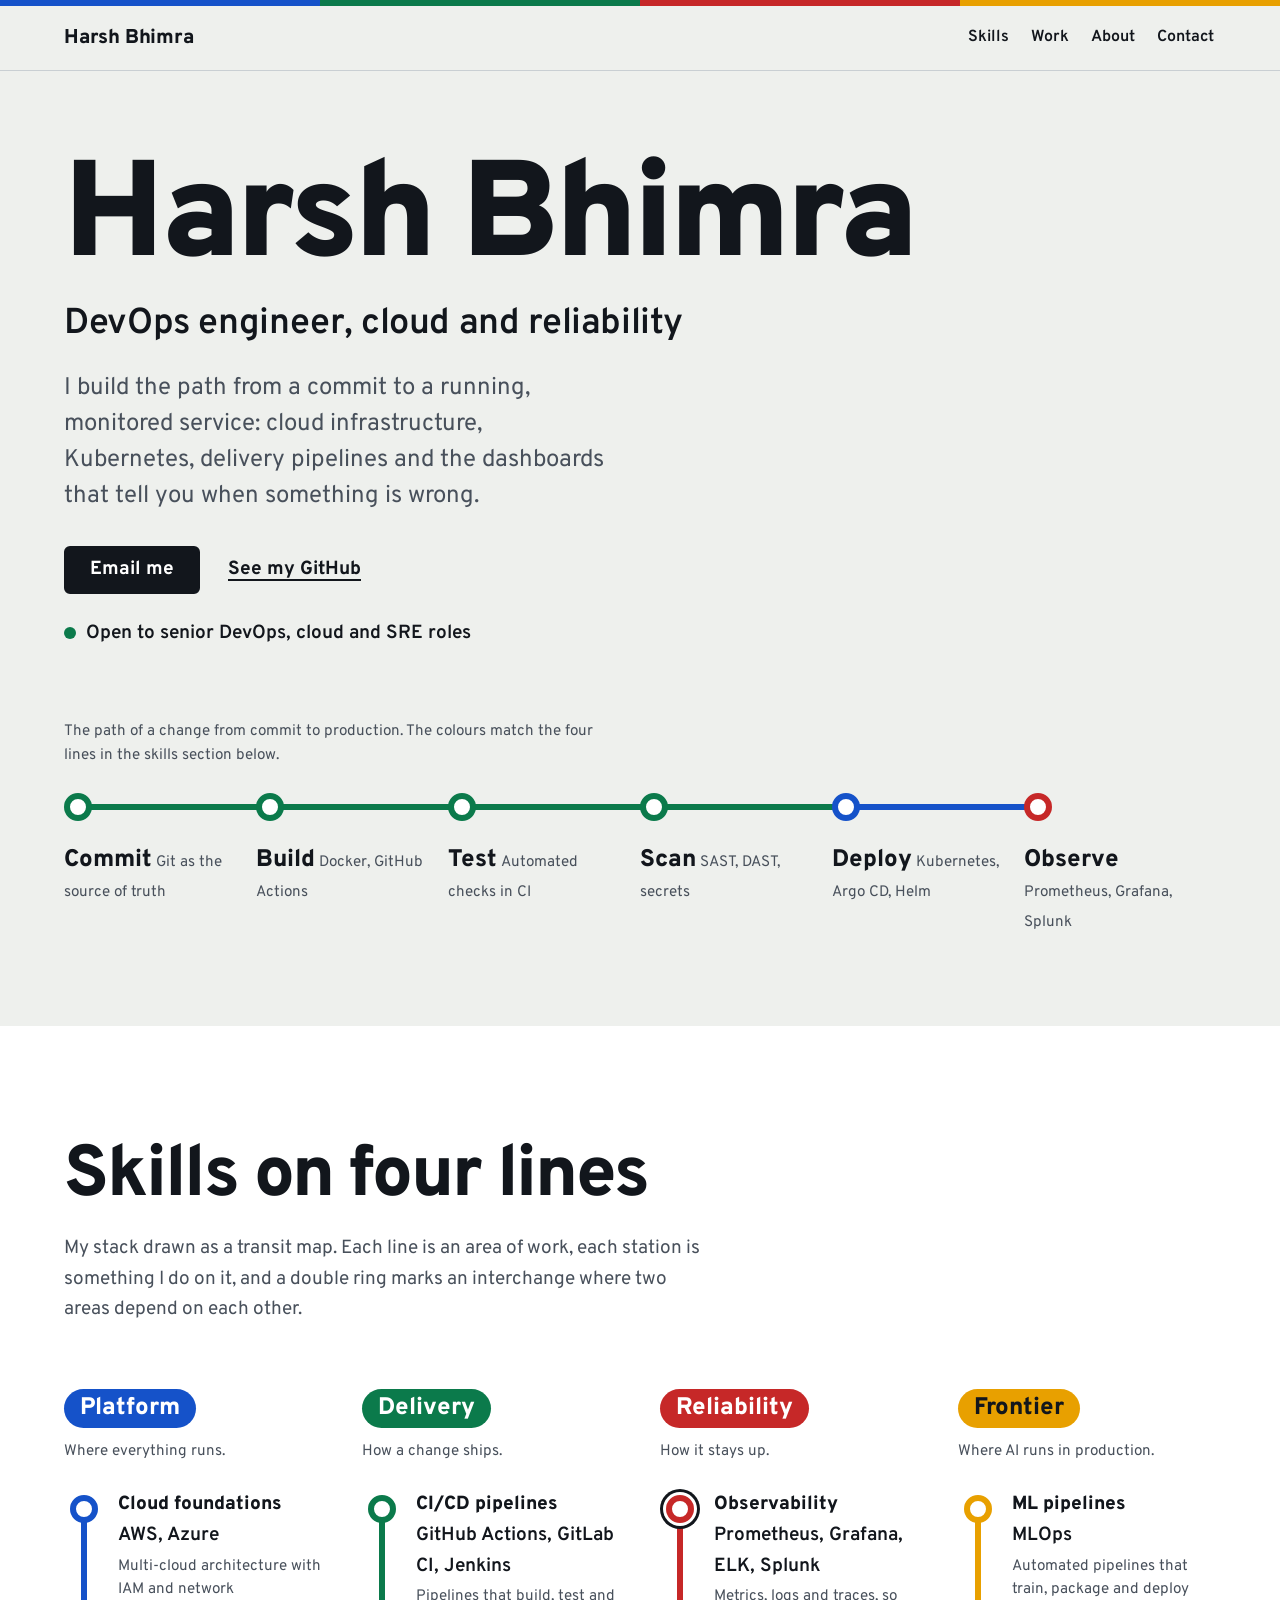
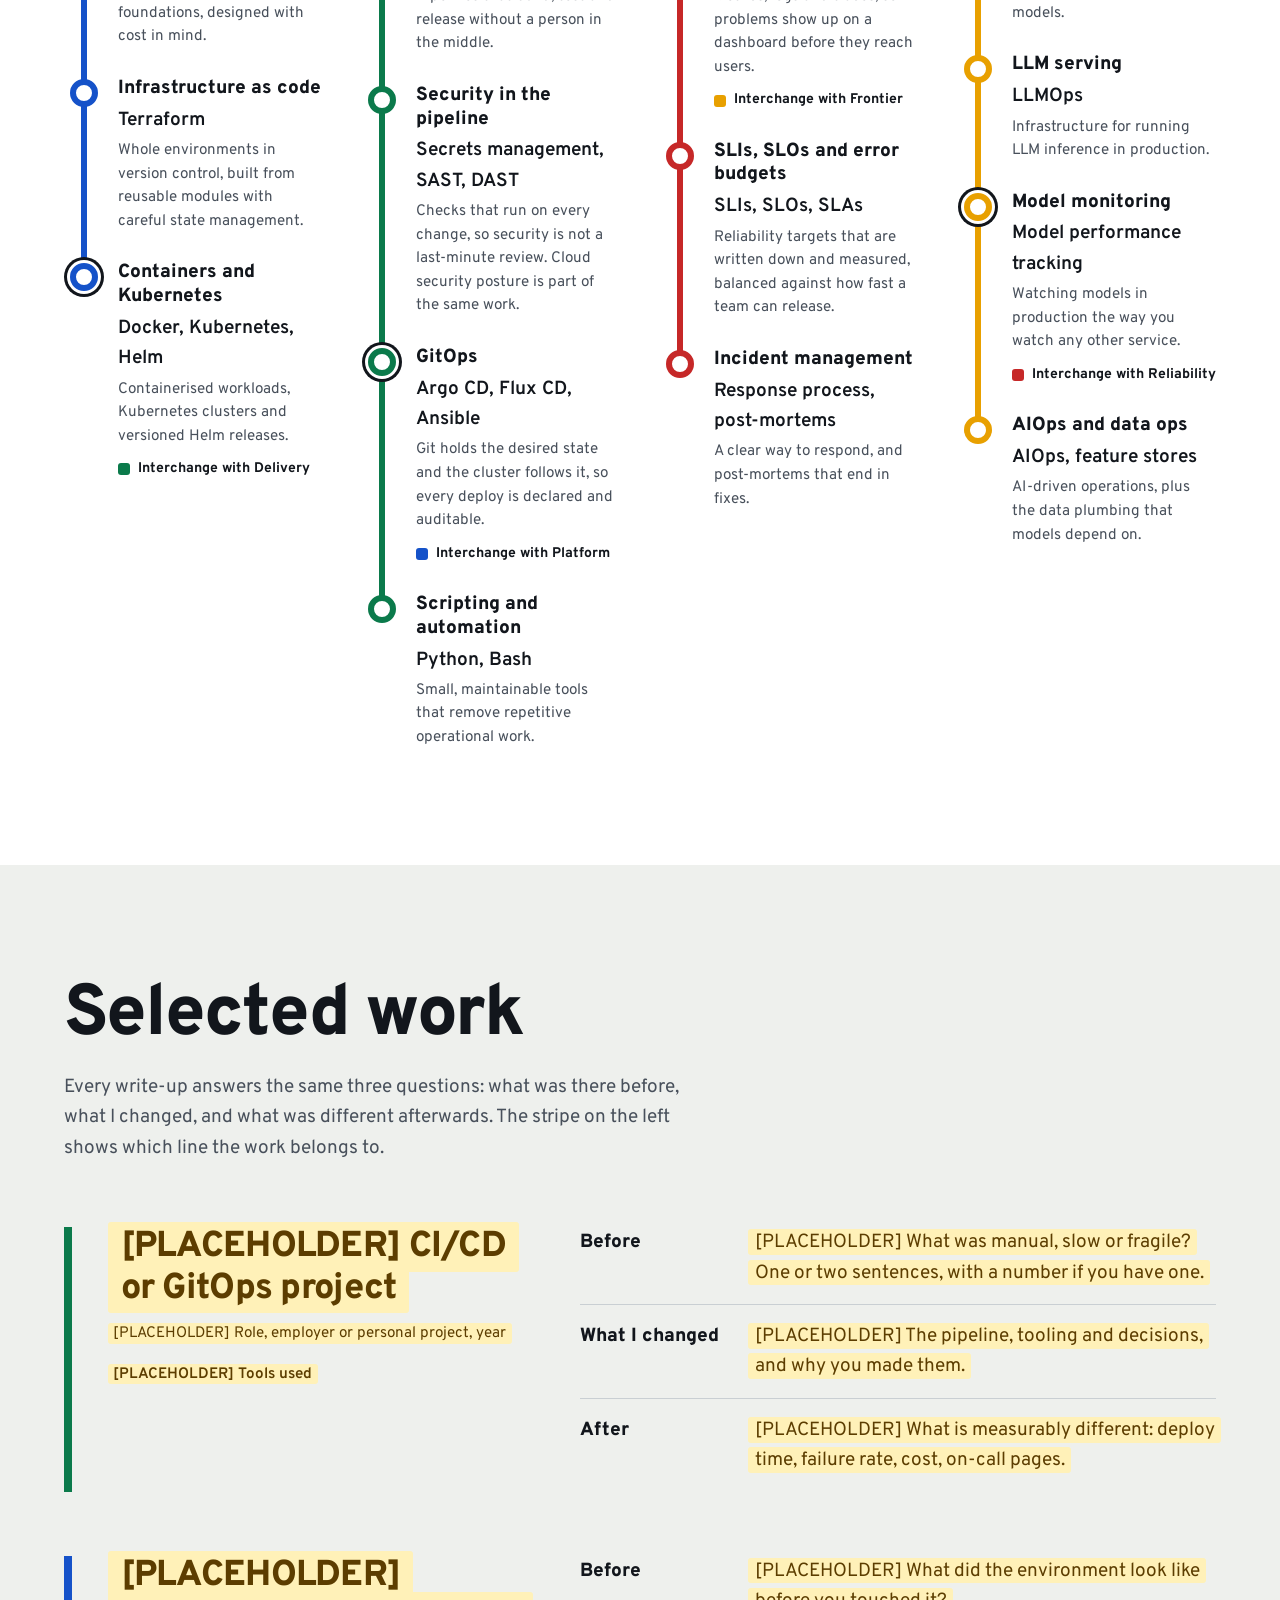
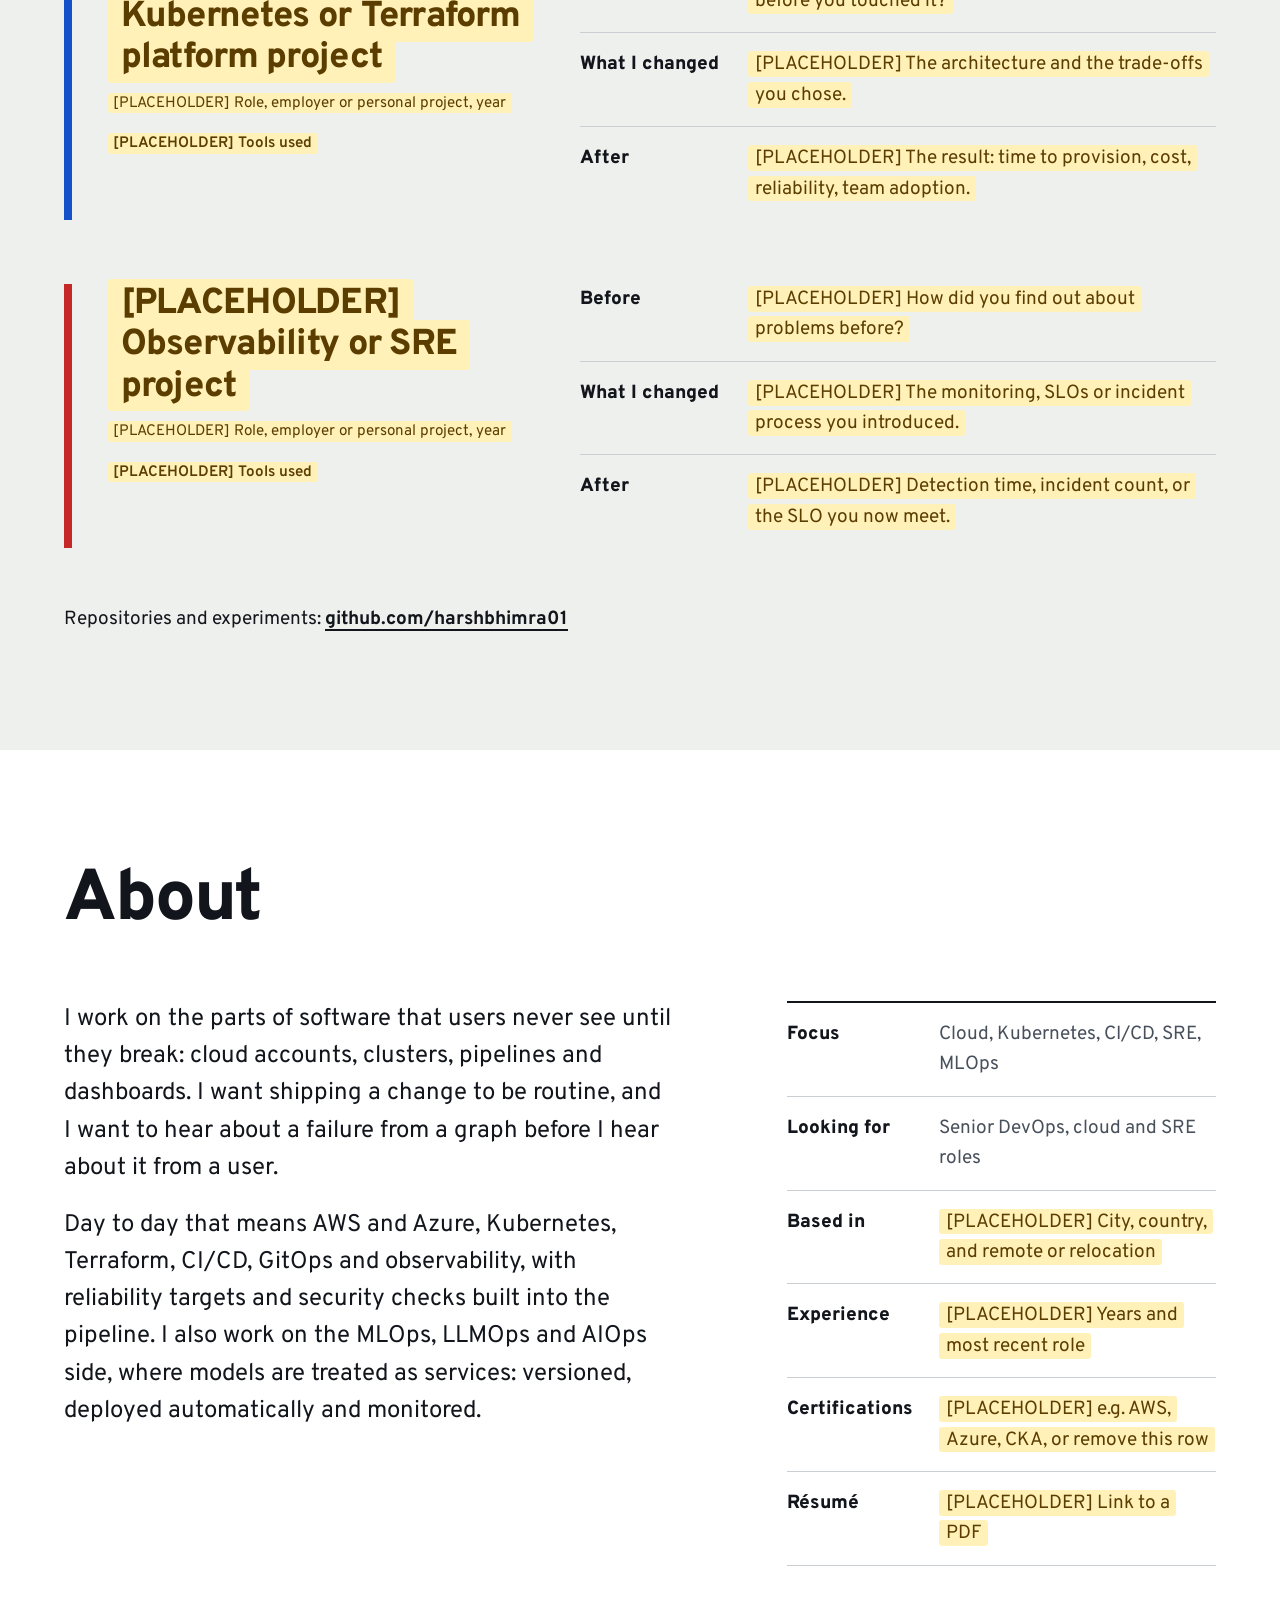
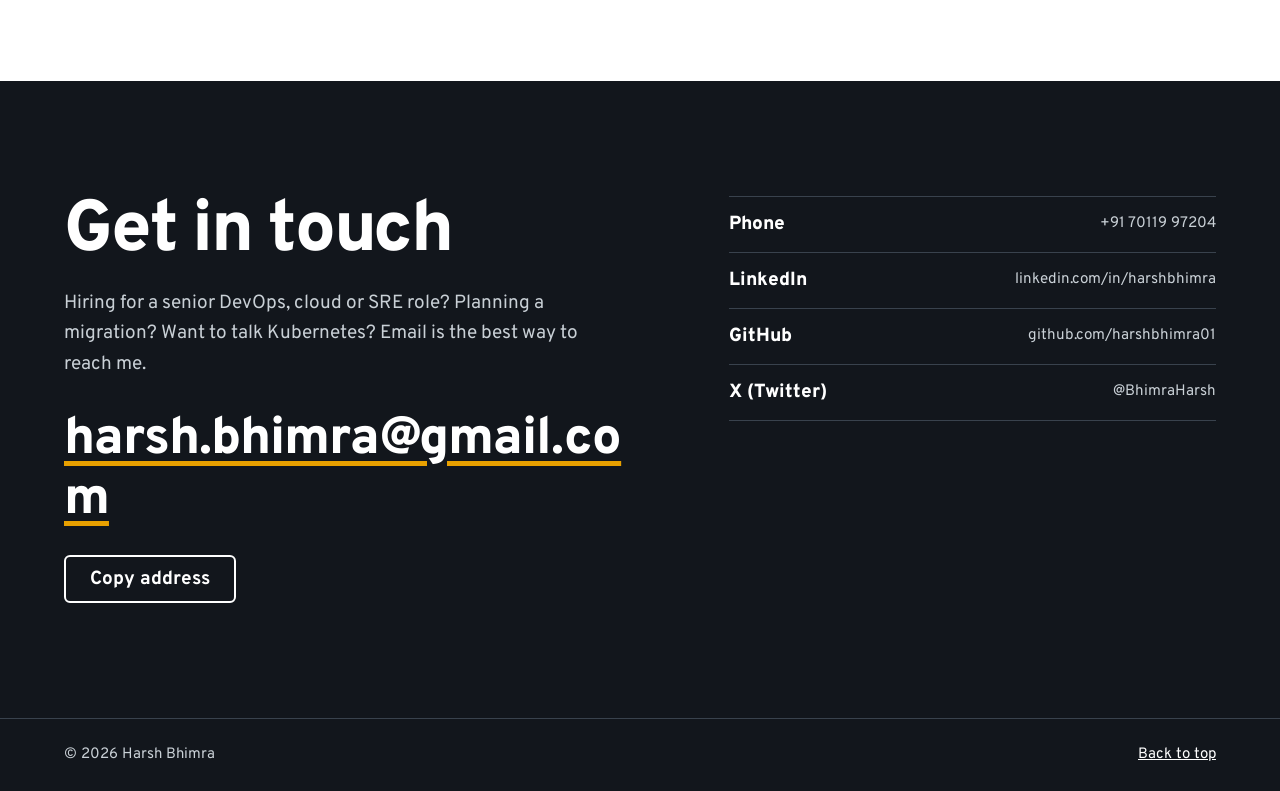
==== index.html @ c3c2c1df "Update index.html" ====
<!DOCTYPE html>
<!--
  Harsh Bhimra — portfolio (single file, no build step, no framework)

  BEFORE YOU LAUNCH
  1. Search this file for "[PLACEHOLDER]" and "YOUR-DOMAIN.com" and replace every one.
  2. Placeholders show in yellow while <html data-draft> is present. Delete that
     attribute once everything is filled in.
  3. Host this file as index.html. Add robots.txt and sitemap.xml next to it,
     plus og.png (1200x630) for link previews. Snippets are in the reply.

  SECTIONS
  hero  -> #top       skills -> #skills     work -> #work
  about -> #about     contact -> #contact
-->
<html lang="en" data-draft>
<head>
<meta charset="utf-8">
<meta name="viewport" content="width=device-width, initial-scale=1">

<title>Harsh Bhimra | DevOps engineer</title>
<meta name="description" content="Harsh Bhimra, DevOps engineer. Cloud infrastructure, Kubernetes, CI/CD, GitOps, observability and SRE, with MLOps and LLMOps on top. Open to senior roles.">
<meta name="author" content="Harsh Bhimra">
<meta name="theme-color" content="#EEF0ED">
<link rel="canonical" href="https://YOUR-DOMAIN.com/"><!-- [PLACEHOLDER] final URL -->

<meta property="og:type" content="website">
<meta property="og:site_name" content="Harsh Bhimra">
<meta property="og:title" content="Harsh Bhimra | DevOps engineer">
<meta property="og:description" content="Cloud infrastructure, Kubernetes, CI/CD, GitOps, observability and SRE. Open to senior DevOps, cloud and SRE roles.">
<meta property="og:url" content="https://YOUR-DOMAIN.com/"><!-- [PLACEHOLDER] -->
<meta property="og:image" content="https://YOUR-DOMAIN.com/og.png"><!-- [PLACEHOLDER] 1200x630 image -->
<meta property="og:image:alt" content="Harsh Bhimra, DevOps engineer">
<meta name="twitter:card" content="summary_large_image">
<meta name="twitter:creator" content="@BhimraHarsh">
<meta name="twitter:title" content="Harsh Bhimra | DevOps engineer">
<meta name="twitter:description" content="Cloud infrastructure, Kubernetes, CI/CD, GitOps, observability and SRE.">
<meta name="twitter:image" content="https://YOUR-DOMAIN.com/og.png"><!-- [PLACEHOLDER] -->

<link rel="icon" href="data:image/svg+xml,%3Csvg xmlns='http://www.w3.org/2000/svg' viewBox='0 0 32 32'%3E%3Crect width='32' height='32' rx='7' fill='%2312161C'/%3E%3Cpath d='M4 16h24' stroke='%231552C9' stroke-width='5' stroke-linecap='round'/%3E%3Ccircle cx='16' cy='16' r='6' fill='%23fff'/%3E%3C/svg%3E">

<link rel="preconnect" href="https://fonts.googleapis.com">
<link rel="preconnect" href="https://fonts.gstatic.com" crossorigin>
<link rel="stylesheet" href="https://fonts.googleapis.com/css2?family=Overpass:wght@400;600;700;800;900&amp;display=swap">

<script type="application/ld+json">
{
  "@context": "https://schema.org",
  "@graph": [
    {
      "@type": "WebSite",
      "@id": "https://YOUR-DOMAIN.com/#website",
      "url": "https://YOUR-DOMAIN.com/",
      "name": "Harsh Bhimra",
      "inLanguage": "en"
    },
    {
      "@type": "Person",
      "@id": "https://YOUR-DOMAIN.com/#person",
      "name": "Harsh Bhimra",
      "jobTitle": "DevOps Engineer",
      "url": "https://YOUR-DOMAIN.com/",
      "email": "mailto:harsh.bhimra@gmail.com",
      "sameAs": [
        "https://github.com/harshbhimra01",
        "https://linkedin.com/in/harshbhimra",
        "https://twitter.com/BhimraHarsh"
      ],
      "knowsAbout": ["DevOps", "Cloud engineering", "Kubernetes", "Terraform", "CI/CD", "GitOps", "Observability", "Site reliability engineering", "DevSecOps", "MLOps", "LLMOps"]
    }
  ]
}
</script>

<style>
/* ==========================================================================
   TOKENS
   Colour is a wayfinding system: each of the four lines owns one colour and
   that colour is used for the same area of work everywhere on the page.
   ========================================================================== */
:root {
  color-scheme: light;

  /* surfaces and text */
  --ground: #EEF0ED;
  --paper:  #FFFFFF;
  --ink:    #12161C;
  --ink-2:  #48505B;   /* 7.3:1 on ground, 8.4:1 on white */
  --rule:   #C9CFD3;
  --unlit:  #B4BCC3;
  --night-2: #C9D0D6;  /* secondary text on ink */
  --night-rule: #39424D;

  /* lines */
  --blue:  #1552C9;    /* Platform */
  --green: #0B7A4B;    /* Delivery */
  --red:   #C62828;    /* Reliability */
  --amber: #E8A000;    /* Frontier */

  /* draft placeholders */
  --ph-bg:  #FFF1B8;
  --ph-ink: #5C3D00;

  /* type: one family, Overpass (open-source highway-signage face) */
  --font: "Overpass", "Segoe UI", Roboto, "Helvetica Neue", Arial, sans-serif;
  --step--1: clamp(.875rem, .84rem + .15vw, .95rem);
  --step-0:  clamp(1.0625rem, 1rem + .3vw, 1.1875rem);
  --step-1:  clamp(1.25rem, 1.12rem + .6vw, 1.5rem);
  --step-2:  clamp(1.5rem, 1.2rem + 1.4vw, 2.25rem);
  --step-3:  clamp(2.5rem, 1.5rem + 4vw, 4.5rem);
  --step-4:  clamp(3.5rem, 12.5vw, 8.5rem);

  /* layout */
  --gutter: clamp(1rem, 5vw, 4rem);
  --max: 80rem;
}

/* ==========================================================================
   BASE
   ========================================================================== */
*, *::before, *::after { box-sizing: border-box; }
html { -webkit-text-size-adjust: 100%; text-size-adjust: 100%; }
@media (prefers-reduced-motion: no-preference) { html { scroll-behavior: smooth; } }

body {
  margin: 0;
  background: var(--ground);
  color: var(--ink);
  font-family: var(--font);
  font-size: var(--step-0);
  line-height: 1.6;
  -webkit-font-smoothing: antialiased;
}
h1, h2, h3, h4, p, ul, ol, dl, dd { margin: 0; }
ul, ol { padding: 0; list-style: none; }
a { color: inherit; }
[hidden] { display: none !important; }

:focus-visible { outline: 3px solid var(--blue); outline-offset: 3px; border-radius: 2px; }
.on-dark :focus-visible { outline-color: var(--amber); }

.wrap { width: 100%; max-width: var(--max); margin-inline: auto; padding-inline: var(--gutter); }
.vh {
  position: absolute !important; width: 1px; height: 1px; overflow: hidden;
  clip: rect(0 0 0 0); clip-path: inset(50%); white-space: nowrap;
}
.skip {
  position: absolute; left: 1rem; top: -5rem; z-index: 100;
  background: var(--ink); color: #fff; padding: .75rem 1rem; border-radius: 6px; font-weight: 700;
}
.skip:focus { top: .75rem; }

/* line colour utilities: set --c, children read it */
.c-blue  { --c: var(--blue); }
.c-green { --c: var(--green); }
.c-red   { --c: var(--red); }
.c-amber { --c: var(--amber); }

/* ==========================================================================
   HEADER
   ========================================================================== */
.site-header { background: var(--ground); border-bottom: 1px solid var(--rule); }
.key {
  height: 6px;
  background: linear-gradient(90deg,
    var(--blue) 0 25%, var(--green) 25% 50%, var(--red) 50% 75%, var(--amber) 75% 100%);
}
.site-header__row {
  display: flex; flex-wrap: wrap; align-items: center; justify-content: space-between;
  gap: 0 1rem; padding-block: .5rem;
}
.wordmark { font-weight: 800; font-size: 1.25rem; letter-spacing: -.01em; text-decoration: none; padding-block: .5rem; }
.nav { display: flex; gap: .125rem; margin-inline: -.5rem; }
.nav a {
  display: inline-flex; align-items: center; min-height: 44px; padding: 0 .625rem;
  font-weight: 600; font-size: 1rem; text-decoration: none; border-radius: 6px;
}
.nav a:hover { text-decoration: underline; text-decoration-thickness: 2px; text-underline-offset: .3em; }
@media (min-width: 760px) {
  .site-header { position: sticky; top: 0; z-index: 50; }
}

/* ==========================================================================
   BUTTONS AND LINKS
   ========================================================================== */
.btn {
  display: inline-flex; align-items: center; justify-content: center;
  min-height: 48px; padding: 0 1.5rem; border-radius: 6px;
  border: 2px solid var(--ink); background: transparent; color: var(--ink);
  font: inherit; font-weight: 700; text-decoration: none; cursor: pointer;
}
.btn--solid { background: var(--ink); color: #fff; }
.btn--solid:hover { background: var(--blue); border-color: var(--blue); }
.btn--night { border-color: #fff; color: #fff; }
.btn--night:hover { background: #fff; color: var(--ink); }
.textlink { font-weight: 700; text-decoration-thickness: 2px; text-underline-offset: .25em; }
.textlink:hover { color: var(--blue); }

/* ==========================================================================
   STATIONS  (shared by the hero route and the skill lines)
   Vertical by default. --c is the line colour, inherited from the parent.
   ========================================================================== */
.stn { position: relative; padding: 0 0 1.75rem 3rem; }
.stn:last-child { padding-bottom: 0; }
/* the track from this station down to the next */
.stn::before {
  content: ""; position: absolute; left: .6875rem; top: 1rem;
  width: .375rem; height: 100%; background: var(--c); border-radius: 99px;
}
.stn:last-child::before { display: none; }
/* the station marker */
.stn::after {
  content: ""; position: absolute; left: 0; top: .125rem;
  width: 1.75rem; height: 1.75rem; border-radius: 50%;
  background: var(--paper); border: .375rem solid var(--c);
}
/* interchange: a second ring in ink */
.stn--x::after { box-shadow: 0 0 0 .1875rem var(--paper), 0 0 0 .375rem var(--ink); }

.stn__name { font-weight: 800; font-size: 1.1875rem; line-height: 1.25; }
.stn__tools { margin-top: .25rem; font-weight: 600; }
.stn__desc { margin-top: .25rem; color: var(--ink-2); font-size: var(--step--1); line-height: 1.55; }
.xchg { margin-top: .625rem; display: flex; align-items: center; gap: .5rem; font-size: .875rem; font-weight: 700; }
.xchg i { width: .75rem; height: .75rem; border-radius: 3px; background: var(--o); flex: none; }

/* ==========================================================================
   HERO
   ========================================================================== */
.hero { padding-block: clamp(2.5rem, 7vw, 5.5rem) clamp(3.5rem, 7vw, 6rem); }
.hero__name {
  font-weight: 900; font-size: var(--step-4);
  line-height: .92; letter-spacing: -.035em;
}
.hero__name span { display: block; }
@media (min-width: 640px) { .hero__name span { display: inline; } }
.hero__role {
  margin-top: 1.25rem; font-weight: 600; font-size: var(--step-2);
  line-height: 1.15; letter-spacing: -.01em;
}
.hero__lede { margin-top: 1.5rem; max-width: 34rem; font-size: var(--step-1); line-height: 1.5; color: var(--ink-2); }
.hero__actions { margin-top: 2rem; display: flex; flex-wrap: wrap; align-items: center; gap: 1rem 1.75rem; }
.hero__status { margin-top: 1.5rem; display: flex; align-items: center; gap: .625rem; font-weight: 600; }
.pulse { width: .75rem; height: .75rem; border-radius: 50%; background: var(--green); flex: none; }

.route__cap { margin-top: clamp(2.5rem, 6vw, 4.5rem); max-width: 34rem; color: var(--ink-2); font-size: var(--step--1); }
.route { margin-top: 1.5rem; display: grid; }
.route .stn__name { font-size: var(--step-1); }
.route .stn__tools { font-weight: 400; color: var(--ink-2); font-size: var(--step--1); }

@media (min-width: 760px) {
  .route { grid-template-columns: repeat(6, minmax(0, 1fr)); }
  .route .stn, .route .stn:last-child { padding: 3.25rem 1rem 0 0; }
  .route .stn::before { left: .875rem; top: .6875rem; width: 100%; height: .375rem; }
  .route .stn::after { top: 0; }
}

/* The one orchestrated moment: the route draws itself once, station by station.
   Without motion (or reduced motion) the finished state is shown immediately. */
@media (prefers-reduced-motion: no-preference) {
  .route .stn::before {
    transform-origin: top; animation: draw-y .5s linear both;
    animation-delay: calc(var(--i) * .5s + .5s);
  }
  .route .stn::after {
    animation: light .3s ease-out both;
    animation-delay: calc(var(--i) * .5s + .5s);
  }
  .pulse { animation: pulse 2s ease-out 2 1.4s; }
}
@media (min-width: 760px) and (prefers-reduced-motion: no-preference) {
  .route .stn::before { transform-origin: left center; animation-name: draw-x; }
}
@keyframes draw-y { from { transform: scaleY(0); } }
@keyframes draw-x { from { transform: scaleX(0); } }
@keyframes light {
  from { border-color: var(--unlit); background: var(--ground); }
  to   { border-color: var(--c);     background: var(--paper); }
}
@keyframes pulse {
  0%   { box-shadow: 0 0 0 0 rgba(11, 122, 75, .45); }
  100% { box-shadow: 0 0 0 .75rem rgba(11, 122, 75, 0); }
}

/* ==========================================================================
   SECTIONS
   ========================================================================== */
.section { padding-block: clamp(4rem, 9vw, 7.5rem); scroll-margin-top: 4rem; }
.section--paper { background: var(--paper); }
.section__head { max-width: 46rem; margin-bottom: clamp(2.5rem, 5vw, 4rem); }
.section__title { font-weight: 800; font-size: var(--step-3); line-height: 1; letter-spacing: -.03em; }
.section__intro { margin-top: 1.25rem; max-width: 40rem; color: var(--ink-2); }

/* ---- skills ---- */
.lines { display: grid; grid-template-columns: minmax(0, 1fr); gap: 3.5rem 2.5rem; }
@media (min-width: 720px)  { .lines { grid-template-columns: repeat(2, minmax(0, 1fr)); } }
@media (min-width: 1120px) { .lines { grid-template-columns: repeat(4, minmax(0, 1fr)); } }
.line__badge {
  display: inline-block; padding: .3rem 1rem; border-radius: 99px;
  background: var(--c); color: #fff; font-weight: 800; font-size: var(--step-1); line-height: 1.25;
}
.c-amber .line__badge { color: var(--ink); }
.line__blurb { margin-top: .75rem; color: var(--ink-2); font-size: var(--step--1); }
.stns { margin-top: 1.75rem; margin-left: .375rem; }

/* ---- work ---- */
.cases { display: grid; gap: clamp(2.5rem, 5vw, 4rem); }
.case {
  display: grid; gap: 1.5rem 3rem;
  padding-left: clamp(1.25rem, 3vw, 2.25rem); border-left: .5rem solid var(--c);
}
@media (min-width: 960px) { .case { grid-template-columns: minmax(0, 2fr) minmax(0, 3fr); } }
.case__title { font-weight: 800; font-size: var(--step-2); line-height: 1.15; letter-spacing: -.02em; }
.case__meta { margin-top: .75rem; color: var(--ink-2); font-size: var(--step--1); }
.case__tools { margin-top: 1rem; font-weight: 600; font-size: var(--step--1); }
.ba { display: grid; }
.ba > div { display: grid; gap: .25rem 1.5rem; padding: 1rem 0; border-top: 1px solid var(--rule); }
.ba > div:first-child { border-top: 0; padding-top: 0; }
@media (min-width: 560px) { .ba > div { grid-template-columns: 9rem minmax(0, 1fr); } }
.ba dt { font-weight: 800; }
.ba dd { color: var(--ink-2); max-width: 40rem; }
.work__more { margin-top: clamp(2.5rem, 5vw, 3.5rem); }

/* draft placeholders: visible until <html data-draft> is removed */
.ph {
  background: var(--ph-bg); color: var(--ph-ink); padding: .05em .35em; border-radius: 3px;
  -webkit-box-decoration-break: clone; box-decoration-break: clone;
}

/* ---- about ---- */
.about__grid { display: grid; gap: 3rem; }
@media (min-width: 900px) { .about__grid { grid-template-columns: minmax(0, 3fr) minmax(0, 2fr); gap: 5rem; } }
.prose p { max-width: 38rem; font-size: var(--step-1); line-height: 1.55; }
.prose p + p { margin-top: 1.25rem; }
.facts { border-top: 2px solid var(--ink); align-self: start; }
.facts > div { display: grid; gap: .125rem 1rem; padding: 1rem 0; border-bottom: 1px solid var(--rule); }
@media (min-width: 420px) { .facts > div { grid-template-columns: 8.5rem minmax(0, 1fr); } }
.facts dt { font-weight: 800; }
.facts dd { color: var(--ink-2); }

/* ---- contact (the terminus) ---- */
.contact { background: var(--ink); color: var(--paper); }
.contact .section__title { color: #fff; }
.contact__grid { display: grid; gap: 3rem; }
@media (min-width: 900px) { .contact__grid { grid-template-columns: minmax(0, 1.2fr) minmax(0, 1fr); gap: 5rem; align-items: start; } }
.contact__lede { margin-top: 1.25rem; max-width: 34rem; color: var(--night-2); }
.contact__mail {
  display: inline-block; margin-top: 2rem; color: #fff;
  font-weight: 800; font-size: clamp(1.3rem, 5.4vw, 3.25rem); letter-spacing: -.02em; line-height: 1.15;
  text-decoration-color: var(--amber); text-decoration-thickness: .1em; text-underline-offset: .15em;
  overflow-wrap: anywhere;
}
.contact__mail:hover { color: var(--amber); }
.contact__copy { margin-top: 1.5rem; }
.links { border-top: 1px solid var(--night-rule); }
.links a {
  display: flex; align-items: center; justify-content: space-between; gap: 1.5rem;
  min-height: 56px; padding: .75rem 0; border-bottom: 1px solid var(--night-rule);
  color: #fff; text-decoration: none;
}
.links__label { font-weight: 800; }
.links__value { color: var(--night-2); text-align: right; overflow-wrap: anywhere; font-size: var(--step--1); }
.links a:hover .links__value { color: #fff; text-decoration: underline; text-underline-offset: .25em; }

/* ---- footer ---- */
.site-footer { background: var(--ink); color: var(--night-2); border-top: 1px solid var(--night-rule); padding-block: 1.5rem; font-size: .9375rem; }
.site-footer__row { display: flex; flex-wrap: wrap; justify-content: space-between; gap: .5rem 1.5rem; }
.site-footer a { color: #fff; }

@media print {
  .site-header, .contact__copy, .site-footer { display: none; }
  .contact { background: none; color: #000; }
  .contact .section__title, .contact__mail, .links a { color: #000; }
}
</style>
</head>

<body id="top">
<a class="skip" href="#main">Skip to content</a>

<header class="site-header">
  <div class="key" aria-hidden="true"></div>
  <div class="wrap site-header__row">
    <a class="wordmark" href="#top" aria-label="Harsh Bhimra, back to top">Harsh Bhimra</a>
    <nav class="nav" aria-label="Primary">
      <a href="#skills">Skills</a>
      <a href="#work">Work</a>
      <a href="#about">About</a>
      <a href="#contact">Contact</a>
    </nav>
  </div>
</header>

<main id="main" tabindex="-1">

  <!-- ===================== HERO ===================== -->
  <section class="hero" aria-labelledby="hero-title">
    <div class="wrap">
      <h1 class="hero__name" id="hero-title"><span>Harsh</span> <span>Bhimra</span></h1>
      <p class="hero__role">DevOps engineer, cloud and reliability</p>
      <p class="hero__lede">I build the path from a commit to a running, monitored service: cloud infrastructure, Kubernetes, delivery pipelines and the dashboards that tell you when something is wrong.</p>

      <div class="hero__actions">
        <a class="btn btn--solid" href="mailto:harsh.bhimra@gmail.com">Email me</a>
        <a class="textlink" href="https://github.com/harshbhimra01" rel="me noopener">See my GitHub</a>
      </div>
      <p class="hero__status"><span class="pulse" aria-hidden="true"></span>Open to senior DevOps, cloud and SRE roles</p>

      <p class="route__cap" id="route-cap">The path of a change from commit to production. The colours match the four lines in the skills section below.</p>
      <ol class="route" aria-labelledby="route-cap">
        <li class="stn c-green" style="--i:0">
          <span class="stn__name">Commit</span>
          <span class="stn__tools">Git as the source of truth</span>
        </li>
        <li class="stn c-green" style="--i:1">
          <span class="stn__name">Build</span>
          <span class="stn__tools">Docker, GitHub Actions</span>
        </li>
        <li class="stn c-green" style="--i:2">
          <span class="stn__name">Test</span>
          <span class="stn__tools">Automated checks in CI</span>
        </li>
        <li class="stn c-green" style="--i:3">
          <span class="stn__name">Scan</span>
          <span class="stn__tools">SAST, DAST, secrets</span>
        </li>
        <li class="stn c-blue" style="--i:4">
          <span class="stn__name">Deploy</span>
          <span class="stn__tools">Kubernetes, Argo CD, Helm</span>
        </li>
        <li class="stn c-red" style="--i:5">
          <span class="stn__name">Observe</span>
          <span class="stn__tools">Prometheus, Grafana, Splunk</span>
        </li>
      </ol>
    </div>
  </section>

  <!-- ===================== SKILLS ===================== -->
  <section class="section section--paper" id="skills" aria-labelledby="skills-title">
    <div class="wrap">
      <div class="section__head">
        <h2 class="section__title" id="skills-title">Skills on four lines</h2>
        <p class="section__intro">My stack drawn as a transit map. Each line is an area of work, each station is something I do on it, and a double ring marks an interchange where two areas depend on each other.</p>
      </div>

      <div class="lines">

        <!-- Platform -->
        <section class="line c-blue" aria-labelledby="line-platform">
          <h3 class="line__badge" id="line-platform">Platform</h3>
          <p class="line__blurb">Where everything runs.</p>
          <ul class="stns">
            <li class="stn">
              <h4 class="stn__name">Cloud foundations</h4>
              <p class="stn__tools">AWS, Azure</p>
              <p class="stn__desc">Multi-cloud architecture with IAM and network foundations, designed with cost in mind.</p>
            </li>
            <li class="stn">
              <h4 class="stn__name">Infrastructure as code</h4>
              <p class="stn__tools">Terraform</p>
              <p class="stn__desc">Whole environments in version control, built from reusable modules with careful state management.</p>
            </li>
            <li class="stn stn--x">
              <h4 class="stn__name">Containers and Kubernetes</h4>
              <p class="stn__tools">Docker, Kubernetes, Helm</p>
              <p class="stn__desc">Containerised workloads, Kubernetes clusters and versioned Helm releases.</p>
              <p class="xchg"><i style="--o:var(--green)" aria-hidden="true"></i>Interchange with Delivery</p>
            </li>
          </ul>
        </section>

        <!-- Delivery -->
        <section class="line c-green" aria-labelledby="line-delivery">
          <h3 class="line__badge" id="line-delivery">Delivery</h3>
          <p class="line__blurb">How a change ships.</p>
          <ul class="stns">
            <li class="stn">
              <h4 class="stn__name">CI/CD pipelines</h4>
              <p class="stn__tools">GitHub Actions, GitLab CI, Jenkins</p>
              <p class="stn__desc">Pipelines that build, test and release without a person in the middle.</p>
            </li>
            <li class="stn">
              <h4 class="stn__name">Security in the pipeline</h4>
              <p class="stn__tools">Secrets management, SAST, DAST</p>
              <p class="stn__desc">Checks that run on every change, so security is not a last-minute review. Cloud security posture is part of the same work.</p>
            </li>
            <li class="stn stn--x">
              <h4 class="stn__name">GitOps</h4>
              <p class="stn__tools">Argo CD, Flux CD, Ansible</p>
              <p class="stn__desc">Git holds the desired state and the cluster follows it, so every deploy is declared and auditable.</p>
              <p class="xchg"><i style="--o:var(--blue)" aria-hidden="true"></i>Interchange with Platform</p>
            </li>
            <li class="stn">
              <h4 class="stn__name">Scripting and automation</h4>
              <p class="stn__tools">Python, Bash</p>
              <p class="stn__desc">Small, maintainable tools that remove repetitive operational work.</p>
            </li>
          </ul>
        </section>

        <!-- Reliability -->
        <section class="line c-red" aria-labelledby="line-reliability">
          <h3 class="line__badge" id="line-reliability">Reliability</h3>
          <p class="line__blurb">How it stays up.</p>
          <ul class="stns">
            <li class="stn stn--x">
              <h4 class="stn__name">Observability</h4>
              <p class="stn__tools">Prometheus, Grafana, ELK, Splunk</p>
              <p class="stn__desc">Metrics, logs and traces, so problems show up on a dashboard before they reach users.</p>
              <p class="xchg"><i style="--o:var(--amber)" aria-hidden="true"></i>Interchange with Frontier</p>
            </li>
            <li class="stn">
              <h4 class="stn__name">SLIs, SLOs and error budgets</h4>
              <p class="stn__tools">SLIs, SLOs, SLAs</p>
              <p class="stn__desc">Reliability targets that are written down and measured, balanced against how fast a team can release.</p>
            </li>
            <li class="stn">
              <h4 class="stn__name">Incident management</h4>
              <p class="stn__tools">Response process, post-mortems</p>
              <p class="stn__desc">A clear way to respond, and post-mortems that end in fixes.</p>
            </li>
          </ul>
        </section>

        <!-- Frontier -->
        <section class="line c-amber" aria-labelledby="line-frontier">
          <h3 class="line__badge" id="line-frontier">Frontier</h3>
          <p class="line__blurb">Where AI runs in production.</p>
          <ul class="stns">
            <li class="stn">
              <h4 class="stn__name">ML pipelines</h4>
              <p class="stn__tools">MLOps</p>
              <p class="stn__desc">Automated pipelines that train, package and deploy models.</p>
            </li>
            <li class="stn">
              <h4 class="stn__name">LLM serving</h4>
              <p class="stn__tools">LLMOps</p>
              <p class="stn__desc">Infrastructure for running LLM inference in production.</p>
            </li>
            <li class="stn stn--x">
              <h4 class="stn__name">Model monitoring</h4>
              <p class="stn__tools">Model performance tracking</p>
              <p class="stn__desc">Watching models in production the way you watch any other service.</p>
              <p class="xchg"><i style="--o:var(--red)" aria-hidden="true"></i>Interchange with Reliability</p>
            </li>
            <li class="stn">
              <h4 class="stn__name">AIOps and data ops</h4>
              <p class="stn__tools">AIOps, feature stores</p>
              <p class="stn__desc">AI-driven operations, plus the data plumbing that models depend on.</p>
            </li>
          </ul>
        </section>

      </div>
    </div>
  </section>

  <!-- ===================== WORK ===================== -->
  <section class="section" id="work" aria-labelledby="work-title">
    <div class="wrap">
      <div class="section__head">
        <h2 class="section__title" id="work-title">Selected work</h2>
        <p class="section__intro">Every write-up answers the same three questions: what was there before, what I changed, and what was different afterwards. The stripe on the left shows which line the work belongs to.</p>
      </div>

      <div class="cases">

        <article class="case c-green" aria-labelledby="case-1">
          <header>
            <h3 class="case__title" id="case-1"><span class="ph">[PLACEHOLDER] CI/CD or GitOps project</span></h3>
            <p class="case__meta"><span class="ph">[PLACEHOLDER] Role, employer or personal project, year</span></p>
            <p class="case__tools"><span class="ph">[PLACEHOLDER] Tools used</span></p>
          </header>
          <dl class="ba">
            <div><dt>Before</dt><dd><span class="ph">[PLACEHOLDER] What was manual, slow or fragile? One or two sentences, with a number if you have one.</span></dd></div>
            <div><dt>What I changed</dt><dd><span class="ph">[PLACEHOLDER] The pipeline, tooling and decisions, and why you made them.</span></dd></div>
            <div><dt>After</dt><dd><span class="ph">[PLACEHOLDER] What is measurably different: deploy time, failure rate, cost, on-call pages.</span></dd></div>
          </dl>
        </article>

        <article class="case c-blue" aria-labelledby="case-2">
          <header>
            <h3 class="case__title" id="case-2"><span class="ph">[PLACEHOLDER] Kubernetes or Terraform platform project</span></h3>
            <p class="case__meta"><span class="ph">[PLACEHOLDER] Role, employer or personal project, year</span></p>
            <p class="case__tools"><span class="ph">[PLACEHOLDER] Tools used</span></p>
          </header>
          <dl class="ba">
            <div><dt>Before</dt><dd><span class="ph">[PLACEHOLDER] What did the environment look like before you touched it?</span></dd></div>
            <div><dt>What I changed</dt><dd><span class="ph">[PLACEHOLDER] The architecture and the trade-offs you chose.</span></dd></div>
            <div><dt>After</dt><dd><span class="ph">[PLACEHOLDER] The result: time to provision, cost, reliability, team adoption.</span></dd></div>
          </dl>
        </article>

        <article class="case c-red" aria-labelledby="case-3">
          <header>
            <h3 class="case__title" id="case-3"><span class="ph">[PLACEHOLDER] Observability or SRE project</span></h3>
            <p class="case__meta"><span class="ph">[PLACEHOLDER] Role, employer or personal project, year</span></p>
            <p class="case__tools"><span class="ph">[PLACEHOLDER] Tools used</span></p>
          </header>
          <dl class="ba">
            <div><dt>Before</dt><dd><span class="ph">[PLACEHOLDER] How did you find out about problems before?</span></dd></div>
            <div><dt>What I changed</dt><dd><span class="ph">[PLACEHOLDER] The monitoring, SLOs or incident process you introduced.</span></dd></div>
            <div><dt>After</dt><dd><span class="ph">[PLACEHOLDER] Detection time, incident count, or the SLO you now meet.</span></dd></div>
          </dl>
        </article>

      </div>

      <p class="work__more">Repositories and experiments: <a class="textlink" href="https://github.com/harshbhimra01" rel="me noopener">github.com/harshbhimra01</a></p>
    </div>
  </section>

  <!-- ===================== ABOUT ===================== -->
  <section class="section section--paper" id="about" aria-labelledby="about-title">
    <div class="wrap">
      <div class="section__head">
        <h2 class="section__title" id="about-title">About</h2>
      </div>
      <div class="about__grid">
        <div class="prose">
          <p>I work on the parts of software that users never see until they break: cloud accounts, clusters, pipelines and dashboards. I want shipping a change to be routine, and I want to hear about a failure from a graph before I hear about it from a user.</p>
          <p>Day to day that means AWS and Azure, Kubernetes, Terraform, CI/CD, GitOps and observability, with reliability targets and security checks built into the pipeline. I also work on the MLOps, LLMOps and AIOps side, where models are treated as services: versioned, deployed automatically and monitored.</p>
        </div>
        <dl class="facts">
          <div><dt>Focus</dt><dd>Cloud, Kubernetes, CI/CD, SRE, MLOps</dd></div>
          <div><dt>Looking for</dt><dd>Senior DevOps, cloud and SRE roles</dd></div>
          <div><dt>Based in</dt><dd><span class="ph">[PLACEHOLDER] City, country, and remote or relocation</span></dd></div>
          <div><dt>Experience</dt><dd><span class="ph">[PLACEHOLDER] Years and most recent role</span></dd></div>
          <div><dt>Certifications</dt><dd><span class="ph">[PLACEHOLDER] e.g. AWS, Azure, CKA, or remove this row</span></dd></div>
          <div><dt>Résumé</dt><dd><span class="ph">[PLACEHOLDER] Link to a PDF</span></dd></div>
        </dl>
      </div>
    </div>
  </section>

  <!-- ===================== CONTACT ===================== -->
  <section class="section contact on-dark" id="contact" aria-labelledby="contact-title">
    <div class="wrap contact__grid">
      <div>
        <h2 class="section__title" id="contact-title">Get in touch</h2>
        <p class="contact__lede">Hiring for a senior DevOps, cloud or SRE role? Planning a migration? Want to talk Kubernetes? Email is the best way to reach me.</p>
        <a class="contact__mail" href="mailto:harsh.bhimra@gmail.com">harsh.bhimra@gmail.com</a>
        <div class="contact__copy">
          <button class="btn btn--night" type="button" data-copy="harsh.bhimra@gmail.com" hidden>Copy address</button>
          <span class="vh" role="status" id="copy-status"></span>
        </div>
      </div>

      <ul class="links">
        <li><a href="tel:+917011997204"><span class="links__label">Phone</span><span class="links__value">+91 70119 97204</span></a></li>
        <li><a href="https://linkedin.com/in/harshbhimra" rel="me noopener"><span class="links__label">LinkedIn</span><span class="links__value">linkedin.com/in/harshbhimra</span></a></li>
        <li><a href="https://github.com/harshbhimra01" rel="me noopener"><span class="links__label">GitHub</span><span class="links__value">github.com/harshbhimra01</span></a></li>
        <li><a href="https://twitter.com/BhimraHarsh" rel="me noopener"><span class="links__label">X (Twitter)</span><span class="links__value">@BhimraHarsh</span></a></li>
      </ul>
    </div>
  </section>

</main>

<footer class="site-footer on-dark">
  <div class="wrap site-footer__row">
    <p>&copy; 2026 Harsh Bhimra</p>
    <p><a href="#top">Back to top</a></p>
  </div>
</footer>

<script>
/* The only script: a "Copy address" button, shown only when the Clipboard API exists. */
(function () {
  var btn = document.querySelector('[data-copy]');
  var status = document.getElementById('copy-status');
  if (!btn || !status || !navigator.clipboard || !navigator.clipboard.writeText) return;
  btn.hidden = false;
  var label = btn.textContent, timer;
  btn.addEventListener('click', function () {
    navigator.clipboard.writeText(btn.getAttribute('data-copy')).then(function () {
      btn.textContent = 'Copied';
      status.textContent = 'Email address copied to clipboard.';
    }, function () {
      status.textContent = 'Copy failed. Select the address above and copy it manually.';
    });
    clearTimeout(timer);
    timer = setTimeout(function () { btn.textContent = label; status.textContent = ''; }, 2400);
  });
})();
</script>
</body>
</html>
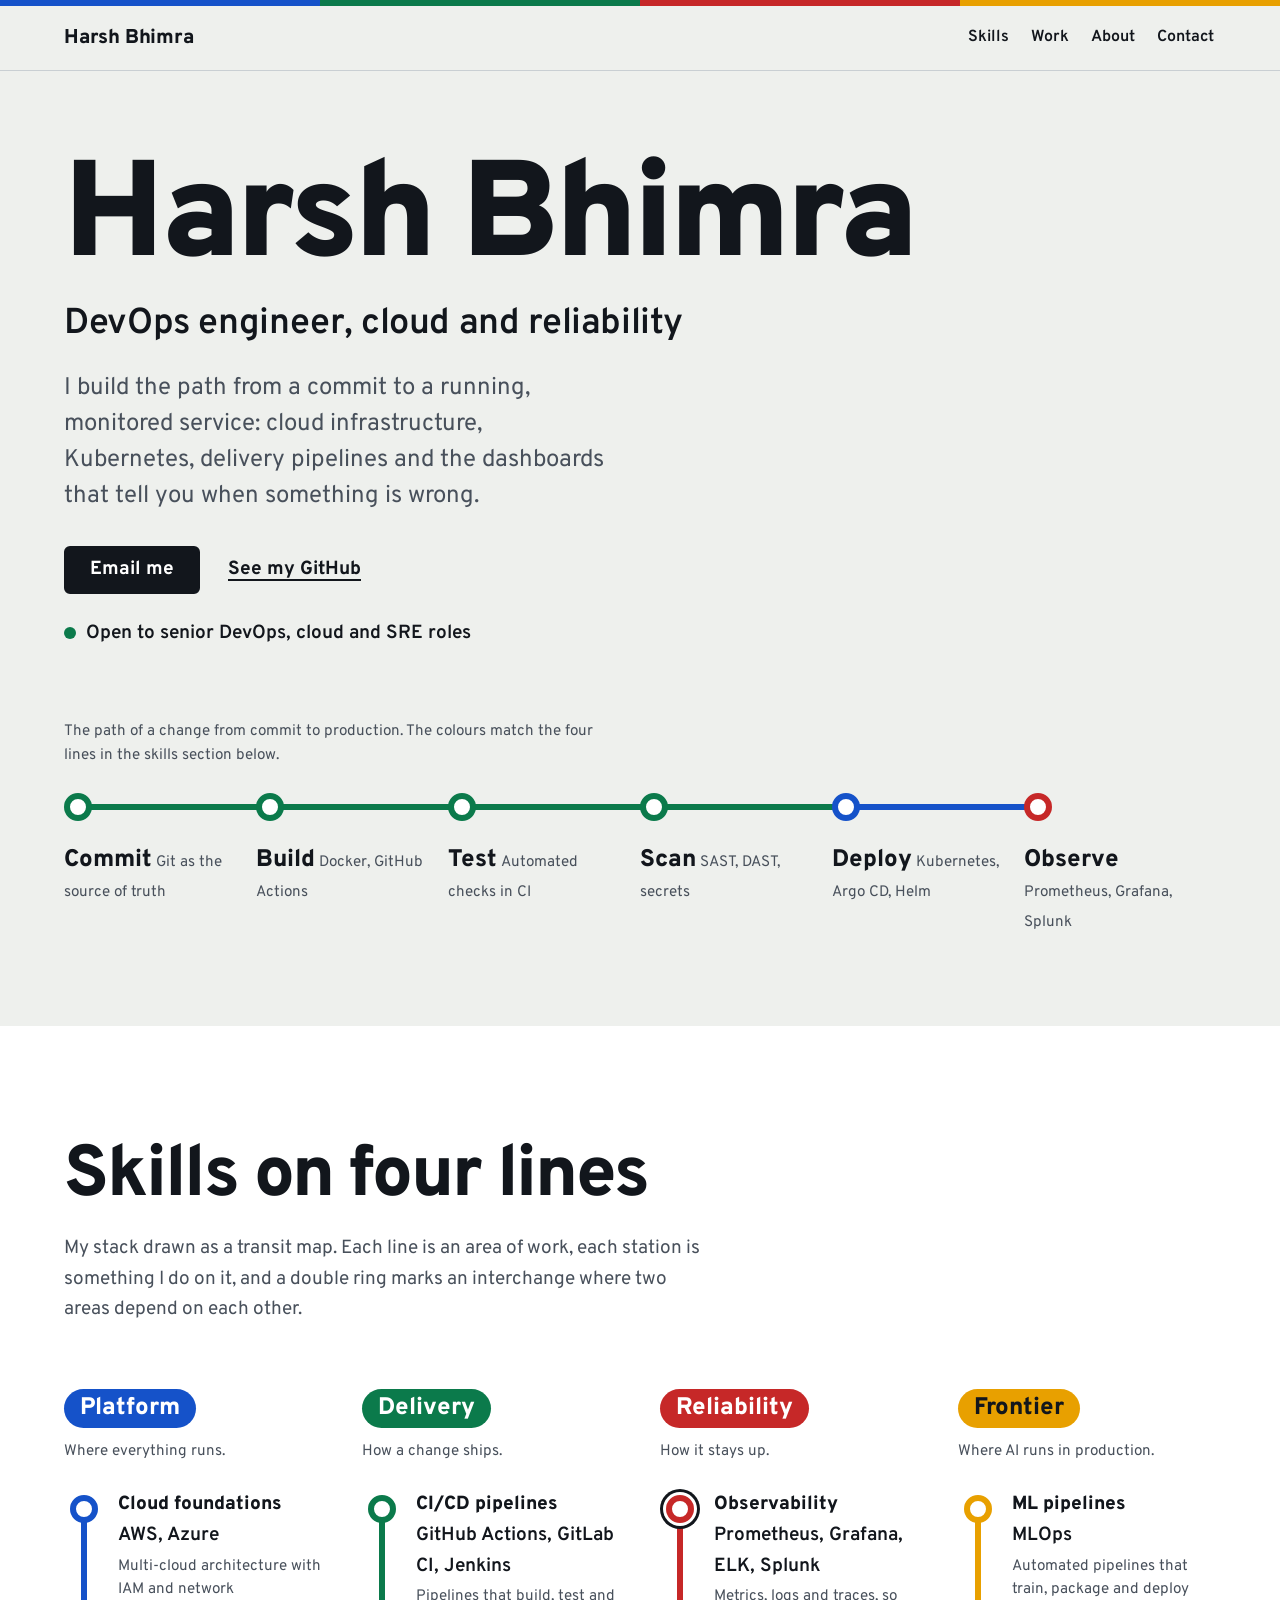
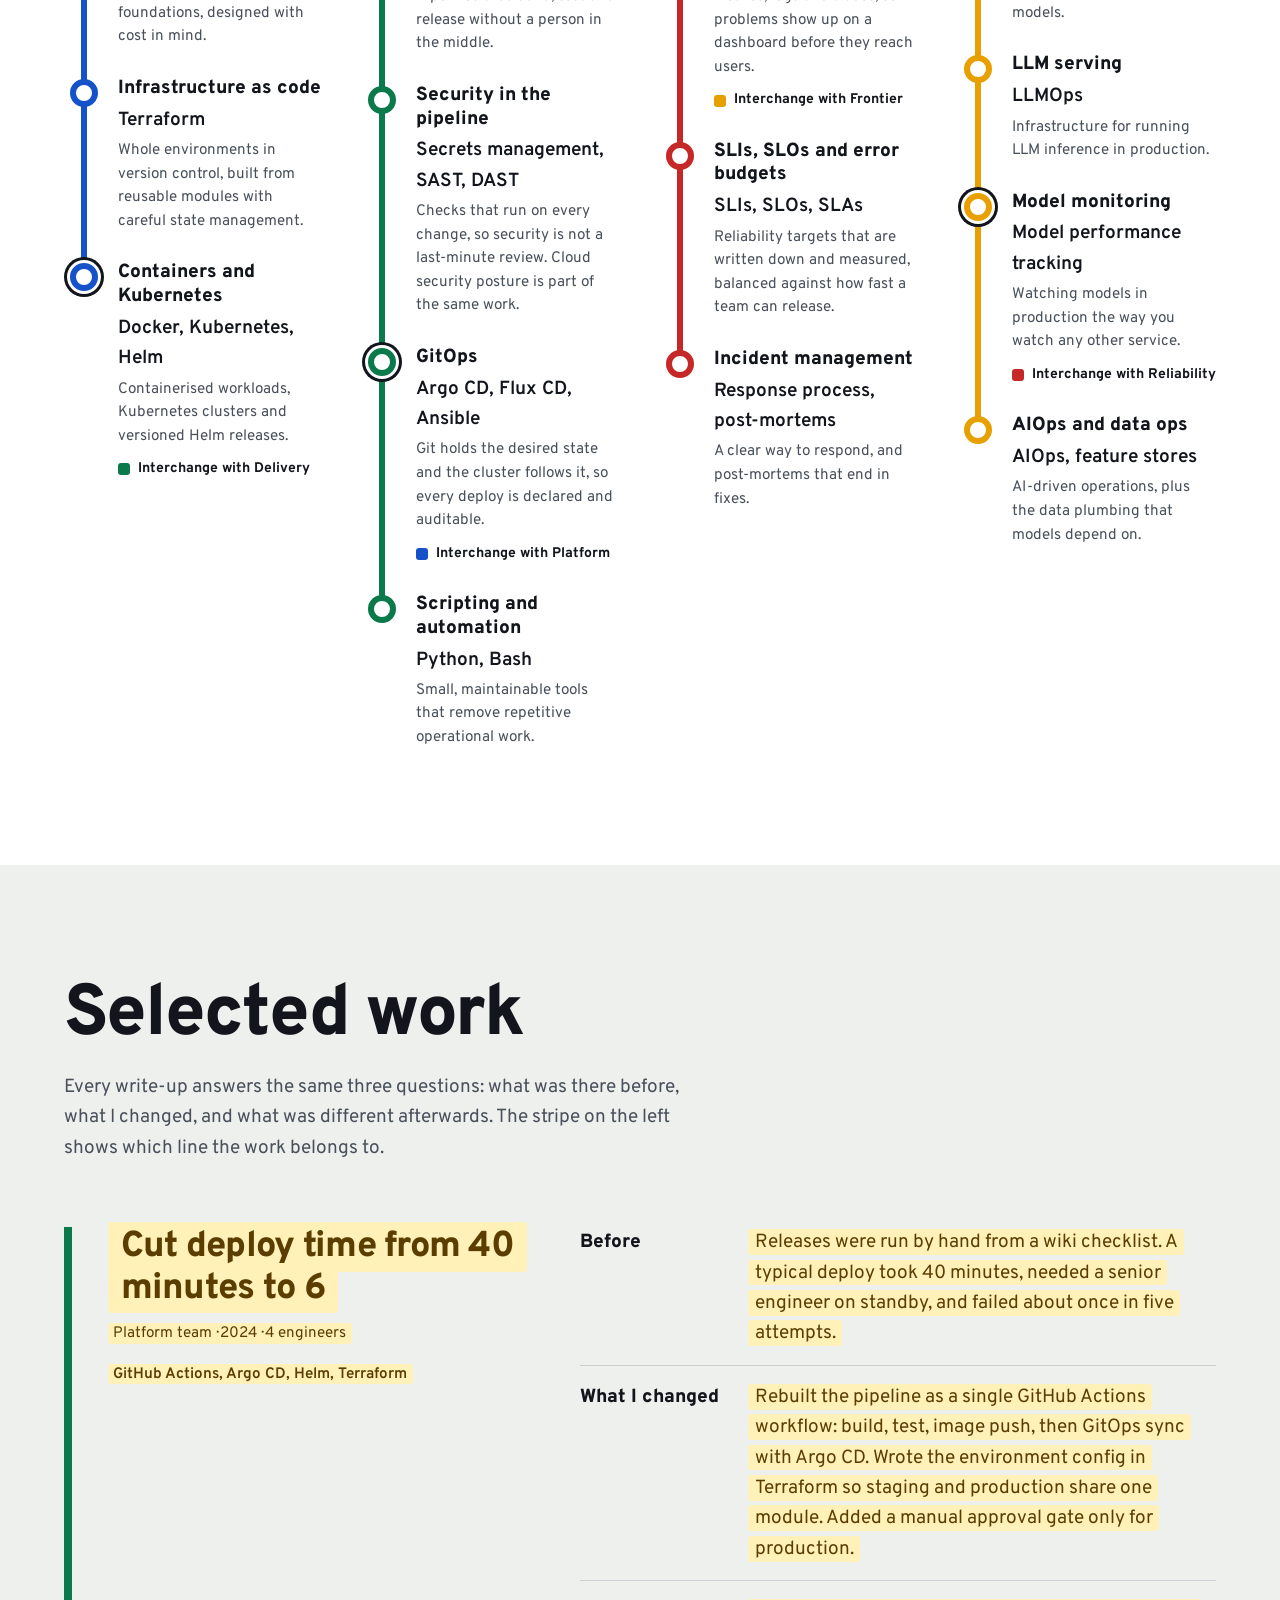
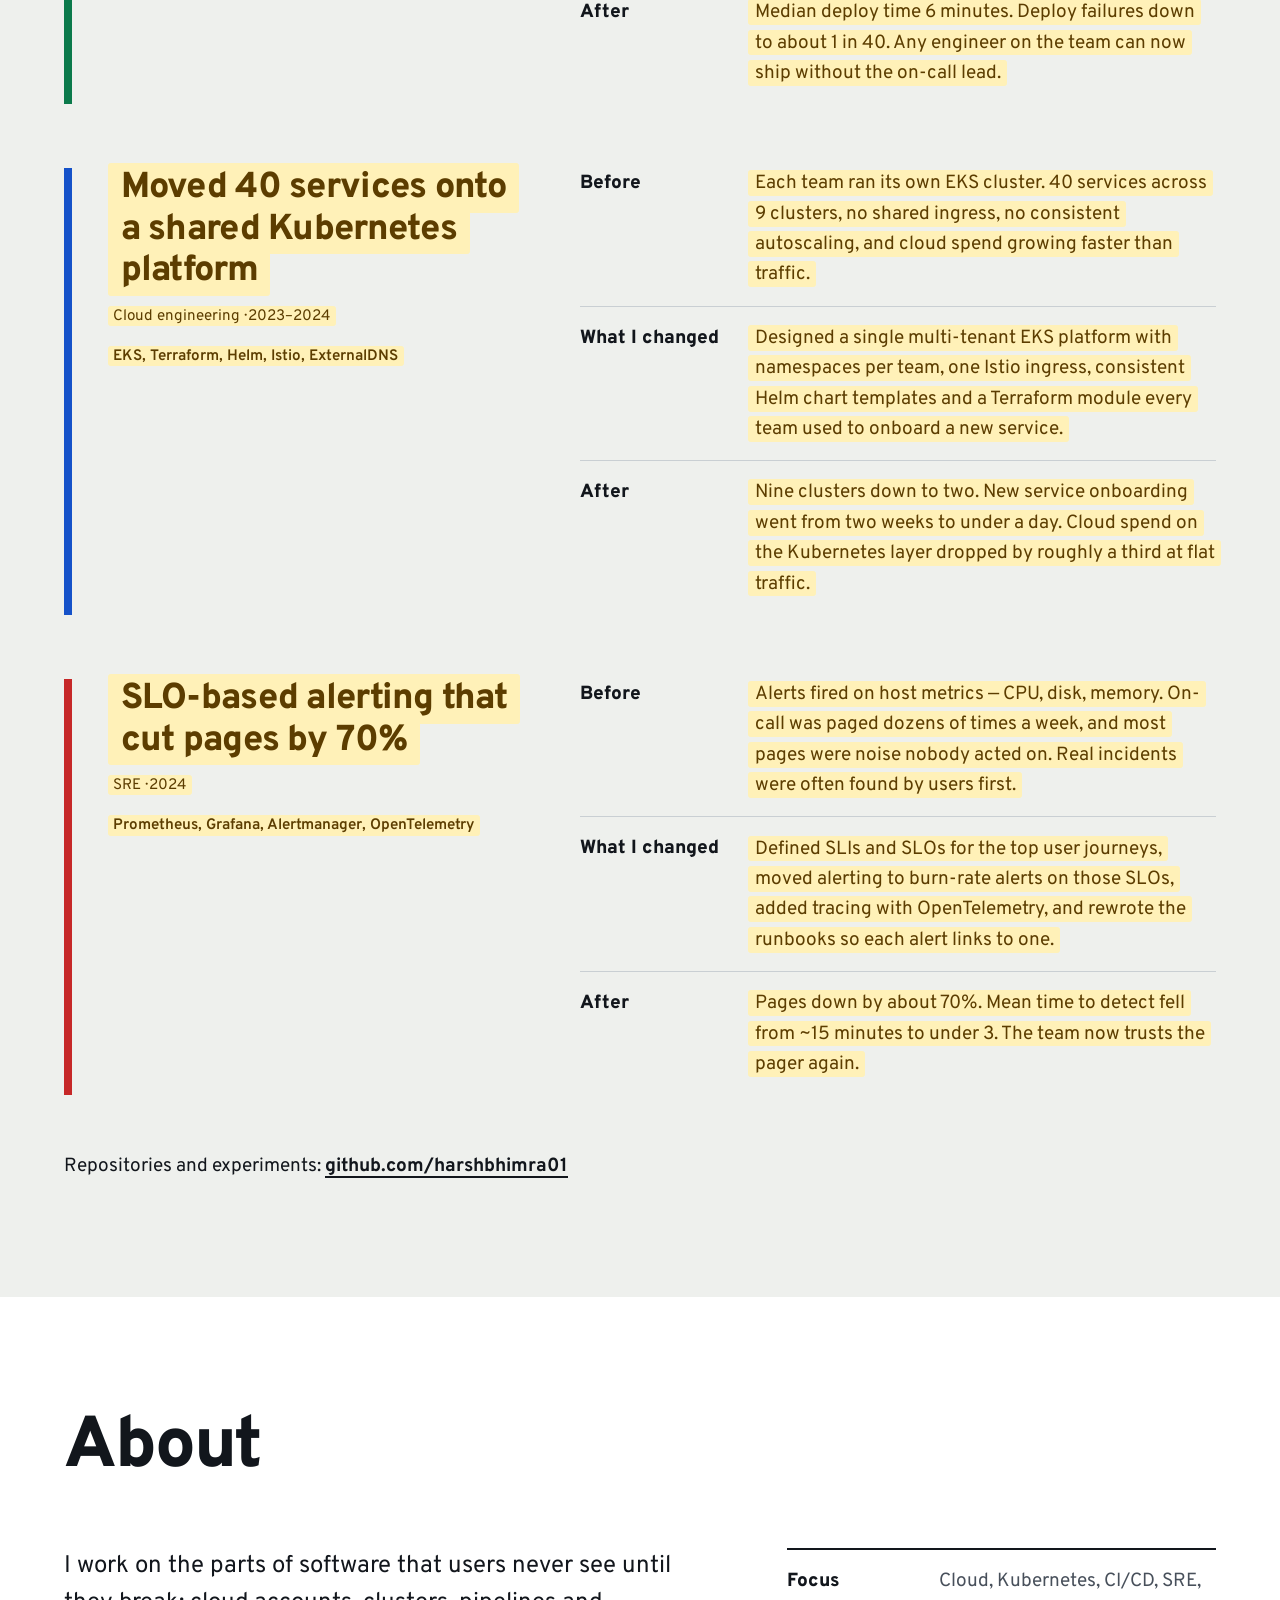
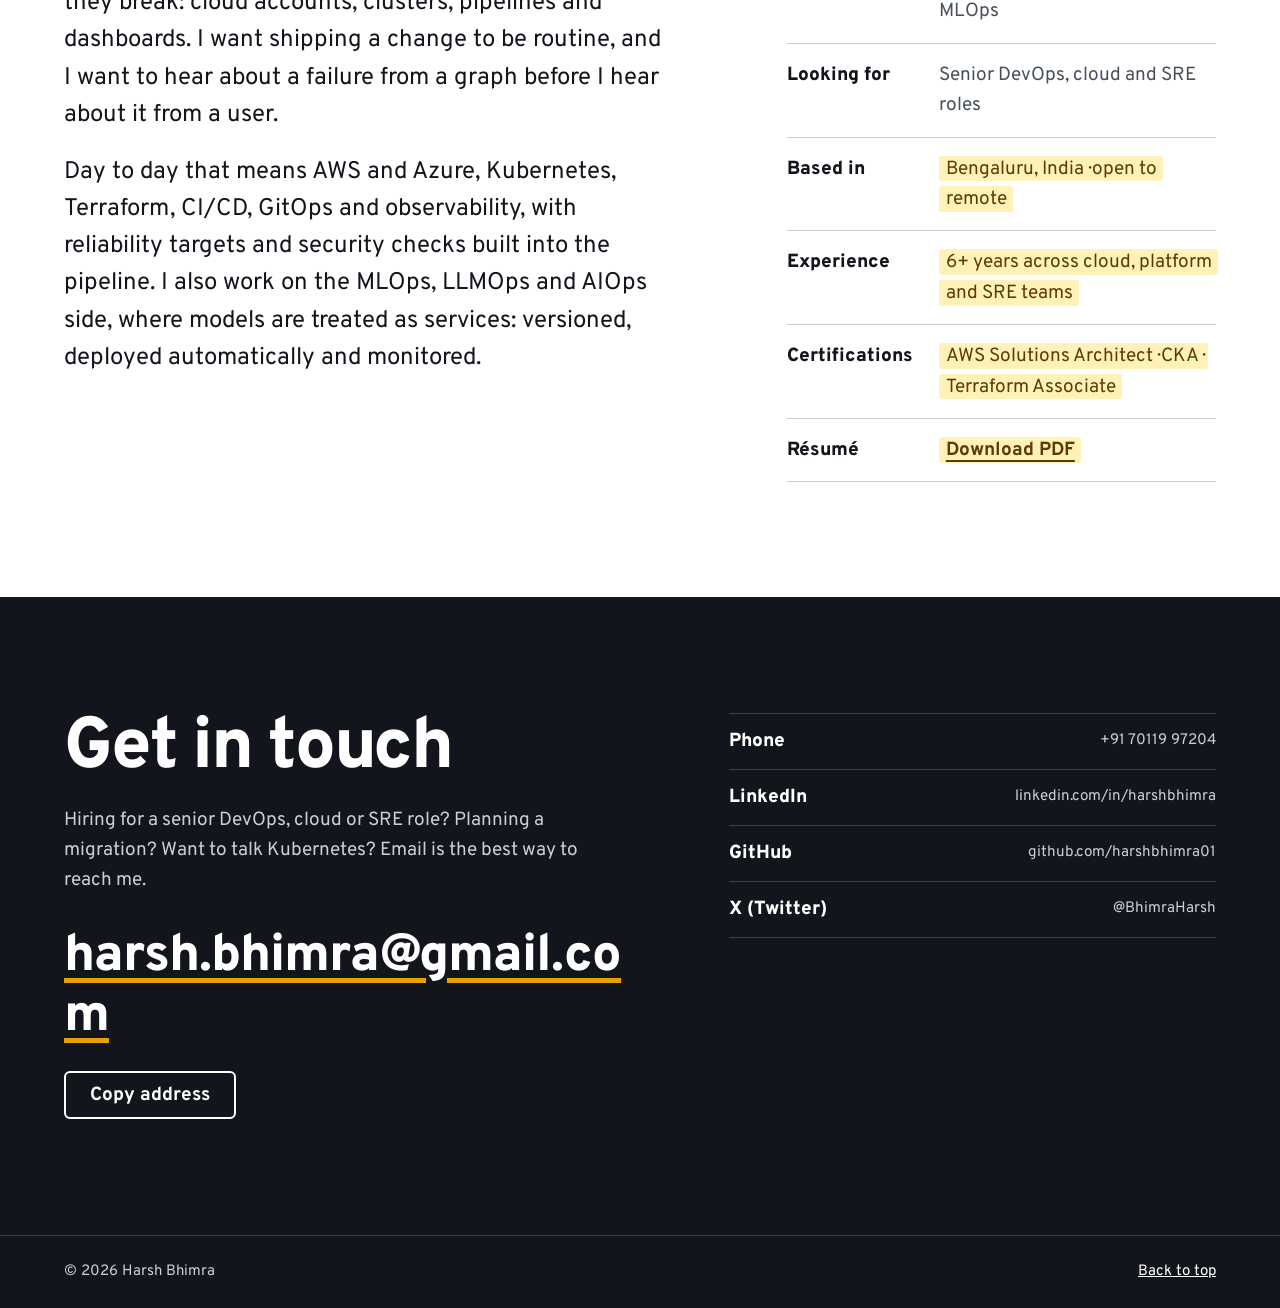
==== commit 6d56fa85: "Replace placeholders with actual portfolio content Updated placeholder content with specific details" ====
--- a/index.html
+++ b/index.html
@@ -3,11 +3,13 @@
   Harsh Bhimra — portfolio (single file, no build step, no framework)
 
   BEFORE YOU LAUNCH
-  1. Search this file for "[PLACEHOLDER]" and "YOUR-DOMAIN.com" and replace every one.
-  2. Placeholders show in yellow while <html data-draft> is present. Delete that
-     attribute once everything is filled in.
-  3. Host this file as index.html. Add robots.txt and sitemap.xml next to it,
-     plus og.png (1200x630) for link previews. Snippets are in the reply.
+  1. Every yellow highlight on the page is example content. Replace all of it
+     with your real city, years, certs, résumé link and three projects.
+  2. Search for "[PLACEHOLDER]" and "YOUR-DOMAIN.com" and replace every one.
+  3. When you're done, delete the "data-draft" attribute from <html>.
+     The yellow highlights will vanish; the text stays.
+  4. Host this as index.html. Add robots.txt and sitemap.xml next to it,
+     plus og.png (1200x630). Snippets are in the reply.
 
   SECTIONS
   hero  -> #top       skills -> #skills     work -> #work
@@ -61,6 +63,12 @@
       "jobTitle": "DevOps Engineer",
       "url": "https://YOUR-DOMAIN.com/",
       "email": "mailto:harsh.bhimra@gmail.com",
+      "telephone": "+91-70119-97204",
+      "address": {
+        "@type": "PostalAddress",
+        "addressLocality": "Bengaluru",
+        "addressCountry": "IN"
+      },
       "sameAs": [
         "https://github.com/harshbhimra01",
         "https://linkedin.com/in/harshbhimra",
@@ -320,8 +328,9 @@
 .ba dd { color: var(--ink-2); max-width: 40rem; }
 .work__more { margin-top: clamp(2.5rem, 5vw, 3.5rem); }
 
-/* draft placeholders: visible until <html data-draft> is removed */
-.ph {
+/* draft placeholders: only highlighted while <html data-draft> is present */
+.ph { background: transparent; color: inherit; padding: 0; border-radius: 0; }
+html[data-draft] .ph {
   background: var(--ph-bg); color: var(--ph-ink); padding: .05em .35em; border-radius: 3px;
   -webkit-box-decoration-break: clone; box-decoration-break: clone;
 }
@@ -370,6 +379,7 @@
   .site-header, .contact__copy, .site-footer { display: none; }
   .contact { background: none; color: #000; }
   .contact .section__title, .contact__mail, .links a { color: #000; }
+  html[data-draft] .ph { background: none; color: inherit; padding: 0; }
 }
 </style>
 </head>
@@ -567,40 +577,40 @@
 
         <article class="case c-green" aria-labelledby="case-1">
           <header>
-            <h3 class="case__title" id="case-1"><span class="ph">[PLACEHOLDER] CI/CD or GitOps project</span></h3>
-            <p class="case__meta"><span class="ph">[PLACEHOLDER] Role, employer or personal project, year</span></p>
-            <p class="case__tools"><span class="ph">[PLACEHOLDER] Tools used</span></p>
+            <h3 class="case__title" id="case-1"><span class="ph">Cut deploy time from 40 minutes to 6</span></h3>
+            <p class="case__meta"><span class="ph">Platform team · 2024 · 4 engineers</span></p>
+            <p class="case__tools"><span class="ph">GitHub Actions, Argo CD, Helm, Terraform</span></p>
           </header>
           <dl class="ba">
-            <div><dt>Before</dt><dd><span class="ph">[PLACEHOLDER] What was manual, slow or fragile? One or two sentences, with a number if you have one.</span></dd></div>
-            <div><dt>What I changed</dt><dd><span class="ph">[PLACEHOLDER] The pipeline, tooling and decisions, and why you made them.</span></dd></div>
-            <div><dt>After</dt><dd><span class="ph">[PLACEHOLDER] What is measurably different: deploy time, failure rate, cost, on-call pages.</span></dd></div>
+            <div><dt>Before</dt><dd><span class="ph">Releases were run by hand from a wiki checklist. A typical deploy took 40 minutes, needed a senior engineer on standby, and failed about once in five attempts.</span></dd></div>
+            <div><dt>What I changed</dt><dd><span class="ph">Rebuilt the pipeline as a single GitHub Actions workflow: build, test, image push, then GitOps sync with Argo CD. Wrote the environment config in Terraform so staging and production share one module. Added a manual approval gate only for production.</span></dd></div>
+            <div><dt>After</dt><dd><span class="ph">Median deploy time 6 minutes. Deploy failures down to about 1 in 40. Any engineer on the team can now ship without the on-call lead.</span></dd></div>
           </dl>
         </article>
 
         <article class="case c-blue" aria-labelledby="case-2">
           <header>
-            <h3 class="case__title" id="case-2"><span class="ph">[PLACEHOLDER] Kubernetes or Terraform platform project</span></h3>
-            <p class="case__meta"><span class="ph">[PLACEHOLDER] Role, employer or personal project, year</span></p>
-            <p class="case__tools"><span class="ph">[PLACEHOLDER] Tools used</span></p>
+            <h3 class="case__title" id="case-2"><span class="ph">Moved 40 services onto a shared Kubernetes platform</span></h3>
+            <p class="case__meta"><span class="ph">Cloud engineering · 2023–2024</span></p>
+            <p class="case__tools"><span class="ph">EKS, Terraform, Helm, Istio, ExternalDNS</span></p>
           </header>
           <dl class="ba">
-            <div><dt>Before</dt><dd><span class="ph">[PLACEHOLDER] What did the environment look like before you touched it?</span></dd></div>
-            <div><dt>What I changed</dt><dd><span class="ph">[PLACEHOLDER] The architecture and the trade-offs you chose.</span></dd></div>
-            <div><dt>After</dt><dd><span class="ph">[PLACEHOLDER] The result: time to provision, cost, reliability, team adoption.</span></dd></div>
+            <div><dt>Before</dt><dd><span class="ph">Each team ran its own EKS cluster. 40 services across 9 clusters, no shared ingress, no consistent autoscaling, and cloud spend growing faster than traffic.</span></dd></div>
+            <div><dt>What I changed</dt><dd><span class="ph">Designed a single multi-tenant EKS platform with namespaces per team, one Istio ingress, consistent Helm chart templates and a Terraform module every team used to onboard a new service.</span></dd></div>
+            <div><dt>After</dt><dd><span class="ph">Nine clusters down to two. New service onboarding went from two weeks to under a day. Cloud spend on the Kubernetes layer dropped by roughly a third at flat traffic.</span></dd></div>
           </dl>
         </article>
 
         <article class="case c-red" aria-labelledby="case-3">
           <header>
-            <h3 class="case__title" id="case-3"><span class="ph">[PLACEHOLDER] Observability or SRE project</span></h3>
-            <p class="case__meta"><span class="ph">[PLACEHOLDER] Role, employer or personal project, year</span></p>
-            <p class="case__tools"><span class="ph">[PLACEHOLDER] Tools used</span></p>
+            <h3 class="case__title" id="case-3"><span class="ph">SLO-based alerting that cut pages by 70%</span></h3>
+            <p class="case__meta"><span class="ph">SRE · 2024</span></p>
+            <p class="case__tools"><span class="ph">Prometheus, Grafana, Alertmanager, OpenTelemetry</span></p>
           </header>
           <dl class="ba">
-            <div><dt>Before</dt><dd><span class="ph">[PLACEHOLDER] How did you find out about problems before?</span></dd></div>
-            <div><dt>What I changed</dt><dd><span class="ph">[PLACEHOLDER] The monitoring, SLOs or incident process you introduced.</span></dd></div>
-            <div><dt>After</dt><dd><span class="ph">[PLACEHOLDER] Detection time, incident count, or the SLO you now meet.</span></dd></div>
+            <div><dt>Before</dt><dd><span class="ph">Alerts fired on host metrics — CPU, disk, memory. On-call was paged dozens of times a week, and most pages were noise nobody acted on. Real incidents were often found by users first.</span></dd></div>
+            <div><dt>What I changed</dt><dd><span class="ph">Defined SLIs and SLOs for the top user journeys, moved alerting to burn-rate alerts on those SLOs, added tracing with OpenTelemetry, and rewrote the runbooks so each alert links to one.</span></dd></div>
+            <div><dt>After</dt><dd><span class="ph">Pages down by about 70%. Mean time to detect fell from ~15 minutes to under 3. The team now trusts the pager again.</span></dd></div>
           </dl>
         </article>
 
@@ -624,10 +634,10 @@
         <dl class="facts">
           <div><dt>Focus</dt><dd>Cloud, Kubernetes, CI/CD, SRE, MLOps</dd></div>
           <div><dt>Looking for</dt><dd>Senior DevOps, cloud and SRE roles</dd></div>
-          <div><dt>Based in</dt><dd><span class="ph">[PLACEHOLDER] City, country, and remote or relocation</span></dd></div>
-          <div><dt>Experience</dt><dd><span class="ph">[PLACEHOLDER] Years and most recent role</span></dd></div>
-          <div><dt>Certifications</dt><dd><span class="ph">[PLACEHOLDER] e.g. AWS, Azure, CKA, or remove this row</span></dd></div>
-          <div><dt>Résumé</dt><dd><span class="ph">[PLACEHOLDER] Link to a PDF</span></dd></div>
+          <div><dt>Based in</dt><dd><span class="ph">Bengaluru, India · open to remote</span></dd></div>
+          <div><dt>Experience</dt><dd><span class="ph">6+ years across cloud, platform and SRE teams</span></dd></div>
+          <div><dt>Certifications</dt><dd><span class="ph">AWS Solutions Architect · CKA · Terraform Associate</span></dd></div>
+          <div><dt>Résumé</dt><dd><span class="ph"><a class="textlink" href="resume.pdf">Download PDF</a></span></dd></div>
         </dl>
       </div>
     </div>
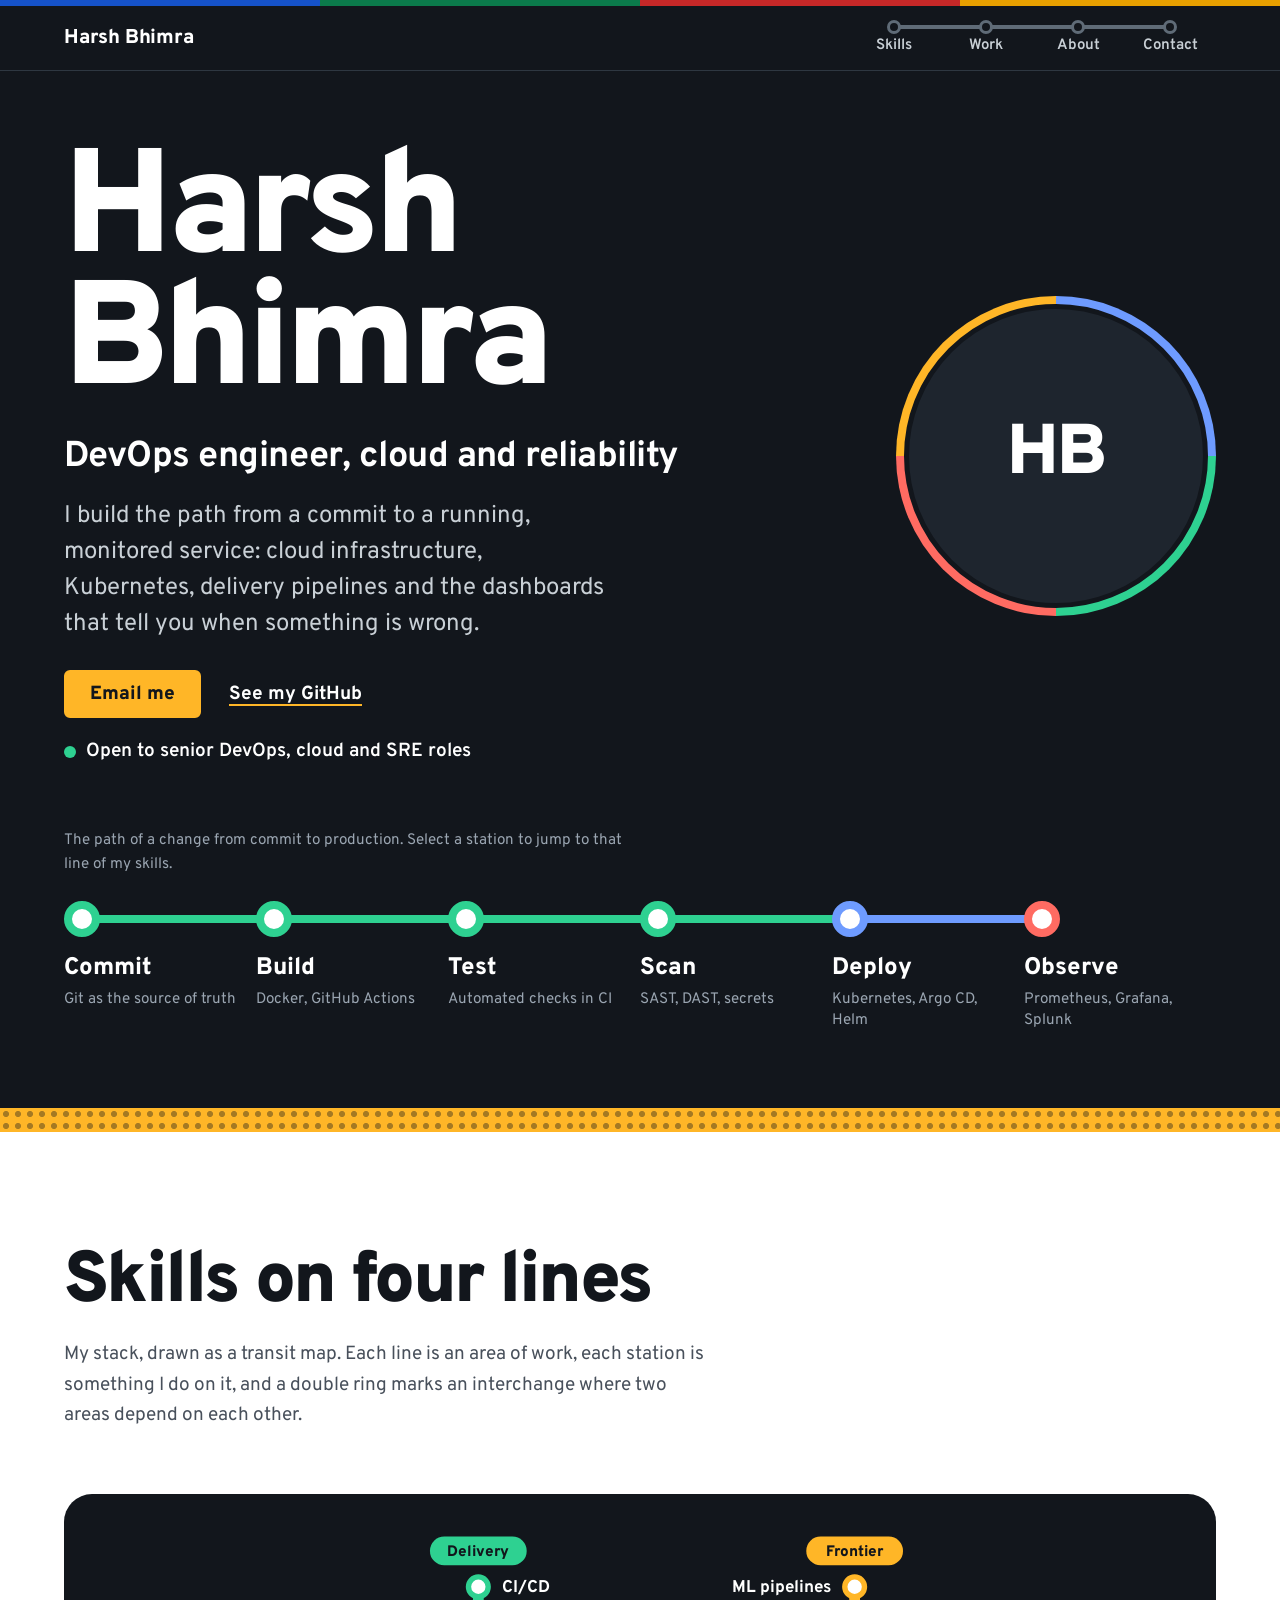
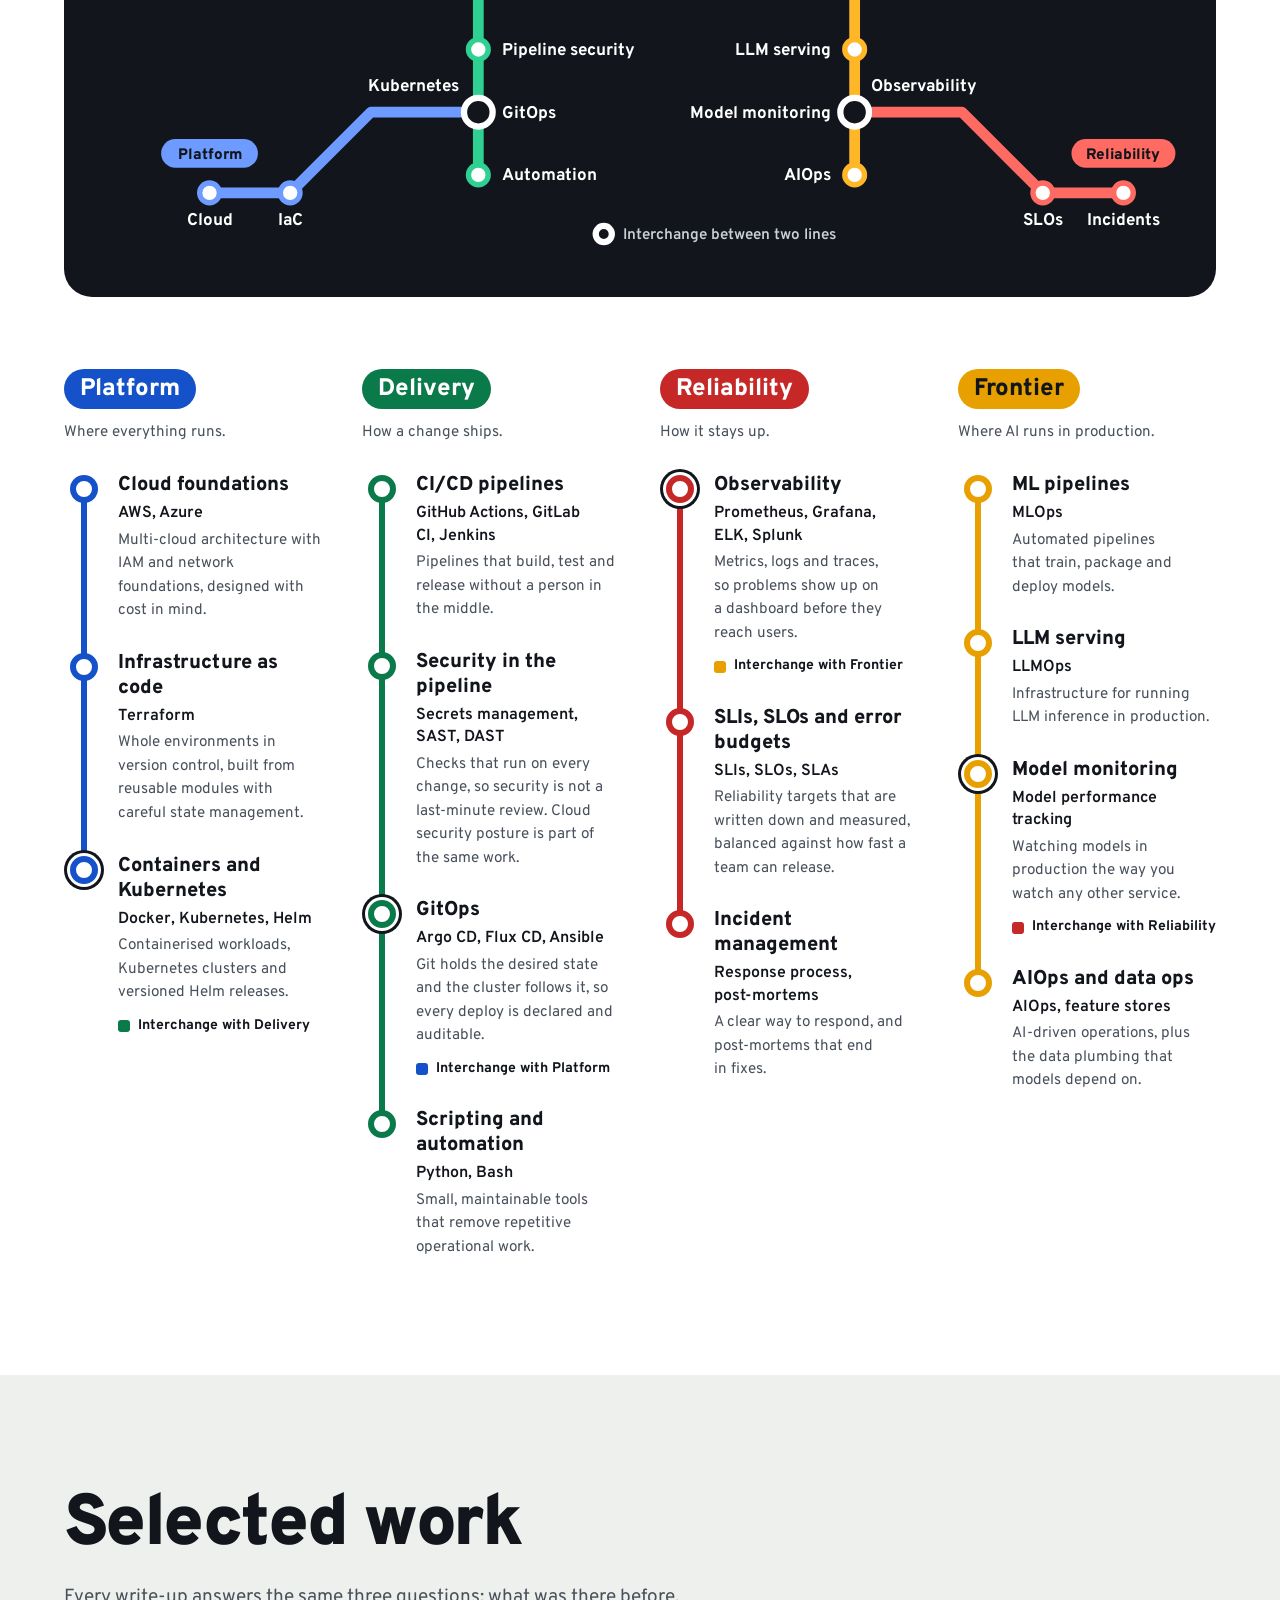
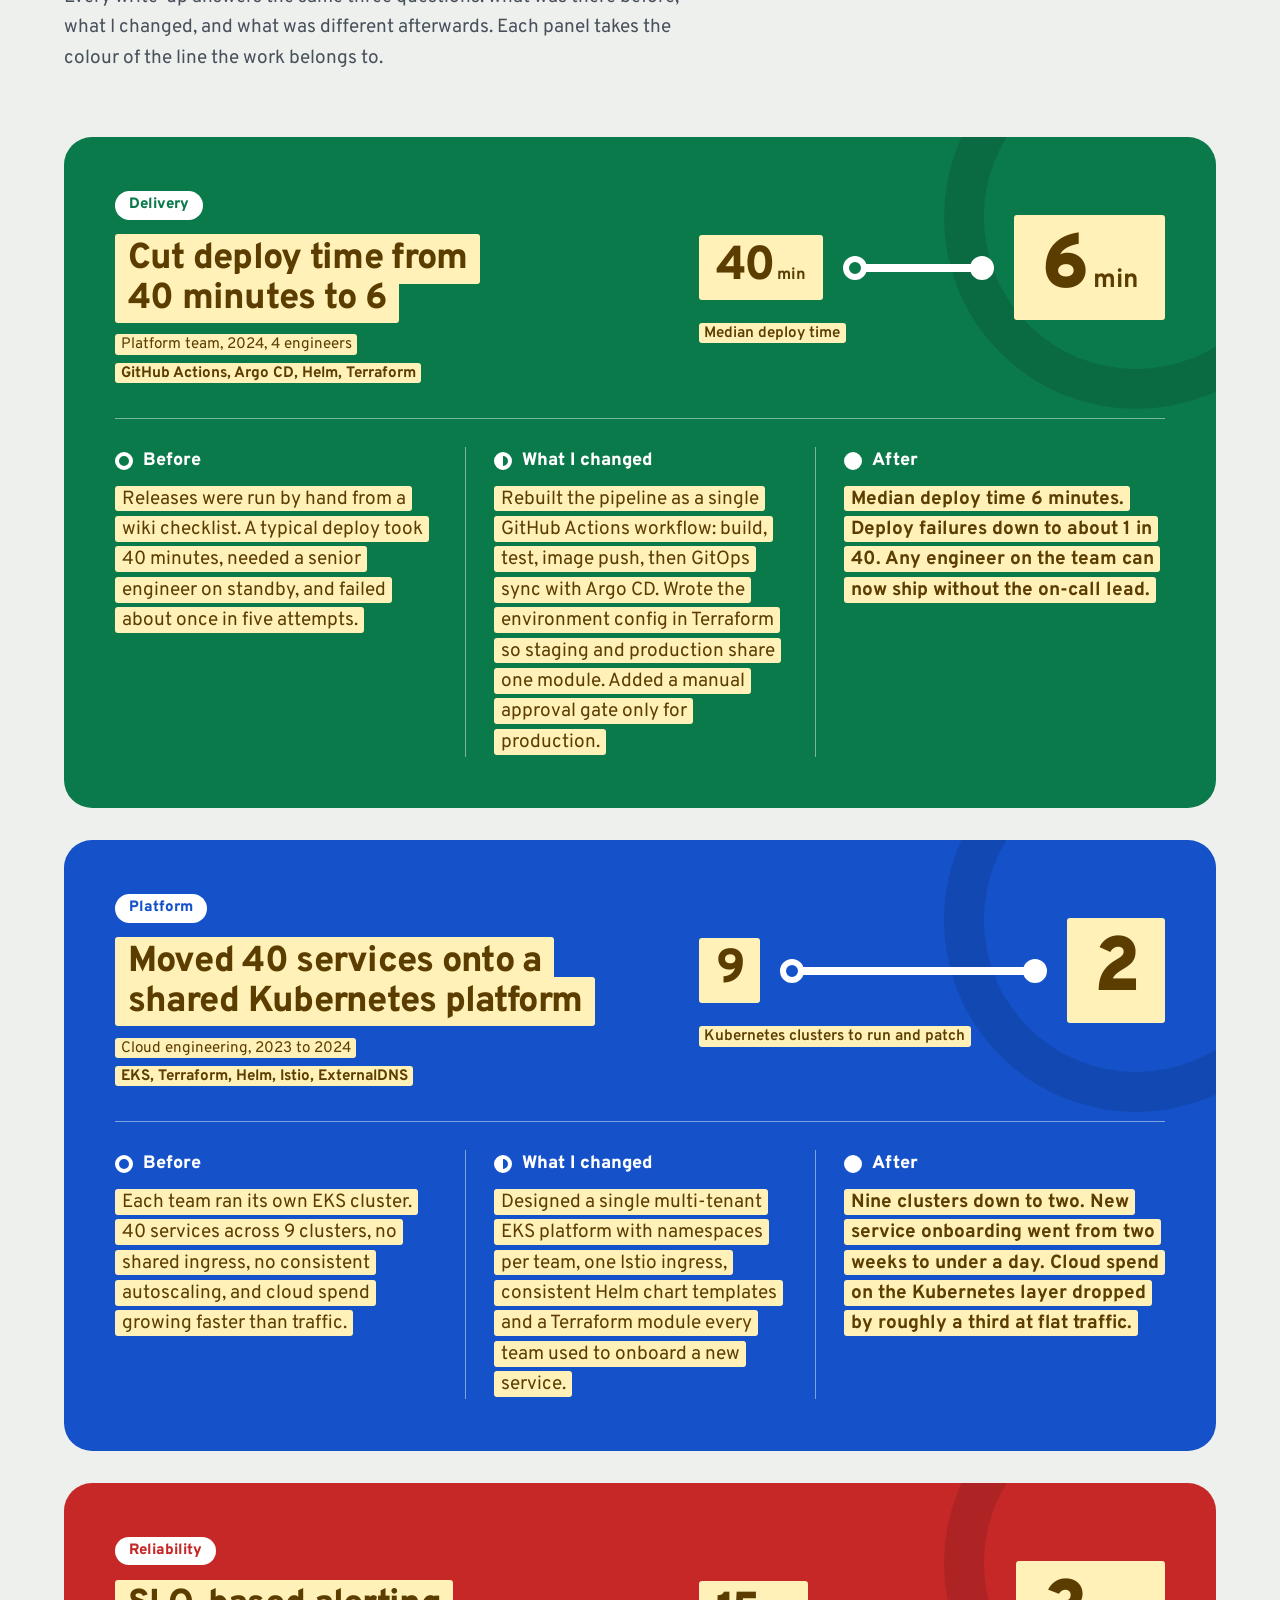
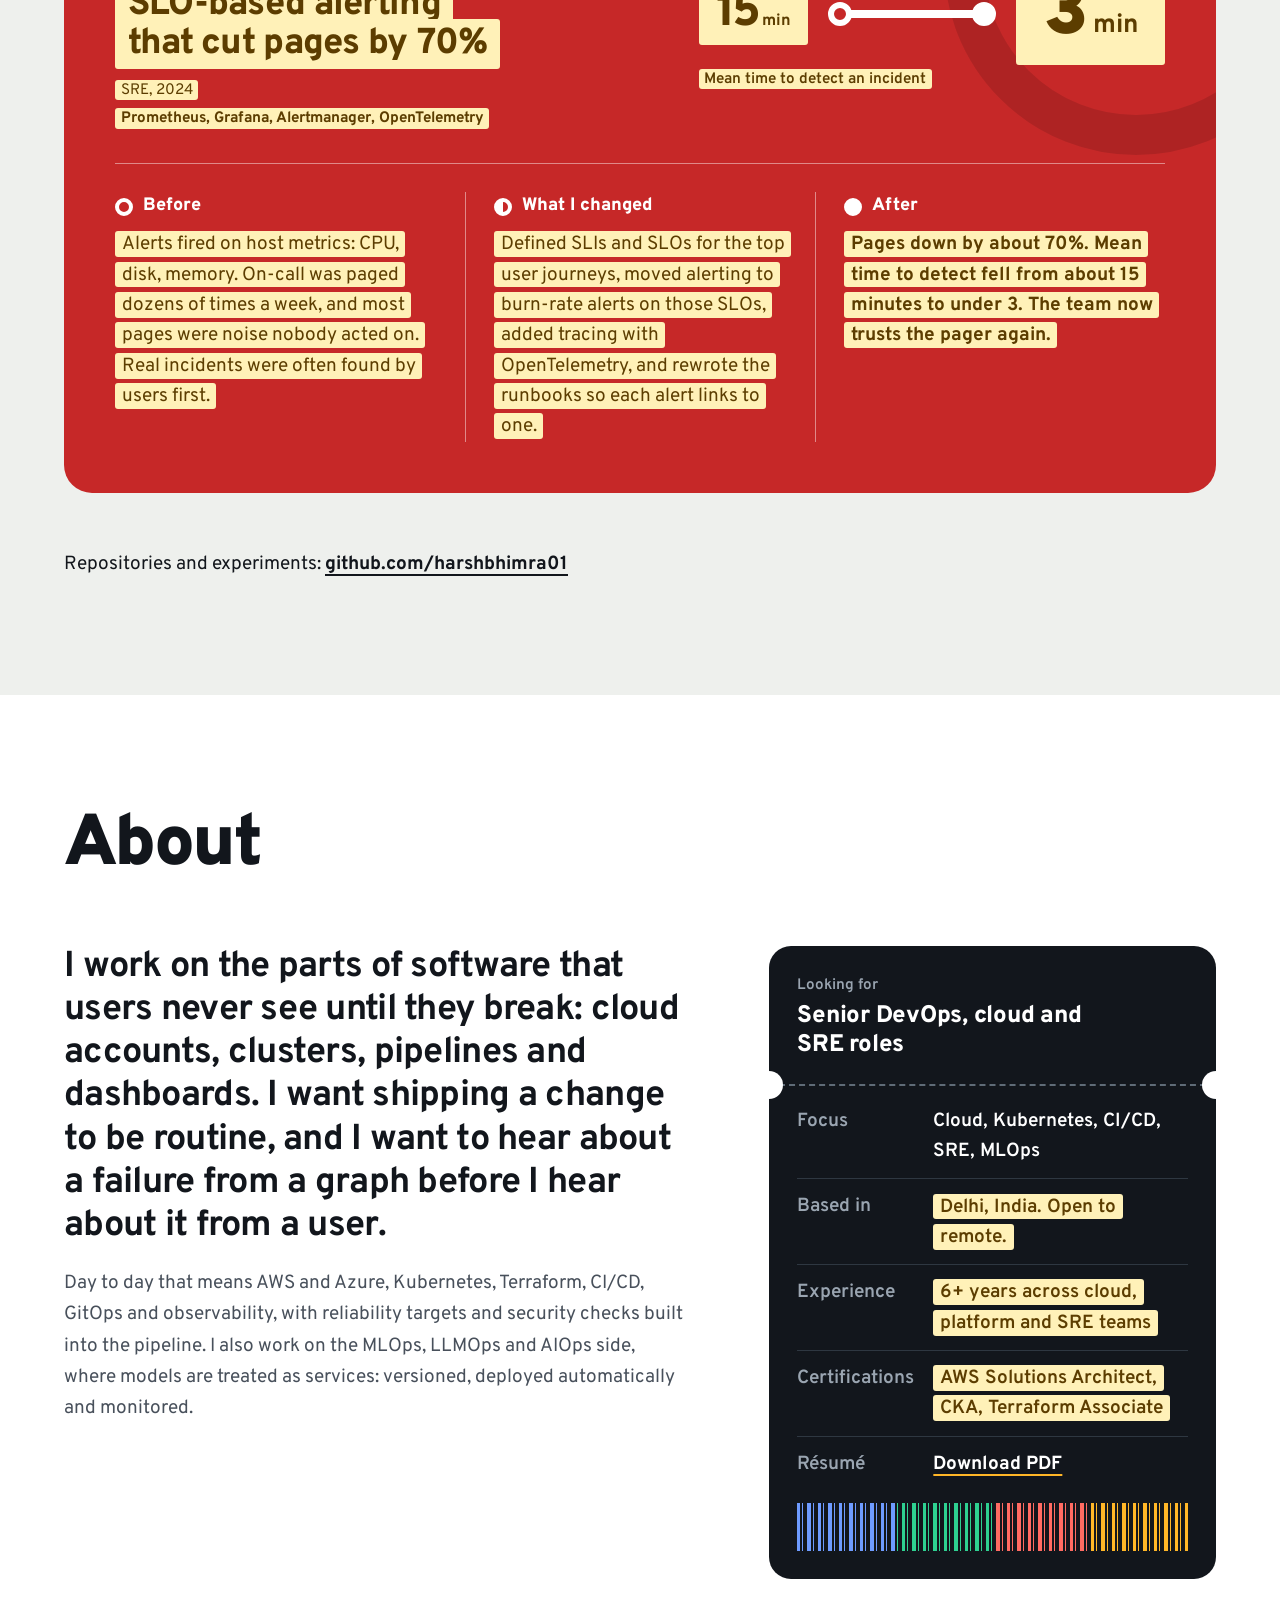
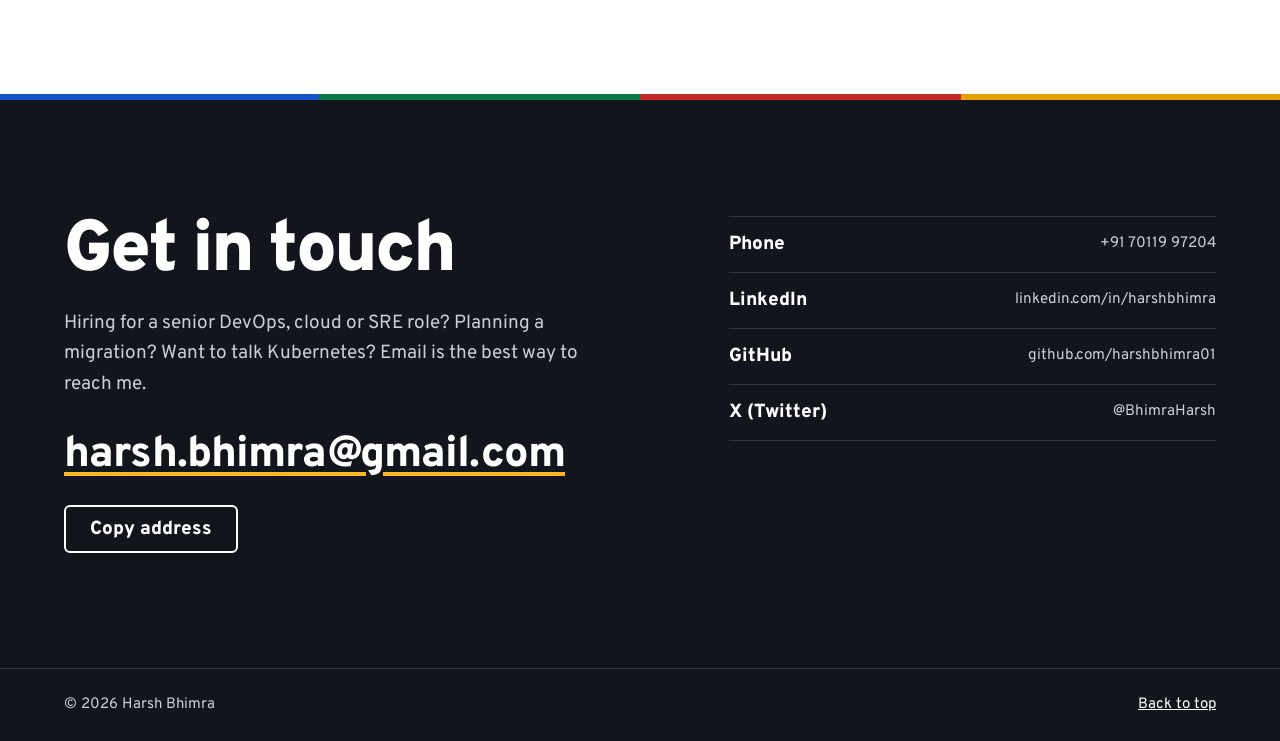
==== commit 6f7369bb: "Update index.html" ====
--- a/index.html
+++ b/index.html
@@ -4,16 +4,26 @@
 
   BEFORE YOU LAUNCH
   1. Every yellow highlight on the page is example content. Replace all of it
-     with your real city, years, certs, résumé link and three projects.
+     with your real years, certs, résumé details and three projects.
+     The work examples contain invented numbers: swap in true figures you can
+     explain in an interview, or write the result without a number.
+     Each case has a big before/after figure (the .delta block). If a project
+     has no honest number, delete that block; the panel still works.
   2. Search for "[PLACEHOLDER]" and "YOUR-DOMAIN.com" and replace every one.
   3. When you're done, delete the "data-draft" attribute from <html>.
      The yellow highlights will vanish; the text stays.
-  4. Host this as index.html. Add robots.txt and sitemap.xml next to it,
-     plus og.png (1200x630). Snippets are in the reply.
+  4. Put these files in the SAME folder as index.html:
+       photo.jpg                  (optional: "HB" initials show if it is missing)
+       harsh-bhimra-resume.pdf
+       og.png                     (1200x630, for link previews)
+       robots.txt
+       sitemap.xml
+  5. Host the folder.
 
   SECTIONS
   hero  -> #top       skills -> #skills     work -> #work
   about -> #about     contact -> #contact
+  Line anchors used by the hero route: #platform  #delivery  #reliability  #frontier
 -->
 <html lang="en" data-draft>
 <head>
@@ -23,7 +33,7 @@
 <title>Harsh Bhimra | DevOps engineer</title>
 <meta name="description" content="Harsh Bhimra, DevOps engineer. Cloud infrastructure, Kubernetes, CI/CD, GitOps, observability and SRE, with MLOps and LLMOps on top. Open to senior roles.">
 <meta name="author" content="Harsh Bhimra">
-<meta name="theme-color" content="#EEF0ED">
+<meta name="theme-color" content="#12161C">
 <link rel="canonical" href="https://YOUR-DOMAIN.com/"><!-- [PLACEHOLDER] final URL -->
 
 <meta property="og:type" content="website">
@@ -39,7 +49,7 @@
 <meta name="twitter:description" content="Cloud infrastructure, Kubernetes, CI/CD, GitOps, observability and SRE.">
 <meta name="twitter:image" content="https://YOUR-DOMAIN.com/og.png"><!-- [PLACEHOLDER] -->
 
-<link rel="icon" href="data:image/svg+xml,%3Csvg xmlns='http://www.w3.org/2000/svg' viewBox='0 0 32 32'%3E%3Crect width='32' height='32' rx='7' fill='%2312161C'/%3E%3Cpath d='M4 16h24' stroke='%231552C9' stroke-width='5' stroke-linecap='round'/%3E%3Ccircle cx='16' cy='16' r='6' fill='%23fff'/%3E%3C/svg%3E">
+<link rel="icon" href="data:image/svg+xml,%3Csvg xmlns='http://www.w3.org/2000/svg' viewBox='0 0 32 32'%3E%3Crect width='32' height='32' rx='7' fill='%2312161C'/%3E%3Cpath d='M4 16h24' stroke='%236E9BFF' stroke-width='5' stroke-linecap='round'/%3E%3Ccircle cx='16' cy='16' r='6' fill='%23fff'/%3E%3C/svg%3E">
 
 <link rel="preconnect" href="https://fonts.googleapis.com">
 <link rel="preconnect" href="https://fonts.gstatic.com" crossorigin>
@@ -66,7 +76,7 @@
       "telephone": "+91-70119-97204",
       "address": {
         "@type": "PostalAddress",
-        "addressLocality": "Bengaluru",
+        "addressLocality": "Delhi",
         "addressCountry": "IN"
       },
       "sameAs": [
@@ -84,7 +94,8 @@
 /* ==========================================================================
    TOKENS
    Colour is a wayfinding system: each of the four lines owns one colour and
-   that colour is used for the same area of work everywhere on the page.
+   that colour means the same area of work everywhere on the page.
+   On dark surfaces the lines switch to lighter tints (-l) so they keep contrast.
    ========================================================================== */
 :root {
   color-scheme: light;
@@ -93,17 +104,25 @@
   --ground: #EEF0ED;
   --paper:  #FFFFFF;
   --ink:    #12161C;
-  --ink-2:  #48505B;   /* 7.3:1 on ground, 8.4:1 on white */
+  --ink-2:  #48505B;   /* 7.1:1 on ground, 8.2:1 on white */
   --rule:   #C9CFD3;
-  --unlit:  #B4BCC3;
-  --night-2: #C9D0D6;  /* secondary text on ink */
-  --night-rule: #39424D;
+  --night:  #12161C;
+  --night-2: #C9D0D6;  /* body text on night, 11.6:1 */
+  --night-3: #9AA5B1;  /* secondary text on night, 7.2:1 */
+  --night-rule: #2E3741;
+  --unlit:  #5F6B77;   /* a station the route has not reached yet */
 
   /* lines */
-  --blue:  #1552C9;    /* Platform */
-  --green: #0B7A4B;    /* Delivery */
+  --blue:  #1552C9;    /* Platform    */
+  --green: #0B7A4B;    /* Delivery    */
   --red:   #C62828;    /* Reliability */
-  --amber: #E8A000;    /* Frontier */
+  --amber: #E8A000;    /* Frontier    */
+  --blue-l:  #6E9BFF;
+  --green-l: #2ED191;
+  --red-l:   #FF6B62;
+  --amber-l: #FFB627;
+  --key:   linear-gradient(90deg, var(--blue) 0 25%, var(--green) 25% 50%, var(--red) 50% 75%, var(--amber) 75% 100%);
+  --key-l: linear-gradient(90deg, var(--blue-l) 0 25%, var(--green-l) 25% 50%, var(--red-l) 50% 75%, var(--amber-l) 75% 100%);
 
   /* draft placeholders */
   --ph-bg:  #FFF1B8;
@@ -118,6 +137,15 @@
   --step-3:  clamp(2.5rem, 1.5rem + 4vw, 4.5rem);
   --step-4:  clamp(3.5rem, 12.5vw, 8.5rem);
 
+  /* station geometry (shared by hero route and skill lines) */
+  --dot: 1.75rem;      /* marker diameter */
+  --bw: .375rem;       /* marker ring thickness */
+  --track: .375rem;    /* rail thickness */
+  --dt: .125rem;       /* marker offset from top of its row */
+
+  /* shape */
+  --panel: 28px;       /* big surfaces: map board, case panels */
+
   /* layout */
   --gutter: clamp(1rem, 5vw, 4rem);
   --max: 80rem;
@@ -139,13 +167,15 @@
   line-height: 1.6;
   -webkit-font-smoothing: antialiased;
 }
-h1, h2, h3, h4, p, ul, ol, dl, dd { margin: 0; }
+::selection { background: var(--amber-l); color: var(--ink); }
+h1, h2, h3, h4, p, ul, ol, dl, dd, figure { margin: 0; }
+h1, h2, h3 { text-wrap: balance; }
+p { text-wrap: pretty; }
 ul, ol { padding: 0; list-style: none; }
 a { color: inherit; }
 [hidden] { display: none !important; }
 
 :focus-visible { outline: 3px solid var(--blue); outline-offset: 3px; border-radius: 2px; }
-.on-dark :focus-visible { outline-color: var(--amber); }
 
 .wrap { width: 100%; max-width: var(--max); margin-inline: auto; padding-inline: var(--gutter); }
 .vh {
@@ -154,7 +184,7 @@
 }
 .skip {
   position: absolute; left: 1rem; top: -5rem; z-index: 100;
-  background: var(--ink); color: #fff; padding: .75rem 1rem; border-radius: 6px; font-weight: 700;
+  background: var(--amber-l); color: var(--ink); padding: .75rem 1rem; border-radius: 6px; font-weight: 800;
 }
 .skip:focus { top: .75rem; }
 
@@ -164,26 +194,50 @@
 .c-red   { --c: var(--red); }
 .c-amber { --c: var(--amber); }
 
+/* dark surfaces: lines use their light tints, focus rings turn amber */
+.on-dark { color: #fff; }
+.on-dark .c-blue  { --c: var(--blue-l); }
+.on-dark .c-green { --c: var(--green-l); }
+.on-dark .c-red   { --c: var(--red-l); }
+.on-dark .c-amber { --c: var(--amber-l); }
+.on-dark :focus-visible { outline-color: var(--amber-l); }
+
 /* ==========================================================================
-   HEADER
+   HEADER  (dark; the nav is a strip map that lights up as you travel down the page)
    ========================================================================== */
-.site-header { background: var(--ground); border-bottom: 1px solid var(--rule); }
-.key {
-  height: 6px;
-  background: linear-gradient(90deg,
-    var(--blue) 0 25%, var(--green) 25% 50%, var(--red) 50% 75%, var(--amber) 75% 100%);
-}
+.site-header { background: var(--night); border-bottom: 1px solid var(--night-rule); }
+.key { height: 6px; background: var(--key); }
 .site-header__row {
   display: flex; flex-wrap: wrap; align-items: center; justify-content: space-between;
-  gap: 0 1rem; padding-block: .5rem;
-}
-.wordmark { font-weight: 800; font-size: 1.25rem; letter-spacing: -.01em; text-decoration: none; padding-block: .5rem; }
-.nav { display: flex; gap: .125rem; margin-inline: -.5rem; }
+  gap: 0 2rem; padding-block: .25rem;
+}
+.wordmark { font-weight: 800; font-size: 1.25rem; letter-spacing: -.01em; text-decoration: none; padding-block: .5rem; color: #fff; }
+
+.nav { display: grid; grid-template-columns: repeat(4, minmax(0, 1fr)); width: 100%; }
+@media (min-width: 760px) { .nav { width: 23rem; } }
 .nav a {
-  display: inline-flex; align-items: center; min-height: 44px; padding: 0 .625rem;
-  font-weight: 600; font-size: 1rem; text-decoration: none; border-radius: 6px;
-}
-.nav a:hover { text-decoration: underline; text-decoration-thickness: 2px; text-underline-offset: .3em; }
+  position: relative; display: flex; align-items: flex-end; justify-content: center;
+  min-height: 3.5rem; padding: 0 .25rem .5rem;
+  color: var(--night-2); font-weight: 600; font-size: .9375rem; text-decoration: none;
+}
+.nav a:hover, .nav a[aria-current] { color: #fff; }
+.nav a[aria-current] { font-weight: 800; }
+/* station */
+.nav a::before {
+  content: ""; position: absolute; top: .625rem; left: 50%; z-index: 1;
+  width: .875rem; height: .875rem; margin-left: -.4375rem; border-radius: 50%;
+  background: var(--night); border: 3px solid var(--unlit);
+}
+/* track to the next station */
+.nav a::after {
+  content: ""; position: absolute; top: calc(.625rem + .4375rem - 2px); left: 50%;
+  width: 100%; height: 4px; border-radius: 99px; background: var(--unlit);
+}
+.nav a:last-child::after { display: none; }
+.nav a.is-past::before { background: #fff; border-color: #fff; }
+.nav a.is-past::after { background: #fff; }
+.nav a[aria-current]::before { background: var(--amber-l); border-color: var(--amber-l); transform: scale(1.3); }
+.nav a:hover::before { border-color: #fff; }
 @media (min-width: 760px) {
   .site-header { position: sticky; top: 0; z-index: 50; }
 }
@@ -195,75 +249,118 @@
   display: inline-flex; align-items: center; justify-content: center;
   min-height: 48px; padding: 0 1.5rem; border-radius: 6px;
   border: 2px solid var(--ink); background: transparent; color: var(--ink);
-  font: inherit; font-weight: 700; text-decoration: none; cursor: pointer;
-}
-.btn--solid { background: var(--ink); color: #fff; }
-.btn--solid:hover { background: var(--blue); border-color: var(--blue); }
+  font: inherit; font-weight: 800; text-decoration: none; cursor: pointer;
+}
+.btn--amber { background: var(--amber-l); border-color: var(--amber-l); color: var(--ink); }
+.btn--amber:hover { background: #fff; border-color: #fff; }
 .btn--night { border-color: #fff; color: #fff; }
 .btn--night:hover { background: #fff; color: var(--ink); }
 .textlink { font-weight: 700; text-decoration-thickness: 2px; text-underline-offset: .25em; }
 .textlink:hover { color: var(--blue); }
+.on-dark .textlink { color: #fff; text-decoration-color: var(--amber-l); }
+.on-dark .textlink:hover { color: var(--amber-l); }
 
 /* ==========================================================================
    STATIONS  (shared by the hero route and the skill lines)
    Vertical by default. --c is the line colour, inherited from the parent.
    ========================================================================== */
-.stn { position: relative; padding: 0 0 1.75rem 3rem; }
+.stn { position: relative; padding: 0 0 1.75rem calc(var(--dot) + 1.25rem); }
 .stn:last-child { padding-bottom: 0; }
 /* the track from this station down to the next */
 .stn::before {
-  content: ""; position: absolute; left: .6875rem; top: 1rem;
-  width: .375rem; height: 100%; background: var(--c); border-radius: 99px;
+  content: ""; position: absolute;
+  left: calc((var(--dot) - var(--track)) / 2);
+  top: calc(var(--dt) + var(--dot) / 2);
+  width: var(--track); height: 100%;
+  background: var(--c); border-radius: 99px;
 }
 .stn:last-child::before { display: none; }
 /* the station marker */
 .stn::after {
-  content: ""; position: absolute; left: 0; top: .125rem;
-  width: 1.75rem; height: 1.75rem; border-radius: 50%;
-  background: var(--paper); border: .375rem solid var(--c);
+  content: ""; position: absolute; left: 0; top: var(--dt);
+  width: var(--dot); height: var(--dot); border-radius: 50%;
+  background: var(--paper); border: var(--bw) solid var(--c);
 }
 /* interchange: a second ring in ink */
 .stn--x::after { box-shadow: 0 0 0 .1875rem var(--paper), 0 0 0 .375rem var(--ink); }
 
-.stn__name { font-weight: 800; font-size: 1.1875rem; line-height: 1.25; }
-.stn__tools { margin-top: .25rem; font-weight: 600; }
+.stn__name { font-weight: 800; font-size: 1.25rem; line-height: 1.25; }
+.stn__tools { margin-top: .25rem; font-size: 1rem; font-weight: 600; line-height: 1.4; }
 .stn__desc { margin-top: .25rem; color: var(--ink-2); font-size: var(--step--1); line-height: 1.55; }
 .xchg { margin-top: .625rem; display: flex; align-items: center; gap: .5rem; font-size: .875rem; font-weight: 700; }
 .xchg i { width: .75rem; height: .75rem; border-radius: 3px; background: var(--o); flex: none; }
 
 /* ==========================================================================
-   HERO
+   HERO  (dark)
    ========================================================================== */
-.hero { padding-block: clamp(2.5rem, 7vw, 5.5rem) clamp(3.5rem, 7vw, 6rem); }
+.hero { background: var(--night); padding-block: clamp(2.5rem, 6vw, 5rem) clamp(3rem, 6vw, 5rem); }
+
+.hero__grid { display: grid; gap: 1.75rem; }
+@media (min-width: 900px) {
+  .hero__grid { grid-template-columns: minmax(0, 1fr) auto; align-items: center; gap: clamp(3rem, 6vw, 6rem); }
+}
+
+/* portrait: the four-line key wrapped around a photo, with initials as a fallback */
+.hero__avatar {
+  width: clamp(7rem, 28vw, 11rem); aspect-ratio: 1;
+  border-radius: 50%; padding: 6px;
+  background: conic-gradient(var(--blue-l) 0 25%, var(--green-l) 25% 50%, var(--red-l) 50% 75%, var(--amber-l) 75% 100%);
+}
+@media (min-width: 900px) { .hero__avatar { width: clamp(13rem, 25vw, 22rem); padding: 8px; } }
+@media (max-width: 899px) { .hero__avatar { order: -1; } }
+.hero__disc {
+  position: relative; width: 100%; height: 100%; overflow: hidden;
+  border-radius: 50%; border: 5px solid var(--night);
+  background: #1E252E; color: #fff;
+  display: grid; place-items: center;
+  font-weight: 900; font-size: clamp(1.75rem, 5.5vw, 5rem); letter-spacing: -.03em;
+}
+.hero__disc img {
+  position: absolute; inset: 0; width: 100%; height: 100%;
+  object-fit: cover; object-position: center 20%;
+}
+
 .hero__name {
   font-weight: 900; font-size: var(--step-4);
-  line-height: .92; letter-spacing: -.035em;
+  line-height: .9; letter-spacing: -.04em; color: #fff;
 }
 .hero__name span { display: block; }
 @media (min-width: 640px) { .hero__name span { display: inline; } }
+@media (min-width: 900px) {
+  .hero__name { font-size: clamp(6rem, 11.5vw, 10.5rem); }
+  .hero__name span { display: block; }
+}
 .hero__role {
-  margin-top: 1.25rem; font-weight: 600; font-size: var(--step-2);
-  line-height: 1.15; letter-spacing: -.01em;
-}
-.hero__lede { margin-top: 1.5rem; max-width: 34rem; font-size: var(--step-1); line-height: 1.5; color: var(--ink-2); }
-.hero__actions { margin-top: 2rem; display: flex; flex-wrap: wrap; align-items: center; gap: 1rem 1.75rem; }
-.hero__status { margin-top: 1.5rem; display: flex; align-items: center; gap: .625rem; font-weight: 600; }
-.pulse { width: .75rem; height: .75rem; border-radius: 50%; background: var(--green); flex: none; }
-
-.route__cap { margin-top: clamp(2.5rem, 6vw, 4.5rem); max-width: 34rem; color: var(--ink-2); font-size: var(--step--1); }
+  margin-top: 1.5rem; font-weight: 700; font-size: var(--step-2);
+  line-height: 1.15; letter-spacing: -.015em; color: #fff;
+}
+.hero__lede { margin-top: 1.25rem; max-width: 34rem; font-size: var(--step-1); line-height: 1.5; color: var(--night-2); }
+.hero__actions { margin-top: 1.75rem; display: flex; flex-wrap: wrap; align-items: center; gap: 1rem 1.75rem; }
+.hero__status { margin-top: 1.25rem; display: flex; align-items: flex-start; gap: .625rem; font-weight: 600; line-height: 1.4; }
+.pulse { width: .75rem; height: .75rem; margin-top: .4em; border-radius: 50%; background: var(--green-l); flex: none; }
+
+/* the route */
+.route__cap { margin-top: clamp(2.5rem, 5vw, 4rem); max-width: 36rem; color: var(--night-3); font-size: var(--step--1); }
 .route { margin-top: 1.5rem; display: grid; }
+.stn__link { display: block; color: inherit; text-decoration: none; border-radius: 4px; }
 .route .stn__name { font-size: var(--step-1); }
-.route .stn__tools { font-weight: 400; color: var(--ink-2); font-size: var(--step--1); }
+.route .stn__tools { display: block; font-weight: 400; color: var(--night-3); font-size: var(--step--1); }
+.stn__link:hover .stn__name {
+  text-decoration: underline; text-decoration-thickness: 3px; text-underline-offset: .2em;
+  text-decoration-color: var(--c);
+}
 
 @media (min-width: 760px) {
-  .route { grid-template-columns: repeat(6, minmax(0, 1fr)); }
-  .route .stn, .route .stn:last-child { padding: 3.25rem 1rem 0 0; }
-  .route .stn::before { left: .875rem; top: .6875rem; width: 100%; height: .375rem; }
-  .route .stn::after { top: 0; }
+  .route { --dot: 2.25rem; --bw: .5rem; --track: .5rem; --dt: 0rem; grid-template-columns: repeat(6, minmax(0, 1fr)); }
+  .route .stn, .route .stn:last-child { padding: calc(var(--dot) + 1rem) 1rem 0 0; }
+  .route .stn::before {
+    left: calc(var(--dot) / 2); top: calc((var(--dot) - var(--track)) / 2);
+    width: 100%; height: var(--track);
+  }
 }
 
 /* The one orchestrated moment: the route draws itself once, station by station.
-   Without motion (or reduced motion) the finished state is shown immediately. */
+   Without motion (or with reduced motion) the finished state is shown immediately. */
 @media (prefers-reduced-motion: no-preference) {
   .route .stn::before {
     transform-origin: top; animation: draw-y .5s linear both;
@@ -281,27 +378,62 @@
 @keyframes draw-y { from { transform: scaleY(0); } }
 @keyframes draw-x { from { transform: scaleX(0); } }
 @keyframes light {
-  from { border-color: var(--unlit); background: var(--ground); }
+  from { border-color: var(--unlit); background: var(--night); }
   to   { border-color: var(--c);     background: var(--paper); }
 }
 @keyframes pulse {
-  0%   { box-shadow: 0 0 0 0 rgba(11, 122, 75, .45); }
-  100% { box-shadow: 0 0 0 .75rem rgba(11, 122, 75, 0); }
+  0%   { box-shadow: 0 0 0 0 rgba(46, 209, 145, .5); }
+  100% { box-shadow: 0 0 0 .75rem rgba(46, 209, 145, 0); }
+}
+
+/* platform edge: tactile paving between the dark station and the daylight */
+.edge {
+  height: 24px; background-color: var(--amber-l);
+  background-image: radial-gradient(circle at 6px 6px, rgba(18, 22, 28, .38) 0 2.75px, transparent 3.25px);
+  background-size: 12px 12px;
 }
 
 /* ==========================================================================
    SECTIONS
    ========================================================================== */
-.section { padding-block: clamp(4rem, 9vw, 7.5rem); scroll-margin-top: 4rem; }
+.section { padding-block: clamp(4rem, 9vw, 7.5rem); scroll-margin-top: 5.5rem; }
 .section--paper { background: var(--paper); }
 .section__head { max-width: 46rem; margin-bottom: clamp(2.5rem, 5vw, 4rem); }
-.section__title { font-weight: 800; font-size: var(--step-3); line-height: 1; letter-spacing: -.03em; }
+.section__title { font-weight: 900; font-size: var(--step-3); line-height: 1; letter-spacing: -.035em; }
 .section__intro { margin-top: 1.25rem; max-width: 40rem; color: var(--ink-2); }
 
-/* ---- skills ---- */
+/* ---- skills: the map board (wide screens) ---- */
+.map { display: none; }
+@media (min-width: 1000px) {
+  .map {
+    display: block; margin-bottom: clamp(3rem, 6vw, 4.5rem);
+    padding: clamp(1.5rem, 3vw, 2.5rem) clamp(1.5rem, 3vw, 3rem);
+    background: var(--night); border-radius: var(--panel);
+  }
+}
+.map svg { display: block; width: 100%; height: auto; }
+.map .track { fill: none; stroke: var(--c); stroke-width: 12; stroke-linecap: round; stroke-linejoin: round; }
+.map .stop  { fill: #fff; stroke: var(--c); stroke-width: 6; }
+.map .swap  { fill: var(--night); stroke: #fff; stroke-width: 7; }
+.map .badge rect { fill: var(--c); }
+.map text { font-family: var(--font); font-weight: 700; font-size: 19px; fill: #fff; }
+.map .badge text { font-weight: 800; font-size: 17px; fill: var(--night); text-anchor: middle; }
+.map .end   { text-anchor: end; }
+.map .mid   { text-anchor: middle; }
+.map .note  { font-weight: 600; fill: var(--night-2); font-size: 17px; }
+.map g { transition: opacity .2s; }
+@media (hover: hover) {
+  .map svg:has(.c-blue:hover)  :is(.c-green, .c-red, .c-amber),
+  .map svg:has(.c-green:hover) :is(.c-blue, .c-red, .c-amber),
+  .map svg:has(.c-red:hover)   :is(.c-blue, .c-green, .c-amber),
+  .map svg:has(.c-amber:hover) :is(.c-blue, .c-green, .c-red) { opacity: .2; }
+}
+
+/* ---- skills: the four lines ---- */
 .lines { display: grid; grid-template-columns: minmax(0, 1fr); gap: 3.5rem 2.5rem; }
 @media (min-width: 720px)  { .lines { grid-template-columns: repeat(2, minmax(0, 1fr)); } }
 @media (min-width: 1120px) { .lines { grid-template-columns: repeat(4, minmax(0, 1fr)); } }
+.line { scroll-margin-top: 7rem; }
 .line__badge {
   display: inline-block; padding: .3rem 1rem; border-radius: 99px;
   background: var(--c); color: #fff; font-weight: 800; font-size: var(--step-1); line-height: 1.25;
@@ -309,23 +441,75 @@
 .c-amber .line__badge { color: var(--ink); }
 .line__blurb { margin-top: .75rem; color: var(--ink-2); font-size: var(--step--1); }
 .stns { margin-top: 1.75rem; margin-left: .375rem; }
-
-/* ---- work ---- */
-.cases { display: grid; gap: clamp(2.5rem, 5vw, 4rem); }
+/* arriving from a hero station: ring the line you landed on */
+.line:target .line__badge { box-shadow: 0 0 0 4px var(--paper), 0 0 0 7px var(--c); }
+@media (prefers-reduced-motion: no-preference) {
+  .line:target .line__badge { animation: arrive .9s ease-out 1; }
+}
+@keyframes arrive {
+  from { box-shadow: 0 0 0 4px var(--paper), 0 0 0 4px var(--c); }
+  to   { box-shadow: 0 0 0 4px var(--paper), 0 0 0 7px var(--c); }
+}
+
+/* ---- work: each project is a sign panel in its line colour ---- */
+.cases { display: grid; gap: clamp(1.25rem, 3vw, 2rem); }
 .case {
-  display: grid; gap: 1.5rem 3rem;
-  padding-left: clamp(1.25rem, 3vw, 2.25rem); border-left: .5rem solid var(--c);
-}
-@media (min-width: 960px) { .case { grid-template-columns: minmax(0, 2fr) minmax(0, 3fr); } }
-.case__title { font-weight: 800; font-size: var(--step-2); line-height: 1.15; letter-spacing: -.02em; }
-.case__meta { margin-top: .75rem; color: var(--ink-2); font-size: var(--step--1); }
-.case__tools { margin-top: 1rem; font-weight: 600; font-size: var(--step--1); }
-.ba { display: grid; }
-.ba > div { display: grid; gap: .25rem 1.5rem; padding: 1rem 0; border-top: 1px solid var(--rule); }
-.ba > div:first-child { border-top: 0; padding-top: 0; }
-@media (min-width: 560px) { .ba > div { grid-template-columns: 9rem minmax(0, 1fr); } }
-.ba dt { font-weight: 800; }
-.ba dd { color: var(--ink-2); max-width: 40rem; }
+  position: relative; isolation: isolate; overflow: hidden;
+  display: grid; gap: 2rem 3rem;
+  padding: clamp(1.5rem, 4vw, 3.25rem);
+  background: var(--c); color: #fff; border-radius: var(--panel);
+}
+/* a big dark ring, like a station marker seen up close */
+.case::before {
+  content: ""; position: absolute; z-index: -1; right: -7rem; top: -7rem;
+  width: 24rem; height: 24rem; border-radius: 50%; border: 2.5rem solid rgba(0, 0, 0, .12);
+}
+@media (min-width: 960px) {
+  .case { grid-template-columns: minmax(0, 1.15fr) minmax(0, 1fr); grid-template-areas: "head delta" "ba ba"; align-items: start; }
+}
+.case__head { grid-area: head; }
+.case__line {
+  display: inline-block; padding: .2rem .875rem; border-radius: 99px;
+  background: #fff; color: var(--c); font-weight: 800; font-size: .9375rem; line-height: 1.5;
+}
+.case__title { margin-top: 1.25rem; font-weight: 800; font-size: var(--step-2); line-height: 1.1; letter-spacing: -.02em; }
+.case__meta { margin-top: .875rem; font-size: var(--step--1); }
+.case__tools { margin-top: .25rem; font-weight: 700; font-size: var(--step--1); }
+
+/* the headline result: before, an honest rail, after */
+.delta { grid-area: delta; align-self: center; }
+.delta__row {
+  display: flex; align-items: center; gap: clamp(.75rem, 2vw, 1.5rem);
+  font-weight: 900; font-size: clamp(2.75rem, 6vw, 5.25rem); line-height: 1; letter-spacing: -.035em;
+}
+.delta__from { font-size: .62em; font-weight: 800; }
+.delta small { margin-left: .25em; font-size: .34em; font-weight: 700; letter-spacing: 0; }
+.delta__rail { position: relative; flex: 1 1 2rem; min-width: 2rem; height: .5rem; border-radius: 99px; background: #fff; }
+.delta__rail::before, .delta__rail::after {
+  content: ""; position: absolute; top: 50%; width: 1.5rem; height: 1.5rem;
+  border-radius: 50%; border: .4rem solid #fff; transform: translateY(-50%);
+}
+.delta__rail::before { left: -.25rem; background: var(--c); }
+.delta__rail::after  { right: -.25rem; background: #fff; }
+.delta__label { margin-top: 1rem; font-size: var(--step--1); font-weight: 600; line-height: 1.4; }
+
+.ba { grid-area: ba; display: grid; gap: 1.5rem; padding-top: 1.75rem; border-top: 1px solid rgba(255, 255, 255, .45); }
+.ba > div { display: grid; align-content: start; gap: .5rem; }
+@media (min-width: 900px) {
+  .ba { grid-template-columns: repeat(3, minmax(0, 1fr)); gap: 0; }
+  .ba > div { padding-inline: 1.75rem; border-left: 1px solid rgba(255, 255, 255, .45); }
+  .ba > div:first-child { padding-left: 0; border-left: 0; }
+  .ba > div:last-child { padding-right: 0; }
+}
+.ba dt { display: flex; align-items: center; gap: .625rem; font-weight: 800; font-size: 1.125rem; }
+.ba dt::before {
+  content: ""; flex: none; width: 1.125rem; height: 1.125rem; border-radius: 50%; border: .3rem solid #fff;
+}
+.ba > div:nth-child(2) dt::before { background: linear-gradient(90deg, #fff 50%, transparent 50%); }
+.ba > div:last-child dt::before { background: #fff; }
+.ba dd { max-width: 40rem; }
+.ba > div:last-child dd { font-weight: 700; }
+
 .work__more { margin-top: clamp(2.5rem, 5vw, 3.5rem); }
 
 /* draft placeholders: only highlighted while <html data-draft> is present */
@@ -335,30 +519,56 @@
   -webkit-box-decoration-break: clone; box-decoration-break: clone;
 }
 
-/* ---- about ---- */
+/* ---- about: the facts are a ticket ---- */
 .about__grid { display: grid; gap: 3rem; }
-@media (min-width: 900px) { .about__grid { grid-template-columns: minmax(0, 3fr) minmax(0, 2fr); gap: 5rem; } }
-.prose p { max-width: 38rem; font-size: var(--step-1); line-height: 1.55; }
+@media (min-width: 960px) { .about__grid { grid-template-columns: minmax(0, 1.4fr) minmax(0, 1fr); gap: 5rem; align-items: start; } }
+.prose p { max-width: 40rem; font-size: var(--step-0); line-height: 1.65; color: var(--ink-2); }
 .prose p + p { margin-top: 1.25rem; }
-.facts { border-top: 2px solid var(--ink); align-self: start; }
-.facts > div { display: grid; gap: .125rem 1rem; padding: 1rem 0; border-bottom: 1px solid var(--rule); }
-@media (min-width: 420px) { .facts > div { grid-template-columns: 8.5rem minmax(0, 1fr); } }
-.facts dt { font-weight: 800; }
-.facts dd { color: var(--ink-2); }
-
-/* ---- contact (the terminus) ---- */
-.contact { background: var(--ink); color: var(--paper); }
+.prose .lead { font-size: var(--step-2); font-weight: 700; line-height: 1.2; letter-spacing: -.02em; color: var(--ink); }
+
+.ticket { background: var(--night); border-radius: 22px; overflow: hidden; }
+.ticket__top { padding: 1.75rem 1.75rem 1.5rem; }
+.ticket__k { color: var(--night-3); font-size: var(--step--1); font-weight: 600; }
+.ticket__dest { margin-top: .25rem; font-weight: 800; font-size: var(--step-1); line-height: 1.2; letter-spacing: -.01em; }
+.ticket__perf { position: relative; height: 0; border-top: 2px dashed var(--unlit); }
+.ticket__perf::before, .ticket__perf::after {
+  content: ""; position: absolute; top: -15px; width: 28px; height: 28px; border-radius: 50%; background: var(--paper);
+}
+.ticket__perf::before { left: -14px; }
+.ticket__perf::after  { right: -14px; }
+.ticket__facts { padding: .5rem 1.75rem 0; }
+.ticket__facts > div { display: grid; gap: .125rem 1rem; padding: .75rem 0; border-bottom: 1px solid var(--night-rule); }
+@media (min-width: 420px) { .ticket__facts > div { grid-template-columns: 7.5rem minmax(0, 1fr); } }
+.ticket__facts > div:last-child { border-bottom: 0; }
+.ticket__facts dt { color: var(--night-3); font-weight: 600; }
+.ticket__facts dd { font-weight: 600; }
+.ticket__code {
+  height: 3rem; margin: .75rem 1.75rem 1.75rem; background: var(--key-l);
+  -webkit-mask-image: repeating-linear-gradient(90deg, #000 0 3px, transparent 3px 5px, #000 5px 6px, transparent 6px 10px, #000 10px 14px, transparent 14px 16px, #000 16px 17px, transparent 17px 21px);
+          mask-image: repeating-linear-gradient(90deg, #000 0 3px, transparent 3px 5px, #000 5px 6px, transparent 6px 10px, #000 10px 14px, transparent 14px 16px, #000 16px 17px, transparent 17px 21px);
+}
+
+/* ---- contact (the terminus: the key stripe from the header closes the page) ---- */
+.contact {
+  background: var(--night);
+  border-top: 6px solid transparent; border-image: var(--key) 1;
+}
 .contact .section__title { color: #fff; }
 .contact__grid { display: grid; gap: 3rem; }
 @media (min-width: 900px) { .contact__grid { grid-template-columns: minmax(0, 1.2fr) minmax(0, 1fr); gap: 5rem; align-items: start; } }
+.contact__intro { container-type: inline-size; }
 .contact__lede { margin-top: 1.25rem; max-width: 34rem; color: var(--night-2); }
 .contact__mail {
   display: inline-block; margin-top: 2rem; color: #fff;
-  font-weight: 800; font-size: clamp(1.3rem, 5.4vw, 3.25rem); letter-spacing: -.02em; line-height: 1.15;
-  text-decoration-color: var(--amber); text-decoration-thickness: .1em; text-underline-offset: .15em;
+  font-weight: 800; font-size: clamp(1.3rem, 5.4vw, 2.6rem); letter-spacing: -.02em; line-height: 1.15;
+  text-decoration-color: var(--amber-l); text-decoration-thickness: .1em; text-underline-offset: .15em;
   overflow-wrap: anywhere;
 }
-.contact__mail:hover { color: var(--amber); }
+@supports (font-size: 1cqi) {
+  /* 22 characters must fit the column: about 7.4% of its width per em */
+  .contact__mail { font-size: clamp(1.15rem, 7.4cqi, 2.75rem); }
+}
+.contact__mail:hover { color: var(--amber-l); }
 .contact__copy { margin-top: 1.5rem; }
 .links { border-top: 1px solid var(--night-rule); }
 .links a {
@@ -368,17 +578,37 @@
 }
 .links__label { font-weight: 800; }
 .links__value { color: var(--night-2); text-align: right; overflow-wrap: anywhere; font-size: var(--step--1); }
-.links a:hover .links__value { color: #fff; text-decoration: underline; text-underline-offset: .25em; }
+.links a:hover .links__value { color: var(--amber-l); text-decoration: underline; text-underline-offset: .25em; }
 
 /* ---- footer ---- */
-.site-footer { background: var(--ink); color: var(--night-2); border-top: 1px solid var(--night-rule); padding-block: 1.5rem; font-size: .9375rem; }
+.site-footer { background: var(--night); color: var(--night-2); border-top: 1px solid var(--night-rule); padding-block: 1.5rem; font-size: .9375rem; }
 .site-footer__row { display: flex; flex-wrap: wrap; justify-content: space-between; gap: .5rem 1.5rem; }
 .site-footer a { color: #fff; }
 
+/* ---- Windows High Contrast / forced colours: keep rails, markers and panels visible ---- */
+@media (forced-colors: active) {
+  .stn::before, .nav a::after { background: CanvasText; }
+  .stn::after, .nav a::before { border-color: CanvasText; }
+  .line__badge, .btn--amber { border: 2px solid CanvasText; }
+  .key, .edge { display: none; }
+  .map .track { stroke: CanvasText; }
+  .map .stop, .map .swap { stroke: CanvasText; }
+  .map .badge rect { fill: Canvas; stroke: CanvasText; stroke-width: 2; }
+  .map .badge text { fill: CanvasText; }
+  .case, .ticket, .map { border: 2px solid CanvasText; }
+  .delta__rail { background: CanvasText; }
+  .delta__rail::before, .delta__rail::after { border-color: CanvasText; }
+  .ticket__code { background: CanvasText; }
+  .contact { border-image: none; border-top: 6px solid CanvasText; }
+}
+
 @media print {
-  .site-header, .contact__copy, .site-footer { display: none; }
-  .contact { background: none; color: #000; }
-  .contact .section__title, .contact__mail, .links a { color: #000; }
+  .site-header, .edge, .map, .contact__copy, .site-footer, .ticket__code { display: none; }
+  .hero, .contact, .ticket, .case { background: none !important; color: #000 !important; border-image: none; }
+  .hero__name, .hero__role, .hero__lede, .route__cap, .route .stn__tools, .contact .section__title,
+  .contact__mail, .contact__lede, .links a, .links__value, .case__line, .case__title { color: #000 !important; }
+  .case { border: 2px solid #000; }
+  .case__line { border: 1px solid #000; background: none; }
   html[data-draft] .ph { background: none; color: inherit; padding: 0; }
 }
 </style>
@@ -387,7 +617,7 @@
 <body id="top">
 <a class="skip" href="#main">Skip to content</a>
 
-<header class="site-header">
+<header class="site-header on-dark">
   <div class="key" aria-hidden="true"></div>
   <div class="wrap site-header__row">
     <a class="wordmark" href="#top" aria-label="Harsh Bhimra, back to top">Harsh Bhimra</a>
@@ -403,60 +633,130 @@
 <main id="main" tabindex="-1">
 
   <!-- ===================== HERO ===================== -->
-  <section class="hero" aria-labelledby="hero-title">
+  <section class="hero on-dark" aria-labelledby="hero-title">
     <div class="wrap">
-      <h1 class="hero__name" id="hero-title"><span>Harsh</span> <span>Bhimra</span></h1>
-      <p class="hero__role">DevOps engineer, cloud and reliability</p>
-      <p class="hero__lede">I build the path from a commit to a running, monitored service: cloud infrastructure, Kubernetes, delivery pipelines and the dashboards that tell you when something is wrong.</p>
-
-      <div class="hero__actions">
-        <a class="btn btn--solid" href="mailto:harsh.bhimra@gmail.com">Email me</a>
-        <a class="textlink" href="https://github.com/harshbhimra01" rel="me noopener">See my GitHub</a>
+      <div class="hero__grid">
+        <div class="hero__text">
+          <h1 class="hero__name" id="hero-title"><span>Harsh</span> <span>Bhimra</span></h1>
+          <p class="hero__role">DevOps engineer, cloud and reliability</p>
+          <p class="hero__lede">I build the path from a commit to a running, monitored service: cloud infrastructure, Kubernetes, delivery pipelines and the dashboards that tell you when something is wrong.</p>
+
+          <div class="hero__actions">
+            <a class="btn btn--amber" href="mailto:harsh.bhimra@gmail.com">Email me</a>
+            <a class="textlink" href="https://github.com/harshbhimra01" rel="me noopener">See my GitHub</a>
+          </div>
+          <p class="hero__status"><span class="pulse" aria-hidden="true"></span>Open to senior DevOps, cloud and SRE roles</p>
+        </div>
+
+        <figure class="hero__avatar">
+          <div class="hero__disc">
+            <span aria-hidden="true">HB</span>
+            <img src="photo.jpg" alt="Harsh Bhimra" width="800" height="800" fetchpriority="high" decoding="async" onerror="this.hidden=true">
+          </div>
+        </figure>
       </div>
-      <p class="hero__status"><span class="pulse" aria-hidden="true"></span>Open to senior DevOps, cloud and SRE roles</p>
-
-      <p class="route__cap" id="route-cap">The path of a change from commit to production. The colours match the four lines in the skills section below.</p>
+
+      <p class="route__cap" id="route-cap">The path of a change from commit to production. Select a station to jump to that line of my skills.</p>
       <ol class="route" aria-labelledby="route-cap">
         <li class="stn c-green" style="--i:0">
-          <span class="stn__name">Commit</span>
-          <span class="stn__tools">Git as the source of truth</span>
+          <a class="stn__link" href="#delivery"><span class="stn__name">Commit</span><span class="stn__tools">Git as the source of truth</span></a>
         </li>
         <li class="stn c-green" style="--i:1">
-          <span class="stn__name">Build</span>
-          <span class="stn__tools">Docker, GitHub Actions</span>
+          <a class="stn__link" href="#delivery"><span class="stn__name">Build</span><span class="stn__tools">Docker, GitHub Actions</span></a>
         </li>
         <li class="stn c-green" style="--i:2">
-          <span class="stn__name">Test</span>
-          <span class="stn__tools">Automated checks in CI</span>
+          <a class="stn__link" href="#delivery"><span class="stn__name">Test</span><span class="stn__tools">Automated checks in CI</span></a>
         </li>
         <li class="stn c-green" style="--i:3">
-          <span class="stn__name">Scan</span>
-          <span class="stn__tools">SAST, DAST, secrets</span>
+          <a class="stn__link" href="#delivery"><span class="stn__name">Scan</span><span class="stn__tools">SAST, DAST, secrets</span></a>
         </li>
         <li class="stn c-blue" style="--i:4">
-          <span class="stn__name">Deploy</span>
-          <span class="stn__tools">Kubernetes, Argo CD, Helm</span>
+          <a class="stn__link" href="#platform"><span class="stn__name">Deploy</span><span class="stn__tools">Kubernetes, Argo CD, Helm</span></a>
         </li>
         <li class="stn c-red" style="--i:5">
-          <span class="stn__name">Observe</span>
-          <span class="stn__tools">Prometheus, Grafana, Splunk</span>
+          <a class="stn__link" href="#reliability"><span class="stn__name">Observe</span><span class="stn__tools">Prometheus, Grafana, Splunk</span></a>
         </li>
       </ol>
     </div>
   </section>
+  <div class="edge" aria-hidden="true"></div>
 
   <!-- ===================== SKILLS ===================== -->
   <section class="section section--paper" id="skills" aria-labelledby="skills-title">
     <div class="wrap">
       <div class="section__head">
         <h2 class="section__title" id="skills-title">Skills on four lines</h2>
-        <p class="section__intro">My stack drawn as a transit map. Each line is an area of work, each station is something I do on it, and a double ring marks an interchange where two areas depend on each other.</p>
+        <p class="section__intro">My stack, drawn as a transit map. Each line is an area of work, each station is something I do on it, and a double ring marks an interchange where two areas depend on each other.</p>
       </div>
 
+      <!-- Overview map: wide screens only. The lists below carry the same content for everyone. -->
+      <figure class="map on-dark">
+        <svg viewBox="0 0 1200 364" role="img" aria-labelledby="map-title map-desc" focusable="false">
+          <title id="map-title">Map of the four lines</title>
+          <desc id="map-desc">Platform and Delivery meet at Kubernetes and GitOps. Reliability and Frontier meet at Observability and Model monitoring. The full list of stations follows in the columns below.</desc>
+
+          <!-- Platform -->
+          <g class="c-blue">
+            <path class="track" d="M120 290 H210 L300 200 H420"/>
+            <circle class="stop" cx="120" cy="290" r="11"/>
+            <circle class="stop" cx="210" cy="290" r="11"/>
+            <text class="mid" x="120" y="326">Cloud</text>
+            <text class="mid" x="210" y="326">IaC</text>
+            <text class="end" x="398" y="176">Kubernetes</text>
+            <g class="badge"><rect x="66" y="230" width="108" height="32" rx="16"/><text x="120" y="252">Platform</text></g>
+          </g>
+
+          <!-- Delivery -->
+          <g class="c-green">
+            <path class="track" d="M420 60 V270"/>
+            <circle class="stop" cx="420" cy="60" r="11"/>
+            <circle class="stop" cx="420" cy="130" r="11"/>
+            <circle class="stop" cx="420" cy="270" r="11"/>
+            <text x="446" y="66">CI/CD</text>
+            <text x="446" y="136">Pipeline security</text>
+            <text x="446" y="206">GitOps</text>
+            <text x="446" y="276">Automation</text>
+            <g class="badge"><rect x="366" y="4" width="108" height="32" rx="16"/><text x="420" y="26">Delivery</text></g>
+          </g>
+
+          <!-- Reliability -->
+          <g class="c-red">
+            <path class="track" d="M840 200 H960 L1050 290 H1140"/>
+            <circle class="stop" cx="1050" cy="290" r="11"/>
+            <circle class="stop" cx="1140" cy="290" r="11"/>
+            <text x="858" y="176">Observability</text>
+            <text class="mid" x="1050" y="326">SLOs</text>
+            <text class="mid" x="1140" y="326">Incidents</text>
+            <g class="badge"><rect x="1082" y="230" width="116" height="32" rx="16"/><text x="1140" y="252">Reliability</text></g>
+          </g>
+
+          <!-- Frontier -->
+          <g class="c-amber">
+            <path class="track" d="M840 60 V270"/>
+            <circle class="stop" cx="840" cy="60" r="11"/>
+            <circle class="stop" cx="840" cy="130" r="11"/>
+            <circle class="stop" cx="840" cy="270" r="11"/>
+            <text class="end" x="814" y="66">ML pipelines</text>
+            <text class="end" x="814" y="136">LLM serving</text>
+            <text class="end" x="814" y="206">Model monitoring</text>
+            <text class="end" x="814" y="276">AIOps</text>
+            <g class="badge"><rect x="786" y="4" width="108" height="32" rx="16"/><text x="840" y="26">Frontier</text></g>
+          </g>
+
+          <!-- Interchanges -->
+          <circle class="swap" cx="420" cy="200" r="16"/>
+          <circle class="swap" cx="840" cy="200" r="16"/>
+
+          <!-- Legend -->
+          <circle class="swap" cx="560" cy="336" r="9"/>
+          <text class="note" x="582" y="342">Interchange between two lines</text>
+        </svg>
+      </figure>
+
       <div class="lines">
 
         <!-- Platform -->
-        <section class="line c-blue" aria-labelledby="line-platform">
+        <section class="line c-blue" id="platform" aria-labelledby="line-platform">
           <h3 class="line__badge" id="line-platform">Platform</h3>
           <p class="line__blurb">Where everything runs.</p>
           <ul class="stns">
@@ -480,7 +780,7 @@
         </section>
 
         <!-- Delivery -->
-        <section class="line c-green" aria-labelledby="line-delivery">
+        <section class="line c-green" id="delivery" aria-labelledby="line-delivery">
           <h3 class="line__badge" id="line-delivery">Delivery</h3>
           <p class="line__blurb">How a change ships.</p>
           <ul class="stns">
@@ -509,7 +809,7 @@
         </section>
 
         <!-- Reliability -->
-        <section class="line c-red" aria-labelledby="line-reliability">
+        <section class="line c-red" id="reliability" aria-labelledby="line-reliability">
           <h3 class="line__badge" id="line-reliability">Reliability</h3>
           <p class="line__blurb">How it stays up.</p>
           <ul class="stns">
@@ -533,7 +833,7 @@
         </section>
 
         <!-- Frontier -->
-        <section class="line c-amber" aria-labelledby="line-frontier">
+        <section class="line c-amber" id="frontier" aria-labelledby="line-frontier">
           <h3 class="line__badge" id="line-frontier">Frontier</h3>
           <p class="line__blurb">Where AI runs in production.</p>
           <ul class="stns">
@@ -570,17 +870,22 @@
     <div class="wrap">
       <div class="section__head">
         <h2 class="section__title" id="work-title">Selected work</h2>
-        <p class="section__intro">Every write-up answers the same three questions: what was there before, what I changed, and what was different afterwards. The stripe on the left shows which line the work belongs to.</p>
+        <p class="section__intro">Every write-up answers the same three questions: what was there before, what I changed, and what was different afterwards. Each panel takes the colour of the line the work belongs to.</p>
       </div>
 
       <div class="cases">
 
         <article class="case c-green" aria-labelledby="case-1">
-          <header>
+          <header class="case__head">
+            <p class="case__line">Delivery</p>
             <h3 class="case__title" id="case-1"><span class="ph">Cut deploy time from 40 minutes to 6</span></h3>
-            <p class="case__meta"><span class="ph">Platform team · 2024 · 4 engineers</span></p>
+            <p class="case__meta"><span class="ph">Platform team, 2024, 4 engineers</span></p>
             <p class="case__tools"><span class="ph">GitHub Actions, Argo CD, Helm, Terraform</span></p>
           </header>
+          <div class="delta">
+            <p class="delta__row"><span class="vh">Before: </span><span class="delta__from"><span class="ph">40<small>min</small></span></span><span class="delta__rail" aria-hidden="true"></span><span class="vh">After: </span><span class="delta__to"><span class="ph">6<small>min</small></span></span></p>
+            <p class="delta__label"><span class="ph">Median deploy time</span></p>
+          </div>
           <dl class="ba">
             <div><dt>Before</dt><dd><span class="ph">Releases were run by hand from a wiki checklist. A typical deploy took 40 minutes, needed a senior engineer on standby, and failed about once in five attempts.</span></dd></div>
             <div><dt>What I changed</dt><dd><span class="ph">Rebuilt the pipeline as a single GitHub Actions workflow: build, test, image push, then GitOps sync with Argo CD. Wrote the environment config in Terraform so staging and production share one module. Added a manual approval gate only for production.</span></dd></div>
@@ -589,11 +894,16 @@
         </article>
 
         <article class="case c-blue" aria-labelledby="case-2">
-          <header>
+          <header class="case__head">
+            <p class="case__line">Platform</p>
             <h3 class="case__title" id="case-2"><span class="ph">Moved 40 services onto a shared Kubernetes platform</span></h3>
-            <p class="case__meta"><span class="ph">Cloud engineering · 2023–2024</span></p>
+            <p class="case__meta"><span class="ph">Cloud engineering, 2023 to 2024</span></p>
             <p class="case__tools"><span class="ph">EKS, Terraform, Helm, Istio, ExternalDNS</span></p>
           </header>
+          <div class="delta">
+            <p class="delta__row"><span class="vh">Before: </span><span class="delta__from"><span class="ph">9</span></span><span class="delta__rail" aria-hidden="true"></span><span class="vh">After: </span><span class="delta__to"><span class="ph">2</span></span></p>
+            <p class="delta__label"><span class="ph">Kubernetes clusters to run and patch</span></p>
+          </div>
           <dl class="ba">
             <div><dt>Before</dt><dd><span class="ph">Each team ran its own EKS cluster. 40 services across 9 clusters, no shared ingress, no consistent autoscaling, and cloud spend growing faster than traffic.</span></dd></div>
             <div><dt>What I changed</dt><dd><span class="ph">Designed a single multi-tenant EKS platform with namespaces per team, one Istio ingress, consistent Helm chart templates and a Terraform module every team used to onboard a new service.</span></dd></div>
@@ -602,15 +912,20 @@
         </article>
 
         <article class="case c-red" aria-labelledby="case-3">
-          <header>
+          <header class="case__head">
+            <p class="case__line">Reliability</p>
             <h3 class="case__title" id="case-3"><span class="ph">SLO-based alerting that cut pages by 70%</span></h3>
-            <p class="case__meta"><span class="ph">SRE · 2024</span></p>
+            <p class="case__meta"><span class="ph">SRE, 2024</span></p>
             <p class="case__tools"><span class="ph">Prometheus, Grafana, Alertmanager, OpenTelemetry</span></p>
           </header>
+          <div class="delta">
+            <p class="delta__row"><span class="vh">Before: </span><span class="delta__from"><span class="ph">15<small>min</small></span></span><span class="delta__rail" aria-hidden="true"></span><span class="vh">After: </span><span class="delta__to"><span class="ph">3<small>min</small></span></span></p>
+            <p class="delta__label"><span class="ph">Mean time to detect an incident</span></p>
+          </div>
           <dl class="ba">
-            <div><dt>Before</dt><dd><span class="ph">Alerts fired on host metrics — CPU, disk, memory. On-call was paged dozens of times a week, and most pages were noise nobody acted on. Real incidents were often found by users first.</span></dd></div>
+            <div><dt>Before</dt><dd><span class="ph">Alerts fired on host metrics: CPU, disk, memory. On-call was paged dozens of times a week, and most pages were noise nobody acted on. Real incidents were often found by users first.</span></dd></div>
             <div><dt>What I changed</dt><dd><span class="ph">Defined SLIs and SLOs for the top user journeys, moved alerting to burn-rate alerts on those SLOs, added tracing with OpenTelemetry, and rewrote the runbooks so each alert links to one.</span></dd></div>
-            <div><dt>After</dt><dd><span class="ph">Pages down by about 70%. Mean time to detect fell from ~15 minutes to under 3. The team now trusts the pager again.</span></dd></div>
+            <div><dt>After</dt><dd><span class="ph">Pages down by about 70%. Mean time to detect fell from about 15 minutes to under 3. The team now trusts the pager again.</span></dd></div>
           </dl>
         </article>
 
@@ -628,17 +943,25 @@
       </div>
       <div class="about__grid">
         <div class="prose">
-          <p>I work on the parts of software that users never see until they break: cloud accounts, clusters, pipelines and dashboards. I want shipping a change to be routine, and I want to hear about a failure from a graph before I hear about it from a user.</p>
+          <p class="lead">I work on the parts of software that users never see until they break: cloud accounts, clusters, pipelines and dashboards. I want shipping a change to be routine, and I want to hear about a failure from a graph before I hear about it from a user.</p>
           <p>Day to day that means AWS and Azure, Kubernetes, Terraform, CI/CD, GitOps and observability, with reliability targets and security checks built into the pipeline. I also work on the MLOps, LLMOps and AIOps side, where models are treated as services: versioned, deployed automatically and monitored.</p>
         </div>
-        <dl class="facts">
-          <div><dt>Focus</dt><dd>Cloud, Kubernetes, CI/CD, SRE, MLOps</dd></div>
-          <div><dt>Looking for</dt><dd>Senior DevOps, cloud and SRE roles</dd></div>
-          <div><dt>Based in</dt><dd><span class="ph">Bengaluru, India · open to remote</span></dd></div>
-          <div><dt>Experience</dt><dd><span class="ph">6+ years across cloud, platform and SRE teams</span></dd></div>
-          <div><dt>Certifications</dt><dd><span class="ph">AWS Solutions Architect · CKA · Terraform Associate</span></dd></div>
-          <div><dt>Résumé</dt><dd><span class="ph"><a class="textlink" href="resume.pdf">Download PDF</a></span></dd></div>
-        </dl>
+
+        <aside class="ticket on-dark" aria-label="At a glance">
+          <div class="ticket__top">
+            <p class="ticket__k">Looking for</p>
+            <p class="ticket__dest">Senior DevOps, cloud and SRE roles</p>
+          </div>
+          <div class="ticket__perf" aria-hidden="true"></div>
+          <dl class="ticket__facts">
+            <div><dt>Focus</dt><dd>Cloud, Kubernetes, CI/CD, SRE, MLOps</dd></div>
+            <div><dt>Based in</dt><dd><span class="ph">Delhi, India. Open to remote.</span></dd></div>
+            <div><dt>Experience</dt><dd><span class="ph">6+ years across cloud, platform and SRE teams</span></dd></div>
+            <div><dt>Certifications</dt><dd><span class="ph">AWS Solutions Architect, CKA, Terraform Associate</span></dd></div>
+            <div><dt>Résumé</dt><dd><a class="textlink" href="harsh-bhimra-resume.pdf" type="application/pdf" download>Download PDF</a></dd></div>
+          </dl>
+          <div class="ticket__code" aria-hidden="true"></div>
+        </aside>
       </div>
     </div>
   </section>
@@ -646,7 +969,7 @@
   <!-- ===================== CONTACT ===================== -->
   <section class="section contact on-dark" id="contact" aria-labelledby="contact-title">
     <div class="wrap contact__grid">
-      <div>
+      <div class="contact__intro">
         <h2 class="section__title" id="contact-title">Get in touch</h2>
         <p class="contact__lede">Hiring for a senior DevOps, cloud or SRE role? Planning a migration? Want to talk Kubernetes? Email is the best way to reach me.</p>
         <a class="contact__mail" href="mailto:harsh.bhimra@gmail.com">harsh.bhimra@gmail.com</a>
@@ -675,23 +998,48 @@
 </footer>
 
 <script>
-/* The only script: a "Copy address" button, shown only when the Clipboard API exists. */
+/* Two small enhancements. The page works fully without either. */
 (function () {
+  /* 1. "Copy address" button, shown only when the Clipboard API exists. */
   var btn = document.querySelector('[data-copy]');
   var status = document.getElementById('copy-status');
-  if (!btn || !status || !navigator.clipboard || !navigator.clipboard.writeText) return;
-  btn.hidden = false;
-  var label = btn.textContent, timer;
-  btn.addEventListener('click', function () {
-    navigator.clipboard.writeText(btn.getAttribute('data-copy')).then(function () {
-      btn.textContent = 'Copied';
-      status.textContent = 'Email address copied to clipboard.';
-    }, function () {
-      status.textContent = 'Copy failed. Select the address above and copy it manually.';
+  if (btn && status && navigator.clipboard && navigator.clipboard.writeText) {
+    btn.hidden = false;
+    var label = btn.textContent, timer;
+    btn.addEventListener('click', function () {
+      navigator.clipboard.writeText(btn.getAttribute('data-copy')).then(function () {
+        btn.textContent = 'Copied';
+        status.textContent = 'Email address copied to clipboard.';
+      }, function () {
+        status.textContent = 'Copy failed. Select the address above and copy it manually.';
+      });
+      clearTimeout(timer);
+      timer = setTimeout(function () { btn.textContent = label; status.textContent = ''; }, 2400);
     });
-    clearTimeout(timer);
-    timer = setTimeout(function () { btn.textContent = label; status.textContent = ''; }, 2400);
-  });
+  }
+
+  /* 2. The nav is a strip map: the station for the section in view is current,
+        earlier stations are lit, later ones stay dark. */
+  if (!('IntersectionObserver' in window)) return;
+  var links = Array.prototype.slice.call(document.querySelectorAll('.nav a[href^="#"]'));
+  var ids = links.map(function (a) { return a.getAttribute('href').slice(1); });
+  function setCurrent(id) {
+    var at = ids.indexOf(id);
+    links.forEach(function (a, i) {
+      a.classList.toggle('is-past', at > -1 && i < at);
+      if (i === at) a.setAttribute('aria-current', 'true'); else a.removeAttribute('aria-current');
+    });
+  }
+  var band = { rootMargin: '-45% 0px -50% 0px' };
+  var io = new IntersectionObserver(function (entries) {
+    entries.forEach(function (e) {
+      if (e.isIntersecting) setCurrent(e.target.tagName === 'FOOTER' ? 'contact' : e.target.id);
+    });
+  }, band);
+  ids.forEach(function (id) { var s = document.getElementById(id); if (s) io.observe(s); });
+  var foot = document.querySelector('.site-footer'); if (foot) io.observe(foot);
+  var hero = document.querySelector('.hero');
+  if (hero) new IntersectionObserver(function (e) { if (e[0].isIntersecting) setCurrent(''); }, band).observe(hero);
 })();
 </script>
 </body>
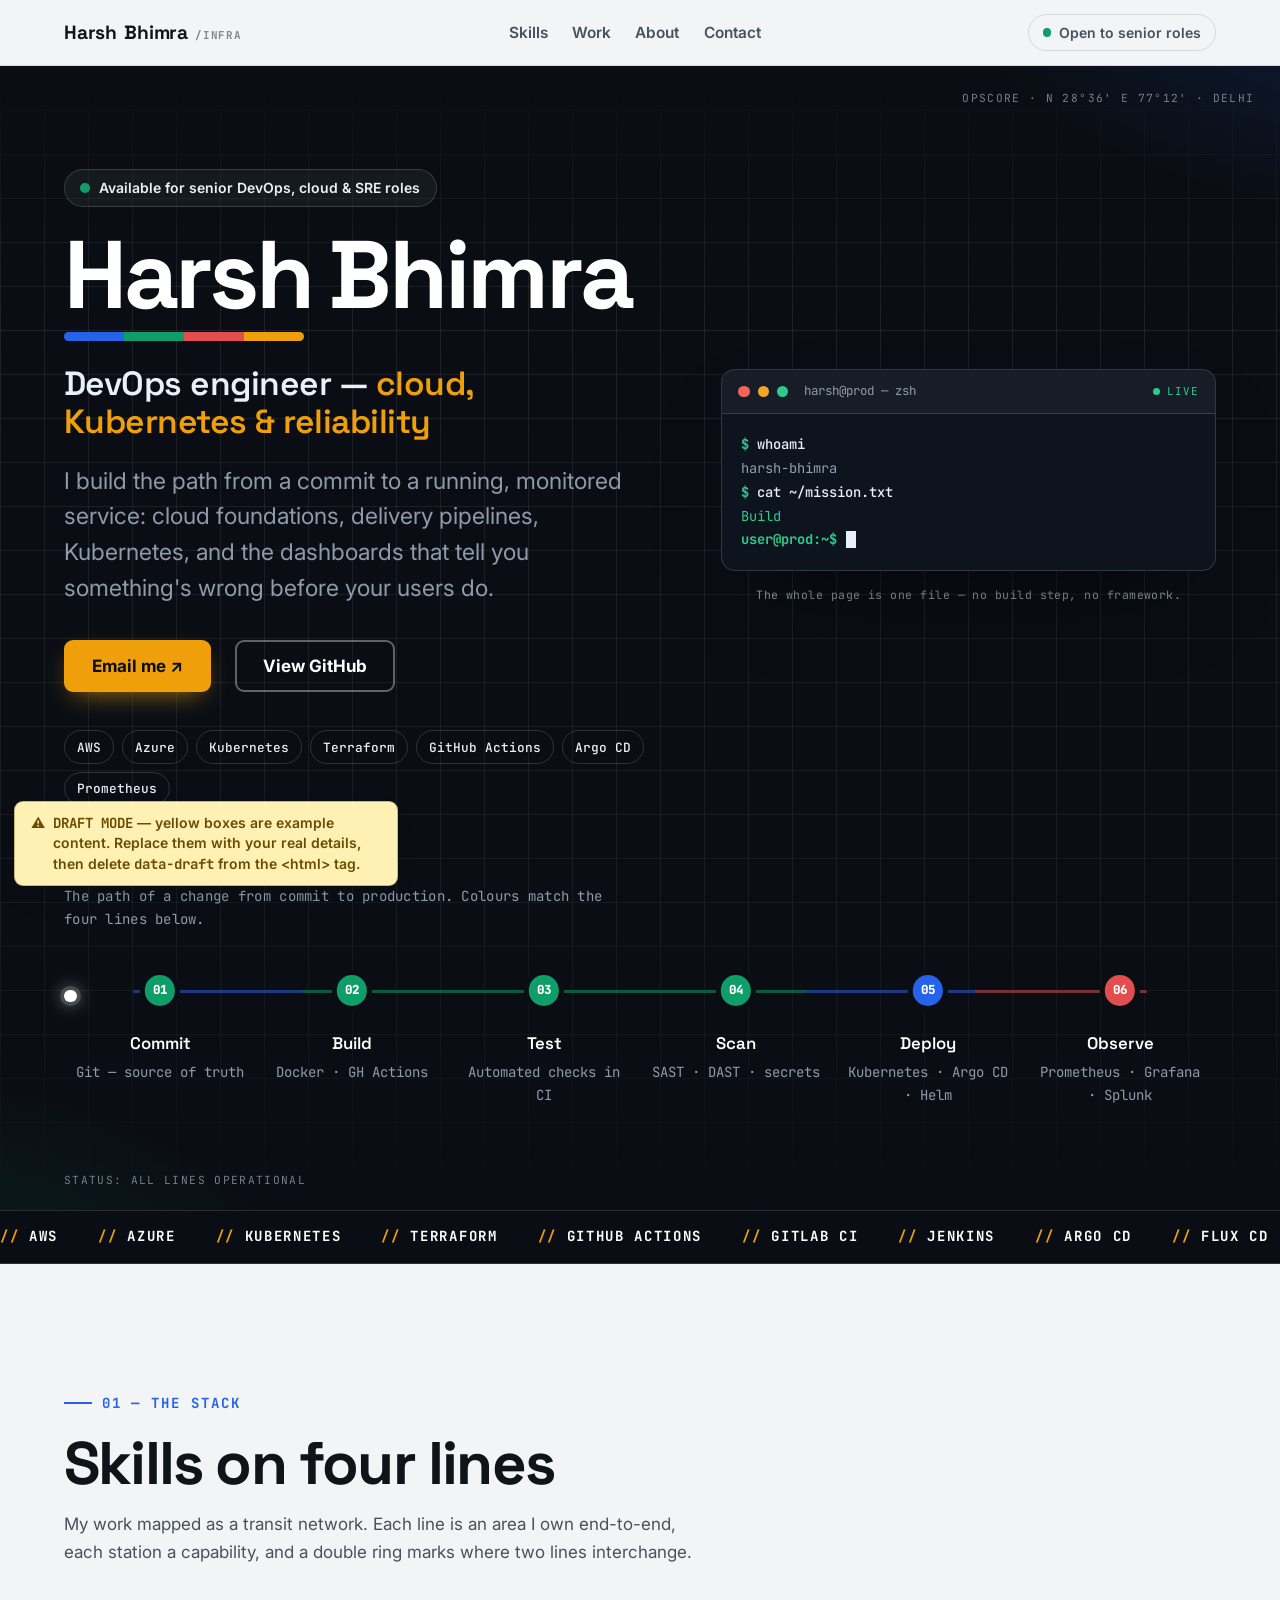
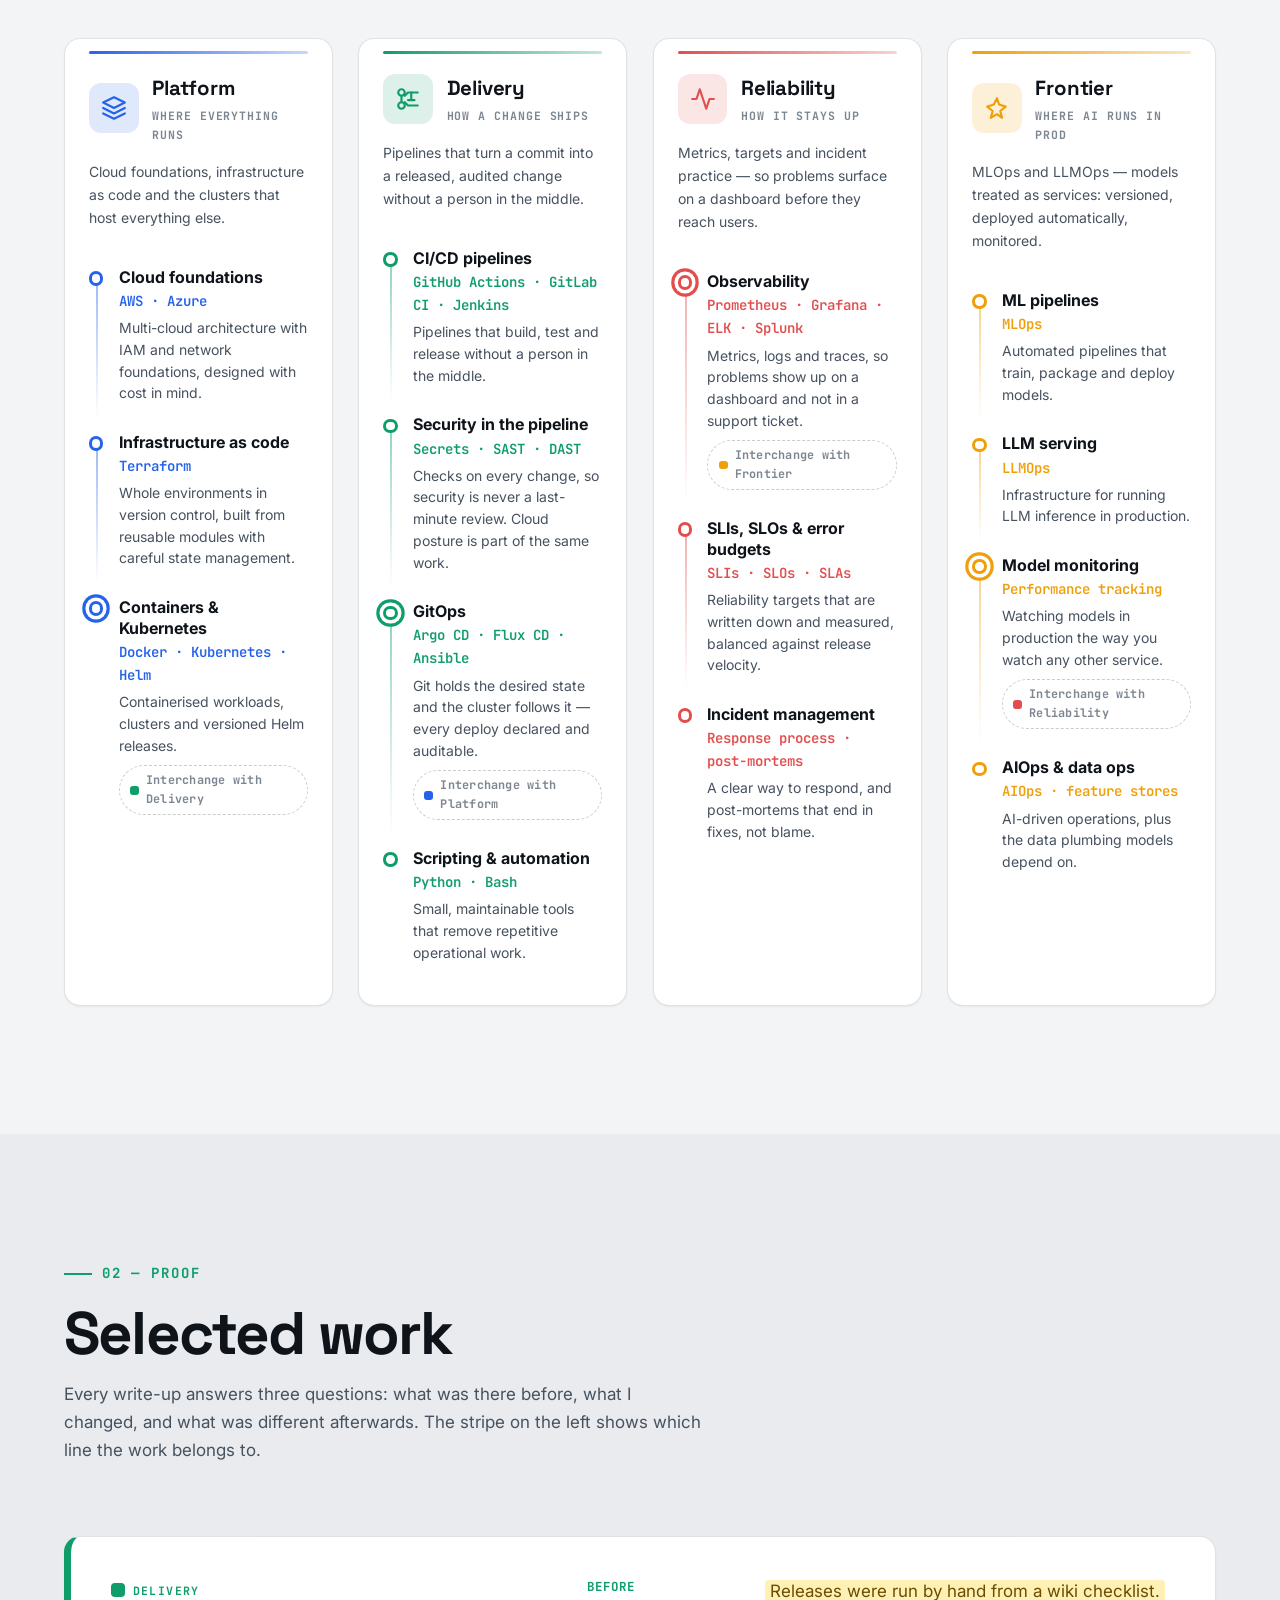
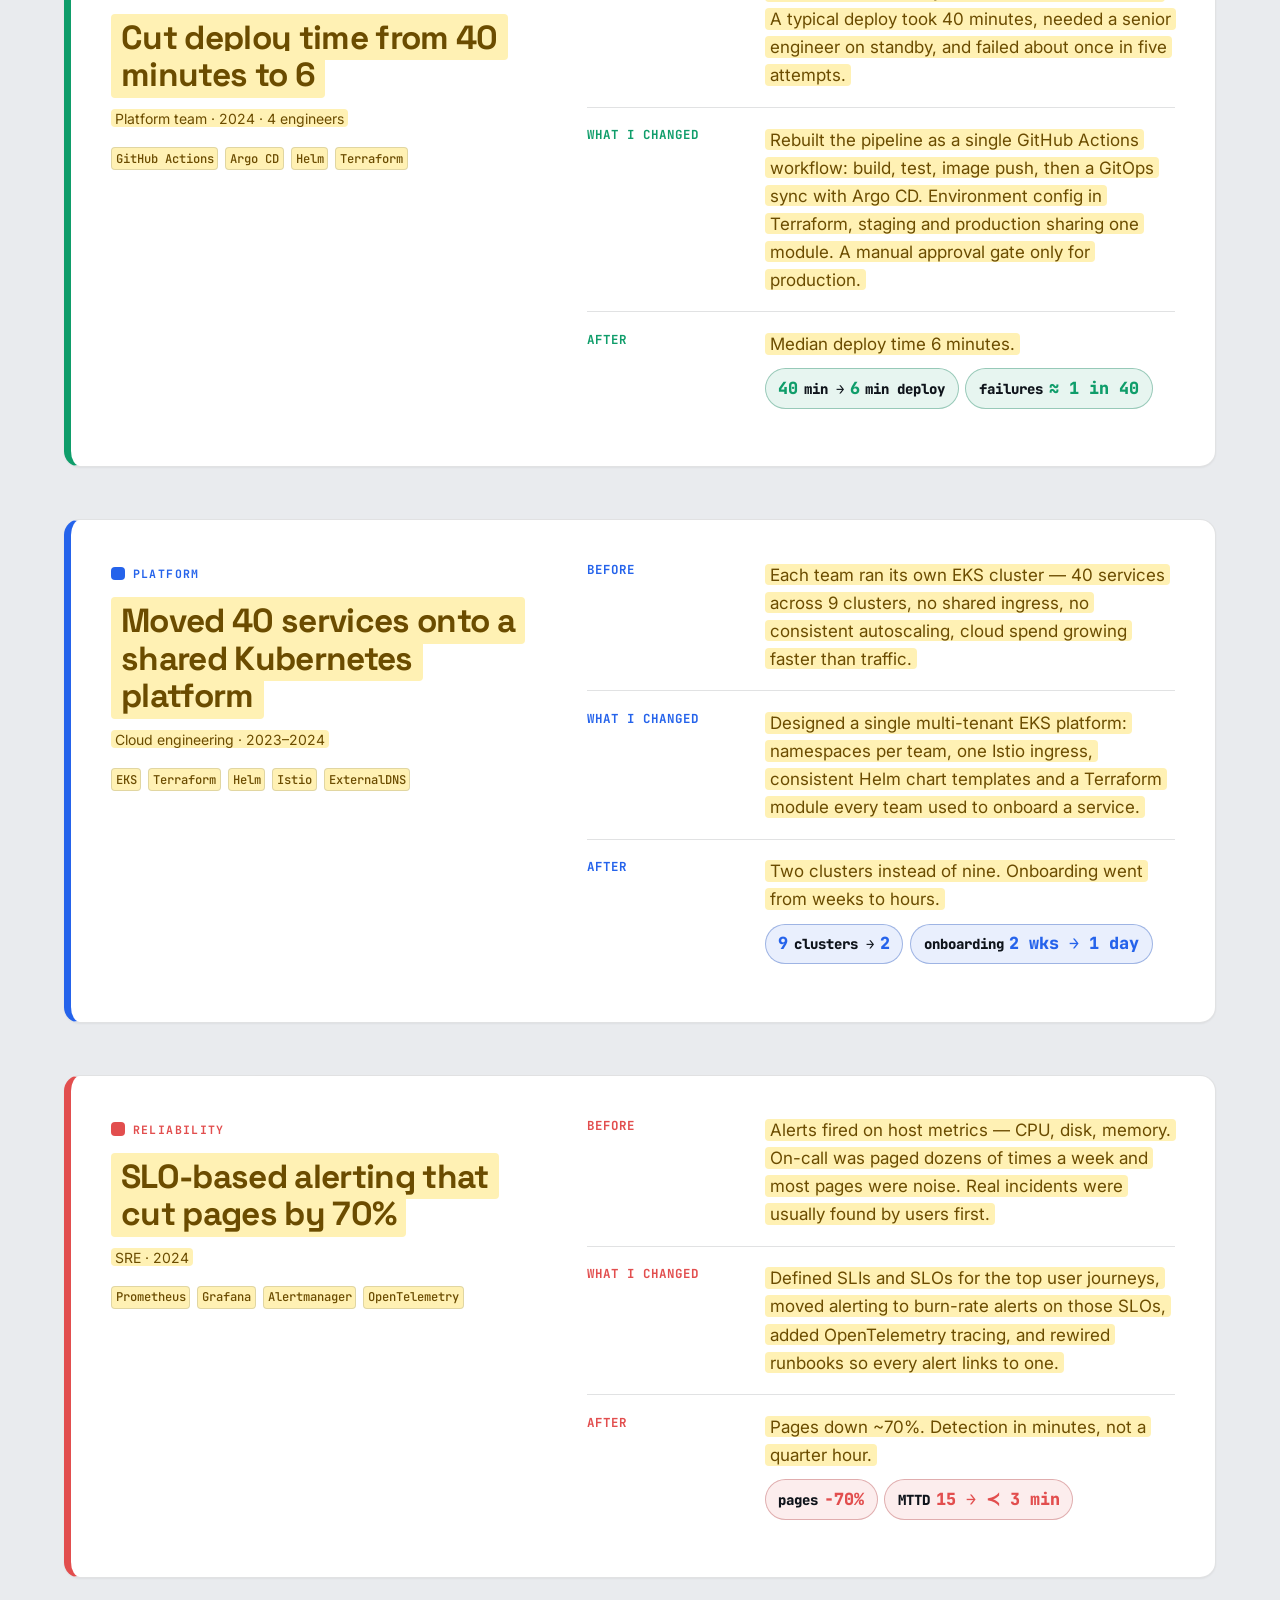
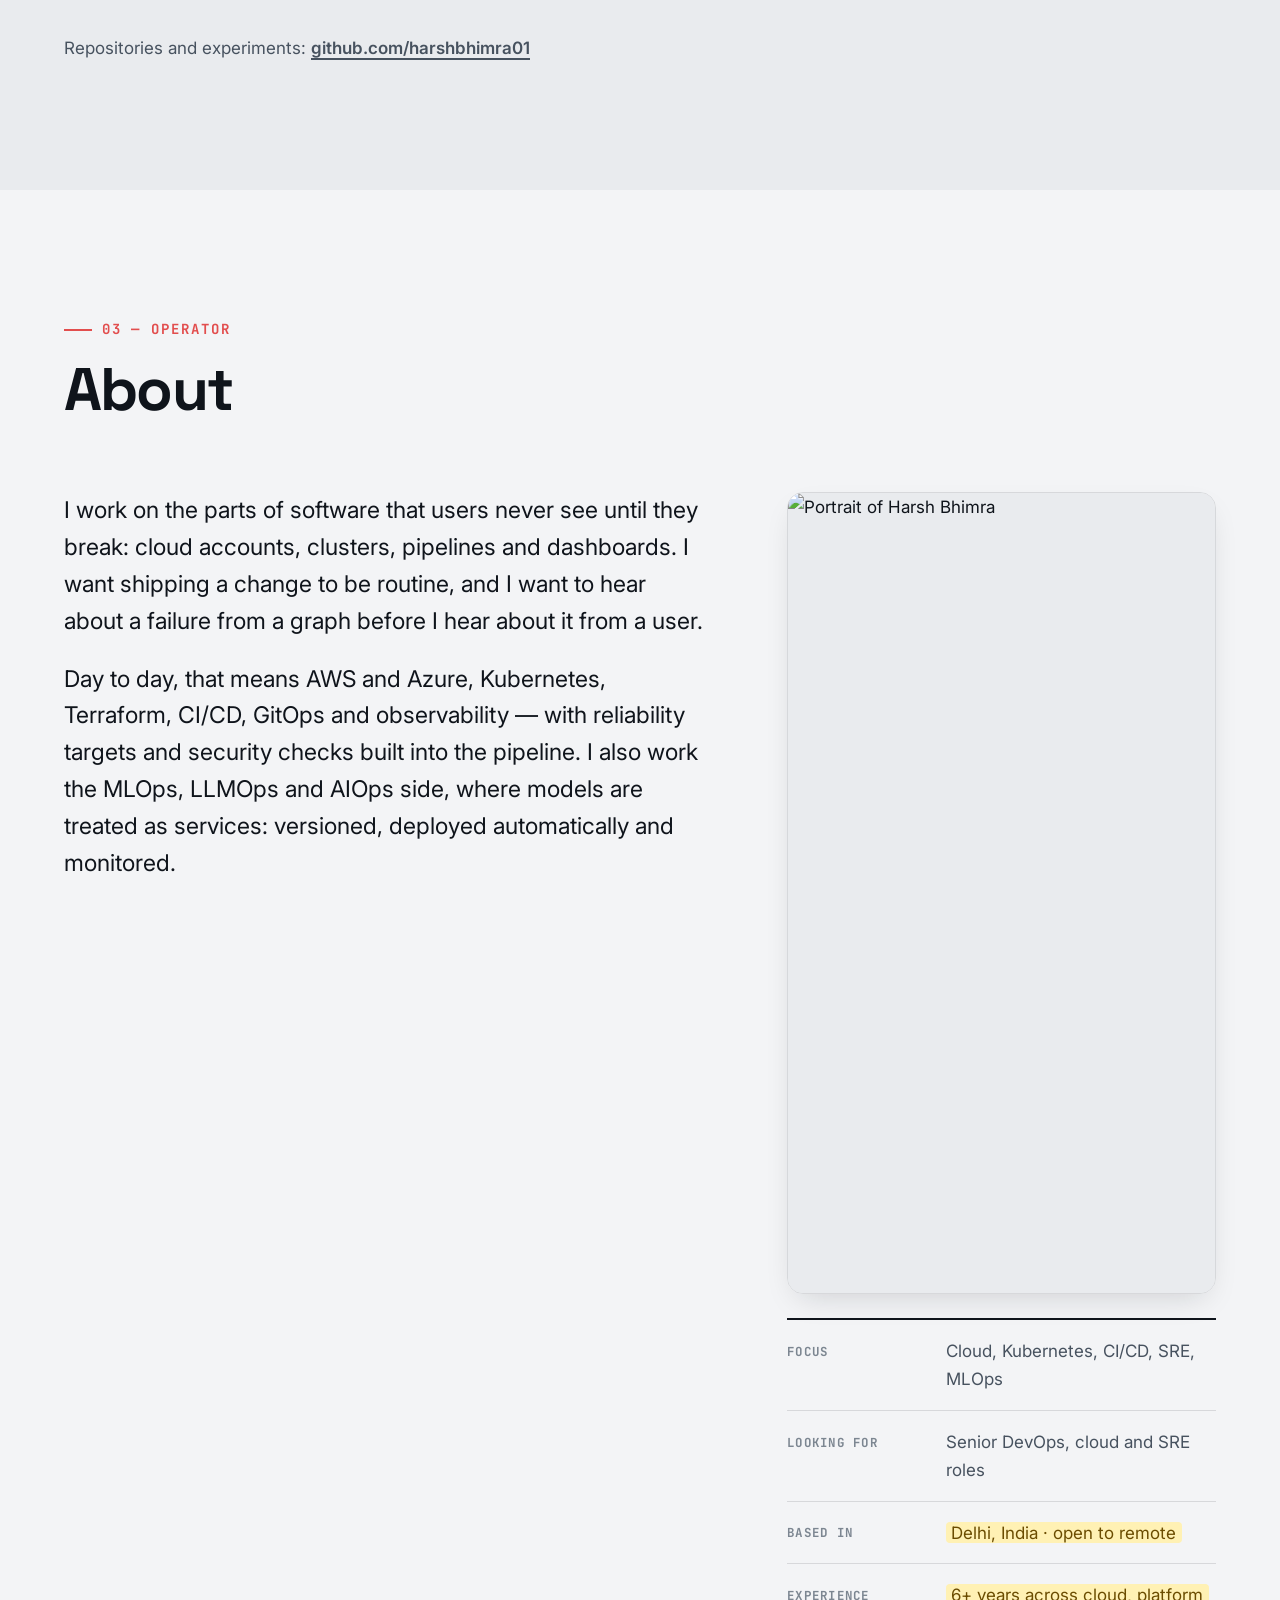
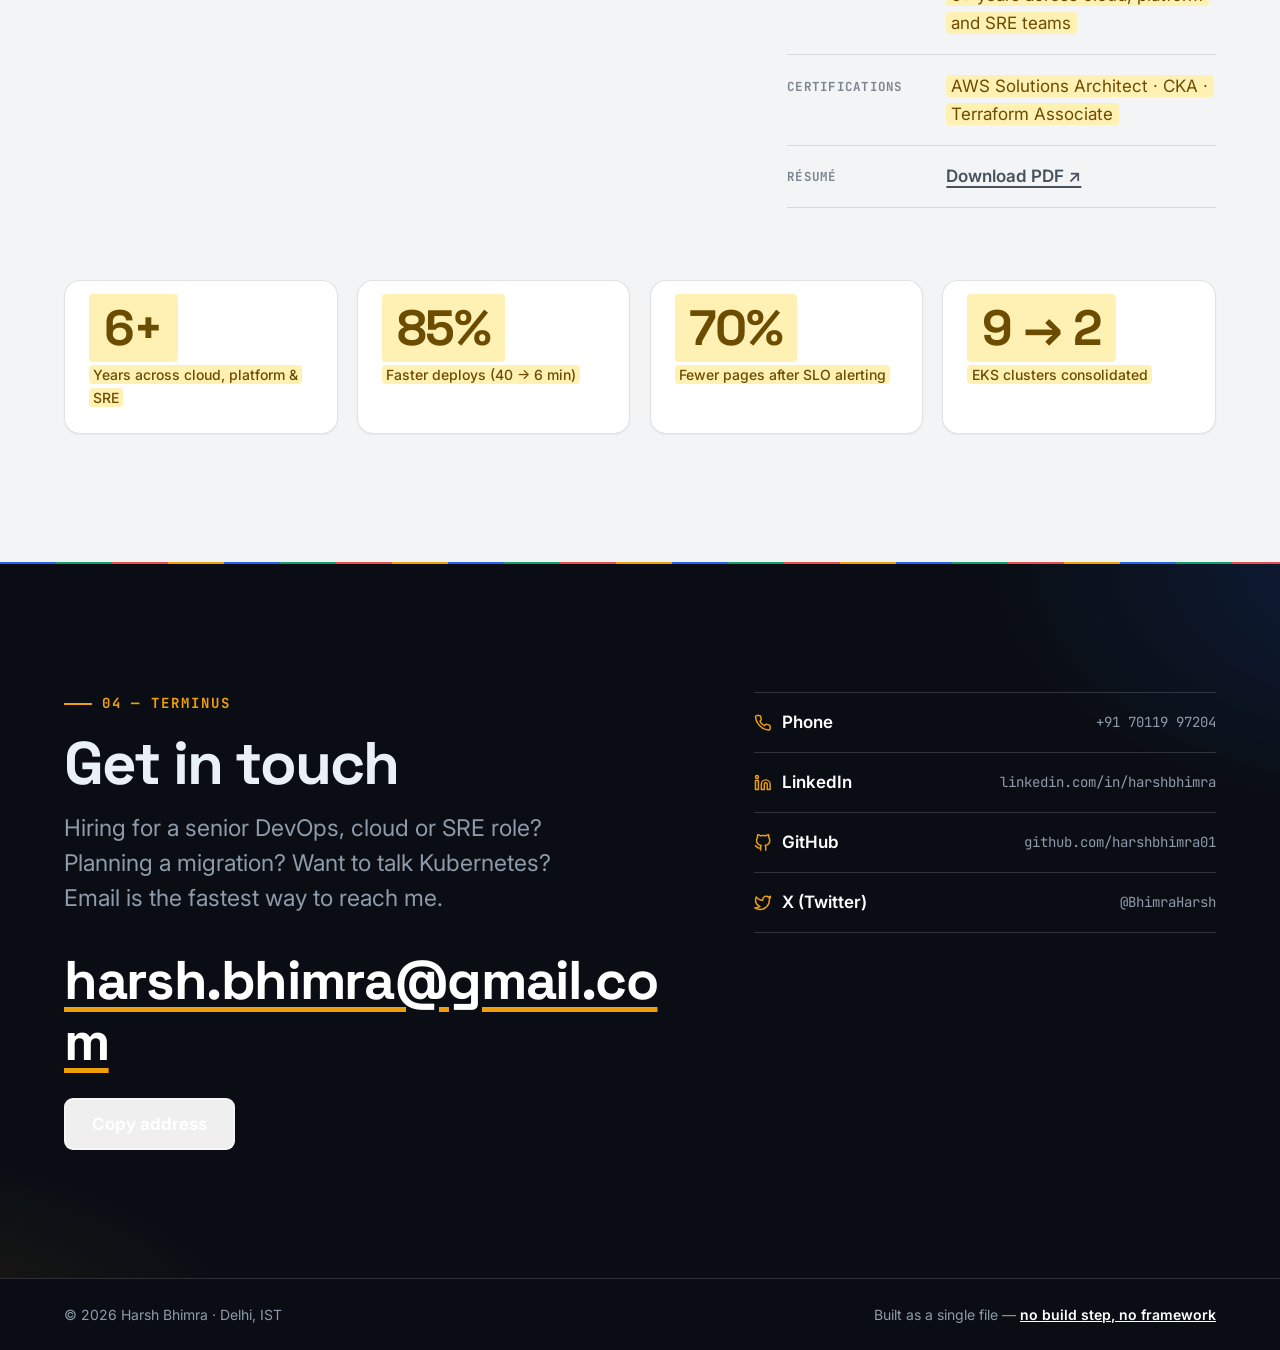
==== commit 4331640c: "Update comments" ====
--- a/index.html
+++ b/index.html
@@ -1,59 +1,34 @@
 <!DOCTYPE html>
-<!--
-  Harsh Bhimra — portfolio (single file, no build step, no framework)
-
-  BEFORE YOU LAUNCH
-  1. Every yellow highlight on the page is example content. Replace all of it
-     with your real years, certs, résumé details and three projects.
-     The work examples contain invented numbers: swap in true figures you can
-     explain in an interview, or write the result without a number.
-     Each case has a big before/after figure (the .delta block). If a project
-     has no honest number, delete that block; the panel still works.
-  2. Search for "[PLACEHOLDER]" and "YOUR-DOMAIN.com" and replace every one.
-  3. When you're done, delete the "data-draft" attribute from <html>.
-     The yellow highlights will vanish; the text stays.
-  4. Put these files in the SAME folder as index.html:
-       photo.jpg                  (optional: "HB" initials show if it is missing)
-       harsh-bhimra-resume.pdf
-       og.png                     (1200x630, for link previews)
-       robots.txt
-       sitemap.xml
-  5. Host the folder.
-
-  SECTIONS
-  hero  -> #top       skills -> #skills     work -> #work
-  about -> #about     contact -> #contact
-  Line anchors used by the hero route: #platform  #delivery  #reliability  #frontier
--->
 <html lang="en" data-draft>
 <head>
 <meta charset="utf-8">
 <meta name="viewport" content="width=device-width, initial-scale=1">
-
-<title>Harsh Bhimra | DevOps engineer</title>
+<title>Harsh Bhimra — DevOps engineer · cloud &amp; reliability</title>
 <meta name="description" content="Harsh Bhimra, DevOps engineer. Cloud infrastructure, Kubernetes, CI/CD, GitOps, observability and SRE, with MLOps and LLMOps on top. Open to senior roles.">
 <meta name="author" content="Harsh Bhimra">
-<meta name="theme-color" content="#12161C">
-<link rel="canonical" href="https://YOUR-DOMAIN.com/"><!-- [PLACEHOLDER] final URL -->
+<meta name="theme-color" content="#0B0F15">
+<meta name="color-scheme" content="light dark">
+<link rel="canonical" href="https://YOUR-DOMAIN.com/">
 
 <meta property="og:type" content="website">
 <meta property="og:site_name" content="Harsh Bhimra">
 <meta property="og:title" content="Harsh Bhimra | DevOps engineer">
 <meta property="og:description" content="Cloud infrastructure, Kubernetes, CI/CD, GitOps, observability and SRE. Open to senior DevOps, cloud and SRE roles.">
-<meta property="og:url" content="https://YOUR-DOMAIN.com/"><!-- [PLACEHOLDER] -->
-<meta property="og:image" content="https://YOUR-DOMAIN.com/og.png"><!-- [PLACEHOLDER] 1200x630 image -->
+<meta property="og:url" content="https://YOUR-DOMAIN.com/">
+<meta property="og:image" content="https://YOUR-DOMAIN.com/og.png">
 <meta property="og:image:alt" content="Harsh Bhimra, DevOps engineer">
 <meta name="twitter:card" content="summary_large_image">
 <meta name="twitter:creator" content="@BhimraHarsh">
 <meta name="twitter:title" content="Harsh Bhimra | DevOps engineer">
 <meta name="twitter:description" content="Cloud infrastructure, Kubernetes, CI/CD, GitOps, observability and SRE.">
-<meta name="twitter:image" content="https://YOUR-DOMAIN.com/og.png"><!-- [PLACEHOLDER] -->
-
-<link rel="icon" href="data:image/svg+xml,%3Csvg xmlns='http://www.w3.org/2000/svg' viewBox='0 0 32 32'%3E%3Crect width='32' height='32' rx='7' fill='%2312161C'/%3E%3Cpath d='M4 16h24' stroke='%236E9BFF' stroke-width='5' stroke-linecap='round'/%3E%3Ccircle cx='16' cy='16' r='6' fill='%23fff'/%3E%3C/svg%3E">
+<meta name="twitter:image" content="https://YOUR-DOMAIN.com/og.png">
+
+<link rel="icon" href="data:image/svg+xml,%3Csvg xmlns='http://www.w3.org/2000/svg' viewBox='0 0 32 32'%3E%3Crect width='32' height='32' rx='8' fill='%230B0F15'/%3E%3Crect x='6' y='7' width='20' height='4' rx='2' fill='%232563EB'/%3E%3Crect x='6' y='14' width='20' height='4' rx='2' fill='%230F9D6A'/%3E%3Crect x='6' y='21' width='20' height='4' rx='2' fill='%23E24E4E'/%3E%3C/svg%3E">
 
 <link rel="preconnect" href="https://fonts.googleapis.com">
 <link rel="preconnect" href="https://fonts.gstatic.com" crossorigin>
-<link rel="stylesheet" href="https://fonts.googleapis.com/css2?family=Overpass:wght@400;600;700;800;900&amp;display=swap">
+<link rel="stylesheet" href="https://fonts.googleapis.com/css2?family=Space+Grotesk:wght@500;600;700&amp;family=Inter:wght@400;500;600&amp;family=JetBrains+Mono:wght@400;500;700;800&amp;display=swap">
+<noscript><style>[data-reveal]{opacity:1 !important;transform:none !important}</style></noscript>
 
 <script type="application/ld+json">
 {
@@ -91,91 +66,96 @@
 </script>
 
 <style>
-/* ==========================================================================
-   TOKENS
-   Colour is a wayfinding system: each of the four lines owns one colour and
-   that colour means the same area of work everywhere on the page.
-   On dark surfaces the lines switch to lighter tints (-l) so they keep contrast.
-   ========================================================================== */
 :root {
   color-scheme: light;
-
-  /* surfaces and text */
-  --ground: #EEF0ED;
-  --paper:  #FFFFFF;
-  --ink:    #12161C;
-  --ink-2:  #48505B;   /* 7.1:1 on ground, 8.2:1 on white */
-  --rule:   #C9CFD3;
-  --night:  #12161C;
-  --night-2: #C9D0D6;  /* body text on night, 11.6:1 */
-  --night-3: #9AA5B1;  /* secondary text on night, 7.2:1 */
-  --night-rule: #2E3741;
-  --unlit:  #5F6B77;   /* a station the route has not reached yet */
-
-  /* lines */
-  --blue:  #1552C9;    /* Platform    */
-  --green: #0B7A4B;    /* Delivery    */
-  --red:   #C62828;    /* Reliability */
-  --amber: #E8A000;    /* Frontier    */
-  --blue-l:  #6E9BFF;
-  --green-l: #2ED191;
-  --red-l:   #FF6B62;
-  --amber-l: #FFB627;
-  --key:   linear-gradient(90deg, var(--blue) 0 25%, var(--green) 25% 50%, var(--red) 50% 75%, var(--amber) 75% 100%);
-  --key-l: linear-gradient(90deg, var(--blue-l) 0 25%, var(--green-l) 25% 50%, var(--red-l) 50% 75%, var(--amber-l) 75% 100%);
-
-  /* draft placeholders */
-  --ph-bg:  #FFF1B8;
-  --ph-ink: #5C3D00;
-
-  /* type: one family, Overpass (open-source highway-signage face) */
-  --font: "Overpass", "Segoe UI", Roboto, "Helvetica Neue", Arial, sans-serif;
-  --step--1: clamp(.875rem, .84rem + .15vw, .95rem);
-  --step-0:  clamp(1.0625rem, 1rem + .3vw, 1.1875rem);
-  --step-1:  clamp(1.25rem, 1.12rem + .6vw, 1.5rem);
-  --step-2:  clamp(1.5rem, 1.2rem + 1.4vw, 2.25rem);
-  --step-3:  clamp(2.5rem, 1.5rem + 4vw, 4.5rem);
-  --step-4:  clamp(3.5rem, 12.5vw, 8.5rem);
-
-  /* station geometry (shared by hero route and skill lines) */
-  --dot: 1.75rem;      /* marker diameter */
-  --bw: .375rem;       /* marker ring thickness */
-  --track: .375rem;    /* rail thickness */
-  --dt: .125rem;       /* marker offset from top of its row */
-
-  /* shape */
-  --panel: 28px;       /* big surfaces: map board, case panels */
-
-  /* layout */
-  --gutter: clamp(1rem, 5vw, 4rem);
-  --max: 80rem;
-}
-
-/* ==========================================================================
-   BASE
-   ========================================================================== */
+  --font-display: "Space Grotesk", "Segoe UI", Roboto, sans-serif;
+  --font-body:    "Inter", "Segoe UI", Roboto, Arial, sans-serif;
+  --font-mono:    "JetBrains Mono", "Cascadia Code", Consolas, monospace;
+  --bg:      #F3F4F6;
+  --bg-2:    #E9EBEE;
+  --paper:   #FFFFFF;
+  --ink:     #0F141B;
+  --ink-2:   #47525F;
+  --ink-3:   #7C8691;
+  --rule:    rgba(15, 20, 27, .12);
+  --rule-2:  rgba(15, 20, 27, .22);
+  --blue:  #2563EB;
+  --green: #0F9D6A;
+  --red:   #E24E4E;
+  --amber: #EF9F0A;
+  --dusk:     #0A0E14;
+  --dusk-2:   #0E141D;
+  --dusk-line: rgba(236, 241, 247, .14);
+  --dusk-text: #EAF0F7;
+  --dusk-muted: #8E9BAA;
+  --ph-bg:  #FFF1B4;
+  --ph-ink: #6B4C00;
+  --radius: 16px;
+  --radius-sm: 9px;
+  --gutter: clamp(1.25rem, 5vw, 4.5rem);
+  --max: 84rem;
+  --width-text: 40rem;
+  --shadow-sm: 0 1px 2px rgba(15, 20, 27, .05);
+  --shadow-md: 0 12px 32px -12px rgba(15, 20, 27, .18);
+  --shadow-lg: 0 30px 70px -30px rgba(15, 20, 27, .35);
+  --fs--1: clamp(.8125rem, .78rem + .14vw, .875rem);
+  --fs-0:  clamp(1rem, .98rem + .12vw, 1.0625rem);
+  --fs-1:  clamp(1.125rem, 1rem + .55vw, 1.5rem);
+  --fs-2:  clamp(1.375rem, 1.05rem + 1.3vw, 2.125rem);
+  --fs-3:  clamp(2rem, 1.15rem + 3.4vw, 3.75rem);
+  --fs-4:  clamp(3rem, 7.5vw, 7.25rem);
+}
+
+@media (prefers-color-scheme: dark) {
+  :root {
+    color-scheme: dark;
+    --bg:      #0B0F15;
+    --bg-2:    #10151D;
+    --paper:   #121924;
+    --ink:     #ECF1F7;
+    --ink-2:   #A9B4C2;
+    --ink-3:   #6F7B8A;
+    --rule:    rgba(236, 241, 247, .13);
+    --rule-2:  rgba(236, 241, 247, .24);
+    --blue:  #5F9BFF;
+    --green: #2FC98E;
+    --red:   #FF6A6D;
+    --amber: #FFBE45;
+    --ph-bg:  #3B2F00;
+    --ph-ink: #FFE08A;
+    --shadow-sm: 0 1px 2px rgba(0, 0, 0, .4);
+    --shadow-md: 0 14px 36px -14px rgba(0, 0, 0, .6);
+    --shadow-lg: 0 34px 80px -34px rgba(0, 0, 0, .75);
+  }
+}
+
 *, *::before, *::after { box-sizing: border-box; }
 html { -webkit-text-size-adjust: 100%; text-size-adjust: 100%; }
 @media (prefers-reduced-motion: no-preference) { html { scroll-behavior: smooth; } }
 
 body {
   margin: 0;
-  background: var(--ground);
+  background: var(--bg);
   color: var(--ink);
-  font-family: var(--font);
-  font-size: var(--step-0);
-  line-height: 1.6;
+  font-family: var(--font-body);
+  font-size: var(--fs-0);
+  line-height: 1.65;
   -webkit-font-smoothing: antialiased;
-}
-::selection { background: var(--amber-l); color: var(--ink); }
-h1, h2, h3, h4, p, ul, ol, dl, dd, figure { margin: 0; }
-h1, h2, h3 { text-wrap: balance; }
-p { text-wrap: pretty; }
+  text-rendering: optimizeLegibility;
+}
+h1, h2, h3, h4, p, ul, ol, dl, dd, figure, blockquote { margin: 0; }
 ul, ol { padding: 0; list-style: none; }
 a { color: inherit; }
+img { max-width: 100%; display: block; }
 [hidden] { display: none !important; }
-
-:focus-visible { outline: 3px solid var(--blue); outline-offset: 3px; border-radius: 2px; }
+::selection { background: var(--ink); color: var(--bg); }
+
+:focus-visible {
+  outline: 3px solid var(--blue);
+  outline-offset: 3px;
+  border-radius: 4px;
+}
+.on-dark :focus-visible { outline-color: var(--amber); }
 
 .wrap { width: 100%; max-width: var(--max); margin-inline: auto; padding-inline: var(--gutter); }
 .vh {
@@ -183,433 +163,456 @@
   clip: rect(0 0 0 0); clip-path: inset(50%); white-space: nowrap;
 }
 .skip {
-  position: absolute; left: 1rem; top: -5rem; z-index: 100;
-  background: var(--amber-l); color: var(--ink); padding: .75rem 1rem; border-radius: 6px; font-weight: 800;
-}
-.skip:focus { top: .75rem; }
-
-/* line colour utilities: set --c, children read it */
+  position: fixed; left: 1rem; top: -5rem; z-index: 200;
+  background: var(--dusk); color: #fff; padding: .75rem 1.1rem;
+  border-radius: var(--radius-sm); font-weight: 600; text-decoration: none;
+}
+.skip:focus { top: .875rem; }
+
 .c-blue  { --c: var(--blue); }
 .c-green { --c: var(--green); }
 .c-red   { --c: var(--red); }
 .c-amber { --c: var(--amber); }
 
-/* dark surfaces: lines use their light tints, focus rings turn amber */
-.on-dark { color: #fff; }
-.on-dark .c-blue  { --c: var(--blue-l); }
-.on-dark .c-green { --c: var(--green-l); }
-.on-dark .c-red   { --c: var(--red-l); }
-.on-dark .c-amber { --c: var(--amber-l); }
-.on-dark :focus-visible { outline-color: var(--amber-l); }
-
-/* ==========================================================================
-   HEADER  (dark; the nav is a strip map that lights up as you travel down the page)
-   ========================================================================== */
-.site-header { background: var(--night); border-bottom: 1px solid var(--night-rule); }
-.key { height: 6px; background: var(--key); }
+.kicker {
+  display: flex; align-items: center; gap: .6rem;
+  font-family: var(--font-mono); font-size: var(--fs--1);
+  font-weight: 700; letter-spacing: .14em; text-transform: uppercase;
+  color: var(--c, var(--ink-2));
+}
+.kicker::before {
+  content: ""; width: 1.75rem; height: 2px; background: var(--c, var(--ink-2));
+  flex: none;
+}
+
+.ph { background: transparent; color: inherit; padding: 0; border-radius: 0; }
+html[data-draft] .ph {
+  background: var(--ph-bg); color: var(--ph-ink);
+  padding: .05em .3em; border-radius: 4px;
+  -webkit-box-decoration-break: clone; box-decoration-break: clone;
+}
+html[data-draft] .draft-note { display: flex; }
+.draft-note {
+  display: none; position: fixed; left: .875rem; bottom: .875rem; z-index: 150;
+  max-width: min(24rem, calc(100vw - 1.75rem));
+  gap: .5rem; align-items: flex-start;
+  background: var(--ph-bg); color: var(--ph-ink);
+  border: 1px solid color-mix(in srgb, var(--ph-ink) 35%, transparent);
+  padding: .7rem 1rem; border-radius: var(--radius-sm);
+  font-size: var(--fs--1); font-weight: 600; line-height: 1.45;
+  box-shadow: var(--shadow-md);
+}
+.draft-note b { font-family: var(--font-mono); }
+
+.site-header {
+  position: sticky; top: 0; z-index: 100;
+  background: color-mix(in srgb, var(--bg) 72%, transparent);
+  -webkit-backdrop-filter: blur(14px) saturate(1.4);
+  backdrop-filter: blur(14px) saturate(1.4);
+  border-bottom: 1px solid var(--rule);
+}
 .site-header__row {
   display: flex; flex-wrap: wrap; align-items: center; justify-content: space-between;
-  gap: 0 2rem; padding-block: .25rem;
-}
-.wordmark { font-weight: 800; font-size: 1.25rem; letter-spacing: -.01em; text-decoration: none; padding-block: .5rem; color: #fff; }
-
-.nav { display: grid; grid-template-columns: repeat(4, minmax(0, 1fr)); width: 100%; }
-@media (min-width: 760px) { .nav { width: 23rem; } }
+  gap: 0 1.5rem; padding-block: .55rem;
+}
+.wordmark {
+  display: inline-flex; align-items: baseline; gap: .45rem;
+  font-family: var(--font-display); font-weight: 700; font-size: 1.2rem;
+  letter-spacing: -.01em; text-decoration: none; padding-block: .5rem;
+}
+.wordmark b { font-weight: 700; }
+.wordmark .wm-tag {
+  font-family: var(--font-mono); font-size: .68rem; font-weight: 700;
+  color: var(--ink-3); letter-spacing: .06em; text-transform: uppercase;
+}
+.nav { display: flex; gap: .125rem; margin-inline: -.5rem; }
 .nav a {
-  position: relative; display: flex; align-items: flex-end; justify-content: center;
-  min-height: 3.5rem; padding: 0 .25rem .5rem;
-  color: var(--night-2); font-weight: 600; font-size: .9375rem; text-decoration: none;
-}
-.nav a:hover, .nav a[aria-current] { color: #fff; }
-.nav a[aria-current] { font-weight: 800; }
-/* station */
-.nav a::before {
-  content: ""; position: absolute; top: .625rem; left: 50%; z-index: 1;
-  width: .875rem; height: .875rem; margin-left: -.4375rem; border-radius: 50%;
-  background: var(--night); border: 3px solid var(--unlit);
-}
-/* track to the next station */
-.nav a::after {
-  content: ""; position: absolute; top: calc(.625rem + .4375rem - 2px); left: 50%;
-  width: 100%; height: 4px; border-radius: 99px; background: var(--unlit);
-}
-.nav a:last-child::after { display: none; }
-.nav a.is-past::before { background: #fff; border-color: #fff; }
-.nav a.is-past::after { background: #fff; }
-.nav a[aria-current]::before { background: var(--amber-l); border-color: var(--amber-l); transform: scale(1.3); }
-.nav a:hover::before { border-color: #fff; }
-@media (min-width: 760px) {
-  .site-header { position: sticky; top: 0; z-index: 50; }
-}
-
-/* ==========================================================================
-   BUTTONS AND LINKS
-   ========================================================================== */
+  display: inline-flex; align-items: center; min-height: 44px; padding: 0 .7rem;
+  font-weight: 600; font-size: .9625rem; text-decoration: none;
+  border-radius: var(--radius-sm); color: var(--ink-2);
+}
+.nav a:hover { color: var(--ink); background: var(--rule); }
+.status-pill {
+  display: inline-flex; align-items: center; gap: .5rem;
+  font-size: var(--fs--1); font-weight: 600; color: var(--ink-2);
+  border: 1px solid var(--rule); border-radius: 99px; padding: .38rem .85rem;
+  white-space: nowrap; text-decoration: none;
+}
+.status-pill:hover { border-color: var(--rule-2); color: var(--ink); }
+.status-pill__dot { width: .55rem; height: .55rem; border-radius: 50%; background: var(--green); flex: none; }
+@media (max-width: 860px) { .status-pill span.dn { display: none; } .status-pill { padding: .5rem .65rem; } }
+@media (max-width: 720px) {
+  .wordmark .wm-tag { display: none; }
+  .nav a { padding: 0 .5rem; font-size: .9rem; }
+}
+
+.progress { position: absolute; left: 0; bottom: -1px; height: 2px; width: 0; background: linear-gradient(90deg, var(--blue), var(--green), var(--red), var(--amber)); }
+
 .btn {
-  display: inline-flex; align-items: center; justify-content: center;
-  min-height: 48px; padding: 0 1.5rem; border-radius: 6px;
-  border: 2px solid var(--ink); background: transparent; color: var(--ink);
-  font: inherit; font-weight: 800; text-decoration: none; cursor: pointer;
-}
-.btn--amber { background: var(--amber-l); border-color: var(--amber-l); color: var(--ink); }
-.btn--amber:hover { background: #fff; border-color: #fff; }
-.btn--night { border-color: #fff; color: #fff; }
-.btn--night:hover { background: #fff; color: var(--ink); }
-.textlink { font-weight: 700; text-decoration-thickness: 2px; text-underline-offset: .25em; }
+  display: inline-flex; align-items: center; justify-content: center; gap: .55rem;
+  min-height: 52px; padding: 0 1.625rem; border-radius: var(--radius-sm);
+  border: 2px solid transparent; font: inherit; font-weight: 700; text-decoration: none;
+  cursor: pointer; transition: transform .18s ease, box-shadow .18s ease, background .18s ease;
+}
+.btn:hover { transform: translateY(-2px); }
+.btn:active { transform: translateY(0); }
+.btn--primary { background: var(--amber); color: var(--dusk); box-shadow: 0 10px 26px -10px color-mix(in srgb, var(--amber) 70%, transparent); }
+.btn--primary:hover { background: var(--dusk); color: #fff; }
+.btn--ghost { border-color: rgba(255, 255, 255, .35); color: #fff; }
+.btn--ghost:hover { border-color: #fff; background: rgba(255, 255, 255, .08); }
+.btn--ink { background: var(--ink); color: var(--bg); }
+.btn--ink:hover { background: var(--blue); color: #fff; box-shadow: var(--shadow-md); }
+.btn--outline { border-color: var(--rule-2); color: var(--ink); }
+.btn--outline:hover { border-color: var(--ink); }
+.textlink { font-weight: 600; text-decoration-thickness: 2px; text-underline-offset: .25em; }
 .textlink:hover { color: var(--blue); }
-.on-dark .textlink { color: #fff; text-decoration-color: var(--amber-l); }
-.on-dark .textlink:hover { color: var(--amber-l); }
-
-/* ==========================================================================
-   STATIONS  (shared by the hero route and the skill lines)
-   Vertical by default. --c is the line colour, inherited from the parent.
-   ========================================================================== */
-.stn { position: relative; padding: 0 0 1.75rem calc(var(--dot) + 1.25rem); }
-.stn:last-child { padding-bottom: 0; }
-/* the track from this station down to the next */
-.stn::before {
-  content: ""; position: absolute;
-  left: calc((var(--dot) - var(--track)) / 2);
-  top: calc(var(--dt) + var(--dot) / 2);
-  width: var(--track); height: 100%;
-  background: var(--c); border-radius: 99px;
-}
-.stn:last-child::before { display: none; }
-/* the station marker */
-.stn::after {
-  content: ""; position: absolute; left: 0; top: var(--dt);
-  width: var(--dot); height: var(--dot); border-radius: 50%;
-  background: var(--paper); border: var(--bw) solid var(--c);
-}
-/* interchange: a second ring in ink */
-.stn--x::after { box-shadow: 0 0 0 .1875rem var(--paper), 0 0 0 .375rem var(--ink); }
-
-.stn__name { font-weight: 800; font-size: 1.25rem; line-height: 1.25; }
-.stn__tools { margin-top: .25rem; font-size: 1rem; font-weight: 600; line-height: 1.4; }
-.stn__desc { margin-top: .25rem; color: var(--ink-2); font-size: var(--step--1); line-height: 1.55; }
-.xchg { margin-top: .625rem; display: flex; align-items: center; gap: .5rem; font-size: .875rem; font-weight: 700; }
-.xchg i { width: .75rem; height: .75rem; border-radius: 3px; background: var(--o); flex: none; }
-
-/* ==========================================================================
-   HERO  (dark)
-   ========================================================================== */
-.hero { background: var(--night); padding-block: clamp(2.5rem, 6vw, 5rem) clamp(3rem, 6vw, 5rem); }
-
-.hero__grid { display: grid; gap: 1.75rem; }
-@media (min-width: 900px) {
-  .hero__grid { grid-template-columns: minmax(0, 1fr) auto; align-items: center; gap: clamp(3rem, 6vw, 6rem); }
-}
-
-/* portrait: the four-line key wrapped around a photo, with initials as a fallback */
-.hero__avatar {
-  width: clamp(7rem, 28vw, 11rem); aspect-ratio: 1;
-  border-radius: 50%; padding: 6px;
-  background: conic-gradient(var(--blue-l) 0 25%, var(--green-l) 25% 50%, var(--red-l) 50% 75%, var(--amber-l) 75% 100%);
-}
-@media (min-width: 900px) { .hero__avatar { width: clamp(13rem, 25vw, 22rem); padding: 8px; } }
-@media (max-width: 899px) { .hero__avatar { order: -1; } }
-.hero__disc {
-  position: relative; width: 100%; height: 100%; overflow: hidden;
-  border-radius: 50%; border: 5px solid var(--night);
-  background: #1E252E; color: #fff;
-  display: grid; place-items: center;
-  font-weight: 900; font-size: clamp(1.75rem, 5.5vw, 5rem); letter-spacing: -.03em;
-}
-.hero__disc img {
-  position: absolute; inset: 0; width: 100%; height: 100%;
-  object-fit: cover; object-position: center 20%;
+.on-dark .textlink:hover { color: var(--amber); }
+
+.hero {
+  --h: #EAF0F7; --hm: #8E9BAA; --hl: rgba(236, 241, 247, .16);
+  position: relative; overflow: hidden;
+  background:
+    radial-gradient(52rem 30rem at 112% -12%, rgba(37, 99, 235, .22), transparent 60%),
+    radial-gradient(44rem 28rem at -8% 112%, rgba(15, 157, 106, .16), transparent 60%),
+    radial-gradient(36rem 24rem at 38% 120%, rgba(226, 78, 78, .12), transparent 60%),
+    var(--dusk);
+  color: var(--h);
+  padding-block: clamp(3.5rem, 8vw, 6.5rem) clamp(3rem, 7vw, 5.5rem);
+}
+.hero::before {
+  content: ""; position: absolute; inset: 0; pointer-events: none;
+  background-image:
+    linear-gradient(var(--hl) 1px, transparent 1px),
+    linear-gradient(90deg, var(--hl) 1px, transparent 1px);
+  background-size: 44px 44px;
+  -webkit-mask-image: linear-gradient(180deg, transparent, rgba(0,0,0,.55) 22%, rgba(0,0,0,.35) 78%, transparent);
+  mask-image: linear-gradient(180deg, transparent, rgba(0,0,0,.55) 22%, rgba(0,0,0,.35) 78%, transparent);
+}
+.hero__corner {
+  position: absolute; font-family: var(--font-mono); font-size: .7rem;
+  letter-spacing: .12em; color: var(--hm); text-transform: uppercase; opacity: .8;
+  pointer-events: none;
+}
+.hero__corner--tl { top: 1.4rem; right: 1.6rem; }
+.hero__corner--bl { bottom: 1.3rem; left: var(--gutter); }
+@media (max-width: 900px) { .hero__corner { display: none; } }
+
+.hero__grid { position: relative; display: grid; gap: 3rem; align-items: center; }
+@media (min-width: 980px) { .hero__grid { grid-template-columns: minmax(0, 1.08fr) minmax(0, .92fr); gap: clamp(2.5rem, 6vw, 5.5rem); } }
+
+.hero__available {
+  display: inline-flex; align-items: center; gap: .6rem;
+  font-size: var(--fs--1); font-weight: 600; color: var(--h);
+  border: 1px solid var(--hl); border-radius: 99px; padding: .42rem .95rem;
+  background: rgba(236, 241, 247, .05);
+}
+.hero__available i { width: .6rem; height: .6rem; border-radius: 50%; background: var(--green); box-shadow: 0 0 0 0 rgba(47, 201, 142, .6); }
+@media (prefers-reduced-motion: no-preference) { .hero__available i { animation: ping 2.2s ease-out infinite; } }
+@keyframes ping {
+  0% { box-shadow: 0 0 0 0 rgba(47, 201, 142, .55); }
+  70%, 100% { box-shadow: 0 0 0 .75rem rgba(47, 201, 142, 0); }
 }
 
 .hero__name {
-  font-weight: 900; font-size: var(--step-4);
-  line-height: .9; letter-spacing: -.04em; color: #fff;
+  margin-top: 1.4rem; font-family: var(--font-display); font-weight: 700;
+  font-size: var(--fs-4); line-height: .95; letter-spacing: -.035em; color: #fff;
 }
 .hero__name span { display: block; }
-@media (min-width: 640px) { .hero__name span { display: inline; } }
-@media (min-width: 900px) {
-  .hero__name { font-size: clamp(6rem, 11.5vw, 10.5rem); }
-  .hero__name span { display: block; }
+@media (min-width: 640px) { .hero__name span { display: inline; } .hero__name span + span { margin-left: .18em; } }
+.hero__underline {
+  margin-top: .7rem; height: .55rem; width: min(15rem, 70%);
+  background: linear-gradient(90deg, var(--blue) 0 25%, var(--green) 25% 50%, var(--red) 50% 75%, var(--amber) 75% 100%);
+  border-radius: 99px;
 }
 .hero__role {
-  margin-top: 1.5rem; font-weight: 700; font-size: var(--step-2);
-  line-height: 1.15; letter-spacing: -.015em; color: #fff;
-}
-.hero__lede { margin-top: 1.25rem; max-width: 34rem; font-size: var(--step-1); line-height: 1.5; color: var(--night-2); }
-.hero__actions { margin-top: 1.75rem; display: flex; flex-wrap: wrap; align-items: center; gap: 1rem 1.75rem; }
-.hero__status { margin-top: 1.25rem; display: flex; align-items: flex-start; gap: .625rem; font-weight: 600; line-height: 1.4; }
-.pulse { width: .75rem; height: .75rem; margin-top: .4em; border-radius: 50%; background: var(--green-l); flex: none; }
-
-/* the route */
-.route__cap { margin-top: clamp(2.5rem, 5vw, 4rem); max-width: 36rem; color: var(--night-3); font-size: var(--step--1); }
-.route { margin-top: 1.5rem; display: grid; }
-.stn__link { display: block; color: inherit; text-decoration: none; border-radius: 4px; }
-.route .stn__name { font-size: var(--step-1); }
-.route .stn__tools { display: block; font-weight: 400; color: var(--night-3); font-size: var(--step--1); }
-.stn__link:hover .stn__name {
-  text-decoration: underline; text-decoration-thickness: 3px; text-underline-offset: .2em;
-  text-decoration-color: var(--c);
-}
-
-@media (min-width: 760px) {
-  .route { --dot: 2.25rem; --bw: .5rem; --track: .5rem; --dt: 0rem; grid-template-columns: repeat(6, minmax(0, 1fr)); }
-  .route .stn, .route .stn:last-child { padding: calc(var(--dot) + 1rem) 1rem 0 0; }
-  .route .stn::before {
-    left: calc(var(--dot) / 2); top: calc((var(--dot) - var(--track)) / 2);
-    width: 100%; height: var(--track);
+  margin-top: 1.5rem; font-family: var(--font-display); font-weight: 600;
+  font-size: clamp(1.35rem, 3.4vw, 2.1rem); line-height: 1.15; letter-spacing: -.015em; color: var(--h);
+}
+.hero__role em { font-style: normal; color: var(--amber); }
+.hero__lede { margin-top: 1.35rem; max-width: 36rem; font-size: var(--fs-1); line-height: 1.55; color: var(--hm); }
+.hero__actions { margin-top: 2.1rem; display: flex; flex-wrap: wrap; align-items: center; gap: 1rem 1.5rem; }
+.hero__tags { margin-top: 2.4rem; display: flex; flex-wrap: wrap; gap: .5rem; }
+.hero__tags span {
+  font-family: var(--font-mono); font-size: .8rem; font-weight: 500;
+  color: var(--h); border: 1px solid var(--hl); border-radius: 99px; padding: .32rem .75rem;
+}
+.hero__panel { min-width: 0; }
+@media (max-width: 979px) { .hero__panel { margin-top: .25rem; } }
+.hero__panel-note { margin-top: .9rem; text-align: center; font-family: var(--font-mono); font-size: .72rem; letter-spacing: .04em; color: var(--hm); }
+
+.term {
+  position: relative; background: var(--dusk-2);
+  border: 1px solid var(--hl); border-radius: 14px;
+  box-shadow: 0 40px 90px -40px rgba(0, 0, 0, .7);
+  overflow: hidden;
+}
+.term__bar {
+  display: flex; align-items: center; gap: .5rem;
+  padding: .7rem 1rem; border-bottom: 1px solid var(--hl);
+  background: rgba(236, 241, 247, .04);
+}
+.term__dot { width: .7rem; height: .7rem; border-radius: 50%; }
+.term__dot--r { background: #F2645A; } .term__dot--y { background: #F5A524; } .term__dot--g { background: #2FC98E; }
+.term__title { margin-left: .5rem; font-family: var(--font-mono); font-size: .78rem; color: var(--hm); }
+.term__live { margin-left: auto; display: inline-flex; align-items: center; gap: .4rem; font-family: var(--font-mono); font-size: .68rem; letter-spacing: .1em; color: #2FC98E; text-transform: uppercase; }
+.term__live i { width: .45rem; height: .45rem; border-radius: 50%; background: #2FC98E; }
+@media (prefers-reduced-motion: no-preference) { .term__live i { animation: blink 1.2s steps(2, start) infinite; } }
+.term__body { padding: 1.1rem 1.15rem 1.2rem; }
+.t-log { font-family: var(--font-mono); font-size: clamp(.74rem, 1.6vw, .86rem); line-height: 1.75; color: #D4DCE6; }
+.t-line { white-space: pre-wrap; word-break: break-word; }
+.t-line .t-prompt, .t-caret-line .t-prompt { color: #2FC98E; font-weight: 700; }
+.t-line .t-cmd { color: #EAF0F7; font-weight: 500; }
+.t-line .t-comment { color: #6E7B8B; }
+.t-line .t-dim { color: #8FA0B1; }
+.t-line .t-key { color: #5F9BFF; }
+.t-line .t-val { color: #FFBE45; }
+.t-line .t-ok { color: #2FC98E; }
+.t-line .t-warn { color: #FF6A6D; }
+.t-line.t-table { display: grid; grid-template-columns: 5.2rem 4.2rem 4.6rem 1fr; column-gap: 1.2rem; }
+.t-caret-line { display: flex; gap: .6rem; align-items: center; font-family: var(--font-mono); font-size: clamp(.74rem, 1.6vw, .86rem); color: #D4DCE6; }
+.t-caret {
+  display: inline-block; width: .6rem; height: 1.05rem; background: #EAF0F7;
+  animation: blink 1.05s steps(2, start) infinite;
+}
+@media (prefers-reduced-motion: reduce) { .t-caret { animation: none; opacity: .7; } }
+@keyframes blink { 50% { opacity: 0; } }
+
+.route__cap {
+  margin-top: clamp(3rem, 7vw, 5rem); max-width: 36rem;
+  color: var(--hm); font-size: var(--fs--1); font-family: var(--font-mono);
+  letter-spacing: .02em;
+}
+.route-hull { position: relative; margin-top: 1.6rem; }
+.route { display: grid; gap: .5rem; }
+.stn {
+  position: relative; display: flex; flex-direction: column; gap: .5rem;
+  background: rgba(236, 241, 247, .045); border: 1px solid var(--hl);
+  border-radius: var(--radius-sm); padding: 1rem 1.1rem .95rem;
+  transition: transform .2s ease, border-color .2s ease, background .2s ease;
+}
+.stn:hover { transform: translateY(-3px); border-color: var(--c); background: rgba(236, 241, 247, .07); }
+.stn__k { display: flex; flex-direction: column; align-items: flex-start; gap: .15rem; }
+.stn__i { width: 1.9rem; height: 1.9rem; border-radius: 50%; flex: none; background: var(--c); display: grid; place-items: center; color: #fff; font-family: var(--font-mono); font-size: .78rem; font-weight: 800; }
+.c-amber .stn__i, .stn--x .stn__i { color: var(--dusk); }
+.stn__name { font-family: var(--font-display); font-weight: 600; font-size: 1.05rem; color: #fff; }
+.stn__tools { font-family: var(--font-mono); font-size: var(--fs--1); color: var(--hm); }
+@media (min-width: 1060px) {
+  .route { grid-template-columns: repeat(6, minmax(0, 1fr)); gap: 0; }
+  .route::before {
+    content: ""; position: absolute; left: 6%; right: 6%; top: 2.05rem; height: 3px;
+    background: linear-gradient(90deg, var(--blue) 0 16.6%, var(--green) 16.6% 33.2%, var(--green) 33.2% 66.4%, var(--blue) 66.4% 83%, var(--red) 83% 100%);
+    border-radius: 99px; opacity: .5;
   }
-}
-
-/* The one orchestrated moment: the route draws itself once, station by station.
-   Without motion (or with reduced motion) the finished state is shown immediately. */
-@media (prefers-reduced-motion: no-preference) {
-  .route .stn::before {
-    transform-origin: top; animation: draw-y .5s linear both;
-    animation-delay: calc(var(--i) * .5s + .5s);
+  .stn { background: none; border: 0; align-items: center; text-align: center; padding-top: 4.6rem; padding-inline: .75rem; }
+  .stn:hover { transform: none; background: none; border: 0; }
+  .stn__i { position: absolute; top: 1.15rem; left: 50%; transform: translateX(-50%); z-index: 1; box-shadow: 0 0 0 5px var(--dusk); }
+  .stn__k { align-items: center; }
+}
+.packet {
+  display: none;
+}
+@media (min-width: 1060px) and (prefers-reduced-motion: no-preference) {
+  .packet {
+    display: block; position: absolute; z-index: 2; top: 2.05rem;
+    width: .8rem; height: .8rem; border-radius: 50%;
+    background: #fff; box-shadow: 0 0 0 4px rgba(255, 255, 255, .15), 0 0 18px rgba(255, 255, 255, .8);
+    animation: ride 9s cubic-bezier(.45,.05,.35,1) infinite;
   }
-  .route .stn::after {
-    animation: light .3s ease-out both;
-    animation-delay: calc(var(--i) * .5s + .5s);
+  @keyframes ride {
+    0%   { left: 3%;   background: var(--blue); }
+    25%  { background: var(--green); }
+    50%  { background: var(--green); }
+    70%  { background: var(--blue); }
+    100% { left: calc(97% - .8rem); background: var(--red); }
   }
-  .pulse { animation: pulse 2s ease-out 2 1.4s; }
-}
-@media (min-width: 760px) and (prefers-reduced-motion: no-preference) {
-  .route .stn::before { transform-origin: left center; animation-name: draw-x; }
-}
-@keyframes draw-y { from { transform: scaleY(0); } }
-@keyframes draw-x { from { transform: scaleX(0); } }
-@keyframes light {
-  from { border-color: var(--unlit); background: var(--night); }
-  to   { border-color: var(--c);     background: var(--paper); }
-}
-@keyframes pulse {
-  0%   { box-shadow: 0 0 0 0 rgba(46, 209, 145, .5); }
-  100% { box-shadow: 0 0 0 .75rem rgba(46, 209, 145, 0); }
-}
-
-/* platform edge: tactile paving between the dark station and the daylight */
-.edge {
-  height: 24px; background-color: var(--amber-l);
-  background-image: radial-gradient(circle at 6px 6px, rgba(18, 22, 28, .38) 0 2.75px, transparent 3.25px);
-  background-size: 12px 12px;
-}
-
-/* ==========================================================================
-   SECTIONS
-   ========================================================================== */
-.section { padding-block: clamp(4rem, 9vw, 7.5rem); scroll-margin-top: 5.5rem; }
-.section--paper { background: var(--paper); }
-.section__head { max-width: 46rem; margin-bottom: clamp(2.5rem, 5vw, 4rem); }
-.section__title { font-weight: 900; font-size: var(--step-3); line-height: 1; letter-spacing: -.035em; }
-.section__intro { margin-top: 1.25rem; max-width: 40rem; color: var(--ink-2); }
-
-/* ---- skills: the map board (wide screens) ---- */
-.map { display: none; }
-@media (min-width: 1000px) {
-  .map {
-    display: block; margin-bottom: clamp(3rem, 6vw, 4.5rem);
-    padding: clamp(1.5rem, 3vw, 2.5rem) clamp(1.5rem, 3vw, 3rem);
-    background: var(--night); border-radius: var(--panel);
-  }
-}
-.map svg { display: block; width: 100%; height: auto; }
-.map .track { fill: none; stroke: var(--c); stroke-width: 12; stroke-linecap: round; stroke-linejoin: round; }
-.map .stop  { fill: #fff; stroke: var(--c); stroke-width: 6; }
-.map .swap  { fill: var(--night); stroke: #fff; stroke-width: 7; }
-.map .badge rect { fill: var(--c); }
-.map text { font-family: var(--font); font-weight: 700; font-size: 19px; fill: #fff; }
-.map .badge text { font-weight: 800; font-size: 17px; fill: var(--night); text-anchor: middle; }
-.map .end   { text-anchor: end; }
-.map .mid   { text-anchor: middle; }
-.map .note  { font-weight: 600; fill: var(--night-2); font-size: 17px; }
-.map g { transition: opacity .2s; }
-@media (hover: hover) {
-  .map svg:has(.c-blue:hover)  :is(.c-green, .c-red, .c-amber),
-  .map svg:has(.c-green:hover) :is(.c-blue, .c-red, .c-amber),
-  .map svg:has(.c-red:hover)   :is(.c-blue, .c-green, .c-amber),
-  .map svg:has(.c-amber:hover) :is(.c-blue, .c-green, .c-red) { opacity: .2; }
-}
-
-/* ---- skills: the four lines ---- */
-.lines { display: grid; grid-template-columns: minmax(0, 1fr); gap: 3.5rem 2.5rem; }
-@media (min-width: 720px)  { .lines { grid-template-columns: repeat(2, minmax(0, 1fr)); } }
+}
+
+.section { position: relative; padding-block: clamp(4.5rem, 10vw, 8rem); scroll-margin-top: 4.5rem; }
+.section--bg { background: var(--bg-2); }
+.section__head { max-width: 52rem; margin-bottom: clamp(2.75rem, 6vw, 4.5rem); }
+.section__title { margin-top: 1.1rem; font-family: var(--font-display); font-weight: 700; font-size: var(--fs-3); line-height: 1.02; letter-spacing: -.03em; }
+.section__intro { margin-top: 1rem; max-width: var(--width-text); color: var(--ink-2); }
+
+[data-reveal] { opacity: 0; transform: translateY(26px); transition: opacity .7s cubic-bezier(.2,.7,.3,1), transform .7s cubic-bezier(.2,.7,.3,1); transition-delay: var(--d, 0s); }
+[data-reveal].in { opacity: 1; transform: none; }
+@media (prefers-reduced-motion: reduce) { [data-reveal] { opacity: 1; transform: none; transition: none; } }
+
+.ticker {
+  position: relative; background: var(--dusk); color: #fff;
+  border-block: 1px solid var(--dusk-line); overflow: hidden;
+  padding-block: .9rem;
+}
+.ticker__track { display: flex; gap: 2.5rem; width: max-content; font-family: var(--font-mono); font-weight: 700; font-size: var(--fs--1); letter-spacing: .12em; text-transform: uppercase; }
+@media (prefers-reduced-motion: no-preference) { .ticker__track { animation: marquee 36s linear infinite; } }
+.ticker__track span { white-space: nowrap; }
+.ticker__track span::before { content: "// "; color: var(--amber); }
+@keyframes marquee { to { transform: translateX(-50%); } }
+
+.lines { display: grid; gap: 1.6rem; }
+@media (min-width: 640px)  { .lines { grid-template-columns: repeat(2, minmax(0, 1fr)); } }
 @media (min-width: 1120px) { .lines { grid-template-columns: repeat(4, minmax(0, 1fr)); } }
-.line { scroll-margin-top: 7rem; }
+.line {
+  position: relative; background: var(--paper); border: 1px solid var(--rule);
+  border-radius: var(--radius); padding: 1.5rem 1.5rem 1.7rem;
+  box-shadow: var(--shadow-sm);
+  transition: transform .25s ease, box-shadow .25s ease, border-color .25s ease;
+}
+.line::before {
+  content: ""; position: absolute; top: .75rem; left: 1.5rem; right: 1.5rem; height: 3px;
+  border-radius: 99px; background: linear-gradient(90deg, var(--c), color-mix(in srgb, var(--c) 25%, transparent));
+}
+.line:hover { transform: translateY(-5px); border-color: color-mix(in srgb, var(--c) 45%, var(--rule)); box-shadow: var(--shadow-md); }
+.line__head { display: flex; align-items: center; gap: .85rem; margin-top: .6rem; }
 .line__badge {
-  display: inline-block; padding: .3rem 1rem; border-radius: 99px;
-  background: var(--c); color: #fff; font-weight: 800; font-size: var(--step-1); line-height: 1.25;
-}
-.c-amber .line__badge { color: var(--ink); }
-.line__blurb { margin-top: .75rem; color: var(--ink-2); font-size: var(--step--1); }
-.stns { margin-top: 1.75rem; margin-left: .375rem; }
-/* arriving from a hero station: ring the line you landed on */
-.line:target .line__badge { box-shadow: 0 0 0 4px var(--paper), 0 0 0 7px var(--c); }
-@media (prefers-reduced-motion: no-preference) {
-  .line:target .line__badge { animation: arrive .9s ease-out 1; }
-}
-@keyframes arrive {
-  from { box-shadow: 0 0 0 4px var(--paper), 0 0 0 4px var(--c); }
-  to   { box-shadow: 0 0 0 4px var(--paper), 0 0 0 7px var(--c); }
-}
-
-/* ---- work: each project is a sign panel in its line colour ---- */
-.cases { display: grid; gap: clamp(1.25rem, 3vw, 2rem); }
+  display: grid; place-items: center; width: 3.1rem; height: 3.1rem; border-radius: 12px;
+  background: color-mix(in srgb, var(--c) 14%, var(--paper)); color: var(--c); flex: none;
+}
+.c-amber .line__badge { background: color-mix(in srgb, var(--amber) 16%, var(--paper)); }
+.line__name { font-family: var(--font-display); font-weight: 700; font-size: 1.28rem; letter-spacing: -.01em; }
+.line__count { font-family: var(--font-mono); font-size: .72rem; font-weight: 700; color: var(--ink-3); letter-spacing: .08em; text-transform: uppercase; }
+.line__blurb { margin-top: 1rem; color: var(--ink-2); font-size: var(--fs--1); }
+.stns { margin-top: 1.5rem; display: grid; gap: 0; }
+.stn-skill { position: relative; padding: .85rem 0 .9rem 1.85rem; }
+.stn-skill:not(:last-child)::before {
+  content: ""; position: absolute; left: .42rem; top: 1.7rem; bottom: 0; width: 2px;
+  background: linear-gradient(var(--c), transparent); opacity: .45; border-radius: 99px;
+}
+.stn-skill::after {
+  content: ""; position: absolute; left: 0; top: 1.12rem; width: .9rem; height: .9rem;
+  border-radius: 50%; background: var(--paper); border: .22rem solid var(--c);
+}
+.stn-skill.x::after { box-shadow: 0 0 0 .22rem var(--paper), 0 0 0 .42rem var(--c); }
+.stn-skill h4 { font-weight: 700; font-size: 1rem; line-height: 1.3; }
+.stn-skill .tools { margin-top: .15rem; font-family: var(--font-mono); font-size: var(--fs--1); color: var(--c); font-weight: 600; }
+.stn-skill p.desc { margin-top: .25rem; color: var(--ink-2); font-size: var(--fs--1); line-height: 1.55; }
+.xchg { margin-top: .55rem; display: inline-flex; align-items: center; gap: .45rem; font-family: var(--font-mono); font-size: .74rem; font-weight: 700; color: var(--ink-3); border: 1px dashed var(--rule-2); border-radius: 99px; padding: .28rem .65rem; letter-spacing: .02em; }
+.xchg i { width: .55rem; height: .55rem; border-radius: 3px; background: var(--o); flex: none; }
+
+.cases { display: grid; gap: clamp(2rem, 5vw, 3.25rem); }
 .case {
-  position: relative; isolation: isolate; overflow: hidden;
-  display: grid; gap: 2rem 3rem;
-  padding: clamp(1.5rem, 4vw, 3.25rem);
-  background: var(--c); color: #fff; border-radius: var(--panel);
-}
-/* a big dark ring, like a station marker seen up close */
-.case::before {
-  content: ""; position: absolute; z-index: -1; right: -7rem; top: -7rem;
-  width: 24rem; height: 24rem; border-radius: 50%; border: 2.5rem solid rgba(0, 0, 0, .12);
-}
-@media (min-width: 960px) {
-  .case { grid-template-columns: minmax(0, 1.15fr) minmax(0, 1fr); grid-template-areas: "head delta" "ba ba"; align-items: start; }
-}
-.case__head { grid-area: head; }
-.case__line {
-  display: inline-block; padding: .2rem .875rem; border-radius: 99px;
-  background: #fff; color: var(--c); font-weight: 800; font-size: .9375rem; line-height: 1.5;
-}
-.case__title { margin-top: 1.25rem; font-weight: 800; font-size: var(--step-2); line-height: 1.1; letter-spacing: -.02em; }
-.case__meta { margin-top: .875rem; font-size: var(--step--1); }
-.case__tools { margin-top: .25rem; font-weight: 700; font-size: var(--step--1); }
-
-/* the headline result: before, an honest rail, after */
-.delta { grid-area: delta; align-self: center; }
-.delta__row {
-  display: flex; align-items: center; gap: clamp(.75rem, 2vw, 1.5rem);
-  font-weight: 900; font-size: clamp(2.75rem, 6vw, 5.25rem); line-height: 1; letter-spacing: -.035em;
-}
-.delta__from { font-size: .62em; font-weight: 800; }
-.delta small { margin-left: .25em; font-size: .34em; font-weight: 700; letter-spacing: 0; }
-.delta__rail { position: relative; flex: 1 1 2rem; min-width: 2rem; height: .5rem; border-radius: 99px; background: #fff; }
-.delta__rail::before, .delta__rail::after {
-  content: ""; position: absolute; top: 50%; width: 1.5rem; height: 1.5rem;
-  border-radius: 50%; border: .4rem solid #fff; transform: translateY(-50%);
-}
-.delta__rail::before { left: -.25rem; background: var(--c); }
-.delta__rail::after  { right: -.25rem; background: #fff; }
-.delta__label { margin-top: 1rem; font-size: var(--step--1); font-weight: 600; line-height: 1.4; }
-
-.ba { grid-area: ba; display: grid; gap: 1.5rem; padding-top: 1.75rem; border-top: 1px solid rgba(255, 255, 255, .45); }
-.ba > div { display: grid; align-content: start; gap: .5rem; }
-@media (min-width: 900px) {
-  .ba { grid-template-columns: repeat(3, minmax(0, 1fr)); gap: 0; }
-  .ba > div { padding-inline: 1.75rem; border-left: 1px solid rgba(255, 255, 255, .45); }
-  .ba > div:first-child { padding-left: 0; border-left: 0; }
-  .ba > div:last-child { padding-right: 0; }
-}
-.ba dt { display: flex; align-items: center; gap: .625rem; font-weight: 800; font-size: 1.125rem; }
-.ba dt::before {
-  content: ""; flex: none; width: 1.125rem; height: 1.125rem; border-radius: 50%; border: .3rem solid #fff;
-}
-.ba > div:nth-child(2) dt::before { background: linear-gradient(90deg, #fff 50%, transparent 50%); }
-.ba > div:last-child dt::before { background: #fff; }
-.ba dd { max-width: 40rem; }
-.ba > div:last-child dd { font-weight: 700; }
-
-.work__more { margin-top: clamp(2.5rem, 5vw, 3.5rem); }
-
-/* draft placeholders: only highlighted while <html data-draft> is present */
-.ph { background: transparent; color: inherit; padding: 0; border-radius: 0; }
-html[data-draft] .ph {
-  background: var(--ph-bg); color: var(--ph-ink); padding: .05em .35em; border-radius: 3px;
-  -webkit-box-decoration-break: clone; box-decoration-break: clone;
-}
-
-/* ---- about: the facts are a ticket ---- */
+  position: relative; display: grid; gap: 1.75rem 3.5rem;
+  background: var(--paper); border: 1px solid var(--rule); border-left: .45rem solid var(--c);
+  border-radius: var(--radius); padding: clamp(1.5rem, 4vw, 2.5rem);
+  box-shadow: var(--shadow-sm);
+  transition: transform .25s ease, box-shadow .25s ease;
+}
+.case:hover { transform: translateY(-4px); box-shadow: var(--shadow-md); }
+@media (min-width: 980px) { .case { grid-template-columns: minmax(0, 1fr) minmax(0, 1.4fr); } }
+.case__chip {
+  display: inline-flex; align-items: center; gap: .5rem; font-family: var(--font-mono);
+  font-size: .72rem; font-weight: 700; letter-spacing: .12em; text-transform: uppercase; color: var(--c);
+}
+.case__chip::before { content: ""; width: .85rem; height: .85rem; border-radius: 4px; background: var(--c); }
+.case__title { margin-top: .85rem; font-family: var(--font-display); font-weight: 700; font-size: var(--fs-2); line-height: 1.12; letter-spacing: -.02em; }
+.case__meta { margin-top: .8rem; color: var(--ink-2); font-size: var(--fs--1); }
+.case__meta b { color: var(--ink); font-weight: 600; }
+.case__tools { margin-top: 1.1rem; display: flex; flex-wrap: wrap; gap: .45rem; }
+.case__tools span { font-family: var(--font-mono); font-size: .76rem; font-weight: 500; color: var(--ink-2); background: var(--bg-2); border: 1px solid var(--rule); border-radius: 99px; padding: .3rem .7rem; }
+.ba { display: grid; align-self: start; }
+.ba > div { display: grid; gap: .2rem 1.6rem; padding: 1.1rem 0; border-top: 1px solid var(--rule); }
+.ba > div:first-child { border-top: 0; padding-top: 0; }
+@media (min-width: 560px) { .ba > div { grid-template-columns: 9.5rem minmax(0, 1fr); } }
+.ba dt {
+  font-family: var(--font-mono); font-size: .78rem; font-weight: 700;
+  letter-spacing: .08em; text-transform: uppercase; color: var(--c);
+  display: flex; align-items: baseline; gap: .5rem;
+}
+.ba dd { color: var(--ink-2); max-width: 42rem; }
+.ba .delta { display: inline-flex; flex-wrap: wrap; align-items: center; gap: .4rem; margin-top: .65rem; }
+.metric {
+  display: inline-flex; align-items: baseline; gap: .35rem;
+  font-family: var(--font-mono); font-weight: 800; font-size: var(--fs--1);
+  background: color-mix(in srgb, var(--c) 10%, var(--paper)); border: 1px solid color-mix(in srgb, var(--c) 28%, var(--rule));
+  color: var(--ink); border-radius: 99px; padding: .34rem .8rem;
+}
+.metric b { font-size: 1.05rem; color: var(--c); font-weight: 800; }
+.metric .arr { color: var(--ink-3); }
+.work__more { margin-top: clamp(2.5rem, 5vw, 3.5rem); color: var(--ink-2); }
+
 .about__grid { display: grid; gap: 3rem; }
-@media (min-width: 960px) { .about__grid { grid-template-columns: minmax(0, 1.4fr) minmax(0, 1fr); gap: 5rem; align-items: start; } }
-.prose p { max-width: 40rem; font-size: var(--step-0); line-height: 1.65; color: var(--ink-2); }
-.prose p + p { margin-top: 1.25rem; }
-.prose .lead { font-size: var(--step-2); font-weight: 700; line-height: 1.2; letter-spacing: -.02em; color: var(--ink); }
-
-.ticket { background: var(--night); border-radius: 22px; overflow: hidden; }
-.ticket__top { padding: 1.75rem 1.75rem 1.5rem; }
-.ticket__k { color: var(--night-3); font-size: var(--step--1); font-weight: 600; }
-.ticket__dest { margin-top: .25rem; font-weight: 800; font-size: var(--step-1); line-height: 1.2; letter-spacing: -.01em; }
-.ticket__perf { position: relative; height: 0; border-top: 2px dashed var(--unlit); }
-.ticket__perf::before, .ticket__perf::after {
-  content: ""; position: absolute; top: -15px; width: 28px; height: 28px; border-radius: 50%; background: var(--paper);
-}
-.ticket__perf::before { left: -14px; }
-.ticket__perf::after  { right: -14px; }
-.ticket__facts { padding: .5rem 1.75rem 0; }
-.ticket__facts > div { display: grid; gap: .125rem 1rem; padding: .75rem 0; border-bottom: 1px solid var(--night-rule); }
-@media (min-width: 420px) { .ticket__facts > div { grid-template-columns: 7.5rem minmax(0, 1fr); } }
-.ticket__facts > div:last-child { border-bottom: 0; }
-.ticket__facts dt { color: var(--night-3); font-weight: 600; }
-.ticket__facts dd { font-weight: 600; }
-.ticket__code {
-  height: 3rem; margin: .75rem 1.75rem 1.75rem; background: var(--key-l);
-  -webkit-mask-image: repeating-linear-gradient(90deg, #000 0 3px, transparent 3px 5px, #000 5px 6px, transparent 6px 10px, #000 10px 14px, transparent 14px 16px, #000 16px 17px, transparent 17px 21px);
-          mask-image: repeating-linear-gradient(90deg, #000 0 3px, transparent 3px 5px, #000 5px 6px, transparent 6px 10px, #000 10px 14px, transparent 14px 16px, #000 16px 17px, transparent 17px 21px);
-}
-
-/* ---- contact (the terminus: the key stripe from the header closes the page) ---- */
+@media (min-width: 900px) { .about__grid { grid-template-columns: minmax(0, 3fr) minmax(0, 2fr); gap: 5rem; } }
+.prose p { max-width: 40rem; font-size: var(--fs-1); line-height: 1.6; color: var(--ink); }
+.prose p + p { margin-top: 1.3rem; }
+.prose strong { font-weight: 600; }
+.facts { border-top: 2px solid var(--ink); }
+.facts > div { display: grid; gap: .2rem 1.2rem; padding: 1.05rem 0; border-bottom: 1px solid var(--rule); }
+@media (min-width: 420px) { .facts > div { grid-template-columns: 8.75rem minmax(0, 1fr); } }
+.facts dt { font-family: var(--font-mono); font-size: .78rem; font-weight: 700; letter-spacing: .1em; text-transform: uppercase; color: var(--ink-3); padding-top: .3rem; }
+.facts dd { color: var(--ink-2); }
+.about__aside { display: grid; gap: 1.5rem; align-self: start; }
+.about__photo { margin: 0; border-radius: var(--radius); overflow: hidden; border: 1px solid var(--rule); box-shadow: var(--shadow-md); }
+.about__photo img { width: 100%; aspect-ratio: 1; object-fit: cover; object-position: center 20%; background: var(--bg-2); }
+
+.stats {
+  margin-top: clamp(3rem, 6vw, 4.5rem); display: grid; gap: 1.2rem;
+  grid-template-columns: repeat(2, minmax(0, 1fr));
+}
+@media (min-width: 900px) { .stats { grid-template-columns: repeat(4, minmax(0, 1fr)); } }
+.stat {
+  background: var(--paper); border: 1px solid var(--rule); border-radius: var(--radius);
+  padding: 1.4rem 1.5rem 1.5rem; box-shadow: var(--shadow-sm);
+}
+.stat__num { font-family: var(--font-display); font-weight: 700; font-size: clamp(2.2rem, 4.5vw, 3.1rem); line-height: 1; letter-spacing: -.03em; color: var(--amber); }
+.stat__label { margin-top: .6rem; color: var(--ink-2); font-size: var(--fs--1); font-weight: 500; }
+
 .contact {
-  background: var(--night);
-  border-top: 6px solid transparent; border-image: var(--key) 1;
-}
-.contact .section__title { color: #fff; }
-.contact__grid { display: grid; gap: 3rem; }
-@media (min-width: 900px) { .contact__grid { grid-template-columns: minmax(0, 1.2fr) minmax(0, 1fr); gap: 5rem; align-items: start; } }
-.contact__intro { container-type: inline-size; }
-.contact__lede { margin-top: 1.25rem; max-width: 34rem; color: var(--night-2); }
+  --h: #EAF0F7; --hm: #8E9BAA; --hl: rgba(236, 241, 247, .16);
+  background:
+    radial-gradient(46rem 26rem at 112% 0%, rgba(37, 99, 235, .2), transparent 60%),
+    radial-gradient(40rem 22rem at -10% 112%, rgba(239, 159, 10, .1), transparent 60%),
+    var(--dusk);
+  color: var(--h);
+}
+.contact ::selection { background: var(--amber); color: var(--dusk); }
+.contact__grid { display: grid; gap: 3rem; align-items: start; }
+@media (min-width: 900px) { .contact__grid { grid-template-columns: minmax(0, 1.15fr) minmax(0, .85fr); gap: 4rem; } }
+.contact__lede { margin-top: 1.1rem; max-width: 34rem; font-size: var(--fs-1); line-height: 1.5; color: var(--hm); }
 .contact__mail {
-  display: inline-block; margin-top: 2rem; color: #fff;
-  font-weight: 800; font-size: clamp(1.3rem, 5.4vw, 2.6rem); letter-spacing: -.02em; line-height: 1.15;
-  text-decoration-color: var(--amber-l); text-decoration-thickness: .1em; text-underline-offset: .15em;
+  display: inline-block; margin-top: 2.2rem; color: #fff;
+  font-family: var(--font-display); font-weight: 700;
+  font-size: clamp(1.45rem, 5.4vw, 3.4rem); letter-spacing: -.025em; line-height: 1.12;
+  text-decoration-color: var(--amber); text-decoration-thickness: .09em; text-underline-offset: .14em;
   overflow-wrap: anywhere;
 }
-@supports (font-size: 1cqi) {
-  /* 22 characters must fit the column: about 7.4% of its width per em */
-  .contact__mail { font-size: clamp(1.15rem, 7.4cqi, 2.75rem); }
-}
-.contact__mail:hover { color: var(--amber-l); }
-.contact__copy { margin-top: 1.5rem; }
-.links { border-top: 1px solid var(--night-rule); }
+.contact__mail:hover { color: var(--amber); }
+.contact__copy { margin-top: 1.6rem; display: flex; align-items: center; gap: 1rem; }
+.copy-status { font-size: var(--fs--1); color: var(--hm); }
+.links { border-top: 1px solid var(--hl); }
 .links a {
   display: flex; align-items: center; justify-content: space-between; gap: 1.5rem;
-  min-height: 56px; padding: .75rem 0; border-bottom: 1px solid var(--night-rule);
+  min-height: 60px; padding: .85rem 0; border-bottom: 1px solid var(--hl);
   color: #fff; text-decoration: none;
 }
-.links__label { font-weight: 800; }
-.links__value { color: var(--night-2); text-align: right; overflow-wrap: anywhere; font-size: var(--step--1); }
-.links a:hover .links__value { color: var(--amber-l); text-decoration: underline; text-underline-offset: .25em; }
-
-/* ---- footer ---- */
-.site-footer { background: var(--night); color: var(--night-2); border-top: 1px solid var(--night-rule); padding-block: 1.5rem; font-size: .9375rem; }
+.links a:hover { padding-inline: .4rem; }
+.links__label { font-weight: 600; display: inline-flex; align-items: center; gap: .7rem; }
+.links__label svg { width: 1.1rem; height: 1.1rem; stroke: var(--amber); }
+.links__value { color: var(--hm); text-align: right; overflow-wrap: anywhere; font-size: var(--fs--1); font-family: var(--font-mono); }
+.links a:hover .links__value { color: #fff; }
+
+.hr-main { border: 0; height: 2px; margin: 0; background: repeating-linear-gradient(90deg, var(--blue) 0 3.5rem, var(--green) 3.5rem 7rem, var(--red) 7rem 10.5rem, var(--amber) 10.5rem 14rem); }
+
+.site-footer { background: var(--dusk); color: var(--dusk-muted); border-top: 1px solid var(--dusk-line); padding-block: 1.5rem; font-size: var(--fs--1); }
 .site-footer__row { display: flex; flex-wrap: wrap; justify-content: space-between; gap: .5rem 1.5rem; }
-.site-footer a { color: #fff; }
-
-/* ---- Windows High Contrast / forced colours: keep rails, markers and panels visible ---- */
-@media (forced-colors: active) {
-  .stn::before, .nav a::after { background: CanvasText; }
-  .stn::after, .nav a::before { border-color: CanvasText; }
-  .line__badge, .btn--amber { border: 2px solid CanvasText; }
-  .key, .edge { display: none; }
-  .map .track { stroke: CanvasText; }
-  .map .stop, .map .swap { stroke: CanvasText; }
-  .map .badge rect { fill: Canvas; stroke: CanvasText; stroke-width: 2; }
-  .map .badge text { fill: CanvasText; }
-  .case, .ticket, .map { border: 2px solid CanvasText; }
-  .delta__rail { background: CanvasText; }
-  .delta__rail::before, .delta__rail::after { border-color: CanvasText; }
-  .ticket__code { background: CanvasText; }
-  .contact { border-image: none; border-top: 6px solid CanvasText; }
-}
+.site-footer a { color: #fff; font-weight: 600; }
+.to-top {
+  position: fixed; right: 1.1rem; bottom: 1.1rem; z-index: 120;
+  width: 3rem; height: 3rem; border-radius: 50%; border: 1px solid var(--rule-2);
+  background: var(--ink); color: var(--bg); display: grid; place-items: center;
+  cursor: pointer; box-shadow: var(--shadow-md); opacity: 0; pointer-events: none;
+  transition: opacity .25s ease, transform .25s ease;
+}
+.to-top.show { opacity: 1; pointer-events: auto; }
+.to-top:hover { transform: translateY(-3px); }
 
 @media print {
-  .site-header, .edge, .map, .contact__copy, .site-footer, .ticket__code { display: none; }
-  .hero, .contact, .ticket, .case { background: none !important; color: #000 !important; border-image: none; }
-  .hero__name, .hero__role, .hero__lede, .route__cap, .route .stn__tools, .contact .section__title,
-  .contact__mail, .contact__lede, .links a, .links__value, .case__line, .case__title { color: #000 !important; }
-  .case { border: 2px solid #000; }
-  .case__line { border: 1px solid #000; background: none; }
+  .site-header, .ticker, .contact__copy, .site-footer, .to-top, .draft-note, .hero__corner, .packet, .term__live, .hero__available .on-print { display: none; }
+  .hero, .contact { background: none; color: #000; }
+  .hero::before, .route::before { display: none; }
+  .hero__name, .stn__name, .case__title, .section__title { color: #000; }
+  .hero { padding-block: 2rem; }
   html[data-draft] .ph { background: none; color: inherit; padding: 0; }
+  .line, .case, .stat { box-shadow: none; break-inside: avoid; }
+  .stn { border: 1px solid #ccc; }
 }
 </style>
 </head>
@@ -617,373 +620,351 @@
 <body id="top">
 <a class="skip" href="#main">Skip to content</a>
 
-<header class="site-header on-dark">
-  <div class="key" aria-hidden="true"></div>
+<div class="draft-note" role="note">
+  <span aria-hidden="true">⚠️</span>
+  <span><b>DRAFT MODE</b> — yellow boxes are example content. Replace them with your real details, then delete <b>data-draft</b> from the &lt;html&gt; tag.</span>
+</div>
+
+<header class="site-header">
   <div class="wrap site-header__row">
-    <a class="wordmark" href="#top" aria-label="Harsh Bhimra, back to top">Harsh Bhimra</a>
+    <a class="wordmark" href="#top" aria-label="Harsh Bhimra — back to top">
+      Harsh<b>Bhimra</b><span class="wm-tag">/infra</span>
+    </a>
     <nav class="nav" aria-label="Primary">
       <a href="#skills">Skills</a>
       <a href="#work">Work</a>
       <a href="#about">About</a>
       <a href="#contact">Contact</a>
     </nav>
+    <a class="status-pill" href="mailto:harsh.bhimra@gmail.com">
+      <i class="status-pill__dot" aria-hidden="true"></i><span>Open to <span class="dn">senior</span> roles</span>
+    </a>
   </div>
+  <div class="progress" id="progress" aria-hidden="true"></div>
 </header>
 
 <main id="main" tabindex="-1">
 
-  <!-- ===================== HERO ===================== -->
-  <section class="hero on-dark" aria-labelledby="hero-title">
+  <section class="hero on-dark" id="top-hero" aria-labelledby="hero-title">
+    <span class="hero__corner hero__corner--tl" aria-hidden="true">OPSCORE · N 28°36' E 77°12' · DELHI</span>
+    <span class="hero__corner hero__corner--bl" aria-hidden="true">STATUS: ALL LINES OPERATIONAL</span>
     <div class="wrap">
       <div class="hero__grid">
         <div class="hero__text">
-          <h1 class="hero__name" id="hero-title"><span>Harsh</span> <span>Bhimra</span></h1>
-          <p class="hero__role">DevOps engineer, cloud and reliability</p>
-          <p class="hero__lede">I build the path from a commit to a running, monitored service: cloud infrastructure, Kubernetes, delivery pipelines and the dashboards that tell you when something is wrong.</p>
-
+          <p class="hero__available"><i aria-hidden="true"></i>Available for senior DevOps, cloud &amp; SRE roles</p>
+          <h1 class="hero__name" id="hero-title"><span>Harsh</span><span>Bhimra</span></h1>
+          <div class="hero__underline" aria-hidden="true"></div>
+          <p class="hero__role">DevOps engineer — <em>cloud, Kubernetes &amp; reliability</em></p>
+          <p class="hero__lede">I build the path from a commit to a running, monitored service: cloud foundations, delivery pipelines, Kubernetes, and the dashboards that tell you something's wrong before your users do.</p>
           <div class="hero__actions">
-            <a class="btn btn--amber" href="mailto:harsh.bhimra@gmail.com">Email me</a>
-            <a class="textlink" href="https://github.com/harshbhimra01" rel="me noopener">See my GitHub</a>
+            <a class="btn btn--primary" href="mailto:harsh.bhimra@gmail.com">Email me ↗</a>
+            <a class="btn btn--ghost" href="https://github.com/harshbhimra01" target="_blank" rel="me noopener">View GitHub</a>
           </div>
-          <p class="hero__status"><span class="pulse" aria-hidden="true"></span>Open to senior DevOps, cloud and SRE roles</p>
+          <div class="hero__tags" aria-label="Core tools">
+            <span>AWS</span><span>Azure</span><span>Kubernetes</span><span>Terraform</span><span>GitHub Actions</span><span>Argo CD</span><span>Prometheus</span>
+          </div>
         </div>
 
-        <figure class="hero__avatar">
-          <div class="hero__disc">
-            <span aria-hidden="true">HB</span>
-            <img src="photo.jpg" alt="Harsh Bhimra" width="800" height="800" fetchpriority="high" decoding="async" onerror="this.hidden=true">
-          </div>
-        </figure>
+        <div class="hero__panel">
+          <figure class="term" role="img" aria-label="Animated terminal: a script runs against the four lines of the stack, then shows the local time">
+            <div class="term__bar">
+              <span class="term__dot term__dot--r" aria-hidden="true"></span>
+              <span class="term__dot term__dot--y" aria-hidden="true"></span>
+              <span class="term__dot term__dot--g" aria-hidden="true"></span>
+              <span class="term__title">harsh@prod — zsh</span>
+              <span class="term__live" aria-hidden="true"><i></i>live</span>
+            </div>
+            <div class="term__body">
+              <div class="t-log" id="term-log"></div>
+              <div class="t-caret-line" id="term-caret"><span class="t-prompt">user@prod:~$</span><span class="t-caret" aria-hidden="true"></span></div>
+            </div>
+          </figure>
+          <p class="hero__panel-note">The whole page is one file — no build step, no framework.</p>
+        </div>
       </div>
 
-      <p class="route__cap" id="route-cap">The path of a change from commit to production. Select a station to jump to that line of my skills.</p>
-      <ol class="route" aria-labelledby="route-cap">
-        <li class="stn c-green" style="--i:0">
-          <a class="stn__link" href="#delivery"><span class="stn__name">Commit</span><span class="stn__tools">Git as the source of truth</span></a>
-        </li>
-        <li class="stn c-green" style="--i:1">
-          <a class="stn__link" href="#delivery"><span class="stn__name">Build</span><span class="stn__tools">Docker, GitHub Actions</span></a>
-        </li>
-        <li class="stn c-green" style="--i:2">
-          <a class="stn__link" href="#delivery"><span class="stn__name">Test</span><span class="stn__tools">Automated checks in CI</span></a>
-        </li>
-        <li class="stn c-green" style="--i:3">
-          <a class="stn__link" href="#delivery"><span class="stn__name">Scan</span><span class="stn__tools">SAST, DAST, secrets</span></a>
-        </li>
-        <li class="stn c-blue" style="--i:4">
-          <a class="stn__link" href="#platform"><span class="stn__name">Deploy</span><span class="stn__tools">Kubernetes, Argo CD, Helm</span></a>
-        </li>
-        <li class="stn c-red" style="--i:5">
-          <a class="stn__link" href="#reliability"><span class="stn__name">Observe</span><span class="stn__tools">Prometheus, Grafana, Splunk</span></a>
-        </li>
-      </ol>
-    </div>
-  </section>
-  <div class="edge" aria-hidden="true"></div>
-
-  <!-- ===================== SKILLS ===================== -->
-  <section class="section section--paper" id="skills" aria-labelledby="skills-title">
-    <div class="wrap">
-      <div class="section__head">
-        <h2 class="section__title" id="skills-title">Skills on four lines</h2>
-        <p class="section__intro">My stack, drawn as a transit map. Each line is an area of work, each station is something I do on it, and a double ring marks an interchange where two areas depend on each other.</p>
-      </div>
-
-      <!-- Overview map: wide screens only. The lists below carry the same content for everyone. -->
-      <figure class="map on-dark">
-        <svg viewBox="0 0 1200 364" role="img" aria-labelledby="map-title map-desc" focusable="false">
-          <title id="map-title">Map of the four lines</title>
-          <desc id="map-desc">Platform and Delivery meet at Kubernetes and GitOps. Reliability and Frontier meet at Observability and Model monitoring. The full list of stations follows in the columns below.</desc>
-
-          <!-- Platform -->
-          <g class="c-blue">
-            <path class="track" d="M120 290 H210 L300 200 H420"/>
-            <circle class="stop" cx="120" cy="290" r="11"/>
-            <circle class="stop" cx="210" cy="290" r="11"/>
-            <text class="mid" x="120" y="326">Cloud</text>
-            <text class="mid" x="210" y="326">IaC</text>
-            <text class="end" x="398" y="176">Kubernetes</text>
-            <g class="badge"><rect x="66" y="230" width="108" height="32" rx="16"/><text x="120" y="252">Platform</text></g>
-          </g>
-
-          <!-- Delivery -->
-          <g class="c-green">
-            <path class="track" d="M420 60 V270"/>
-            <circle class="stop" cx="420" cy="60" r="11"/>
-            <circle class="stop" cx="420" cy="130" r="11"/>
-            <circle class="stop" cx="420" cy="270" r="11"/>
-            <text x="446" y="66">CI/CD</text>
-            <text x="446" y="136">Pipeline security</text>
-            <text x="446" y="206">GitOps</text>
-            <text x="446" y="276">Automation</text>
-            <g class="badge"><rect x="366" y="4" width="108" height="32" rx="16"/><text x="420" y="26">Delivery</text></g>
-          </g>
-
-          <!-- Reliability -->
-          <g class="c-red">
-            <path class="track" d="M840 200 H960 L1050 290 H1140"/>
-            <circle class="stop" cx="1050" cy="290" r="11"/>
-            <circle class="stop" cx="1140" cy="290" r="11"/>
-            <text x="858" y="176">Observability</text>
-            <text class="mid" x="1050" y="326">SLOs</text>
-            <text class="mid" x="1140" y="326">Incidents</text>
-            <g class="badge"><rect x="1082" y="230" width="116" height="32" rx="16"/><text x="1140" y="252">Reliability</text></g>
-          </g>
-
-          <!-- Frontier -->
-          <g class="c-amber">
-            <path class="track" d="M840 60 V270"/>
-            <circle class="stop" cx="840" cy="60" r="11"/>
-            <circle class="stop" cx="840" cy="130" r="11"/>
-            <circle class="stop" cx="840" cy="270" r="11"/>
-            <text class="end" x="814" y="66">ML pipelines</text>
-            <text class="end" x="814" y="136">LLM serving</text>
-            <text class="end" x="814" y="206">Model monitoring</text>
-            <text class="end" x="814" y="276">AIOps</text>
-            <g class="badge"><rect x="786" y="4" width="108" height="32" rx="16"/><text x="840" y="26">Frontier</text></g>
-          </g>
-
-          <!-- Interchanges -->
-          <circle class="swap" cx="420" cy="200" r="16"/>
-          <circle class="swap" cx="840" cy="200" r="16"/>
-
-          <!-- Legend -->
-          <circle class="swap" cx="560" cy="336" r="9"/>
-          <text class="note" x="582" y="342">Interchange between two lines</text>
-        </svg>
-      </figure>
-
-      <div class="lines">
-
-        <!-- Platform -->
-        <section class="line c-blue" id="platform" aria-labelledby="line-platform">
-          <h3 class="line__badge" id="line-platform">Platform</h3>
-          <p class="line__blurb">Where everything runs.</p>
-          <ul class="stns">
-            <li class="stn">
-              <h4 class="stn__name">Cloud foundations</h4>
-              <p class="stn__tools">AWS, Azure</p>
-              <p class="stn__desc">Multi-cloud architecture with IAM and network foundations, designed with cost in mind.</p>
-            </li>
-            <li class="stn">
-              <h4 class="stn__name">Infrastructure as code</h4>
-              <p class="stn__tools">Terraform</p>
-              <p class="stn__desc">Whole environments in version control, built from reusable modules with careful state management.</p>
-            </li>
-            <li class="stn stn--x">
-              <h4 class="stn__name">Containers and Kubernetes</h4>
-              <p class="stn__tools">Docker, Kubernetes, Helm</p>
-              <p class="stn__desc">Containerised workloads, Kubernetes clusters and versioned Helm releases.</p>
-              <p class="xchg"><i style="--o:var(--green)" aria-hidden="true"></i>Interchange with Delivery</p>
-            </li>
-          </ul>
-        </section>
-
-        <!-- Delivery -->
-        <section class="line c-green" id="delivery" aria-labelledby="line-delivery">
-          <h3 class="line__badge" id="line-delivery">Delivery</h3>
-          <p class="line__blurb">How a change ships.</p>
-          <ul class="stns">
-            <li class="stn">
-              <h4 class="stn__name">CI/CD pipelines</h4>
-              <p class="stn__tools">GitHub Actions, GitLab CI, Jenkins</p>
-              <p class="stn__desc">Pipelines that build, test and release without a person in the middle.</p>
-            </li>
-            <li class="stn">
-              <h4 class="stn__name">Security in the pipeline</h4>
-              <p class="stn__tools">Secrets management, SAST, DAST</p>
-              <p class="stn__desc">Checks that run on every change, so security is not a last-minute review. Cloud security posture is part of the same work.</p>
-            </li>
-            <li class="stn stn--x">
-              <h4 class="stn__name">GitOps</h4>
-              <p class="stn__tools">Argo CD, Flux CD, Ansible</p>
-              <p class="stn__desc">Git holds the desired state and the cluster follows it, so every deploy is declared and auditable.</p>
-              <p class="xchg"><i style="--o:var(--blue)" aria-hidden="true"></i>Interchange with Platform</p>
-            </li>
-            <li class="stn">
-              <h4 class="stn__name">Scripting and automation</h4>
-              <p class="stn__tools">Python, Bash</p>
-              <p class="stn__desc">Small, maintainable tools that remove repetitive operational work.</p>
-            </li>
-          </ul>
-        </section>
-
-        <!-- Reliability -->
-        <section class="line c-red" id="reliability" aria-labelledby="line-reliability">
-          <h3 class="line__badge" id="line-reliability">Reliability</h3>
-          <p class="line__blurb">How it stays up.</p>
-          <ul class="stns">
-            <li class="stn stn--x">
-              <h4 class="stn__name">Observability</h4>
-              <p class="stn__tools">Prometheus, Grafana, ELK, Splunk</p>
-              <p class="stn__desc">Metrics, logs and traces, so problems show up on a dashboard before they reach users.</p>
-              <p class="xchg"><i style="--o:var(--amber)" aria-hidden="true"></i>Interchange with Frontier</p>
-            </li>
-            <li class="stn">
-              <h4 class="stn__name">SLIs, SLOs and error budgets</h4>
-              <p class="stn__tools">SLIs, SLOs, SLAs</p>
-              <p class="stn__desc">Reliability targets that are written down and measured, balanced against how fast a team can release.</p>
-            </li>
-            <li class="stn">
-              <h4 class="stn__name">Incident management</h4>
-              <p class="stn__tools">Response process, post-mortems</p>
-              <p class="stn__desc">A clear way to respond, and post-mortems that end in fixes.</p>
-            </li>
-          </ul>
-        </section>
-
-        <!-- Frontier -->
-        <section class="line c-amber" id="frontier" aria-labelledby="line-frontier">
-          <h3 class="line__badge" id="line-frontier">Frontier</h3>
-          <p class="line__blurb">Where AI runs in production.</p>
-          <ul class="stns">
-            <li class="stn">
-              <h4 class="stn__name">ML pipelines</h4>
-              <p class="stn__tools">MLOps</p>
-              <p class="stn__desc">Automated pipelines that train, package and deploy models.</p>
-            </li>
-            <li class="stn">
-              <h4 class="stn__name">LLM serving</h4>
-              <p class="stn__tools">LLMOps</p>
-              <p class="stn__desc">Infrastructure for running LLM inference in production.</p>
-            </li>
-            <li class="stn stn--x">
-              <h4 class="stn__name">Model monitoring</h4>
-              <p class="stn__tools">Model performance tracking</p>
-              <p class="stn__desc">Watching models in production the way you watch any other service.</p>
-              <p class="xchg"><i style="--o:var(--red)" aria-hidden="true"></i>Interchange with Reliability</p>
-            </li>
-            <li class="stn">
-              <h4 class="stn__name">AIOps and data ops</h4>
-              <p class="stn__tools">AIOps, feature stores</p>
-              <p class="stn__desc">AI-driven operations, plus the data plumbing that models depend on.</p>
-            </li>
-          </ul>
-        </section>
-
+      <p class="route__cap" id="route-cap">The path of a change from commit to production. Colours match the four lines below.</p>
+      <div class="route-hull" data-reveal style="--d:.1s">
+        <ol class="route" aria-labelledby="route-cap">
+          <li class="stn c-green" style="--i:0">
+            <span class="stn__i" aria-hidden="true">01</span><span class="stn__k"><span class="stn__name">Commit</span><span class="stn__tools">Git — source of truth</span></span>
+          </li>
+          <li class="stn c-green" style="--i:1">
+            <span class="stn__i" aria-hidden="true">02</span><span class="stn__k"><span class="stn__name">Build</span><span class="stn__tools">Docker · GH Actions</span></span>
+          </li>
+          <li class="stn c-green" style="--i:2">
+            <span class="stn__i" aria-hidden="true">03</span><span class="stn__k"><span class="stn__name">Test</span><span class="stn__tools">Automated checks in CI</span></span>
+          </li>
+          <li class="stn c-green" style="--i:3">
+            <span class="stn__i" aria-hidden="true">04</span><span class="stn__k"><span class="stn__name">Scan</span><span class="stn__tools">SAST · DAST · secrets</span></span>
+          </li>
+          <li class="stn c-blue" style="--i:4">
+            <span class="stn__i" aria-hidden="true">05</span><span class="stn__k"><span class="stn__name">Deploy</span><span class="stn__tools">Kubernetes · Argo CD · Helm</span></span>
+          </li>
+          <li class="stn c-red" style="--i:5">
+            <span class="stn__i" aria-hidden="true">06</span><span class="stn__k"><span class="stn__name">Observe</span><span class="stn__tools">Prometheus · Grafana · Splunk</span></span>
+          </li>
+        </ol>
+        <span class="packet" aria-hidden="true"></span>
       </div>
     </div>
   </section>
 
-  <!-- ===================== WORK ===================== -->
-  <section class="section" id="work" aria-labelledby="work-title">
+  <div class="ticker" role="presentation">
+    <div class="ticker__track" id="ticker-track">
+      <span>AWS</span><span>Azure</span><span>Kubernetes</span><span>Terraform</span><span>GitHub Actions</span><span>GitLab CI</span><span>Jenkins</span><span>Argo CD</span><span>Flux CD</span><span>Helm</span><span>Ansible</span><span>Prometheus</span><span>Grafana</span><span>OpenTelemetry</span><span>Splunk</span><span>Python</span><span>Bash</span><span>MLOps</span><span>LLMOps</span><span>SRE</span>
+    </div>
+  </div>
+
+  <section class="section c-blue" id="skills" aria-labelledby="skills-title">
     <div class="wrap">
-      <div class="section__head">
+      <div class="section__head" data-reveal>
+        <p class="kicker">01 — the stack</p>
+        <h2 class="section__title" id="skills-title">Skills on four lines</h2>
+        <p class="section__intro">My work mapped as a transit network. Each line is an area I own end-to-end, each station a capability, and a double ring marks where two lines interchange.</p>
+      </div>
+
+      <div class="lines">
+
+        <section class="line c-blue" aria-labelledby="line-platform" data-reveal style="--d:.05s">
+          <div class="line__head">
+            <span class="line__badge" aria-hidden="true">
+              <svg width="26" height="26" viewBox="0 0 24 24" fill="none" stroke="currentColor" stroke-width="2" stroke-linecap="round" stroke-linejoin="round"><polygon points="12 2 2 7 12 12 22 7 12 2"/><polyline points="2 17 12 22 22 17"/><polyline points="2 12 12 17 22 12"/></svg>
+            </span>
+            <div><h3 class="line__name" id="line-platform">Platform</h3><p class="line__count">where everything runs</p></div>
+          </div>
+          <p class="line__blurb">Cloud foundations, infrastructure as code and the clusters that host everything else.</p>
+          <ul class="stns">
+            <li class="stn-skill">
+              <h4>Cloud foundations</h4>
+              <p class="tools">AWS · Azure</p>
+              <p class="desc">Multi-cloud architecture with IAM and network foundations, designed with cost in mind.</p>
+            </li>
+            <li class="stn-skill">
+              <h4>Infrastructure as code</h4>
+              <p class="tools">Terraform</p>
+              <p class="desc">Whole environments in version control, built from reusable modules with careful state management.</p>
+            </li>
+            <li class="stn-skill x">
+              <h4>Containers &amp; Kubernetes</h4>
+              <p class="tools">Docker · Kubernetes · Helm</p>
+              <p class="desc">Containerised workloads, clusters and versioned Helm releases.</p>
+              <p class="xchg"><i style="--o:var(--green)" aria-hidden="true"></i>Interchange with Delivery</p>
+            </li>
+          </ul>
+        </section>
+
+        <section class="line c-green" aria-labelledby="line-delivery" data-reveal style="--d:.1s">
+          <div class="line__head">
+            <span class="line__badge" aria-hidden="true">
+              <svg width="26" height="26" viewBox="0 0 24 24" fill="none" stroke="currentColor" stroke-width="2" stroke-linecap="round" stroke-linejoin="round"><circle cx="6" cy="6" r="3"/><circle cx="6" cy="18" r="3"/><line x1="6" y1="9" x2="6" y2="15"/><polyline points="9 9 12 6 21 6"/><polyline points="9 15 12 18 21 18"/><line x1="15" y1="6" x2="15" y2="13"/><line x1="12" y1="13" x2="18" y2="13"/></svg>
+            </span>
+            <div><h3 class="line__name" id="line-delivery">Delivery</h3><p class="line__count">how a change ships</p></div>
+          </div>
+          <p class="line__blurb">Pipelines that turn a commit into a released, audited change without a person in the middle.</p>
+          <ul class="stns">
+            <li class="stn-skill">
+              <h4>CI/CD pipelines</h4>
+              <p class="tools">GitHub Actions · GitLab CI · Jenkins</p>
+              <p class="desc">Pipelines that build, test and release without a person in the middle.</p>
+            </li>
+            <li class="stn-skill">
+              <h4>Security in the pipeline</h4>
+              <p class="tools">Secrets · SAST · DAST</p>
+              <p class="desc">Checks on every change, so security is never a last-minute review. Cloud posture is part of the same work.</p>
+            </li>
+            <li class="stn-skill x">
+              <h4>GitOps</h4>
+              <p class="tools">Argo CD · Flux CD · Ansible</p>
+              <p class="desc">Git holds the desired state and the cluster follows it — every deploy declared and auditable.</p>
+              <p class="xchg"><i style="--o:var(--blue)" aria-hidden="true"></i>Interchange with Platform</p>
+            </li>
+            <li class="stn-skill">
+              <h4>Scripting &amp; automation</h4>
+              <p class="tools">Python · Bash</p>
+              <p class="desc">Small, maintainable tools that remove repetitive operational work.</p>
+            </li>
+          </ul>
+        </section>
+
+        <section class="line c-red" aria-labelledby="line-reliability" data-reveal style="--d:.15s">
+          <div class="line__head">
+            <span class="line__badge" aria-hidden="true">
+              <svg width="26" height="26" viewBox="0 0 24 24" fill="none" stroke="currentColor" stroke-width="2" stroke-linecap="round" stroke-linejoin="round"><path d="M22 12h-4l-3 9L9 3l-3 9H2"/></svg>
+            </span>
+            <div><h3 class="line__name" id="line-reliability">Reliability</h3><p class="line__count">how it stays up</p></div>
+          </div>
+          <p class="line__blurb">Metrics, targets and incident practice — so problems surface on a dashboard before they reach users.</p>
+          <ul class="stns">
+            <li class="stn-skill x">
+              <h4>Observability</h4>
+              <p class="tools">Prometheus · Grafana · ELK · Splunk</p>
+              <p class="desc">Metrics, logs and traces, so problems show up on a dashboard and not in a support ticket.</p>
+              <p class="xchg"><i style="--o:var(--amber)" aria-hidden="true"></i>Interchange with Frontier</p>
+            </li>
+            <li class="stn-skill">
+              <h4>SLIs, SLOs &amp; error budgets</h4>
+              <p class="tools">SLIs · SLOs · SLAs</p>
+              <p class="desc">Reliability targets that are written down and measured, balanced against release velocity.</p>
+            </li>
+            <li class="stn-skill">
+              <h4>Incident management</h4>
+              <p class="tools">Response process · post-mortems</p>
+              <p class="desc">A clear way to respond, and post-mortems that end in fixes, not blame.</p>
+            </li>
+          </ul>
+        </section>
+
+        <section class="line c-amber" aria-labelledby="line-frontier" data-reveal style="--d:.2s">
+          <div class="line__head">
+            <span class="line__badge" aria-hidden="true">
+              <svg width="26" height="26" viewBox="0 0 24 24" fill="none" stroke="currentColor" stroke-width="2" stroke-linecap="round" stroke-linejoin="round"><path d="M12 3l1.9 5.8L20 10.7l-5 4.1 1.7 6.2L12 17.7 6.3 21l1.7-6.2L3 10.7l6.1-1.9z"/></svg>
+            </span>
+            <div><h3 class="line__name" id="line-frontier">Frontier</h3><p class="line__count">where AI runs in prod</p></div>
+          </div>
+          <p class="line__blurb">MLOps and LLMOps — models treated as services: versioned, deployed automatically, monitored.</p>
+          <ul class="stns">
+            <li class="stn-skill">
+              <h4>ML pipelines</h4>
+              <p class="tools">MLOps</p>
+              <p class="desc">Automated pipelines that train, package and deploy models.</p>
+            </li>
+            <li class="stn-skill">
+              <h4>LLM serving</h4>
+              <p class="tools">LLMOps</p>
+              <p class="desc">Infrastructure for running LLM inference in production.</p>
+            </li>
+            <li class="stn-skill x">
+              <h4>Model monitoring</h4>
+              <p class="tools">Performance tracking</p>
+              <p class="desc">Watching models in production the way you watch any other service.</p>
+              <p class="xchg"><i style="--o:var(--red)" aria-hidden="true"></i>Interchange with Reliability</p>
+            </li>
+            <li class="stn-skill">
+              <h4>AIOps &amp; data ops</h4>
+              <p class="tools">AIOps · feature stores</p>
+              <p class="desc">AI-driven operations, plus the data plumbing models depend on.</p>
+            </li>
+          </ul>
+        </section>
+
+      </div>
+    </div>
+  </section>
+
+  <section class="section section--bg c-green" id="work" aria-labelledby="work-title">
+    <div class="wrap">
+      <div class="section__head" data-reveal>
+        <p class="kicker">02 — proof</p>
         <h2 class="section__title" id="work-title">Selected work</h2>
-        <p class="section__intro">Every write-up answers the same three questions: what was there before, what I changed, and what was different afterwards. Each panel takes the colour of the line the work belongs to.</p>
+        <p class="section__intro">Every write-up answers three questions: what was there before, what I changed, and what was different afterwards. The stripe on the left shows which line the work belongs to.</p>
       </div>
 
       <div class="cases">
 
-        <article class="case c-green" aria-labelledby="case-1">
-          <header class="case__head">
-            <p class="case__line">Delivery</p>
+        <article class="case c-green" aria-labelledby="case-1" data-reveal>
+          <header>
+            <p class="case__chip">Delivery</p>
             <h3 class="case__title" id="case-1"><span class="ph">Cut deploy time from 40 minutes to 6</span></h3>
-            <p class="case__meta"><span class="ph">Platform team, 2024, 4 engineers</span></p>
-            <p class="case__tools"><span class="ph">GitHub Actions, Argo CD, Helm, Terraform</span></p>
+            <p class="case__meta"><span class="ph">Platform team · 2024 · 4 engineers</span></p>
+            <div class="case__tools"><span class="ph">GitHub Actions</span><span class="ph">Argo CD</span><span class="ph">Helm</span><span class="ph">Terraform</span></div>
           </header>
-          <div class="delta">
-            <p class="delta__row"><span class="vh">Before: </span><span class="delta__from"><span class="ph">40<small>min</small></span></span><span class="delta__rail" aria-hidden="true"></span><span class="vh">After: </span><span class="delta__to"><span class="ph">6<small>min</small></span></span></p>
-            <p class="delta__label"><span class="ph">Median deploy time</span></p>
-          </div>
           <dl class="ba">
             <div><dt>Before</dt><dd><span class="ph">Releases were run by hand from a wiki checklist. A typical deploy took 40 minutes, needed a senior engineer on standby, and failed about once in five attempts.</span></dd></div>
-            <div><dt>What I changed</dt><dd><span class="ph">Rebuilt the pipeline as a single GitHub Actions workflow: build, test, image push, then GitOps sync with Argo CD. Wrote the environment config in Terraform so staging and production share one module. Added a manual approval gate only for production.</span></dd></div>
-            <div><dt>After</dt><dd><span class="ph">Median deploy time 6 minutes. Deploy failures down to about 1 in 40. Any engineer on the team can now ship without the on-call lead.</span></dd></div>
+            <div><dt>What I changed</dt><dd><span class="ph">Rebuilt the pipeline as a single GitHub Actions workflow: build, test, image push, then a GitOps sync with Argo CD. Environment config in Terraform, staging and production sharing one module. A manual approval gate only for production.</span></dd></div>
+            <div><dt>After</dt><dd><span class="ph">Median deploy time 6 minutes.</span><span class="delta"><span class="metric"><b>40</b> min → <b>6</b> min deploy</span><span class="metric">failures <b>≈ 1 in 40</b></span></span></dd></div>
           </dl>
         </article>
 
-        <article class="case c-blue" aria-labelledby="case-2">
-          <header class="case__head">
-            <p class="case__line">Platform</p>
+        <article class="case c-blue" aria-labelledby="case-2" data-reveal>
+          <header>
+            <p class="case__chip">Platform</p>
             <h3 class="case__title" id="case-2"><span class="ph">Moved 40 services onto a shared Kubernetes platform</span></h3>
-            <p class="case__meta"><span class="ph">Cloud engineering, 2023 to 2024</span></p>
-            <p class="case__tools"><span class="ph">EKS, Terraform, Helm, Istio, ExternalDNS</span></p>
+            <p class="case__meta"><span class="ph">Cloud engineering · 2023–2024</span></p>
+            <div class="case__tools"><span class="ph">EKS</span><span class="ph">Terraform</span><span class="ph">Helm</span><span class="ph">Istio</span><span class="ph">ExternalDNS</span></div>
           </header>
-          <div class="delta">
-            <p class="delta__row"><span class="vh">Before: </span><span class="delta__from"><span class="ph">9</span></span><span class="delta__rail" aria-hidden="true"></span><span class="vh">After: </span><span class="delta__to"><span class="ph">2</span></span></p>
-            <p class="delta__label"><span class="ph">Kubernetes clusters to run and patch</span></p>
-          </div>
           <dl class="ba">
-            <div><dt>Before</dt><dd><span class="ph">Each team ran its own EKS cluster. 40 services across 9 clusters, no shared ingress, no consistent autoscaling, and cloud spend growing faster than traffic.</span></dd></div>
-            <div><dt>What I changed</dt><dd><span class="ph">Designed a single multi-tenant EKS platform with namespaces per team, one Istio ingress, consistent Helm chart templates and a Terraform module every team used to onboard a new service.</span></dd></div>
-            <div><dt>After</dt><dd><span class="ph">Nine clusters down to two. New service onboarding went from two weeks to under a day. Cloud spend on the Kubernetes layer dropped by roughly a third at flat traffic.</span></dd></div>
+            <div><dt>Before</dt><dd><span class="ph">Each team ran its own EKS cluster — 40 services across 9 clusters, no shared ingress, no consistent autoscaling, cloud spend growing faster than traffic.</span></dd></div>
+            <div><dt>What I changed</dt><dd><span class="ph">Designed a single multi-tenant EKS platform: namespaces per team, one Istio ingress, consistent Helm chart templates and a Terraform module every team used to onboard a service.</span></dd></div>
+            <div><dt>After</dt><dd><span class="ph">Two clusters instead of nine. Onboarding went from weeks to hours.</span><span class="delta"><span class="metric"><b>9</b> clusters → <b>2</b></span><span class="metric">onboarding <b>2 wks → 1 day</b></span></span></dd></div>
           </dl>
         </article>
 
-        <article class="case c-red" aria-labelledby="case-3">
-          <header class="case__head">
-            <p class="case__line">Reliability</p>
+        <article class="case c-red" aria-labelledby="case-3" data-reveal>
+          <header>
+            <p class="case__chip">Reliability</p>
             <h3 class="case__title" id="case-3"><span class="ph">SLO-based alerting that cut pages by 70%</span></h3>
-            <p class="case__meta"><span class="ph">SRE, 2024</span></p>
-            <p class="case__tools"><span class="ph">Prometheus, Grafana, Alertmanager, OpenTelemetry</span></p>
+            <p class="case__meta"><span class="ph">SRE · 2024</span></p>
+            <div class="case__tools"><span class="ph">Prometheus</span><span class="ph">Grafana</span><span class="ph">Alertmanager</span><span class="ph">OpenTelemetry</span></div>
           </header>
-          <div class="delta">
-            <p class="delta__row"><span class="vh">Before: </span><span class="delta__from"><span class="ph">15<small>min</small></span></span><span class="delta__rail" aria-hidden="true"></span><span class="vh">After: </span><span class="delta__to"><span class="ph">3<small>min</small></span></span></p>
-            <p class="delta__label"><span class="ph">Mean time to detect an incident</span></p>
-          </div>
           <dl class="ba">
-            <div><dt>Before</dt><dd><span class="ph">Alerts fired on host metrics: CPU, disk, memory. On-call was paged dozens of times a week, and most pages were noise nobody acted on. Real incidents were often found by users first.</span></dd></div>
-            <div><dt>What I changed</dt><dd><span class="ph">Defined SLIs and SLOs for the top user journeys, moved alerting to burn-rate alerts on those SLOs, added tracing with OpenTelemetry, and rewrote the runbooks so each alert links to one.</span></dd></div>
-            <div><dt>After</dt><dd><span class="ph">Pages down by about 70%. Mean time to detect fell from about 15 minutes to under 3. The team now trusts the pager again.</span></dd></div>
+            <div><dt>Before</dt><dd><span class="ph">Alerts fired on host metrics — CPU, disk, memory. On-call was paged dozens of times a week and most pages were noise. Real incidents were usually found by users first.</span></dd></div>
+            <div><dt>What I changed</dt><dd><span class="ph">Defined SLIs and SLOs for the top user journeys, moved alerting to burn-rate alerts on those SLOs, added OpenTelemetry tracing, and rewired runbooks so every alert links to one.</span></dd></div>
+            <div><dt>After</dt><dd><span class="ph">Pages down ~70%. Detection in minutes, not a quarter hour.</span><span class="delta"><span class="metric">pages <b>−70%</b></span><span class="metric">MTTD <b>15 → ≺ 3 min</b></span></span></dd></div>
           </dl>
         </article>
 
       </div>
 
-      <p class="work__more">Repositories and experiments: <a class="textlink" href="https://github.com/harshbhimra01" rel="me noopener">github.com/harshbhimra01</a></p>
+      <p class="work__more" data-reveal>Repositories and experiments: <a class="textlink" href="https://github.com/harshbhimra01" rel="me noopener">github.com/harshbhimra01</a></p>
     </div>
   </section>
 
-  <!-- ===================== ABOUT ===================== -->
-  <section class="section section--paper" id="about" aria-labelledby="about-title">
+  <section class="section c-red" id="about" aria-labelledby="about-title">
     <div class="wrap">
-      <div class="section__head">
+      <div class="section__head" data-reveal>
+        <p class="kicker">03 — operator</p>
         <h2 class="section__title" id="about-title">About</h2>
       </div>
       <div class="about__grid">
-        <div class="prose">
-          <p class="lead">I work on the parts of software that users never see until they break: cloud accounts, clusters, pipelines and dashboards. I want shipping a change to be routine, and I want to hear about a failure from a graph before I hear about it from a user.</p>
-          <p>Day to day that means AWS and Azure, Kubernetes, Terraform, CI/CD, GitOps and observability, with reliability targets and security checks built into the pipeline. I also work on the MLOps, LLMOps and AIOps side, where models are treated as services: versioned, deployed automatically and monitored.</p>
+        <div class="prose" data-reveal>
+          <p>I work on the parts of software that users never see until they break: cloud accounts, clusters, pipelines and dashboards. I want shipping a change to be routine, and I want to hear about a failure from a graph before I hear about it from a user.</p>
+          <p>Day to day, that means AWS and Azure, Kubernetes, Terraform, CI/CD, GitOps and observability — with reliability targets and security checks built into the pipeline. I also work the MLOps, LLMOps and AIOps side, where models are treated as services: versioned, deployed automatically and monitored.</p>
         </div>
-
-        <aside class="ticket on-dark" aria-label="At a glance">
-          <div class="ticket__top">
-            <p class="ticket__k">Looking for</p>
-            <p class="ticket__dest">Senior DevOps, cloud and SRE roles</p>
-          </div>
-          <div class="ticket__perf" aria-hidden="true"></div>
-          <dl class="ticket__facts">
+        <div class="about__aside" data-reveal style="--d:.1s">
+          <figure class="about__photo">
+            <img src="photo.jpg" alt="Portrait of Harsh Bhimra" width="800" height="800" loading="lazy" decoding="async">
+          </figure>
+          <dl class="facts">
             <div><dt>Focus</dt><dd>Cloud, Kubernetes, CI/CD, SRE, MLOps</dd></div>
-            <div><dt>Based in</dt><dd><span class="ph">Delhi, India. Open to remote.</span></dd></div>
+            <div><dt>Looking for</dt><dd>Senior DevOps, cloud and SRE roles</dd></div>
+            <div><dt>Based in</dt><dd><span class="ph">Delhi, India · open to remote</span></dd></div>
             <div><dt>Experience</dt><dd><span class="ph">6+ years across cloud, platform and SRE teams</span></dd></div>
-            <div><dt>Certifications</dt><dd><span class="ph">AWS Solutions Architect, CKA, Terraform Associate</span></dd></div>
-            <div><dt>Résumé</dt><dd><a class="textlink" href="harsh-bhimra-resume.pdf" type="application/pdf" download>Download PDF</a></dd></div>
+            <div><dt>Certifications</dt><dd><span class="ph">AWS Solutions Architect · CKA · Terraform Associate</span></dd></div>
+            <div><dt>Résumé</dt><dd><a class="textlink" href="harsh-bhimra-resume.pdf" type="application/pdf" download>Download PDF ↗</a></dd></div>
           </dl>
-          <div class="ticket__code" aria-hidden="true"></div>
-        </aside>
+        </div>
+      </div>
+
+      <div class="stats" id="stats">
+        <div class="stat" data-reveal style="--d:0s"><p class="stat__num"><span class="ph"><span data-count-to="6">0</span>+</span></p><p class="stat__label"><span class="ph">Years across cloud, platform &amp; SRE</span></p></div>
+        <div class="stat" data-reveal style="--d:.06s"><p class="stat__num"><span class="ph"><span data-count-to="85">0</span>%</span></p><p class="stat__label"><span class="ph">Faster deploys (40 → 6 min)</span></p></div>
+        <div class="stat" data-reveal style="--d:.12s"><p class="stat__num"><span class="ph"><span data-count-to="70">0</span>%</span></p><p class="stat__label"><span class="ph">Fewer pages after SLO alerting</span></p></div>
+        <div class="stat" data-reveal style="--d:.18s"><p class="stat__num"><span class="ph"><span>9</span> → <span data-count-to="2" data-count-from="9" data-count-down="true">9</span></span></p><p class="stat__label"><span class="ph">EKS clusters consolidated</span></p></div>
       </div>
     </div>
   </section>
 
-  <!-- ===================== CONTACT ===================== -->
-  <section class="section contact on-dark" id="contact" aria-labelledby="contact-title">
+  <hr class="hr-main" aria-hidden="true">
+
+  <section class="section contact on-dark c-amber" id="contact" aria-labelledby="contact-title">
     <div class="wrap contact__grid">
-      <div class="contact__intro">
+      <div data-reveal>
+        <p class="kicker">04 — terminus</p>
         <h2 class="section__title" id="contact-title">Get in touch</h2>
-        <p class="contact__lede">Hiring for a senior DevOps, cloud or SRE role? Planning a migration? Want to talk Kubernetes? Email is the best way to reach me.</p>
+        <p class="contact__lede">Hiring for a senior DevOps, cloud or SRE role? Planning a migration? Want to talk Kubernetes? Email is the fastest way to reach me.</p>
         <a class="contact__mail" href="mailto:harsh.bhimra@gmail.com">harsh.bhimra@gmail.com</a>
         <div class="contact__copy">
-          <button class="btn btn--night" type="button" data-copy="harsh.bhimra@gmail.com" hidden>Copy address</button>
-          <span class="vh" role="status" id="copy-status"></span>
+          <button class="btn btn--ghost" type="button" data-copy="harsh.bhimra@gmail.com" hidden>Copy address</button>
+          <span class="copy-status vh" role="status" id="copy-status"></span>
         </div>
       </div>
 
-      <ul class="links">
-        <li><a href="tel:+917011997204"><span class="links__label">Phone</span><span class="links__value">+91 70119 97204</span></a></li>
-        <li><a href="https://linkedin.com/in/harshbhimra" rel="me noopener"><span class="links__label">LinkedIn</span><span class="links__value">linkedin.com/in/harshbhimra</span></a></li>
-        <li><a href="https://github.com/harshbhimra01" rel="me noopener"><span class="links__label">GitHub</span><span class="links__value">github.com/harshbhimra01</span></a></li>
-        <li><a href="https://twitter.com/BhimraHarsh" rel="me noopener"><span class="links__label">X (Twitter)</span><span class="links__value">@BhimraHarsh</span></a></li>
+      <ul class="links" data-reveal style="--d:.12s">
+        <li><a href="tel:+917011997204"><span class="links__label"><svg viewBox="0 0 24 24" fill="none" stroke="currentColor" stroke-width="2" stroke-linecap="round" stroke-linejoin="round"><path d="M22 16.92v3a2 2 0 0 1-2.18 2 19.79 19.79 0 0 1-8.63-3.07 19.5 19.5 0 0 1-6-6 19.79 19.79 0 0 1-3.07-8.67A2 2 0 0 1 4.11 2h3a2 2 0 0 1 2 1.72c.127.96.361 1.903.7 2.81a2 2 0 0 1-.45 2.11L8.09 9.91a16 16 0 0 0 6 6l1.27-1.27a2 2 0 0 1 2.11-.45c.907.339 1.85.573 2.81.7A2 2 0 0 1 22 16.92z"/></svg>Phone</span><span class="links__value">+91 70119 97204</span></a></li>
+        <li><a href="https://linkedin.com/in/harshbhimra" rel="me noopener"><span class="links__label"><svg viewBox="0 0 24 24" fill="none" stroke="currentColor" stroke-width="2" stroke-linecap="round" stroke-linejoin="round"><path d="M16 8a6 6 0 0 1 6 6v7h-4v-7a2 2 0 0 0-2-2 2 2 0 0 0-2 2v7h-4v-7a6 6 0 0 1 6-6z"/><rect x="2" y="9" width="4" height="12"/><circle cx="4" cy="4" r="2"/></svg>LinkedIn</span><span class="links__value">linkedin.com/in/harshbhimra</span></a></li>
+        <li><a href="https://github.com/harshbhimra01" rel="me noopener"><span class="links__label"><svg viewBox="0 0 24 24" fill="none" stroke="currentColor" stroke-width="2" stroke-linecap="round" stroke-linejoin="round"><path d="M9 19c-5 1.5-5-2.5-7-3m14 6v-3.87a3.37 3.37 0 0 0-.94-2.61c3.14-.35 6.44-1.54 6.44-7A5.44 5.44 0 0 0 20 4.77 5.07 5.07 0 0 0 19.91 1S18.73.65 16 2.48a13.38 13.38 0 0 0-7 0C6.27.65 5.09 1 5.09 1A5.07 5.07 0 0 0 5 4.77a5.44 5.44 0 0 0-1.5 3.78c0 5.42 3.3 6.61 6.44 7A3.37 3.37 0 0 0 9 18.13V22"/></svg>GitHub</span><span class="links__value">github.com/harshbhimra01</span></a></li>
+        <li><a href="https://twitter.com/BhimraHarsh" rel="me noopener"><span class="links__label"><svg viewBox="0 0 24 24" fill="none" stroke="currentColor" stroke-width="2" stroke-linecap="round" stroke-linejoin="round"><path d="M23 3a10.9 10.9 0 0 1-3.14 1.53 4.48 4.48 0 0 0-7.86 3v1A10.66 10.66 0 0 1 3 4s-4 9 5 13a11.64 11.64 0 0 1-7 2c9 5 20 0 20-11.5a4.5 4.5 0 0 0-.08-.83A7.72 7.72 0 0 0 23 3z"/></svg>X (Twitter)</span><span class="links__value">@BhimraHarsh</span></a></li>
       </ul>
     </div>
   </section>
@@ -992,15 +973,78 @@
 
 <footer class="site-footer on-dark">
   <div class="wrap site-footer__row">
-    <p>&copy; 2026 Harsh Bhimra</p>
-    <p><a href="#top">Back to top</a></p>
+    <p>© <span id="year">2026</span> Harsh Bhimra · Delhi, IST</p>
+    <p>Built as a single file — <a href="#top">no build step, no framework</a></p>
   </div>
 </footer>
 
+<button class="to-top" id="to-top" type="button" aria-label="Back to top">↑</button>
+
 <script>
-/* Two small enhancements. The page works fully without either. */
 (function () {
-  /* 1. "Copy address" button, shown only when the Clipboard API exists. */
+  var reduce = window.matchMedia('(prefers-reduced-motion: reduce)').matches;
+
+  var y = new Date().getFullYear();
+  var yearEl = document.getElementById('year');
+  if (yearEl) yearEl.textContent = y;
+
+  var progress = document.getElementById('progress');
+  var toTop = document.getElementById('to-top');
+  function onScroll() {
+    var h = document.documentElement;
+    var sc = h.scrollTop || document.body.scrollTop;
+    var max = h.scrollHeight - h.clientHeight;
+    if (progress) progress.style.width = (max > 0 ? (sc / max) * 100 : 0) + '%';
+    if (toTop) toTop.classList.toggle('show', sc > 600);
+  }
+  window.addEventListener('scroll', onScroll, { passive: true });
+  onScroll();
+  if (toTop) toTop.addEventListener('click', function () {
+    (reduce ? function(){ location.hash = '#top'; } : function(){ window.scrollTo({ top: 0, behavior: 'smooth' }); })();
+  });
+
+  var revealEls = document.querySelectorAll('[data-reveal]');
+  if ('IntersectionObserver' in window && !reduce) {
+    var io = new IntersectionObserver(function (entries) {
+      entries.forEach(function (e) {
+        if (e.isIntersecting) { e.target.classList.add('in'); io.unobserve(e.target); }
+      });
+    }, { threshold: 0.12, rootMargin: '0px 0px -6% 0px' });
+    revealEls.forEach(function (el) { io.observe(el); });
+  } else {
+    revealEls.forEach(function (el) { el.classList.add('in'); });
+  }
+
+  var counters = document.querySelectorAll('[data-count-to]');
+  function easeOut(t) { return 1 - Math.pow(1 - t, 3); }
+  function animateCount(el, to, from, down) {
+    var dur = 1000, start = null;
+    function step(ts) {
+      if (!start) start = ts;
+      var p = Math.min((ts - start) / dur, 1);
+      var val = down ? (to + (from - to) * easeOut(1 - p)) : (from + (to - from) * easeOut(p));
+      el.textContent = Math.round(val);
+      if (p < 1) requestAnimationFrame(step);
+    }
+    if (reduce) { el.textContent = to; return; }
+    requestAnimationFrame(step);
+  }
+  if ('IntersectionObserver' in window) {
+    var cio = new IntersectionObserver(function (entries) {
+      entries.forEach(function (e) {
+        if (!e.isIntersecting) return;
+        var el = e.target;
+        var to = parseInt(el.getAttribute('data-count-to'), 10);
+        var from = parseInt(el.getAttribute('data-count-from'), 10) || 0;
+        animateCount(el, to, from, el.getAttribute('data-count-down') === 'true');
+        cio.unobserve(el);
+      });
+    }, { threshold: 0.5 });
+    counters.forEach(function (el) { cio.observe(el); });
+  } else {
+    counters.forEach(function (el) { el.textContent = el.getAttribute('data-count-to'); });
+  }
+
   var btn = document.querySelector('[data-copy]');
   var status = document.getElementById('copy-status');
   if (btn && status && navigator.clipboard && navigator.clipboard.writeText) {
@@ -1008,38 +1052,153 @@
     var label = btn.textContent, timer;
     btn.addEventListener('click', function () {
       navigator.clipboard.writeText(btn.getAttribute('data-copy')).then(function () {
-        btn.textContent = 'Copied';
+        btn.textContent = 'Copied ✓';
         status.textContent = 'Email address copied to clipboard.';
       }, function () {
-        status.textContent = 'Copy failed. Select the address above and copy it manually.';
+        status.textContent = 'Copy failed — select the address above and copy it manually.';
       });
       clearTimeout(timer);
       timer = setTimeout(function () { btn.textContent = label; status.textContent = ''; }, 2400);
     });
   }
 
-  /* 2. The nav is a strip map: the station for the section in view is current,
-        earlier stations are lit, later ones stay dark. */
-  if (!('IntersectionObserver' in window)) return;
-  var links = Array.prototype.slice.call(document.querySelectorAll('.nav a[href^="#"]'));
-  var ids = links.map(function (a) { return a.getAttribute('href').slice(1); });
-  function setCurrent(id) {
-    var at = ids.indexOf(id);
-    links.forEach(function (a, i) {
-      a.classList.toggle('is-past', at > -1 && i < at);
-      if (i === at) a.setAttribute('aria-current', 'true'); else a.removeAttribute('aria-current');
-    });
+  var track = document.getElementById('ticker-track');
+  if (track) track.innerHTML += track.innerHTML;
+
+  var termLog = document.getElementById('term-log');
+  var termCaret = document.getElementById('term-caret');
+  if (termLog) {
+    var script = [
+      { txt: '$ ', cls: 't-prompt', cmd: 'whoami' },
+      { txt: 'harsh-bhimra', cls: 't-dim', wait: 700 },
+      { txt: '$ ', cls: 't-prompt', cmd: 'cat ~/mission.txt' },
+      { txt: 'Build the path from commit to running, monitored service.', cls: 't-ok', wait: 900 },
+      { txt: '$ ', cls: 't-prompt', cmd: 'kubectl get lines -A' },
+      { table: [
+        [['LINE', 't-key'], ['COLOR', 't-key'], ['STATUS', 't-key'], ['READY', 't-key']],
+        [['platform', 't-ok'], ['blue', 't-dim'], ['running', 't-val'], ['4/4', 't-dim']],
+        [['delivery', 't-ok'], ['green', 't-dim'], ['running', 't-val'], ['4/4', 't-dim']],
+        [['reliability', 't-ok'], ['red', 't-dim'], ['running', 't-val'], ['3/3', 't-dim']],
+        [['frontier', 't-ok'], ['amber', 't-dim'], ['running', 't-val'], ['4/4', 't-dim']]
+      ], wait: 700 },
+      { txt: '$ ', cls: 't-prompt', cmd: './check-slo.sh' },
+      { txt: 'All primary SLIs within budget (99.9%+ across lines).', cls: 't-ok', wait: 900 },
+      { txt: '$ ', cls: 't-prompt', cmd: 'date' }
+    ];
+
+    function cap() {
+      termLog.style.maxHeight = '17em';
+      termLog.style.overflow = 'hidden';
+      termLog.scrollTop = termLog.scrollHeight;
+    }
+    function makeLine(extra) {
+      var d = document.createElement('div');
+      d.className = 't-line' + (extra ? ' ' + extra : '');
+      termLog.appendChild(d);
+      cap();
+      return d;
+    }
+    function typeText(el, text, charClass, done, settle) {
+      if (!text) { cap(); setTimeout(done, settle || 250); return; }
+      if (reduce) {
+        var s = document.createElement('span');
+        s.className = charClass; s.textContent = text;
+        el.appendChild(s); cap();
+        setTimeout(done, settle || 100);
+        return;
+      }
+      var s = document.createElement('span');
+      s.className = charClass;
+      el.appendChild(s);
+      var i = 0;
+      setTimeout(function step() {
+        i = i + 1;
+        s.textContent = text.slice(0, i);
+        cap();
+        if (i < text.length) setTimeout(step, 14 + Math.random() * 24);
+        else setTimeout(done, settle || 250);
+      }, 240);
+    }
+    function run(idx) {
+      var step = script[idx];
+      var next = function () { run(idx + 1); };
+      if (!step) { startClock(); return; }
+      if (step.table) {
+        step.table.forEach(function (row) {
+          var el = makeLine('t-table');
+          row.forEach(function (cell) {
+            var s = document.createElement('span');
+            s.className = cell[1]; s.textContent = cell[0];
+            el.appendChild(s);
+          });
+        });
+        cap();
+        setTimeout(next, step.wait || 600);
+        return;
+      }
+      var el = makeLine();
+      if (step.cmd) {
+        var p = document.createElement('span');
+        p.className = step.cls; p.textContent = step.txt;
+        el.appendChild(p);
+        typeText(el, step.cmd, 't-cmd', next, 350);
+      } else {
+        typeText(el, step.txt, step.cls, next, step.wait || 500);
+      }
+    }
+
+    var clockEl = null;
+    var clockRun = false;
+    function startClock() {
+      if (clockRun) return;
+      clockRun = true;
+      var fmt = new Intl.DateTimeFormat('en-GB', {
+        timeZone: 'Asia/Kolkata',
+        weekday: 'short', day: '2-digit', month: 'short',
+        hour: '2-digit', minute: '2-digit', second: '2-digit'
+      });
+      clockEl = makeLine();
+      function tick() {
+        clockEl.textContent = fmt.format(new Date()) + ' IST — all systems operational';
+        cap();
+      }
+      tick();
+      setInterval(tick, 1000);
+    }
+
+    if (reduce) {
+      if (termCaret) termCaret.style.display = 'none';
+      script.forEach(function (step) {
+        if (step.table) {
+          step.table.forEach(function (row) {
+            var el = makeLine('t-table');
+            row.forEach(function (cell) {
+              var s = document.createElement('span');
+              s.className = cell[1]; s.textContent = cell[0];
+              el.appendChild(s);
+            });
+          });
+        } else if (step.cmd) {
+          var el = makeLine();
+          var p = document.createElement('span');
+          p.className = step.cls; p.textContent = step.txt;
+          el.appendChild(p);
+          var s2 = document.createElement('span');
+          s2.className = 't-cmd'; s2.textContent = step.cmd;
+          el.appendChild(s2);
+        } else {
+          var el2 = makeLine();
+          var s3 = document.createElement('span');
+          s3.className = step.cls; s3.textContent = step.txt;
+          el2.appendChild(s3);
+        }
+      });
+      cap();
+      startClock();
+    } else {
+      run(0);
+    }
   }
-  var band = { rootMargin: '-45% 0px -50% 0px' };
-  var io = new IntersectionObserver(function (entries) {
-    entries.forEach(function (e) {
-      if (e.isIntersecting) setCurrent(e.target.tagName === 'FOOTER' ? 'contact' : e.target.id);
-    });
-  }, band);
-  ids.forEach(function (id) { var s = document.getElementById(id); if (s) io.observe(s); });
-  var foot = document.querySelector('.site-footer'); if (foot) io.observe(foot);
-  var hero = document.querySelector('.hero');
-  if (hero) new IntersectionObserver(function (e) { if (e[0].isIntersecting) setCurrent(''); }, band).observe(hero);
 })();
 </script>
 </body>
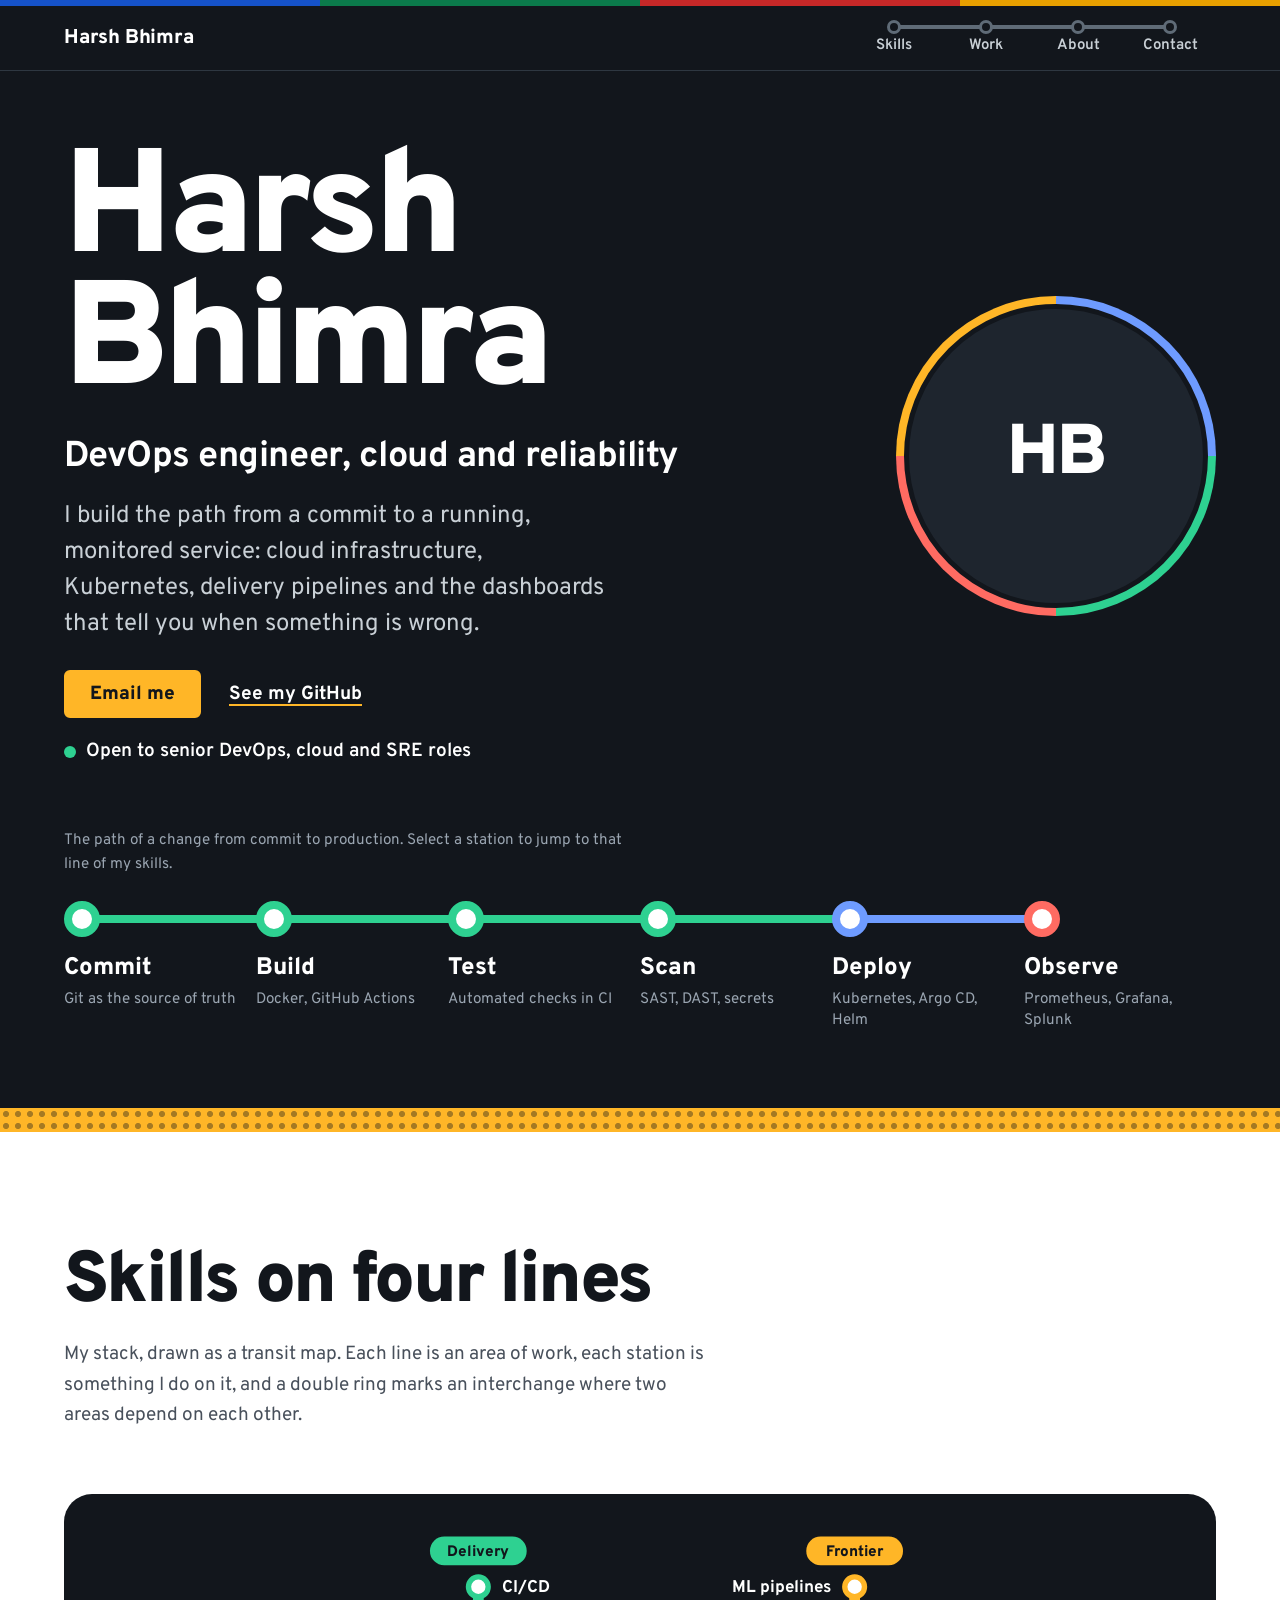
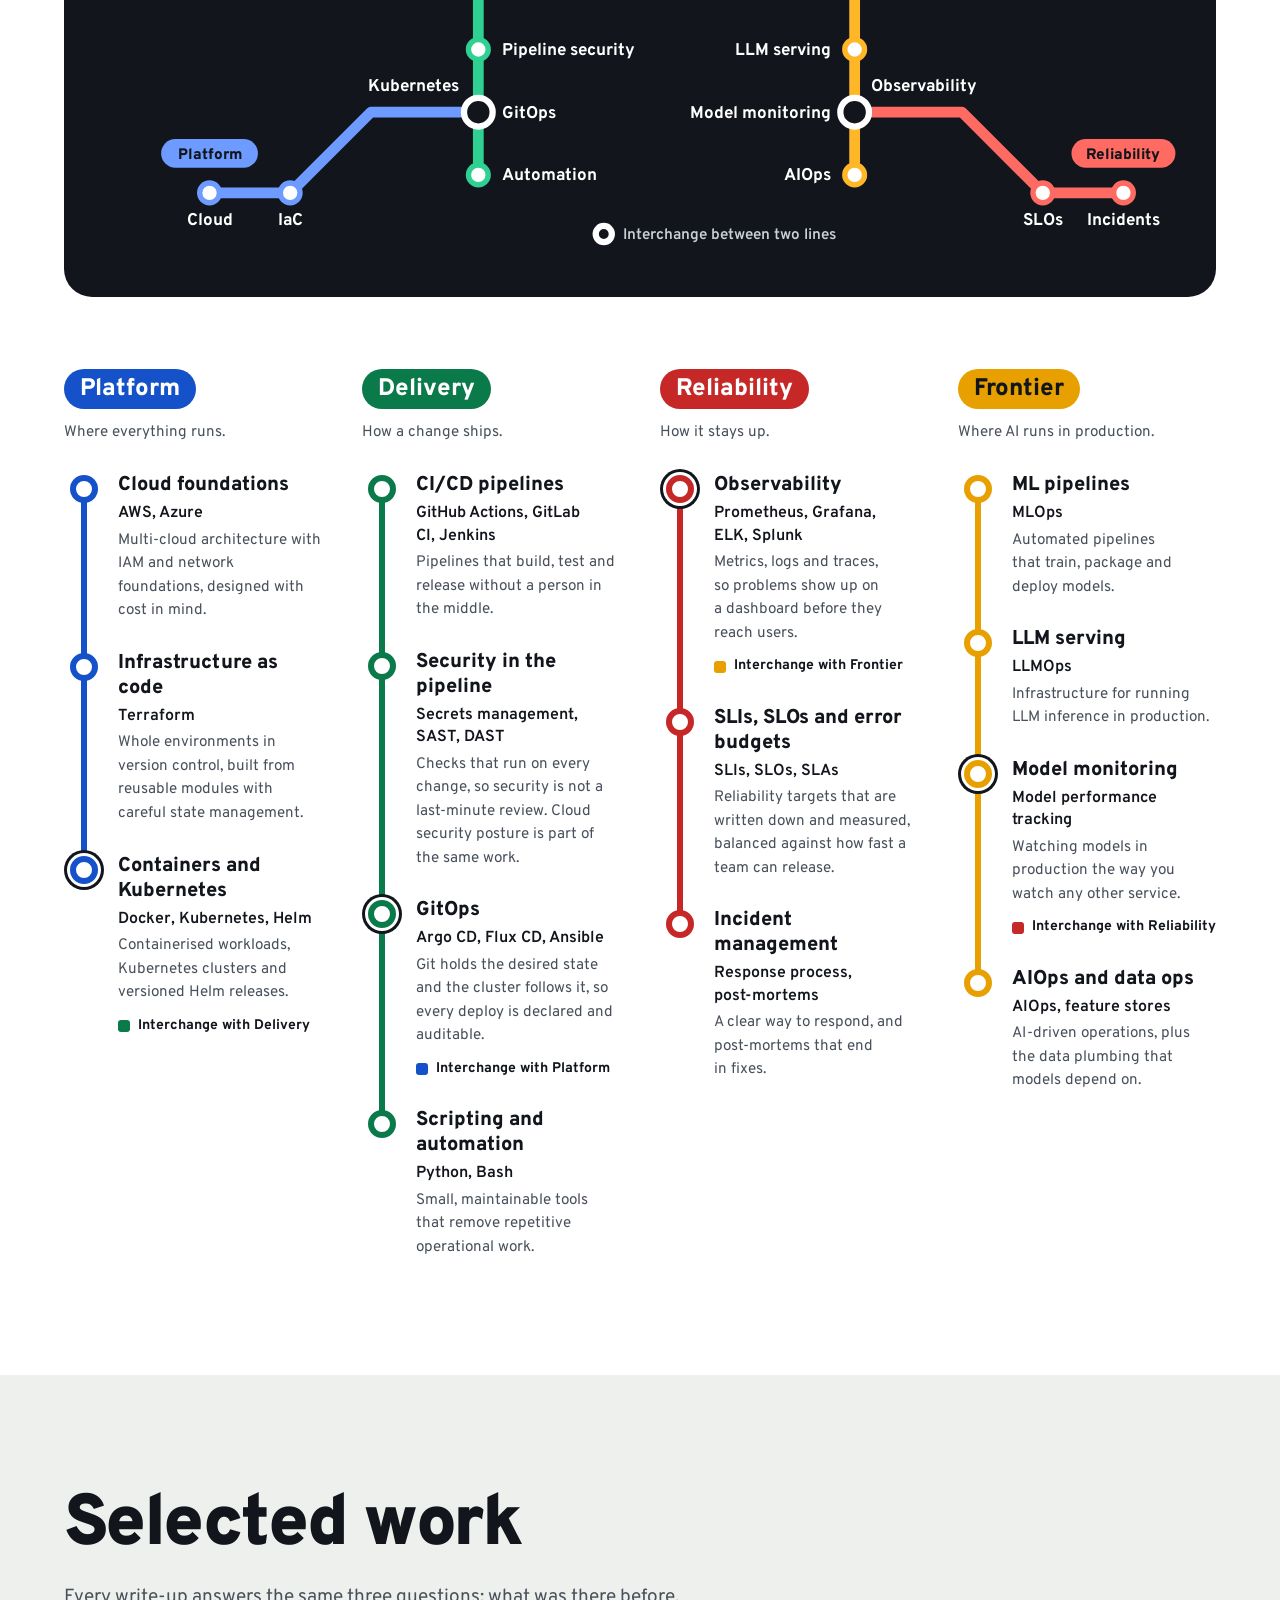
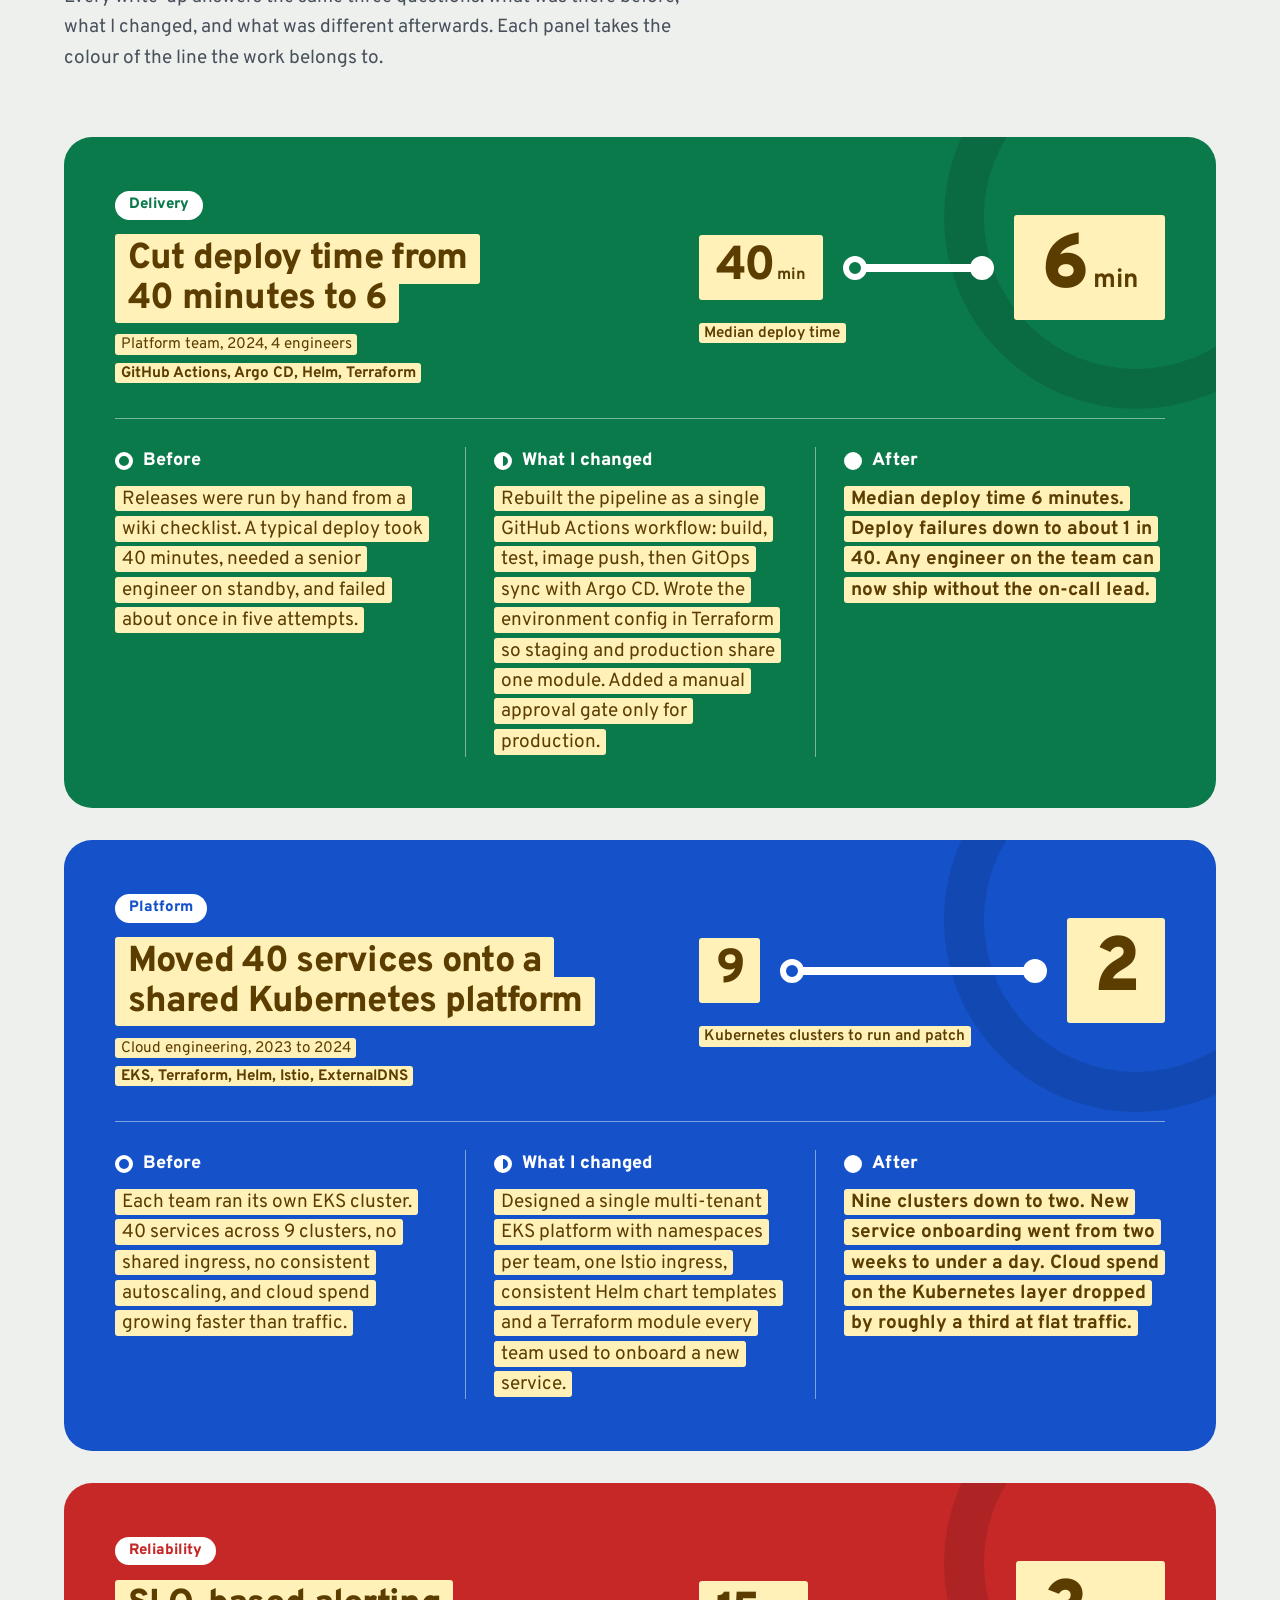
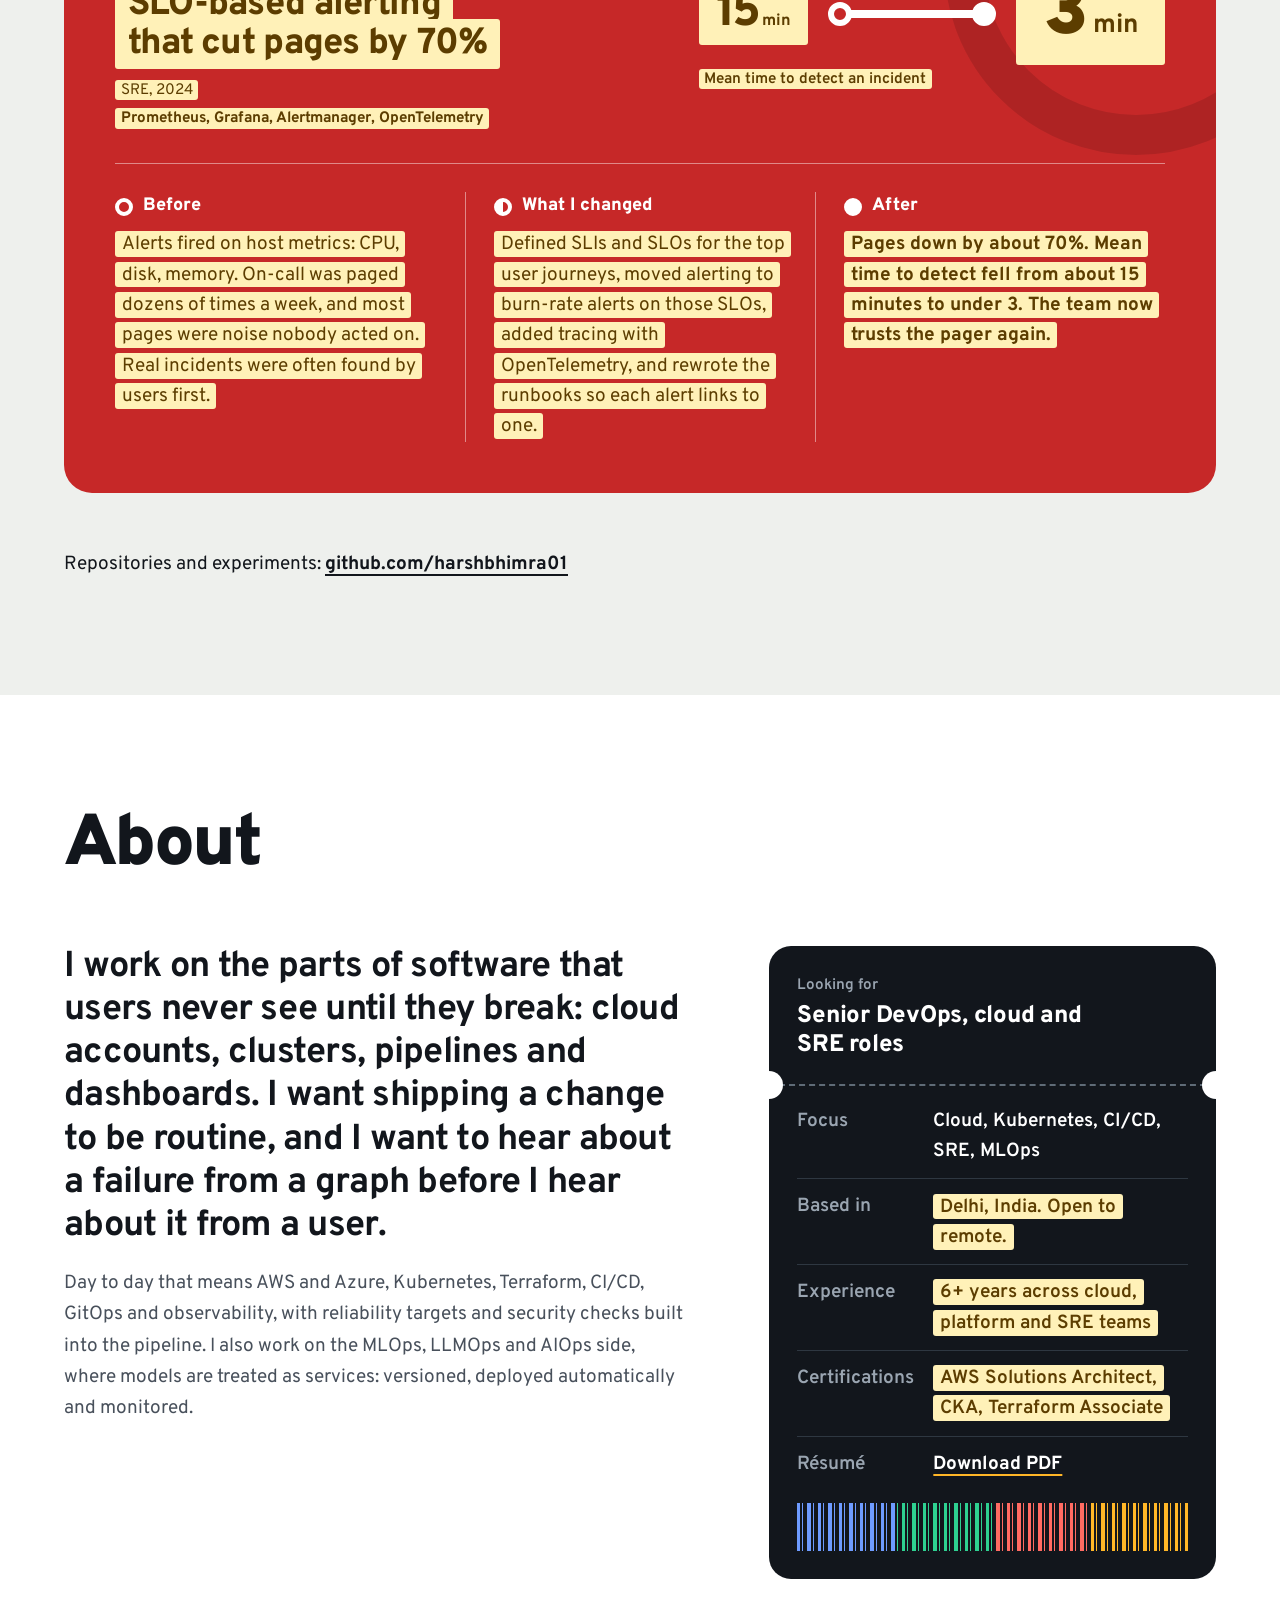
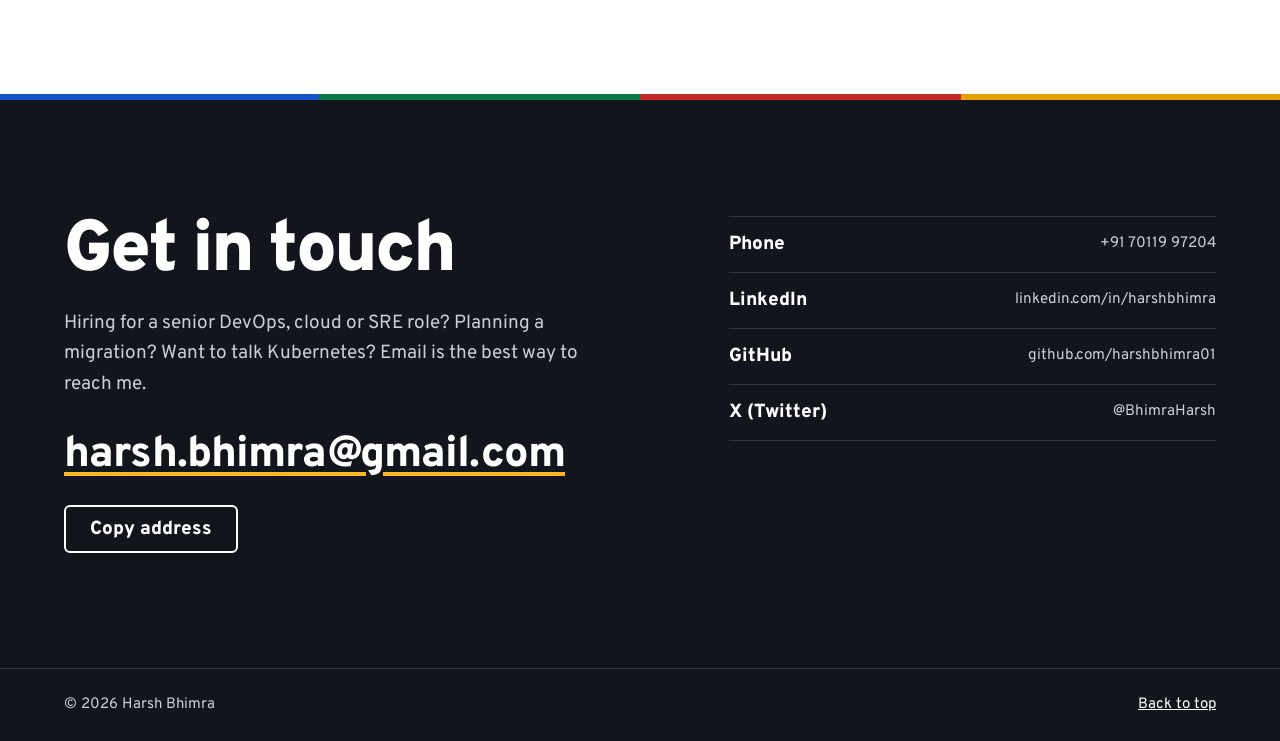
==== commit f0bc6fd7: "Update index.html" ====
--- a/index.html
+++ b/index.html
@@ -3,11 +3,11 @@
 <head>
 <meta charset="utf-8">
 <meta name="viewport" content="width=device-width, initial-scale=1">
-<title>Harsh Bhimra — DevOps engineer · cloud &amp; reliability</title>
+
+<title>Harsh Bhimra | DevOps engineer</title>
 <meta name="description" content="Harsh Bhimra, DevOps engineer. Cloud infrastructure, Kubernetes, CI/CD, GitOps, observability and SRE, with MLOps and LLMOps on top. Open to senior roles.">
 <meta name="author" content="Harsh Bhimra">
-<meta name="theme-color" content="#0B0F15">
-<meta name="color-scheme" content="light dark">
+<meta name="theme-color" content="#12161C">
 <link rel="canonical" href="https://YOUR-DOMAIN.com/">
 
 <meta property="og:type" content="website">
@@ -23,12 +23,11 @@
 <meta name="twitter:description" content="Cloud infrastructure, Kubernetes, CI/CD, GitOps, observability and SRE.">
 <meta name="twitter:image" content="https://YOUR-DOMAIN.com/og.png">
 
-<link rel="icon" href="data:image/svg+xml,%3Csvg xmlns='http://www.w3.org/2000/svg' viewBox='0 0 32 32'%3E%3Crect width='32' height='32' rx='8' fill='%230B0F15'/%3E%3Crect x='6' y='7' width='20' height='4' rx='2' fill='%232563EB'/%3E%3Crect x='6' y='14' width='20' height='4' rx='2' fill='%230F9D6A'/%3E%3Crect x='6' y='21' width='20' height='4' rx='2' fill='%23E24E4E'/%3E%3C/svg%3E">
+<link rel="icon" href="data:image/svg+xml,%3Csvg xmlns='http://www.w3.org/2000/svg' viewBox='0 0 32 32'%3E%3Crect width='32' height='32' rx='7' fill='%2312161C'/%3E%3Cpath d='M4 16h24' stroke='%236E9BFF' stroke-width='5' stroke-linecap='round'/%3E%3Ccircle cx='16' cy='16' r='6' fill='%23fff'/%3E%3C/svg%3E">
 
 <link rel="preconnect" href="https://fonts.googleapis.com">
 <link rel="preconnect" href="https://fonts.gstatic.com" crossorigin>
-<link rel="stylesheet" href="https://fonts.googleapis.com/css2?family=Space+Grotesk:wght@500;600;700&amp;family=Inter:wght@400;500;600&amp;family=JetBrains+Mono:wght@400;500;700;800&amp;display=swap">
-<noscript><style>[data-reveal]{opacity:1 !important;transform:none !important}</style></noscript>
+<link rel="stylesheet" href="https://fonts.googleapis.com/css2?family=Overpass:wght@400;600;700;800;900&amp;display=swap">
 
 <script type="application/ld+json">
 {
@@ -68,65 +67,42 @@
 <style>
 :root {
   color-scheme: light;
-  --font-display: "Space Grotesk", "Segoe UI", Roboto, sans-serif;
-  --font-body:    "Inter", "Segoe UI", Roboto, Arial, sans-serif;
-  --font-mono:    "JetBrains Mono", "Cascadia Code", Consolas, monospace;
-  --bg:      #F3F4F6;
-  --bg-2:    #E9EBEE;
-  --paper:   #FFFFFF;
-  --ink:     #0F141B;
-  --ink-2:   #47525F;
-  --ink-3:   #7C8691;
-  --rule:    rgba(15, 20, 27, .12);
-  --rule-2:  rgba(15, 20, 27, .22);
-  --blue:  #2563EB;
-  --green: #0F9D6A;
-  --red:   #E24E4E;
-  --amber: #EF9F0A;
-  --dusk:     #0A0E14;
-  --dusk-2:   #0E141D;
-  --dusk-line: rgba(236, 241, 247, .14);
-  --dusk-text: #EAF0F7;
-  --dusk-muted: #8E9BAA;
-  --ph-bg:  #FFF1B4;
-  --ph-ink: #6B4C00;
-  --radius: 16px;
-  --radius-sm: 9px;
-  --gutter: clamp(1.25rem, 5vw, 4.5rem);
-  --max: 84rem;
-  --width-text: 40rem;
-  --shadow-sm: 0 1px 2px rgba(15, 20, 27, .05);
-  --shadow-md: 0 12px 32px -12px rgba(15, 20, 27, .18);
-  --shadow-lg: 0 30px 70px -30px rgba(15, 20, 27, .35);
-  --fs--1: clamp(.8125rem, .78rem + .14vw, .875rem);
-  --fs-0:  clamp(1rem, .98rem + .12vw, 1.0625rem);
-  --fs-1:  clamp(1.125rem, 1rem + .55vw, 1.5rem);
-  --fs-2:  clamp(1.375rem, 1.05rem + 1.3vw, 2.125rem);
-  --fs-3:  clamp(2rem, 1.15rem + 3.4vw, 3.75rem);
-  --fs-4:  clamp(3rem, 7.5vw, 7.25rem);
-}
-
-@media (prefers-color-scheme: dark) {
-  :root {
-    color-scheme: dark;
-    --bg:      #0B0F15;
-    --bg-2:    #10151D;
-    --paper:   #121924;
-    --ink:     #ECF1F7;
-    --ink-2:   #A9B4C2;
-    --ink-3:   #6F7B8A;
-    --rule:    rgba(236, 241, 247, .13);
-    --rule-2:  rgba(236, 241, 247, .24);
-    --blue:  #5F9BFF;
-    --green: #2FC98E;
-    --red:   #FF6A6D;
-    --amber: #FFBE45;
-    --ph-bg:  #3B2F00;
-    --ph-ink: #FFE08A;
-    --shadow-sm: 0 1px 2px rgba(0, 0, 0, .4);
-    --shadow-md: 0 14px 36px -14px rgba(0, 0, 0, .6);
-    --shadow-lg: 0 34px 80px -34px rgba(0, 0, 0, .75);
-  }
+  --ground: #EEF0ED;
+  --paper:  #FFFFFF;
+  --ink:    #12161C;
+  --ink-2:  #48505B;
+  --rule:   #C9CFD3;
+  --night:  #12161C;
+  --night-2: #C9D0D6;
+  --night-3: #9AA5B1;
+  --night-rule: #2E3741;
+  --unlit:  #5F6B77;
+  --blue:  #1552C9;
+  --green: #0B7A4B;
+  --red:   #C62828;
+  --amber: #E8A000;
+  --blue-l:  #6E9BFF;
+  --green-l: #2ED191;
+  --red-l:   #FF6B62;
+  --amber-l: #FFB627;
+  --key:   linear-gradient(90deg, var(--blue) 0 25%, var(--green) 25% 50%, var(--red) 50% 75%, var(--amber) 75% 100%);
+  --key-l: linear-gradient(90deg, var(--blue-l) 0 25%, var(--green-l) 25% 50%, var(--red-l) 50% 75%, var(--amber-l) 75% 100%);
+  --ph-bg:  #FFF1B8;
+  --ph-ink: #5C3D00;
+  --font: "Overpass", "Segoe UI", Roboto, "Helvetica Neue", Arial, sans-serif;
+  --step--1: clamp(.875rem, .84rem + .15vw, .95rem);
+  --step-0:  clamp(1.0625rem, 1rem + .3vw, 1.1875rem);
+  --step-1:  clamp(1.25rem, 1.12rem + .6vw, 1.5rem);
+  --step-2:  clamp(1.5rem, 1.2rem + 1.4vw, 2.25rem);
+  --step-3:  clamp(2.5rem, 1.5rem + 4vw, 4.5rem);
+  --step-4:  clamp(3.5rem, 12.5vw, 8.5rem);
+  --dot: 1.75rem;
+  --bw: .375rem;
+  --track: .375rem;
+  --dt: .125rem;
+  --panel: 28px;
+  --gutter: clamp(1rem, 5vw, 4rem);
+  --max: 80rem;
 }
 
 *, *::before, *::after { box-sizing: border-box; }
@@ -135,27 +111,22 @@
 
 body {
   margin: 0;
-  background: var(--bg);
+  background: var(--ground);
   color: var(--ink);
-  font-family: var(--font-body);
-  font-size: var(--fs-0);
-  line-height: 1.65;
+  font-family: var(--font);
+  font-size: var(--step-0);
+  line-height: 1.6;
   -webkit-font-smoothing: antialiased;
-  text-rendering: optimizeLegibility;
-}
-h1, h2, h3, h4, p, ul, ol, dl, dd, figure, blockquote { margin: 0; }
+}
+::selection { background: var(--amber-l); color: var(--ink); }
+h1, h2, h3, h4, p, ul, ol, dl, dd, figure { margin: 0; }
+h1, h2, h3 { text-wrap: balance; }
+p { text-wrap: pretty; }
 ul, ol { padding: 0; list-style: none; }
 a { color: inherit; }
-img { max-width: 100%; display: block; }
 [hidden] { display: none !important; }
-::selection { background: var(--ink); color: var(--bg); }
-
-:focus-visible {
-  outline: 3px solid var(--blue);
-  outline-offset: 3px;
-  border-radius: 4px;
-}
-.on-dark :focus-visible { outline-color: var(--amber); }
+
+:focus-visible { outline: 3px solid var(--blue); outline-offset: 3px; border-radius: 2px; }
 
 .wrap { width: 100%; max-width: var(--max); margin-inline: auto; padding-inline: var(--gutter); }
 .vh {
@@ -163,456 +134,393 @@
   clip: rect(0 0 0 0); clip-path: inset(50%); white-space: nowrap;
 }
 .skip {
-  position: fixed; left: 1rem; top: -5rem; z-index: 200;
-  background: var(--dusk); color: #fff; padding: .75rem 1.1rem;
-  border-radius: var(--radius-sm); font-weight: 600; text-decoration: none;
-}
-.skip:focus { top: .875rem; }
+  position: absolute; left: 1rem; top: -5rem; z-index: 100;
+  background: var(--amber-l); color: var(--ink); padding: .75rem 1rem; border-radius: 6px; font-weight: 800;
+}
+.skip:focus { top: .75rem; }
 
 .c-blue  { --c: var(--blue); }
 .c-green { --c: var(--green); }
 .c-red   { --c: var(--red); }
 .c-amber { --c: var(--amber); }
 
-.kicker {
-  display: flex; align-items: center; gap: .6rem;
-  font-family: var(--font-mono); font-size: var(--fs--1);
-  font-weight: 700; letter-spacing: .14em; text-transform: uppercase;
-  color: var(--c, var(--ink-2));
-}
-.kicker::before {
-  content: ""; width: 1.75rem; height: 2px; background: var(--c, var(--ink-2));
-  flex: none;
-}
+.on-dark { color: #fff; }
+.on-dark .c-blue  { --c: var(--blue-l); }
+.on-dark .c-green { --c: var(--green-l); }
+.on-dark .c-red   { --c: var(--red-l); }
+.on-dark .c-amber { --c: var(--amber-l); }
+.on-dark :focus-visible { outline-color: var(--amber-l); }
+
+.site-header { background: var(--night); border-bottom: 1px solid var(--night-rule); }
+.key { height: 6px; background: var(--key); }
+.site-header__row {
+  display: flex; flex-wrap: wrap; align-items: center; justify-content: space-between;
+  gap: 0 2rem; padding-block: .25rem;
+}
+.wordmark { font-weight: 800; font-size: 1.25rem; letter-spacing: -.01em; text-decoration: none; padding-block: .5rem; color: #fff; }
+
+.nav { display: grid; grid-template-columns: repeat(4, minmax(0, 1fr)); width: 100%; }
+@media (min-width: 760px) { .nav { width: 23rem; } }
+.nav a {
+  position: relative; display: flex; align-items: flex-end; justify-content: center;
+  min-height: 3.5rem; padding: 0 .25rem .5rem;
+  color: var(--night-2); font-weight: 600; font-size: .9375rem; text-decoration: none;
+}
+.nav a:hover, .nav a[aria-current] { color: #fff; }
+.nav a[aria-current] { font-weight: 800; }
+.nav a::before {
+  content: ""; position: absolute; top: .625rem; left: 50%; z-index: 1;
+  width: .875rem; height: .875rem; margin-left: -.4375rem; border-radius: 50%;
+  background: var(--night); border: 3px solid var(--unlit);
+}
+.nav a::after {
+  content: ""; position: absolute; top: calc(.625rem + .4375rem - 2px); left: 50%;
+  width: 100%; height: 4px; border-radius: 99px; background: var(--unlit);
+}
+.nav a:last-child::after { display: none; }
+.nav a.is-past::before { background: #fff; border-color: #fff; }
+.nav a.is-past::after { background: #fff; }
+.nav a[aria-current]::before { background: var(--amber-l); border-color: var(--amber-l); transform: scale(1.3); }
+.nav a:hover::before { border-color: #fff; }
+@media (min-width: 760px) {
+  .site-header { position: sticky; top: 0; z-index: 50; }
+}
+
+.btn {
+  display: inline-flex; align-items: center; justify-content: center;
+  min-height: 48px; padding: 0 1.5rem; border-radius: 6px;
+  border: 2px solid var(--ink); background: transparent; color: var(--ink);
+  font: inherit; font-weight: 800; text-decoration: none; cursor: pointer;
+}
+.btn--amber { background: var(--amber-l); border-color: var(--amber-l); color: var(--ink); }
+.btn--amber:hover { background: #fff; border-color: #fff; }
+.btn--night { border-color: #fff; color: #fff; }
+.btn--night:hover { background: #fff; color: var(--ink); }
+.textlink { font-weight: 700; text-decoration-thickness: 2px; text-underline-offset: .25em; }
+.textlink:hover { color: var(--blue); }
+.on-dark .textlink { color: #fff; text-decoration-color: var(--amber-l); }
+.on-dark .textlink:hover { color: var(--amber-l); }
+
+.stn { position: relative; padding: 0 0 1.75rem calc(var(--dot) + 1.25rem); }
+.stn:last-child { padding-bottom: 0; }
+.stn::before {
+  content: ""; position: absolute;
+  left: calc((var(--dot) - var(--track)) / 2);
+  top: calc(var(--dt) + var(--dot) / 2);
+  width: var(--track); height: 100%;
+  background: var(--c); border-radius: 99px;
+}
+.stn:last-child::before { display: none; }
+.stn::after {
+  content: ""; position: absolute; left: 0; top: var(--dt);
+  width: var(--dot); height: var(--dot); border-radius: 50%;
+  background: var(--paper); border: var(--bw) solid var(--c);
+}
+.stn--x::after { box-shadow: 0 0 0 .1875rem var(--paper), 0 0 0 .375rem var(--ink); }
+
+.stn__name { font-weight: 800; font-size: 1.25rem; line-height: 1.25; }
+.stn__tools { margin-top: .25rem; font-size: 1rem; font-weight: 600; line-height: 1.4; }
+.stn__desc { margin-top: .25rem; color: var(--ink-2); font-size: var(--step--1); line-height: 1.55; }
+.xchg { margin-top: .625rem; display: flex; align-items: center; gap: .5rem; font-size: .875rem; font-weight: 700; }
+.xchg i { width: .75rem; height: .75rem; border-radius: 3px; background: var(--o); flex: none; }
+
+.hero { background: var(--night); padding-block: clamp(2.5rem, 6vw, 5rem) clamp(3rem, 6vw, 5rem); }
+
+.hero__grid { display: grid; gap: 1.75rem; }
+@media (min-width: 900px) {
+  .hero__grid { grid-template-columns: minmax(0, 1fr) auto; align-items: center; gap: clamp(3rem, 6vw, 6rem); }
+}
+
+.hero__avatar {
+  width: clamp(7rem, 28vw, 11rem); aspect-ratio: 1;
+  border-radius: 50%; padding: 6px;
+  background: conic-gradient(var(--blue-l) 0 25%, var(--green-l) 25% 50%, var(--red-l) 50% 75%, var(--amber-l) 75% 100%);
+}
+@media (min-width: 900px) { .hero__avatar { width: clamp(13rem, 25vw, 22rem); padding: 8px; } }
+@media (max-width: 899px) { .hero__avatar { order: -1; } }
+.hero__disc {
+  position: relative; width: 100%; height: 100%; overflow: hidden;
+  border-radius: 50%; border: 5px solid var(--night);
+  background: #1E252E; color: #fff;
+  display: grid; place-items: center;
+  font-weight: 900; font-size: clamp(1.75rem, 5.5vw, 5rem); letter-spacing: -.03em;
+}
+.hero__disc img {
+  position: absolute; inset: 0; width: 100%; height: 100%;
+  object-fit: cover; object-position: center 20%;
+}
+
+.hero__name {
+  font-weight: 900; font-size: var(--step-4);
+  line-height: .9; letter-spacing: -.04em; color: #fff;
+}
+.hero__name span { display: block; }
+@media (min-width: 640px) { .hero__name span { display: inline; } }
+@media (min-width: 900px) {
+  .hero__name { font-size: clamp(6rem, 11.5vw, 10.5rem); }
+  .hero__name span { display: block; }
+}
+.hero__role {
+  margin-top: 1.5rem; font-weight: 700; font-size: var(--step-2);
+  line-height: 1.15; letter-spacing: -.015em; color: #fff;
+}
+.hero__lede { margin-top: 1.25rem; max-width: 34rem; font-size: var(--step-1); line-height: 1.5; color: var(--night-2); }
+.hero__actions { margin-top: 1.75rem; display: flex; flex-wrap: wrap; align-items: center; gap: 1rem 1.75rem; }
+.hero__status { margin-top: 1.25rem; display: flex; align-items: flex-start; gap: .625rem; font-weight: 600; line-height: 1.4; }
+.pulse { width: .75rem; height: .75rem; margin-top: .4em; border-radius: 50%; background: var(--green-l); flex: none; }
+
+.route__cap { margin-top: clamp(2.5rem, 5vw, 4rem); max-width: 36rem; color: var(--night-3); font-size: var(--step--1); }
+.route { margin-top: 1.5rem; display: grid; }
+.stn__link { display: block; color: inherit; text-decoration: none; border-radius: 4px; }
+.route .stn__name { font-size: var(--step-1); }
+.route .stn__tools { display: block; font-weight: 400; color: var(--night-3); font-size: var(--step--1); }
+.stn__link:hover .stn__name {
+  text-decoration: underline; text-decoration-thickness: 3px; text-underline-offset: .2em;
+  text-decoration-color: var(--c);
+}
+
+@media (min-width: 760px) {
+  .route { --dot: 2.25rem; --bw: .5rem; --track: .5rem; --dt: 0rem; grid-template-columns: repeat(6, minmax(0, 1fr)); }
+  .route .stn, .route .stn:last-child { padding: calc(var(--dot) + 1rem) 1rem 0 0; }
+  .route .stn::before {
+    left: calc(var(--dot) / 2); top: calc((var(--dot) - var(--track)) / 2);
+    width: 100%; height: var(--track);
+  }
+}
+
+@media (prefers-reduced-motion: no-preference) {
+  .route .stn::before {
+    transform-origin: top; animation: draw-y .5s linear both;
+    animation-delay: calc(var(--i) * .5s + .5s);
+  }
+  .route .stn::after {
+    animation: light .3s ease-out both;
+    animation-delay: calc(var(--i) * .5s + .5s);
+  }
+  .pulse { animation: pulse 2s ease-out 2 1.4s; }
+}
+@media (min-width: 760px) and (prefers-reduced-motion: no-preference) {
+  .route .stn::before { transform-origin: left center; animation-name: draw-x; }
+}
+@keyframes draw-y { from { transform: scaleY(0); } }
+@keyframes draw-x { from { transform: scaleX(0); } }
+@keyframes light {
+  from { border-color: var(--unlit); background: var(--night); }
+  to   { border-color: var(--c);     background: var(--paper); }
+}
+@keyframes pulse {
+  0%   { box-shadow: 0 0 0 0 rgba(46, 209, 145, .5); }
+  100% { box-shadow: 0 0 0 .75rem rgba(46, 209, 145, 0); }
+}
+
+.edge {
+  height: 24px; background-color: var(--amber-l);
+  background-image: radial-gradient(circle at 6px 6px, rgba(18, 22, 28, .38) 0 2.75px, transparent 3.25px);
+  background-size: 12px 12px;
+}
+
+.section { padding-block: clamp(4rem, 9vw, 7.5rem); scroll-margin-top: 5.5rem; }
+.section--paper { background: var(--paper); }
+.section__head { max-width: 46rem; margin-bottom: clamp(2.5rem, 5vw, 4rem); }
+.section__title { font-weight: 900; font-size: var(--step-3); line-height: 1; letter-spacing: -.035em; }
+.section__intro { margin-top: 1.25rem; max-width: 40rem; color: var(--ink-2); }
+
+.map { display: none; }
+@media (min-width: 1000px) {
+  .map {
+    display: block; margin-bottom: clamp(3rem, 6vw, 4.5rem);
+    padding: clamp(1.5rem, 3vw, 2.5rem) clamp(1.5rem, 3vw, 3rem);
+    background: var(--night); border-radius: var(--panel);
+  }
+}
+.map svg { display: block; width: 100%; height: auto; }
+.map .track { fill: none; stroke: var(--c); stroke-width: 12; stroke-linecap: round; stroke-linejoin: round; }
+.map .stop  { fill: #fff; stroke: var(--c); stroke-width: 6; }
+.map .swap  { fill: var(--night); stroke: #fff; stroke-width: 7; }
+.map .badge rect { fill: var(--c); }
+.map text { font-family: var(--font); font-weight: 700; font-size: 19px; fill: #fff; }
+.map .badge text { font-weight: 800; font-size: 17px; fill: var(--night); text-anchor: middle; }
+.map .end   { text-anchor: end; }
+.map .mid   { text-anchor: middle; }
+.map .note  { font-weight: 600; fill: var(--night-2); font-size: 17px; }
+.map g { transition: opacity .2s; }
+@media (hover: hover) {
+  .map svg:has(.c-blue:hover)  :is(.c-green, .c-red, .c-amber),
+  .map svg:has(.c-green:hover) :is(.c-blue, .c-red, .c-amber),
+  .map svg:has(.c-red:hover)   :is(.c-blue, .c-green, .c-amber),
+  .map svg:has(.c-amber:hover) :is(.c-blue, .c-green, .c-red) { opacity: .2; }
+}
+
+.lines { display: grid; grid-template-columns: minmax(0, 1fr); gap: 3.5rem 2.5rem; }
+@media (min-width: 720px)  { .lines { grid-template-columns: repeat(2, minmax(0, 1fr)); } }
+@media (min-width: 1120px) { .lines { grid-template-columns: repeat(4, minmax(0, 1fr)); } }
+.line { scroll-margin-top: 7rem; }
+.line__badge {
+  display: inline-block; padding: .3rem 1rem; border-radius: 99px;
+  background: var(--c); color: #fff; font-weight: 800; font-size: var(--step-1); line-height: 1.25;
+}
+.c-amber .line__badge { color: var(--ink); }
+.line__blurb { margin-top: .75rem; color: var(--ink-2); font-size: var(--step--1); }
+.stns { margin-top: 1.75rem; margin-left: .375rem; }
+.line:target .line__badge { box-shadow: 0 0 0 4px var(--paper), 0 0 0 7px var(--c); }
+@media (prefers-reduced-motion: no-preference) {
+  .line:target .line__badge { animation: arrive .9s ease-out 1; }
+}
+@keyframes arrive {
+  from { box-shadow: 0 0 0 4px var(--paper), 0 0 0 4px var(--c); }
+  to   { box-shadow: 0 0 0 4px var(--paper), 0 0 0 7px var(--c); }
+}
+
+.cases { display: grid; gap: clamp(1.25rem, 3vw, 2rem); }
+.case {
+  position: relative; isolation: isolate; overflow: hidden;
+  display: grid; gap: 2rem 3rem;
+  padding: clamp(1.5rem, 4vw, 3.25rem);
+  background: var(--c); color: #fff; border-radius: var(--panel);
+}
+.case::before {
+  content: ""; position: absolute; z-index: -1; right: -7rem; top: -7rem;
+  width: 24rem; height: 24rem; border-radius: 50%; border: 2.5rem solid rgba(0, 0, 0, .12);
+}
+@media (min-width: 960px) {
+  .case { grid-template-columns: minmax(0, 1.15fr) minmax(0, 1fr); grid-template-areas: "head delta" "ba ba"; align-items: start; }
+}
+.case__head { grid-area: head; }
+.case__line {
+  display: inline-block; padding: .2rem .875rem; border-radius: 99px;
+  background: #fff; color: var(--c); font-weight: 800; font-size: .9375rem; line-height: 1.5;
+}
+.case__title { margin-top: 1.25rem; font-weight: 800; font-size: var(--step-2); line-height: 1.1; letter-spacing: -.02em; }
+.case__meta { margin-top: .875rem; font-size: var(--step--1); }
+.case__tools { margin-top: .25rem; font-weight: 700; font-size: var(--step--1); }
+
+.delta { grid-area: delta; align-self: center; }
+.delta__row {
+  display: flex; align-items: center; gap: clamp(.75rem, 2vw, 1.5rem);
+  font-weight: 900; font-size: clamp(2.75rem, 6vw, 5.25rem); line-height: 1; letter-spacing: -.035em;
+}
+.delta__from { font-size: .62em; font-weight: 800; }
+.delta small { margin-left: .25em; font-size: .34em; font-weight: 700; letter-spacing: 0; }
+.delta__rail { position: relative; flex: 1 1 2rem; min-width: 2rem; height: .5rem; border-radius: 99px; background: #fff; }
+.delta__rail::before, .delta__rail::after {
+  content: ""; position: absolute; top: 50%; width: 1.5rem; height: 1.5rem;
+  border-radius: 50%; border: .4rem solid #fff; transform: translateY(-50%);
+}
+.delta__rail::before { left: -.25rem; background: var(--c); }
+.delta__rail::after  { right: -.25rem; background: #fff; }
+.delta__label { margin-top: 1rem; font-size: var(--step--1); font-weight: 600; line-height: 1.4; }
+
+.ba { grid-area: ba; display: grid; gap: 1.5rem; padding-top: 1.75rem; border-top: 1px solid rgba(255, 255, 255, .45); }
+.ba > div { display: grid; align-content: start; gap: .5rem; }
+@media (min-width: 900px) {
+  .ba { grid-template-columns: repeat(3, minmax(0, 1fr)); gap: 0; }
+  .ba > div { padding-inline: 1.75rem; border-left: 1px solid rgba(255, 255, 255, .45); }
+  .ba > div:first-child { padding-left: 0; border-left: 0; }
+  .ba > div:last-child { padding-right: 0; }
+}
+.ba dt { display: flex; align-items: center; gap: .625rem; font-weight: 800; font-size: 1.125rem; }
+.ba dt::before {
+  content: ""; flex: none; width: 1.125rem; height: 1.125rem; border-radius: 50%; border: .3rem solid #fff;
+}
+.ba > div:nth-child(2) dt::before { background: linear-gradient(90deg, #fff 50%, transparent 50%); }
+.ba > div:last-child dt::before { background: #fff; }
+.ba dd { max-width: 40rem; }
+.ba > div:last-child dd { font-weight: 700; }
+
+.work__more { margin-top: clamp(2.5rem, 5vw, 3.5rem); }
 
 .ph { background: transparent; color: inherit; padding: 0; border-radius: 0; }
 html[data-draft] .ph {
-  background: var(--ph-bg); color: var(--ph-ink);
-  padding: .05em .3em; border-radius: 4px;
+  background: var(--ph-bg); color: var(--ph-ink); padding: .05em .35em; border-radius: 3px;
   -webkit-box-decoration-break: clone; box-decoration-break: clone;
 }
-html[data-draft] .draft-note { display: flex; }
-.draft-note {
-  display: none; position: fixed; left: .875rem; bottom: .875rem; z-index: 150;
-  max-width: min(24rem, calc(100vw - 1.75rem));
-  gap: .5rem; align-items: flex-start;
-  background: var(--ph-bg); color: var(--ph-ink);
-  border: 1px solid color-mix(in srgb, var(--ph-ink) 35%, transparent);
-  padding: .7rem 1rem; border-radius: var(--radius-sm);
-  font-size: var(--fs--1); font-weight: 600; line-height: 1.45;
-  box-shadow: var(--shadow-md);
-}
-.draft-note b { font-family: var(--font-mono); }
-
-.site-header {
-  position: sticky; top: 0; z-index: 100;
-  background: color-mix(in srgb, var(--bg) 72%, transparent);
-  -webkit-backdrop-filter: blur(14px) saturate(1.4);
-  backdrop-filter: blur(14px) saturate(1.4);
-  border-bottom: 1px solid var(--rule);
-}
-.site-header__row {
-  display: flex; flex-wrap: wrap; align-items: center; justify-content: space-between;
-  gap: 0 1.5rem; padding-block: .55rem;
-}
-.wordmark {
-  display: inline-flex; align-items: baseline; gap: .45rem;
-  font-family: var(--font-display); font-weight: 700; font-size: 1.2rem;
-  letter-spacing: -.01em; text-decoration: none; padding-block: .5rem;
-}
-.wordmark b { font-weight: 700; }
-.wordmark .wm-tag {
-  font-family: var(--font-mono); font-size: .68rem; font-weight: 700;
-  color: var(--ink-3); letter-spacing: .06em; text-transform: uppercase;
-}
-.nav { display: flex; gap: .125rem; margin-inline: -.5rem; }
-.nav a {
-  display: inline-flex; align-items: center; min-height: 44px; padding: 0 .7rem;
-  font-weight: 600; font-size: .9625rem; text-decoration: none;
-  border-radius: var(--radius-sm); color: var(--ink-2);
-}
-.nav a:hover { color: var(--ink); background: var(--rule); }
-.status-pill {
-  display: inline-flex; align-items: center; gap: .5rem;
-  font-size: var(--fs--1); font-weight: 600; color: var(--ink-2);
-  border: 1px solid var(--rule); border-radius: 99px; padding: .38rem .85rem;
-  white-space: nowrap; text-decoration: none;
-}
-.status-pill:hover { border-color: var(--rule-2); color: var(--ink); }
-.status-pill__dot { width: .55rem; height: .55rem; border-radius: 50%; background: var(--green); flex: none; }
-@media (max-width: 860px) { .status-pill span.dn { display: none; } .status-pill { padding: .5rem .65rem; } }
-@media (max-width: 720px) {
-  .wordmark .wm-tag { display: none; }
-  .nav a { padding: 0 .5rem; font-size: .9rem; }
-}
-
-.progress { position: absolute; left: 0; bottom: -1px; height: 2px; width: 0; background: linear-gradient(90deg, var(--blue), var(--green), var(--red), var(--amber)); }
-
-.btn {
-  display: inline-flex; align-items: center; justify-content: center; gap: .55rem;
-  min-height: 52px; padding: 0 1.625rem; border-radius: var(--radius-sm);
-  border: 2px solid transparent; font: inherit; font-weight: 700; text-decoration: none;
-  cursor: pointer; transition: transform .18s ease, box-shadow .18s ease, background .18s ease;
-}
-.btn:hover { transform: translateY(-2px); }
-.btn:active { transform: translateY(0); }
-.btn--primary { background: var(--amber); color: var(--dusk); box-shadow: 0 10px 26px -10px color-mix(in srgb, var(--amber) 70%, transparent); }
-.btn--primary:hover { background: var(--dusk); color: #fff; }
-.btn--ghost { border-color: rgba(255, 255, 255, .35); color: #fff; }
-.btn--ghost:hover { border-color: #fff; background: rgba(255, 255, 255, .08); }
-.btn--ink { background: var(--ink); color: var(--bg); }
-.btn--ink:hover { background: var(--blue); color: #fff; box-shadow: var(--shadow-md); }
-.btn--outline { border-color: var(--rule-2); color: var(--ink); }
-.btn--outline:hover { border-color: var(--ink); }
-.textlink { font-weight: 600; text-decoration-thickness: 2px; text-underline-offset: .25em; }
-.textlink:hover { color: var(--blue); }
-.on-dark .textlink:hover { color: var(--amber); }
-
-.hero {
-  --h: #EAF0F7; --hm: #8E9BAA; --hl: rgba(236, 241, 247, .16);
-  position: relative; overflow: hidden;
-  background:
-    radial-gradient(52rem 30rem at 112% -12%, rgba(37, 99, 235, .22), transparent 60%),
-    radial-gradient(44rem 28rem at -8% 112%, rgba(15, 157, 106, .16), transparent 60%),
-    radial-gradient(36rem 24rem at 38% 120%, rgba(226, 78, 78, .12), transparent 60%),
-    var(--dusk);
-  color: var(--h);
-  padding-block: clamp(3.5rem, 8vw, 6.5rem) clamp(3rem, 7vw, 5.5rem);
-}
-.hero::before {
-  content: ""; position: absolute; inset: 0; pointer-events: none;
-  background-image:
-    linear-gradient(var(--hl) 1px, transparent 1px),
-    linear-gradient(90deg, var(--hl) 1px, transparent 1px);
-  background-size: 44px 44px;
-  -webkit-mask-image: linear-gradient(180deg, transparent, rgba(0,0,0,.55) 22%, rgba(0,0,0,.35) 78%, transparent);
-  mask-image: linear-gradient(180deg, transparent, rgba(0,0,0,.55) 22%, rgba(0,0,0,.35) 78%, transparent);
-}
-.hero__corner {
-  position: absolute; font-family: var(--font-mono); font-size: .7rem;
-  letter-spacing: .12em; color: var(--hm); text-transform: uppercase; opacity: .8;
-  pointer-events: none;
-}
-.hero__corner--tl { top: 1.4rem; right: 1.6rem; }
-.hero__corner--bl { bottom: 1.3rem; left: var(--gutter); }
-@media (max-width: 900px) { .hero__corner { display: none; } }
-
-.hero__grid { position: relative; display: grid; gap: 3rem; align-items: center; }
-@media (min-width: 980px) { .hero__grid { grid-template-columns: minmax(0, 1.08fr) minmax(0, .92fr); gap: clamp(2.5rem, 6vw, 5.5rem); } }
-
-.hero__available {
-  display: inline-flex; align-items: center; gap: .6rem;
-  font-size: var(--fs--1); font-weight: 600; color: var(--h);
-  border: 1px solid var(--hl); border-radius: 99px; padding: .42rem .95rem;
-  background: rgba(236, 241, 247, .05);
-}
-.hero__available i { width: .6rem; height: .6rem; border-radius: 50%; background: var(--green); box-shadow: 0 0 0 0 rgba(47, 201, 142, .6); }
-@media (prefers-reduced-motion: no-preference) { .hero__available i { animation: ping 2.2s ease-out infinite; } }
-@keyframes ping {
-  0% { box-shadow: 0 0 0 0 rgba(47, 201, 142, .55); }
-  70%, 100% { box-shadow: 0 0 0 .75rem rgba(47, 201, 142, 0); }
-}
-
-.hero__name {
-  margin-top: 1.4rem; font-family: var(--font-display); font-weight: 700;
-  font-size: var(--fs-4); line-height: .95; letter-spacing: -.035em; color: #fff;
-}
-.hero__name span { display: block; }
-@media (min-width: 640px) { .hero__name span { display: inline; } .hero__name span + span { margin-left: .18em; } }
-.hero__underline {
-  margin-top: .7rem; height: .55rem; width: min(15rem, 70%);
-  background: linear-gradient(90deg, var(--blue) 0 25%, var(--green) 25% 50%, var(--red) 50% 75%, var(--amber) 75% 100%);
-  border-radius: 99px;
-}
-.hero__role {
-  margin-top: 1.5rem; font-family: var(--font-display); font-weight: 600;
-  font-size: clamp(1.35rem, 3.4vw, 2.1rem); line-height: 1.15; letter-spacing: -.015em; color: var(--h);
-}
-.hero__role em { font-style: normal; color: var(--amber); }
-.hero__lede { margin-top: 1.35rem; max-width: 36rem; font-size: var(--fs-1); line-height: 1.55; color: var(--hm); }
-.hero__actions { margin-top: 2.1rem; display: flex; flex-wrap: wrap; align-items: center; gap: 1rem 1.5rem; }
-.hero__tags { margin-top: 2.4rem; display: flex; flex-wrap: wrap; gap: .5rem; }
-.hero__tags span {
-  font-family: var(--font-mono); font-size: .8rem; font-weight: 500;
-  color: var(--h); border: 1px solid var(--hl); border-radius: 99px; padding: .32rem .75rem;
-}
-.hero__panel { min-width: 0; }
-@media (max-width: 979px) { .hero__panel { margin-top: .25rem; } }
-.hero__panel-note { margin-top: .9rem; text-align: center; font-family: var(--font-mono); font-size: .72rem; letter-spacing: .04em; color: var(--hm); }
-
-.term {
-  position: relative; background: var(--dusk-2);
-  border: 1px solid var(--hl); border-radius: 14px;
-  box-shadow: 0 40px 90px -40px rgba(0, 0, 0, .7);
-  overflow: hidden;
-}
-.term__bar {
-  display: flex; align-items: center; gap: .5rem;
-  padding: .7rem 1rem; border-bottom: 1px solid var(--hl);
-  background: rgba(236, 241, 247, .04);
-}
-.term__dot { width: .7rem; height: .7rem; border-radius: 50%; }
-.term__dot--r { background: #F2645A; } .term__dot--y { background: #F5A524; } .term__dot--g { background: #2FC98E; }
-.term__title { margin-left: .5rem; font-family: var(--font-mono); font-size: .78rem; color: var(--hm); }
-.term__live { margin-left: auto; display: inline-flex; align-items: center; gap: .4rem; font-family: var(--font-mono); font-size: .68rem; letter-spacing: .1em; color: #2FC98E; text-transform: uppercase; }
-.term__live i { width: .45rem; height: .45rem; border-radius: 50%; background: #2FC98E; }
-@media (prefers-reduced-motion: no-preference) { .term__live i { animation: blink 1.2s steps(2, start) infinite; } }
-.term__body { padding: 1.1rem 1.15rem 1.2rem; }
-.t-log { font-family: var(--font-mono); font-size: clamp(.74rem, 1.6vw, .86rem); line-height: 1.75; color: #D4DCE6; }
-.t-line { white-space: pre-wrap; word-break: break-word; }
-.t-line .t-prompt, .t-caret-line .t-prompt { color: #2FC98E; font-weight: 700; }
-.t-line .t-cmd { color: #EAF0F7; font-weight: 500; }
-.t-line .t-comment { color: #6E7B8B; }
-.t-line .t-dim { color: #8FA0B1; }
-.t-line .t-key { color: #5F9BFF; }
-.t-line .t-val { color: #FFBE45; }
-.t-line .t-ok { color: #2FC98E; }
-.t-line .t-warn { color: #FF6A6D; }
-.t-line.t-table { display: grid; grid-template-columns: 5.2rem 4.2rem 4.6rem 1fr; column-gap: 1.2rem; }
-.t-caret-line { display: flex; gap: .6rem; align-items: center; font-family: var(--font-mono); font-size: clamp(.74rem, 1.6vw, .86rem); color: #D4DCE6; }
-.t-caret {
-  display: inline-block; width: .6rem; height: 1.05rem; background: #EAF0F7;
-  animation: blink 1.05s steps(2, start) infinite;
-}
-@media (prefers-reduced-motion: reduce) { .t-caret { animation: none; opacity: .7; } }
-@keyframes blink { 50% { opacity: 0; } }
-
-.route__cap {
-  margin-top: clamp(3rem, 7vw, 5rem); max-width: 36rem;
-  color: var(--hm); font-size: var(--fs--1); font-family: var(--font-mono);
-  letter-spacing: .02em;
-}
-.route-hull { position: relative; margin-top: 1.6rem; }
-.route { display: grid; gap: .5rem; }
-.stn {
-  position: relative; display: flex; flex-direction: column; gap: .5rem;
-  background: rgba(236, 241, 247, .045); border: 1px solid var(--hl);
-  border-radius: var(--radius-sm); padding: 1rem 1.1rem .95rem;
-  transition: transform .2s ease, border-color .2s ease, background .2s ease;
-}
-.stn:hover { transform: translateY(-3px); border-color: var(--c); background: rgba(236, 241, 247, .07); }
-.stn__k { display: flex; flex-direction: column; align-items: flex-start; gap: .15rem; }
-.stn__i { width: 1.9rem; height: 1.9rem; border-radius: 50%; flex: none; background: var(--c); display: grid; place-items: center; color: #fff; font-family: var(--font-mono); font-size: .78rem; font-weight: 800; }
-.c-amber .stn__i, .stn--x .stn__i { color: var(--dusk); }
-.stn__name { font-family: var(--font-display); font-weight: 600; font-size: 1.05rem; color: #fff; }
-.stn__tools { font-family: var(--font-mono); font-size: var(--fs--1); color: var(--hm); }
-@media (min-width: 1060px) {
-  .route { grid-template-columns: repeat(6, minmax(0, 1fr)); gap: 0; }
-  .route::before {
-    content: ""; position: absolute; left: 6%; right: 6%; top: 2.05rem; height: 3px;
-    background: linear-gradient(90deg, var(--blue) 0 16.6%, var(--green) 16.6% 33.2%, var(--green) 33.2% 66.4%, var(--blue) 66.4% 83%, var(--red) 83% 100%);
-    border-radius: 99px; opacity: .5;
-  }
-  .stn { background: none; border: 0; align-items: center; text-align: center; padding-top: 4.6rem; padding-inline: .75rem; }
-  .stn:hover { transform: none; background: none; border: 0; }
-  .stn__i { position: absolute; top: 1.15rem; left: 50%; transform: translateX(-50%); z-index: 1; box-shadow: 0 0 0 5px var(--dusk); }
-  .stn__k { align-items: center; }
-}
-.packet {
-  display: none;
-}
-@media (min-width: 1060px) and (prefers-reduced-motion: no-preference) {
-  .packet {
-    display: block; position: absolute; z-index: 2; top: 2.05rem;
-    width: .8rem; height: .8rem; border-radius: 50%;
-    background: #fff; box-shadow: 0 0 0 4px rgba(255, 255, 255, .15), 0 0 18px rgba(255, 255, 255, .8);
-    animation: ride 9s cubic-bezier(.45,.05,.35,1) infinite;
-  }
-  @keyframes ride {
-    0%   { left: 3%;   background: var(--blue); }
-    25%  { background: var(--green); }
-    50%  { background: var(--green); }
-    70%  { background: var(--blue); }
-    100% { left: calc(97% - .8rem); background: var(--red); }
-  }
-}
-
-.section { position: relative; padding-block: clamp(4.5rem, 10vw, 8rem); scroll-margin-top: 4.5rem; }
-.section--bg { background: var(--bg-2); }
-.section__head { max-width: 52rem; margin-bottom: clamp(2.75rem, 6vw, 4.5rem); }
-.section__title { margin-top: 1.1rem; font-family: var(--font-display); font-weight: 700; font-size: var(--fs-3); line-height: 1.02; letter-spacing: -.03em; }
-.section__intro { margin-top: 1rem; max-width: var(--width-text); color: var(--ink-2); }
-
-[data-reveal] { opacity: 0; transform: translateY(26px); transition: opacity .7s cubic-bezier(.2,.7,.3,1), transform .7s cubic-bezier(.2,.7,.3,1); transition-delay: var(--d, 0s); }
-[data-reveal].in { opacity: 1; transform: none; }
-@media (prefers-reduced-motion: reduce) { [data-reveal] { opacity: 1; transform: none; transition: none; } }
-
-.ticker {
-  position: relative; background: var(--dusk); color: #fff;
-  border-block: 1px solid var(--dusk-line); overflow: hidden;
-  padding-block: .9rem;
-}
-.ticker__track { display: flex; gap: 2.5rem; width: max-content; font-family: var(--font-mono); font-weight: 700; font-size: var(--fs--1); letter-spacing: .12em; text-transform: uppercase; }
-@media (prefers-reduced-motion: no-preference) { .ticker__track { animation: marquee 36s linear infinite; } }
-.ticker__track span { white-space: nowrap; }
-.ticker__track span::before { content: "// "; color: var(--amber); }
-@keyframes marquee { to { transform: translateX(-50%); } }
-
-.lines { display: grid; gap: 1.6rem; }
-@media (min-width: 640px)  { .lines { grid-template-columns: repeat(2, minmax(0, 1fr)); } }
-@media (min-width: 1120px) { .lines { grid-template-columns: repeat(4, minmax(0, 1fr)); } }
-.line {
-  position: relative; background: var(--paper); border: 1px solid var(--rule);
-  border-radius: var(--radius); padding: 1.5rem 1.5rem 1.7rem;
-  box-shadow: var(--shadow-sm);
-  transition: transform .25s ease, box-shadow .25s ease, border-color .25s ease;
-}
-.line::before {
-  content: ""; position: absolute; top: .75rem; left: 1.5rem; right: 1.5rem; height: 3px;
-  border-radius: 99px; background: linear-gradient(90deg, var(--c), color-mix(in srgb, var(--c) 25%, transparent));
-}
-.line:hover { transform: translateY(-5px); border-color: color-mix(in srgb, var(--c) 45%, var(--rule)); box-shadow: var(--shadow-md); }
-.line__head { display: flex; align-items: center; gap: .85rem; margin-top: .6rem; }
-.line__badge {
-  display: grid; place-items: center; width: 3.1rem; height: 3.1rem; border-radius: 12px;
-  background: color-mix(in srgb, var(--c) 14%, var(--paper)); color: var(--c); flex: none;
-}
-.c-amber .line__badge { background: color-mix(in srgb, var(--amber) 16%, var(--paper)); }
-.line__name { font-family: var(--font-display); font-weight: 700; font-size: 1.28rem; letter-spacing: -.01em; }
-.line__count { font-family: var(--font-mono); font-size: .72rem; font-weight: 700; color: var(--ink-3); letter-spacing: .08em; text-transform: uppercase; }
-.line__blurb { margin-top: 1rem; color: var(--ink-2); font-size: var(--fs--1); }
-.stns { margin-top: 1.5rem; display: grid; gap: 0; }
-.stn-skill { position: relative; padding: .85rem 0 .9rem 1.85rem; }
-.stn-skill:not(:last-child)::before {
-  content: ""; position: absolute; left: .42rem; top: 1.7rem; bottom: 0; width: 2px;
-  background: linear-gradient(var(--c), transparent); opacity: .45; border-radius: 99px;
-}
-.stn-skill::after {
-  content: ""; position: absolute; left: 0; top: 1.12rem; width: .9rem; height: .9rem;
-  border-radius: 50%; background: var(--paper); border: .22rem solid var(--c);
-}
-.stn-skill.x::after { box-shadow: 0 0 0 .22rem var(--paper), 0 0 0 .42rem var(--c); }
-.stn-skill h4 { font-weight: 700; font-size: 1rem; line-height: 1.3; }
-.stn-skill .tools { margin-top: .15rem; font-family: var(--font-mono); font-size: var(--fs--1); color: var(--c); font-weight: 600; }
-.stn-skill p.desc { margin-top: .25rem; color: var(--ink-2); font-size: var(--fs--1); line-height: 1.55; }
-.xchg { margin-top: .55rem; display: inline-flex; align-items: center; gap: .45rem; font-family: var(--font-mono); font-size: .74rem; font-weight: 700; color: var(--ink-3); border: 1px dashed var(--rule-2); border-radius: 99px; padding: .28rem .65rem; letter-spacing: .02em; }
-.xchg i { width: .55rem; height: .55rem; border-radius: 3px; background: var(--o); flex: none; }
-
-.cases { display: grid; gap: clamp(2rem, 5vw, 3.25rem); }
-.case {
-  position: relative; display: grid; gap: 1.75rem 3.5rem;
-  background: var(--paper); border: 1px solid var(--rule); border-left: .45rem solid var(--c);
-  border-radius: var(--radius); padding: clamp(1.5rem, 4vw, 2.5rem);
-  box-shadow: var(--shadow-sm);
-  transition: transform .25s ease, box-shadow .25s ease;
-}
-.case:hover { transform: translateY(-4px); box-shadow: var(--shadow-md); }
-@media (min-width: 980px) { .case { grid-template-columns: minmax(0, 1fr) minmax(0, 1.4fr); } }
-.case__chip {
-  display: inline-flex; align-items: center; gap: .5rem; font-family: var(--font-mono);
-  font-size: .72rem; font-weight: 700; letter-spacing: .12em; text-transform: uppercase; color: var(--c);
-}
-.case__chip::before { content: ""; width: .85rem; height: .85rem; border-radius: 4px; background: var(--c); }
-.case__title { margin-top: .85rem; font-family: var(--font-display); font-weight: 700; font-size: var(--fs-2); line-height: 1.12; letter-spacing: -.02em; }
-.case__meta { margin-top: .8rem; color: var(--ink-2); font-size: var(--fs--1); }
-.case__meta b { color: var(--ink); font-weight: 600; }
-.case__tools { margin-top: 1.1rem; display: flex; flex-wrap: wrap; gap: .45rem; }
-.case__tools span { font-family: var(--font-mono); font-size: .76rem; font-weight: 500; color: var(--ink-2); background: var(--bg-2); border: 1px solid var(--rule); border-radius: 99px; padding: .3rem .7rem; }
-.ba { display: grid; align-self: start; }
-.ba > div { display: grid; gap: .2rem 1.6rem; padding: 1.1rem 0; border-top: 1px solid var(--rule); }
-.ba > div:first-child { border-top: 0; padding-top: 0; }
-@media (min-width: 560px) { .ba > div { grid-template-columns: 9.5rem minmax(0, 1fr); } }
-.ba dt {
-  font-family: var(--font-mono); font-size: .78rem; font-weight: 700;
-  letter-spacing: .08em; text-transform: uppercase; color: var(--c);
-  display: flex; align-items: baseline; gap: .5rem;
-}
-.ba dd { color: var(--ink-2); max-width: 42rem; }
-.ba .delta { display: inline-flex; flex-wrap: wrap; align-items: center; gap: .4rem; margin-top: .65rem; }
-.metric {
-  display: inline-flex; align-items: baseline; gap: .35rem;
-  font-family: var(--font-mono); font-weight: 800; font-size: var(--fs--1);
-  background: color-mix(in srgb, var(--c) 10%, var(--paper)); border: 1px solid color-mix(in srgb, var(--c) 28%, var(--rule));
-  color: var(--ink); border-radius: 99px; padding: .34rem .8rem;
-}
-.metric b { font-size: 1.05rem; color: var(--c); font-weight: 800; }
-.metric .arr { color: var(--ink-3); }
-.work__more { margin-top: clamp(2.5rem, 5vw, 3.5rem); color: var(--ink-2); }
 
 .about__grid { display: grid; gap: 3rem; }
-@media (min-width: 900px) { .about__grid { grid-template-columns: minmax(0, 3fr) minmax(0, 2fr); gap: 5rem; } }
-.prose p { max-width: 40rem; font-size: var(--fs-1); line-height: 1.6; color: var(--ink); }
-.prose p + p { margin-top: 1.3rem; }
-.prose strong { font-weight: 600; }
-.facts { border-top: 2px solid var(--ink); }
-.facts > div { display: grid; gap: .2rem 1.2rem; padding: 1.05rem 0; border-bottom: 1px solid var(--rule); }
-@media (min-width: 420px) { .facts > div { grid-template-columns: 8.75rem minmax(0, 1fr); } }
-.facts dt { font-family: var(--font-mono); font-size: .78rem; font-weight: 700; letter-spacing: .1em; text-transform: uppercase; color: var(--ink-3); padding-top: .3rem; }
-.facts dd { color: var(--ink-2); }
-.about__aside { display: grid; gap: 1.5rem; align-self: start; }
-.about__photo { margin: 0; border-radius: var(--radius); overflow: hidden; border: 1px solid var(--rule); box-shadow: var(--shadow-md); }
-.about__photo img { width: 100%; aspect-ratio: 1; object-fit: cover; object-position: center 20%; background: var(--bg-2); }
-
-.stats {
-  margin-top: clamp(3rem, 6vw, 4.5rem); display: grid; gap: 1.2rem;
-  grid-template-columns: repeat(2, minmax(0, 1fr));
-}
-@media (min-width: 900px) { .stats { grid-template-columns: repeat(4, minmax(0, 1fr)); } }
-.stat {
-  background: var(--paper); border: 1px solid var(--rule); border-radius: var(--radius);
-  padding: 1.4rem 1.5rem 1.5rem; box-shadow: var(--shadow-sm);
-}
-.stat__num { font-family: var(--font-display); font-weight: 700; font-size: clamp(2.2rem, 4.5vw, 3.1rem); line-height: 1; letter-spacing: -.03em; color: var(--amber); }
-.stat__label { margin-top: .6rem; color: var(--ink-2); font-size: var(--fs--1); font-weight: 500; }
+@media (min-width: 960px) { .about__grid { grid-template-columns: minmax(0, 1.4fr) minmax(0, 1fr); gap: 5rem; align-items: start; } }
+.prose p { max-width: 40rem; font-size: var(--step-0); line-height: 1.65; color: var(--ink-2); }
+.prose p + p { margin-top: 1.25rem; }
+.prose .lead { font-size: var(--step-2); font-weight: 700; line-height: 1.2; letter-spacing: -.02em; color: var(--ink); }
+
+.ticket { background: var(--night); border-radius: 22px; overflow: hidden; }
+.ticket__top { padding: 1.75rem 1.75rem 1.5rem; }
+.ticket__k { color: var(--night-3); font-size: var(--step--1); font-weight: 600; }
+.ticket__dest { margin-top: .25rem; font-weight: 800; font-size: var(--step-1); line-height: 1.2; letter-spacing: -.01em; }
+.ticket__perf { position: relative; height: 0; border-top: 2px dashed var(--unlit); }
+.ticket__perf::before, .ticket__perf::after {
+  content: ""; position: absolute; top: -15px; width: 28px; height: 28px; border-radius: 50%; background: var(--paper);
+}
+.ticket__perf::before { left: -14px; }
+.ticket__perf::after  { right: -14px; }
+.ticket__facts { padding: .5rem 1.75rem 0; }
+.ticket__facts > div { display: grid; gap: .125rem 1rem; padding: .75rem 0; border-bottom: 1px solid var(--night-rule); }
+@media (min-width: 420px) { .ticket__facts > div { grid-template-columns: 7.5rem minmax(0, 1fr); } }
+.ticket__facts > div:last-child { border-bottom: 0; }
+.ticket__facts dt { color: var(--night-3); font-weight: 600; }
+.ticket__facts dd { font-weight: 600; }
+.ticket__code {
+  height: 3rem; margin: .75rem 1.75rem 1.75rem; background: var(--key-l);
+  -webkit-mask-image: repeating-linear-gradient(90deg, #000 0 3px, transparent 3px 5px, #000 5px 6px, transparent 6px 10px, #000 10px 14px, transparent 14px 16px, #000 16px 17px, transparent 17px 21px);
+          mask-image: repeating-linear-gradient(90deg, #000 0 3px, transparent 3px 5px, #000 5px 6px, transparent 6px 10px, #000 10px 14px, transparent 14px 16px, #000 16px 17px, transparent 17px 21px);
+}
 
 .contact {
-  --h: #EAF0F7; --hm: #8E9BAA; --hl: rgba(236, 241, 247, .16);
-  background:
-    radial-gradient(46rem 26rem at 112% 0%, rgba(37, 99, 235, .2), transparent 60%),
-    radial-gradient(40rem 22rem at -10% 112%, rgba(239, 159, 10, .1), transparent 60%),
-    var(--dusk);
-  color: var(--h);
-}
-.contact ::selection { background: var(--amber); color: var(--dusk); }
-.contact__grid { display: grid; gap: 3rem; align-items: start; }
-@media (min-width: 900px) { .contact__grid { grid-template-columns: minmax(0, 1.15fr) minmax(0, .85fr); gap: 4rem; } }
-.contact__lede { margin-top: 1.1rem; max-width: 34rem; font-size: var(--fs-1); line-height: 1.5; color: var(--hm); }
+  background: var(--night);
+  border-top: 6px solid transparent; border-image: var(--key) 1;
+}
+.contact .section__title { color: #fff; }
+.contact__grid { display: grid; gap: 3rem; }
+@media (min-width: 900px) { .contact__grid { grid-template-columns: minmax(0, 1.2fr) minmax(0, 1fr); gap: 5rem; align-items: start; } }
+.contact__intro { container-type: inline-size; }
+.contact__lede { margin-top: 1.25rem; max-width: 34rem; color: var(--night-2); }
 .contact__mail {
-  display: inline-block; margin-top: 2.2rem; color: #fff;
-  font-family: var(--font-display); font-weight: 700;
-  font-size: clamp(1.45rem, 5.4vw, 3.4rem); letter-spacing: -.025em; line-height: 1.12;
-  text-decoration-color: var(--amber); text-decoration-thickness: .09em; text-underline-offset: .14em;
+  display: inline-block; margin-top: 2rem; color: #fff;
+  font-weight: 800; font-size: clamp(1.3rem, 5.4vw, 2.6rem); letter-spacing: -.02em; line-height: 1.15;
+  text-decoration-color: var(--amber-l); text-decoration-thickness: .1em; text-underline-offset: .15em;
   overflow-wrap: anywhere;
 }
-.contact__mail:hover { color: var(--amber); }
-.contact__copy { margin-top: 1.6rem; display: flex; align-items: center; gap: 1rem; }
-.copy-status { font-size: var(--fs--1); color: var(--hm); }
-.links { border-top: 1px solid var(--hl); }
+@supports (font-size: 1cqi) {
+  .contact__mail { font-size: clamp(1.15rem, 7.4cqi, 2.75rem); }
+}
+.contact__mail:hover { color: var(--amber-l); }
+.contact__copy { margin-top: 1.5rem; }
+.links { border-top: 1px solid var(--night-rule); }
 .links a {
   display: flex; align-items: center; justify-content: space-between; gap: 1.5rem;
-  min-height: 60px; padding: .85rem 0; border-bottom: 1px solid var(--hl);
+  min-height: 56px; padding: .75rem 0; border-bottom: 1px solid var(--night-rule);
   color: #fff; text-decoration: none;
 }
-.links a:hover { padding-inline: .4rem; }
-.links__label { font-weight: 600; display: inline-flex; align-items: center; gap: .7rem; }
-.links__label svg { width: 1.1rem; height: 1.1rem; stroke: var(--amber); }
-.links__value { color: var(--hm); text-align: right; overflow-wrap: anywhere; font-size: var(--fs--1); font-family: var(--font-mono); }
-.links a:hover .links__value { color: #fff; }
-
-.hr-main { border: 0; height: 2px; margin: 0; background: repeating-linear-gradient(90deg, var(--blue) 0 3.5rem, var(--green) 3.5rem 7rem, var(--red) 7rem 10.5rem, var(--amber) 10.5rem 14rem); }
-
-.site-footer { background: var(--dusk); color: var(--dusk-muted); border-top: 1px solid var(--dusk-line); padding-block: 1.5rem; font-size: var(--fs--1); }
+.links__label { font-weight: 800; }
+.links__value { color: var(--night-2); text-align: right; overflow-wrap: anywhere; font-size: var(--step--1); }
+.links a:hover .links__value { color: var(--amber-l); text-decoration: underline; text-underline-offset: .25em; }
+
+.site-footer { background: var(--night); color: var(--night-2); border-top: 1px solid var(--night-rule); padding-block: 1.5rem; font-size: .9375rem; }
 .site-footer__row { display: flex; flex-wrap: wrap; justify-content: space-between; gap: .5rem 1.5rem; }
-.site-footer a { color: #fff; font-weight: 600; }
-.to-top {
-  position: fixed; right: 1.1rem; bottom: 1.1rem; z-index: 120;
-  width: 3rem; height: 3rem; border-radius: 50%; border: 1px solid var(--rule-2);
-  background: var(--ink); color: var(--bg); display: grid; place-items: center;
-  cursor: pointer; box-shadow: var(--shadow-md); opacity: 0; pointer-events: none;
-  transition: opacity .25s ease, transform .25s ease;
-}
-.to-top.show { opacity: 1; pointer-events: auto; }
-.to-top:hover { transform: translateY(-3px); }
+.site-footer a { color: #fff; }
+
+@media (forced-colors: active) {
+  .stn::before, .nav a::after { background: CanvasText; }
+  .stn::after, .nav a::before { border-color: CanvasText; }
+  .line__badge, .btn--amber { border: 2px solid CanvasText; }
+  .key, .edge { display: none; }
+  .map .track { stroke: CanvasText; }
+  .map .stop, .map .swap { stroke: CanvasText; }
+  .map .badge rect { fill: Canvas; stroke: CanvasText; stroke-width: 2; }
+  .map .badge text { fill: CanvasText; }
+  .case, .ticket, .map { border: 2px solid CanvasText; }
+  .delta__rail { background: CanvasText; }
+  .delta__rail::before, .delta__rail::after { border-color: CanvasText; }
+  .ticket__code { background: CanvasText; }
+  .contact { border-image: none; border-top: 6px solid CanvasText; }
+}
 
 @media print {
-  .site-header, .ticker, .contact__copy, .site-footer, .to-top, .draft-note, .hero__corner, .packet, .term__live, .hero__available .on-print { display: none; }
-  .hero, .contact { background: none; color: #000; }
-  .hero::before, .route::before { display: none; }
-  .hero__name, .stn__name, .case__title, .section__title { color: #000; }
-  .hero { padding-block: 2rem; }
+  .site-header, .edge, .map, .contact__copy, .site-footer, .ticket__code { display: none; }
+  .hero, .contact, .ticket, .case { background: none !important; color: #000 !important; border-image: none; }
+  .hero__name, .hero__role, .hero__lede, .route__cap, .route .stn__tools, .contact .section__title,
+  .contact__mail, .contact__lede, .links a, .links__value, .case__line, .case__title { color: #000 !important; }
+  .case { border: 2px solid #000; }
+  .case__line { border: 1px solid #000; background: none; }
   html[data-draft] .ph { background: none; color: inherit; padding: 0; }
-  .line, .case, .stat { box-shadow: none; break-inside: avoid; }
-  .stn { border: 1px solid #ccc; }
 }
 </style>
 </head>
@@ -620,351 +528,357 @@
 <body id="top">
 <a class="skip" href="#main">Skip to content</a>
 
-<div class="draft-note" role="note">
-  <span aria-hidden="true">⚠️</span>
-  <span><b>DRAFT MODE</b> — yellow boxes are example content. Replace them with your real details, then delete <b>data-draft</b> from the &lt;html&gt; tag.</span>
-</div>
-
-<header class="site-header">
+<header class="site-header on-dark">
+  <div class="key" aria-hidden="true"></div>
   <div class="wrap site-header__row">
-    <a class="wordmark" href="#top" aria-label="Harsh Bhimra — back to top">
-      Harsh<b>Bhimra</b><span class="wm-tag">/infra</span>
-    </a>
+    <a class="wordmark" href="#top" aria-label="Harsh Bhimra, back to top">Harsh Bhimra</a>
     <nav class="nav" aria-label="Primary">
       <a href="#skills">Skills</a>
       <a href="#work">Work</a>
       <a href="#about">About</a>
       <a href="#contact">Contact</a>
     </nav>
-    <a class="status-pill" href="mailto:harsh.bhimra@gmail.com">
-      <i class="status-pill__dot" aria-hidden="true"></i><span>Open to <span class="dn">senior</span> roles</span>
-    </a>
   </div>
-  <div class="progress" id="progress" aria-hidden="true"></div>
 </header>
 
 <main id="main" tabindex="-1">
 
-  <section class="hero on-dark" id="top-hero" aria-labelledby="hero-title">
-    <span class="hero__corner hero__corner--tl" aria-hidden="true">OPSCORE · N 28°36' E 77°12' · DELHI</span>
-    <span class="hero__corner hero__corner--bl" aria-hidden="true">STATUS: ALL LINES OPERATIONAL</span>
+  <section class="hero on-dark" aria-labelledby="hero-title">
     <div class="wrap">
       <div class="hero__grid">
         <div class="hero__text">
-          <p class="hero__available"><i aria-hidden="true"></i>Available for senior DevOps, cloud &amp; SRE roles</p>
-          <h1 class="hero__name" id="hero-title"><span>Harsh</span><span>Bhimra</span></h1>
-          <div class="hero__underline" aria-hidden="true"></div>
-          <p class="hero__role">DevOps engineer — <em>cloud, Kubernetes &amp; reliability</em></p>
-          <p class="hero__lede">I build the path from a commit to a running, monitored service: cloud foundations, delivery pipelines, Kubernetes, and the dashboards that tell you something's wrong before your users do.</p>
+          <h1 class="hero__name" id="hero-title"><span>Harsh</span> <span>Bhimra</span></h1>
+          <p class="hero__role">DevOps engineer, cloud and reliability</p>
+          <p class="hero__lede">I build the path from a commit to a running, monitored service: cloud infrastructure, Kubernetes, delivery pipelines and the dashboards that tell you when something is wrong.</p>
+
           <div class="hero__actions">
-            <a class="btn btn--primary" href="mailto:harsh.bhimra@gmail.com">Email me ↗</a>
-            <a class="btn btn--ghost" href="https://github.com/harshbhimra01" target="_blank" rel="me noopener">View GitHub</a>
+            <a class="btn btn--amber" href="mailto:harsh.bhimra@gmail.com">Email me</a>
+            <a class="textlink" href="https://github.com/harshbhimra01" rel="me noopener">See my GitHub</a>
           </div>
-          <div class="hero__tags" aria-label="Core tools">
-            <span>AWS</span><span>Azure</span><span>Kubernetes</span><span>Terraform</span><span>GitHub Actions</span><span>Argo CD</span><span>Prometheus</span>
+          <p class="hero__status"><span class="pulse" aria-hidden="true"></span>Open to senior DevOps, cloud and SRE roles</p>
+        </div>
+
+        <figure class="hero__avatar">
+          <div class="hero__disc">
+            <span aria-hidden="true">HB</span>
+            <img src="photo.jpg" alt="Harsh Bhimra" width="800" height="800" fetchpriority="high" decoding="async" onerror="this.hidden=true">
           </div>
-        </div>
-
-        <div class="hero__panel">
-          <figure class="term" role="img" aria-label="Animated terminal: a script runs against the four lines of the stack, then shows the local time">
-            <div class="term__bar">
-              <span class="term__dot term__dot--r" aria-hidden="true"></span>
-              <span class="term__dot term__dot--y" aria-hidden="true"></span>
-              <span class="term__dot term__dot--g" aria-hidden="true"></span>
-              <span class="term__title">harsh@prod — zsh</span>
-              <span class="term__live" aria-hidden="true"><i></i>live</span>
-            </div>
-            <div class="term__body">
-              <div class="t-log" id="term-log"></div>
-              <div class="t-caret-line" id="term-caret"><span class="t-prompt">user@prod:~$</span><span class="t-caret" aria-hidden="true"></span></div>
-            </div>
-          </figure>
-          <p class="hero__panel-note">The whole page is one file — no build step, no framework.</p>
-        </div>
+        </figure>
       </div>
 
-      <p class="route__cap" id="route-cap">The path of a change from commit to production. Colours match the four lines below.</p>
-      <div class="route-hull" data-reveal style="--d:.1s">
-        <ol class="route" aria-labelledby="route-cap">
-          <li class="stn c-green" style="--i:0">
-            <span class="stn__i" aria-hidden="true">01</span><span class="stn__k"><span class="stn__name">Commit</span><span class="stn__tools">Git — source of truth</span></span>
-          </li>
-          <li class="stn c-green" style="--i:1">
-            <span class="stn__i" aria-hidden="true">02</span><span class="stn__k"><span class="stn__name">Build</span><span class="stn__tools">Docker · GH Actions</span></span>
-          </li>
-          <li class="stn c-green" style="--i:2">
-            <span class="stn__i" aria-hidden="true">03</span><span class="stn__k"><span class="stn__name">Test</span><span class="stn__tools">Automated checks in CI</span></span>
-          </li>
-          <li class="stn c-green" style="--i:3">
-            <span class="stn__i" aria-hidden="true">04</span><span class="stn__k"><span class="stn__name">Scan</span><span class="stn__tools">SAST · DAST · secrets</span></span>
-          </li>
-          <li class="stn c-blue" style="--i:4">
-            <span class="stn__i" aria-hidden="true">05</span><span class="stn__k"><span class="stn__name">Deploy</span><span class="stn__tools">Kubernetes · Argo CD · Helm</span></span>
-          </li>
-          <li class="stn c-red" style="--i:5">
-            <span class="stn__i" aria-hidden="true">06</span><span class="stn__k"><span class="stn__name">Observe</span><span class="stn__tools">Prometheus · Grafana · Splunk</span></span>
-          </li>
-        </ol>
-        <span class="packet" aria-hidden="true"></span>
+      <p class="route__cap" id="route-cap">The path of a change from commit to production. Select a station to jump to that line of my skills.</p>
+      <ol class="route" aria-labelledby="route-cap">
+        <li class="stn c-green" style="--i:0">
+          <a class="stn__link" href="#delivery"><span class="stn__name">Commit</span><span class="stn__tools">Git as the source of truth</span></a>
+        </li>
+        <li class="stn c-green" style="--i:1">
+          <a class="stn__link" href="#delivery"><span class="stn__name">Build</span><span class="stn__tools">Docker, GitHub Actions</span></a>
+        </li>
+        <li class="stn c-green" style="--i:2">
+          <a class="stn__link" href="#delivery"><span class="stn__name">Test</span><span class="stn__tools">Automated checks in CI</span></a>
+        </li>
+        <li class="stn c-green" style="--i:3">
+          <a class="stn__link" href="#delivery"><span class="stn__name">Scan</span><span class="stn__tools">SAST, DAST, secrets</span></a>
+        </li>
+        <li class="stn c-blue" style="--i:4">
+          <a class="stn__link" href="#platform"><span class="stn__name">Deploy</span><span class="stn__tools">Kubernetes, Argo CD, Helm</span></a>
+        </li>
+        <li class="stn c-red" style="--i:5">
+          <a class="stn__link" href="#reliability"><span class="stn__name">Observe</span><span class="stn__tools">Prometheus, Grafana, Splunk</span></a>
+        </li>
+      </ol>
+    </div>
+  </section>
+  <div class="edge" aria-hidden="true"></div>
+
+  <section class="section section--paper" id="skills" aria-labelledby="skills-title">
+    <div class="wrap">
+      <div class="section__head">
+        <h2 class="section__title" id="skills-title">Skills on four lines</h2>
+        <p class="section__intro">My stack, drawn as a transit map. Each line is an area of work, each station is something I do on it, and a double ring marks an interchange where two areas depend on each other.</p>
+      </div>
+
+      <figure class="map on-dark">
+        <svg viewBox="0 0 1200 364" role="img" aria-labelledby="map-title map-desc" focusable="false">
+          <title id="map-title">Map of the four lines</title>
+          <desc id="map-desc">Platform and Delivery meet at Kubernetes and GitOps. Reliability and Frontier meet at Observability and Model monitoring. The full list of stations follows in the columns below.</desc>
+
+          <g class="c-blue">
+            <path class="track" d="M120 290 H210 L300 200 H420"/>
+            <circle class="stop" cx="120" cy="290" r="11"/>
+            <circle class="stop" cx="210" cy="290" r="11"/>
+            <text class="mid" x="120" y="326">Cloud</text>
+            <text class="mid" x="210" y="326">IaC</text>
+            <text class="end" x="398" y="176">Kubernetes</text>
+            <g class="badge"><rect x="66" y="230" width="108" height="32" rx="16"/><text x="120" y="252">Platform</text></g>
+          </g>
+
+          <g class="c-green">
+            <path class="track" d="M420 60 V270"/>
+            <circle class="stop" cx="420" cy="60" r="11"/>
+            <circle class="stop" cx="420" cy="130" r="11"/>
+            <circle class="stop" cx="420" cy="270" r="11"/>
+            <text x="446" y="66">CI/CD</text>
+            <text x="446" y="136">Pipeline security</text>
+            <text x="446" y="206">GitOps</text>
+            <text x="446" y="276">Automation</text>
+            <g class="badge"><rect x="366" y="4" width="108" height="32" rx="16"/><text x="420" y="26">Delivery</text></g>
+          </g>
+
+          <g class="c-red">
+            <path class="track" d="M840 200 H960 L1050 290 H1140"/>
+            <circle class="stop" cx="1050" cy="290" r="11"/>
+            <circle class="stop" cx="1140" cy="290" r="11"/>
+            <text x="858" y="176">Observability</text>
+            <text class="mid" x="1050" y="326">SLOs</text>
+            <text class="mid" x="1140" y="326">Incidents</text>
+            <g class="badge"><rect x="1082" y="230" width="116" height="32" rx="16"/><text x="1140" y="252">Reliability</text></g>
+          </g>
+
+          <g class="c-amber">
+            <path class="track" d="M840 60 V270"/>
+            <circle class="stop" cx="840" cy="60" r="11"/>
+            <circle class="stop" cx="840" cy="130" r="11"/>
+            <circle class="stop" cx="840" cy="270" r="11"/>
+            <text class="end" x="814" y="66">ML pipelines</text>
+            <text class="end" x="814" y="136">LLM serving</text>
+            <text class="end" x="814" y="206">Model monitoring</text>
+            <text class="end" x="814" y="276">AIOps</text>
+            <g class="badge"><rect x="786" y="4" width="108" height="32" rx="16"/><text x="840" y="26">Frontier</text></g>
+          </g>
+
+          <circle class="swap" cx="420" cy="200" r="16"/>
+          <circle class="swap" cx="840" cy="200" r="16"/>
+
+          <circle class="swap" cx="560" cy="336" r="9"/>
+          <text class="note" x="582" y="342">Interchange between two lines</text>
+        </svg>
+      </figure>
+
+      <div class="lines">
+
+        <section class="line c-blue" id="platform" aria-labelledby="line-platform">
+          <h3 class="line__badge" id="line-platform">Platform</h3>
+          <p class="line__blurb">Where everything runs.</p>
+          <ul class="stns">
+            <li class="stn">
+              <h4 class="stn__name">Cloud foundations</h4>
+              <p class="stn__tools">AWS, Azure</p>
+              <p class="stn__desc">Multi-cloud architecture with IAM and network foundations, designed with cost in mind.</p>
+            </li>
+            <li class="stn">
+              <h4 class="stn__name">Infrastructure as code</h4>
+              <p class="stn__tools">Terraform</p>
+              <p class="stn__desc">Whole environments in version control, built from reusable modules with careful state management.</p>
+            </li>
+            <li class="stn stn--x">
+              <h4 class="stn__name">Containers and Kubernetes</h4>
+              <p class="stn__tools">Docker, Kubernetes, Helm</p>
+              <p class="stn__desc">Containerised workloads, Kubernetes clusters and versioned Helm releases.</p>
+              <p class="xchg"><i style="--o:var(--green)" aria-hidden="true"></i>Interchange with Delivery</p>
+            </li>
+          </ul>
+        </section>
+
+        <section class="line c-green" id="delivery" aria-labelledby="line-delivery">
+          <h3 class="line__badge" id="line-delivery">Delivery</h3>
+          <p class="line__blurb">How a change ships.</p>
+          <ul class="stns">
+            <li class="stn">
+              <h4 class="stn__name">CI/CD pipelines</h4>
+              <p class="stn__tools">GitHub Actions, GitLab CI, Jenkins</p>
+              <p class="stn__desc">Pipelines that build, test and release without a person in the middle.</p>
+            </li>
+            <li class="stn">
+              <h4 class="stn__name">Security in the pipeline</h4>
+              <p class="stn__tools">Secrets management, SAST, DAST</p>
+              <p class="stn__desc">Checks that run on every change, so security is not a last-minute review. Cloud security posture is part of the same work.</p>
+            </li>
+            <li class="stn stn--x">
+              <h4 class="stn__name">GitOps</h4>
+              <p class="stn__tools">Argo CD, Flux CD, Ansible</p>
+              <p class="stn__desc">Git holds the desired state and the cluster follows it, so every deploy is declared and auditable.</p>
+              <p class="xchg"><i style="--o:var(--blue)" aria-hidden="true"></i>Interchange with Platform</p>
+            </li>
+            <li class="stn">
+              <h4 class="stn__name">Scripting and automation</h4>
+              <p class="stn__tools">Python, Bash</p>
+              <p class="stn__desc">Small, maintainable tools that remove repetitive operational work.</p>
+            </li>
+          </ul>
+        </section>
+
+        <section class="line c-red" id="reliability" aria-labelledby="line-reliability">
+          <h3 class="line__badge" id="line-reliability">Reliability</h3>
+          <p class="line__blurb">How it stays up.</p>
+          <ul class="stns">
+            <li class="stn stn--x">
+              <h4 class="stn__name">Observability</h4>
+              <p class="stn__tools">Prometheus, Grafana, ELK, Splunk</p>
+              <p class="stn__desc">Metrics, logs and traces, so problems show up on a dashboard before they reach users.</p>
+              <p class="xchg"><i style="--o:var(--amber)" aria-hidden="true"></i>Interchange with Frontier</p>
+            </li>
+            <li class="stn">
+              <h4 class="stn__name">SLIs, SLOs and error budgets</h4>
+              <p class="stn__tools">SLIs, SLOs, SLAs</p>
+              <p class="stn__desc">Reliability targets that are written down and measured, balanced against how fast a team can release.</p>
+            </li>
+            <li class="stn">
+              <h4 class="stn__name">Incident management</h4>
+              <p class="stn__tools">Response process, post-mortems</p>
+              <p class="stn__desc">A clear way to respond, and post-mortems that end in fixes.</p>
+            </li>
+          </ul>
+        </section>
+
+        <section class="line c-amber" id="frontier" aria-labelledby="line-frontier">
+          <h3 class="line__badge" id="line-frontier">Frontier</h3>
+          <p class="line__blurb">Where AI runs in production.</p>
+          <ul class="stns">
+            <li class="stn">
+              <h4 class="stn__name">ML pipelines</h4>
+              <p class="stn__tools">MLOps</p>
+              <p class="stn__desc">Automated pipelines that train, package and deploy models.</p>
+            </li>
+            <li class="stn">
+              <h4 class="stn__name">LLM serving</h4>
+              <p class="stn__tools">LLMOps</p>
+              <p class="stn__desc">Infrastructure for running LLM inference in production.</p>
+            </li>
+            <li class="stn stn--x">
+              <h4 class="stn__name">Model monitoring</h4>
+              <p class="stn__tools">Model performance tracking</p>
+              <p class="stn__desc">Watching models in production the way you watch any other service.</p>
+              <p class="xchg"><i style="--o:var(--red)" aria-hidden="true"></i>Interchange with Reliability</p>
+            </li>
+            <li class="stn">
+              <h4 class="stn__name">AIOps and data ops</h4>
+              <p class="stn__tools">AIOps, feature stores</p>
+              <p class="stn__desc">AI-driven operations, plus the data plumbing that models depend on.</p>
+            </li>
+          </ul>
+        </section>
+
       </div>
     </div>
   </section>
 
-  <div class="ticker" role="presentation">
-    <div class="ticker__track" id="ticker-track">
-      <span>AWS</span><span>Azure</span><span>Kubernetes</span><span>Terraform</span><span>GitHub Actions</span><span>GitLab CI</span><span>Jenkins</span><span>Argo CD</span><span>Flux CD</span><span>Helm</span><span>Ansible</span><span>Prometheus</span><span>Grafana</span><span>OpenTelemetry</span><span>Splunk</span><span>Python</span><span>Bash</span><span>MLOps</span><span>LLMOps</span><span>SRE</span>
+  <section class="section" id="work" aria-labelledby="work-title">
+    <div class="wrap">
+      <div class="section__head">
+        <h2 class="section__title" id="work-title">Selected work</h2>
+        <p class="section__intro">Every write-up answers the same three questions: what was there before, what I changed, and what was different afterwards. Each panel takes the colour of the line the work belongs to.</p>
+      </div>
+
+      <div class="cases">
+
+        <article class="case c-green" aria-labelledby="case-1">
+          <header class="case__head">
+            <p class="case__line">Delivery</p>
+            <h3 class="case__title" id="case-1"><span class="ph">Cut deploy time from 40 minutes to 6</span></h3>
+            <p class="case__meta"><span class="ph">Platform team, 2024, 4 engineers</span></p>
+            <p class="case__tools"><span class="ph">GitHub Actions, Argo CD, Helm, Terraform</span></p>
+          </header>
+          <div class="delta">
+            <p class="delta__row"><span class="vh">Before: </span><span class="delta__from"><span class="ph">40<small>min</small></span></span><span class="delta__rail" aria-hidden="true"></span><span class="vh">After: </span><span class="delta__to"><span class="ph">6<small>min</small></span></span></p>
+            <p class="delta__label"><span class="ph">Median deploy time</span></p>
+          </div>
+          <dl class="ba">
+            <div><dt>Before</dt><dd><span class="ph">Releases were run by hand from a wiki checklist. A typical deploy took 40 minutes, needed a senior engineer on standby, and failed about once in five attempts.</span></dd></div>
+            <div><dt>What I changed</dt><dd><span class="ph">Rebuilt the pipeline as a single GitHub Actions workflow: build, test, image push, then GitOps sync with Argo CD. Wrote the environment config in Terraform so staging and production share one module. Added a manual approval gate only for production.</span></dd></div>
+            <div><dt>After</dt><dd><span class="ph">Median deploy time 6 minutes. Deploy failures down to about 1 in 40. Any engineer on the team can now ship without the on-call lead.</span></dd></div>
+          </dl>
+        </article>
+
+        <article class="case c-blue" aria-labelledby="case-2">
+          <header class="case__head">
+            <p class="case__line">Platform</p>
+            <h3 class="case__title" id="case-2"><span class="ph">Moved 40 services onto a shared Kubernetes platform</span></h3>
+            <p class="case__meta"><span class="ph">Cloud engineering, 2023 to 2024</span></p>
+            <p class="case__tools"><span class="ph">EKS, Terraform, Helm, Istio, ExternalDNS</span></p>
+          </header>
+          <div class="delta">
+            <p class="delta__row"><span class="vh">Before: </span><span class="delta__from"><span class="ph">9</span></span><span class="delta__rail" aria-hidden="true"></span><span class="vh">After: </span><span class="delta__to"><span class="ph">2</span></span></p>
+            <p class="delta__label"><span class="ph">Kubernetes clusters to run and patch</span></p>
+          </div>
+          <dl class="ba">
+            <div><dt>Before</dt><dd><span class="ph">Each team ran its own EKS cluster. 40 services across 9 clusters, no shared ingress, no consistent autoscaling, and cloud spend growing faster than traffic.</span></dd></div>
+            <div><dt>What I changed</dt><dd><span class="ph">Designed a single multi-tenant EKS platform with namespaces per team, one Istio ingress, consistent Helm chart templates and a Terraform module every team used to onboard a new service.</span></dd></div>
+            <div><dt>After</dt><dd><span class="ph">Nine clusters down to two. New service onboarding went from two weeks to under a day. Cloud spend on the Kubernetes layer dropped by roughly a third at flat traffic.</span></dd></div>
+          </dl>
+        </article>
+
+        <article class="case c-red" aria-labelledby="case-3">
+          <header class="case__head">
+            <p class="case__line">Reliability</p>
+            <h3 class="case__title" id="case-3"><span class="ph">SLO-based alerting that cut pages by 70%</span></h3>
+            <p class="case__meta"><span class="ph">SRE, 2024</span></p>
+            <p class="case__tools"><span class="ph">Prometheus, Grafana, Alertmanager, OpenTelemetry</span></p>
+          </header>
+          <div class="delta">
+            <p class="delta__row"><span class="vh">Before: </span><span class="delta__from"><span class="ph">15<small>min</small></span></span><span class="delta__rail" aria-hidden="true"></span><span class="vh">After: </span><span class="delta__to"><span class="ph">3<small>min</small></span></span></p>
+            <p class="delta__label"><span class="ph">Mean time to detect an incident</span></p>
+          </div>
+          <dl class="ba">
+            <div><dt>Before</dt><dd><span class="ph">Alerts fired on host metrics: CPU, disk, memory. On-call was paged dozens of times a week, and most pages were noise nobody acted on. Real incidents were often found by users first.</span></dd></div>
+            <div><dt>What I changed</dt><dd><span class="ph">Defined SLIs and SLOs for the top user journeys, moved alerting to burn-rate alerts on those SLOs, added tracing with OpenTelemetry, and rewrote the runbooks so each alert links to one.</span></dd></div>
+            <div><dt>After</dt><dd><span class="ph">Pages down by about 70%. Mean time to detect fell from about 15 minutes to under 3. The team now trusts the pager again.</span></dd></div>
+          </dl>
+        </article>
+
+      </div>
+
+      <p class="work__more">Repositories and experiments: <a class="textlink" href="https://github.com/harshbhimra01" rel="me noopener">github.com/harshbhimra01</a></p>
     </div>
-  </div>
-
-  <section class="section c-blue" id="skills" aria-labelledby="skills-title">
+  </section>
+
+  <section class="section section--paper" id="about" aria-labelledby="about-title">
     <div class="wrap">
-      <div class="section__head" data-reveal>
-        <p class="kicker">01 — the stack</p>
-        <h2 class="section__title" id="skills-title">Skills on four lines</h2>
-        <p class="section__intro">My work mapped as a transit network. Each line is an area I own end-to-end, each station a capability, and a double ring marks where two lines interchange.</p>
+      <div class="section__head">
+        <h2 class="section__title" id="about-title">About</h2>
       </div>
-
-      <div class="lines">
-
-        <section class="line c-blue" aria-labelledby="line-platform" data-reveal style="--d:.05s">
-          <div class="line__head">
-            <span class="line__badge" aria-hidden="true">
-              <svg width="26" height="26" viewBox="0 0 24 24" fill="none" stroke="currentColor" stroke-width="2" stroke-linecap="round" stroke-linejoin="round"><polygon points="12 2 2 7 12 12 22 7 12 2"/><polyline points="2 17 12 22 22 17"/><polyline points="2 12 12 17 22 12"/></svg>
-            </span>
-            <div><h3 class="line__name" id="line-platform">Platform</h3><p class="line__count">where everything runs</p></div>
+      <div class="about__grid">
+        <div class="prose">
+          <p class="lead">I work on the parts of software that users never see until they break: cloud accounts, clusters, pipelines and dashboards. I want shipping a change to be routine, and I want to hear about a failure from a graph before I hear about it from a user.</p>
+          <p>Day to day that means AWS and Azure, Kubernetes, Terraform, CI/CD, GitOps and observability, with reliability targets and security checks built into the pipeline. I also work on the MLOps, LLMOps and AIOps side, where models are treated as services: versioned, deployed automatically and monitored.</p>
+        </div>
+
+        <aside class="ticket on-dark" aria-label="At a glance">
+          <div class="ticket__top">
+            <p class="ticket__k">Looking for</p>
+            <p class="ticket__dest">Senior DevOps, cloud and SRE roles</p>
           </div>
-          <p class="line__blurb">Cloud foundations, infrastructure as code and the clusters that host everything else.</p>
-          <ul class="stns">
-            <li class="stn-skill">
-              <h4>Cloud foundations</h4>
-              <p class="tools">AWS · Azure</p>
-              <p class="desc">Multi-cloud architecture with IAM and network foundations, designed with cost in mind.</p>
-            </li>
-            <li class="stn-skill">
-              <h4>Infrastructure as code</h4>
-              <p class="tools">Terraform</p>
-              <p class="desc">Whole environments in version control, built from reusable modules with careful state management.</p>
-            </li>
-            <li class="stn-skill x">
-              <h4>Containers &amp; Kubernetes</h4>
-              <p class="tools">Docker · Kubernetes · Helm</p>
-              <p class="desc">Containerised workloads, clusters and versioned Helm releases.</p>
-              <p class="xchg"><i style="--o:var(--green)" aria-hidden="true"></i>Interchange with Delivery</p>
-            </li>
-          </ul>
-        </section>
-
-        <section class="line c-green" aria-labelledby="line-delivery" data-reveal style="--d:.1s">
-          <div class="line__head">
-            <span class="line__badge" aria-hidden="true">
-              <svg width="26" height="26" viewBox="0 0 24 24" fill="none" stroke="currentColor" stroke-width="2" stroke-linecap="round" stroke-linejoin="round"><circle cx="6" cy="6" r="3"/><circle cx="6" cy="18" r="3"/><line x1="6" y1="9" x2="6" y2="15"/><polyline points="9 9 12 6 21 6"/><polyline points="9 15 12 18 21 18"/><line x1="15" y1="6" x2="15" y2="13"/><line x1="12" y1="13" x2="18" y2="13"/></svg>
-            </span>
-            <div><h3 class="line__name" id="line-delivery">Delivery</h3><p class="line__count">how a change ships</p></div>
-          </div>
-          <p class="line__blurb">Pipelines that turn a commit into a released, audited change without a person in the middle.</p>
-          <ul class="stns">
-            <li class="stn-skill">
-              <h4>CI/CD pipelines</h4>
-              <p class="tools">GitHub Actions · GitLab CI · Jenkins</p>
-              <p class="desc">Pipelines that build, test and release without a person in the middle.</p>
-            </li>
-            <li class="stn-skill">
-              <h4>Security in the pipeline</h4>
-              <p class="tools">Secrets · SAST · DAST</p>
-              <p class="desc">Checks on every change, so security is never a last-minute review. Cloud posture is part of the same work.</p>
-            </li>
-            <li class="stn-skill x">
-              <h4>GitOps</h4>
-              <p class="tools">Argo CD · Flux CD · Ansible</p>
-              <p class="desc">Git holds the desired state and the cluster follows it — every deploy declared and auditable.</p>
-              <p class="xchg"><i style="--o:var(--blue)" aria-hidden="true"></i>Interchange with Platform</p>
-            </li>
-            <li class="stn-skill">
-              <h4>Scripting &amp; automation</h4>
-              <p class="tools">Python · Bash</p>
-              <p class="desc">Small, maintainable tools that remove repetitive operational work.</p>
-            </li>
-          </ul>
-        </section>
-
-        <section class="line c-red" aria-labelledby="line-reliability" data-reveal style="--d:.15s">
-          <div class="line__head">
-            <span class="line__badge" aria-hidden="true">
-              <svg width="26" height="26" viewBox="0 0 24 24" fill="none" stroke="currentColor" stroke-width="2" stroke-linecap="round" stroke-linejoin="round"><path d="M22 12h-4l-3 9L9 3l-3 9H2"/></svg>
-            </span>
-            <div><h3 class="line__name" id="line-reliability">Reliability</h3><p class="line__count">how it stays up</p></div>
-          </div>
-          <p class="line__blurb">Metrics, targets and incident practice — so problems surface on a dashboard before they reach users.</p>
-          <ul class="stns">
-            <li class="stn-skill x">
-              <h4>Observability</h4>
-              <p class="tools">Prometheus · Grafana · ELK · Splunk</p>
-              <p class="desc">Metrics, logs and traces, so problems show up on a dashboard and not in a support ticket.</p>
-              <p class="xchg"><i style="--o:var(--amber)" aria-hidden="true"></i>Interchange with Frontier</p>
-            </li>
-            <li class="stn-skill">
-              <h4>SLIs, SLOs &amp; error budgets</h4>
-              <p class="tools">SLIs · SLOs · SLAs</p>
-              <p class="desc">Reliability targets that are written down and measured, balanced against release velocity.</p>
-            </li>
-            <li class="stn-skill">
-              <h4>Incident management</h4>
-              <p class="tools">Response process · post-mortems</p>
-              <p class="desc">A clear way to respond, and post-mortems that end in fixes, not blame.</p>
-            </li>
-          </ul>
-        </section>
-
-        <section class="line c-amber" aria-labelledby="line-frontier" data-reveal style="--d:.2s">
-          <div class="line__head">
-            <span class="line__badge" aria-hidden="true">
-              <svg width="26" height="26" viewBox="0 0 24 24" fill="none" stroke="currentColor" stroke-width="2" stroke-linecap="round" stroke-linejoin="round"><path d="M12 3l1.9 5.8L20 10.7l-5 4.1 1.7 6.2L12 17.7 6.3 21l1.7-6.2L3 10.7l6.1-1.9z"/></svg>
-            </span>
-            <div><h3 class="line__name" id="line-frontier">Frontier</h3><p class="line__count">where AI runs in prod</p></div>
-          </div>
-          <p class="line__blurb">MLOps and LLMOps — models treated as services: versioned, deployed automatically, monitored.</p>
-          <ul class="stns">
-            <li class="stn-skill">
-              <h4>ML pipelines</h4>
-              <p class="tools">MLOps</p>
-              <p class="desc">Automated pipelines that train, package and deploy models.</p>
-            </li>
-            <li class="stn-skill">
-              <h4>LLM serving</h4>
-              <p class="tools">LLMOps</p>
-              <p class="desc">Infrastructure for running LLM inference in production.</p>
-            </li>
-            <li class="stn-skill x">
-              <h4>Model monitoring</h4>
-              <p class="tools">Performance tracking</p>
-              <p class="desc">Watching models in production the way you watch any other service.</p>
-              <p class="xchg"><i style="--o:var(--red)" aria-hidden="true"></i>Interchange with Reliability</p>
-            </li>
-            <li class="stn-skill">
-              <h4>AIOps &amp; data ops</h4>
-              <p class="tools">AIOps · feature stores</p>
-              <p class="desc">AI-driven operations, plus the data plumbing models depend on.</p>
-            </li>
-          </ul>
-        </section>
-
+          <div class="ticket__perf" aria-hidden="true"></div>
+          <dl class="ticket__facts">
+            <div><dt>Focus</dt><dd>Cloud, Kubernetes, CI/CD, SRE, MLOps</dd></div>
+            <div><dt>Based in</dt><dd><span class="ph">Delhi, India. Open to remote.</span></dd></div>
+            <div><dt>Experience</dt><dd><span class="ph">6+ years across cloud, platform and SRE teams</span></dd></div>
+            <div><dt>Certifications</dt><dd><span class="ph">AWS Solutions Architect, CKA, Terraform Associate</span></dd></div>
+            <div><dt>Résumé</dt><dd><a class="textlink" href="harsh-bhimra-resume.pdf" type="application/pdf" download>Download PDF</a></dd></div>
+          </dl>
+          <div class="ticket__code" aria-hidden="true"></div>
+        </aside>
       </div>
     </div>
   </section>
 
-  <section class="section section--bg c-green" id="work" aria-labelledby="work-title">
-    <div class="wrap">
-      <div class="section__head" data-reveal>
-        <p class="kicker">02 — proof</p>
-        <h2 class="section__title" id="work-title">Selected work</h2>
-        <p class="section__intro">Every write-up answers three questions: what was there before, what I changed, and what was different afterwards. The stripe on the left shows which line the work belongs to.</p>
-      </div>
-
-      <div class="cases">
-
-        <article class="case c-green" aria-labelledby="case-1" data-reveal>
-          <header>
-            <p class="case__chip">Delivery</p>
-            <h3 class="case__title" id="case-1"><span class="ph">Cut deploy time from 40 minutes to 6</span></h3>
-            <p class="case__meta"><span class="ph">Platform team · 2024 · 4 engineers</span></p>
-            <div class="case__tools"><span class="ph">GitHub Actions</span><span class="ph">Argo CD</span><span class="ph">Helm</span><span class="ph">Terraform</span></div>
-          </header>
-          <dl class="ba">
-            <div><dt>Before</dt><dd><span class="ph">Releases were run by hand from a wiki checklist. A typical deploy took 40 minutes, needed a senior engineer on standby, and failed about once in five attempts.</span></dd></div>
-            <div><dt>What I changed</dt><dd><span class="ph">Rebuilt the pipeline as a single GitHub Actions workflow: build, test, image push, then a GitOps sync with Argo CD. Environment config in Terraform, staging and production sharing one module. A manual approval gate only for production.</span></dd></div>
-            <div><dt>After</dt><dd><span class="ph">Median deploy time 6 minutes.</span><span class="delta"><span class="metric"><b>40</b> min → <b>6</b> min deploy</span><span class="metric">failures <b>≈ 1 in 40</b></span></span></dd></div>
-          </dl>
-        </article>
-
-        <article class="case c-blue" aria-labelledby="case-2" data-reveal>
-          <header>
-            <p class="case__chip">Platform</p>
-            <h3 class="case__title" id="case-2"><span class="ph">Moved 40 services onto a shared Kubernetes platform</span></h3>
-            <p class="case__meta"><span class="ph">Cloud engineering · 2023–2024</span></p>
-            <div class="case__tools"><span class="ph">EKS</span><span class="ph">Terraform</span><span class="ph">Helm</span><span class="ph">Istio</span><span class="ph">ExternalDNS</span></div>
-          </header>
-          <dl class="ba">
-            <div><dt>Before</dt><dd><span class="ph">Each team ran its own EKS cluster — 40 services across 9 clusters, no shared ingress, no consistent autoscaling, cloud spend growing faster than traffic.</span></dd></div>
-            <div><dt>What I changed</dt><dd><span class="ph">Designed a single multi-tenant EKS platform: namespaces per team, one Istio ingress, consistent Helm chart templates and a Terraform module every team used to onboard a service.</span></dd></div>
-            <div><dt>After</dt><dd><span class="ph">Two clusters instead of nine. Onboarding went from weeks to hours.</span><span class="delta"><span class="metric"><b>9</b> clusters → <b>2</b></span><span class="metric">onboarding <b>2 wks → 1 day</b></span></span></dd></div>
-          </dl>
-        </article>
-
-        <article class="case c-red" aria-labelledby="case-3" data-reveal>
-          <header>
-            <p class="case__chip">Reliability</p>
-            <h3 class="case__title" id="case-3"><span class="ph">SLO-based alerting that cut pages by 70%</span></h3>
-            <p class="case__meta"><span class="ph">SRE · 2024</span></p>
-            <div class="case__tools"><span class="ph">Prometheus</span><span class="ph">Grafana</span><span class="ph">Alertmanager</span><span class="ph">OpenTelemetry</span></div>
-          </header>
-          <dl class="ba">
-            <div><dt>Before</dt><dd><span class="ph">Alerts fired on host metrics — CPU, disk, memory. On-call was paged dozens of times a week and most pages were noise. Real incidents were usually found by users first.</span></dd></div>
-            <div><dt>What I changed</dt><dd><span class="ph">Defined SLIs and SLOs for the top user journeys, moved alerting to burn-rate alerts on those SLOs, added OpenTelemetry tracing, and rewired runbooks so every alert links to one.</span></dd></div>
-            <div><dt>After</dt><dd><span class="ph">Pages down ~70%. Detection in minutes, not a quarter hour.</span><span class="delta"><span class="metric">pages <b>−70%</b></span><span class="metric">MTTD <b>15 → ≺ 3 min</b></span></span></dd></div>
-          </dl>
-        </article>
-
-      </div>
-
-      <p class="work__more" data-reveal>Repositories and experiments: <a class="textlink" href="https://github.com/harshbhimra01" rel="me noopener">github.com/harshbhimra01</a></p>
-    </div>
-  </section>
-
-  <section class="section c-red" id="about" aria-labelledby="about-title">
-    <div class="wrap">
-      <div class="section__head" data-reveal>
-        <p class="kicker">03 — operator</p>
-        <h2 class="section__title" id="about-title">About</h2>
-      </div>
-      <div class="about__grid">
-        <div class="prose" data-reveal>
-          <p>I work on the parts of software that users never see until they break: cloud accounts, clusters, pipelines and dashboards. I want shipping a change to be routine, and I want to hear about a failure from a graph before I hear about it from a user.</p>
-          <p>Day to day, that means AWS and Azure, Kubernetes, Terraform, CI/CD, GitOps and observability — with reliability targets and security checks built into the pipeline. I also work the MLOps, LLMOps and AIOps side, where models are treated as services: versioned, deployed automatically and monitored.</p>
-        </div>
-        <div class="about__aside" data-reveal style="--d:.1s">
-          <figure class="about__photo">
-            <img src="photo.jpg" alt="Portrait of Harsh Bhimra" width="800" height="800" loading="lazy" decoding="async">
-          </figure>
-          <dl class="facts">
-            <div><dt>Focus</dt><dd>Cloud, Kubernetes, CI/CD, SRE, MLOps</dd></div>
-            <div><dt>Looking for</dt><dd>Senior DevOps, cloud and SRE roles</dd></div>
-            <div><dt>Based in</dt><dd><span class="ph">Delhi, India · open to remote</span></dd></div>
-            <div><dt>Experience</dt><dd><span class="ph">6+ years across cloud, platform and SRE teams</span></dd></div>
-            <div><dt>Certifications</dt><dd><span class="ph">AWS Solutions Architect · CKA · Terraform Associate</span></dd></div>
-            <div><dt>Résumé</dt><dd><a class="textlink" href="harsh-bhimra-resume.pdf" type="application/pdf" download>Download PDF ↗</a></dd></div>
-          </dl>
+  <section class="section contact on-dark" id="contact" aria-labelledby="contact-title">
+    <div class="wrap contact__grid">
+      <div class="contact__intro">
+        <h2 class="section__title" id="contact-title">Get in touch</h2>
+        <p class="contact__lede">Hiring for a senior DevOps, cloud or SRE role? Planning a migration? Want to talk Kubernetes? Email is the best way to reach me.</p>
+        <a class="contact__mail" href="mailto:harsh.bhimra@gmail.com">harsh.bhimra@gmail.com</a>
+        <div class="contact__copy">
+          <button class="btn btn--night" type="button" data-copy="harsh.bhimra@gmail.com" hidden>Copy address</button>
+          <span class="vh" role="status" id="copy-status"></span>
         </div>
       </div>
 
-      <div class="stats" id="stats">
-        <div class="stat" data-reveal style="--d:0s"><p class="stat__num"><span class="ph"><span data-count-to="6">0</span>+</span></p><p class="stat__label"><span class="ph">Years across cloud, platform &amp; SRE</span></p></div>
-        <div class="stat" data-reveal style="--d:.06s"><p class="stat__num"><span class="ph"><span data-count-to="85">0</span>%</span></p><p class="stat__label"><span class="ph">Faster deploys (40 → 6 min)</span></p></div>
-        <div class="stat" data-reveal style="--d:.12s"><p class="stat__num"><span class="ph"><span data-count-to="70">0</span>%</span></p><p class="stat__label"><span class="ph">Fewer pages after SLO alerting</span></p></div>
-        <div class="stat" data-reveal style="--d:.18s"><p class="stat__num"><span class="ph"><span>9</span> → <span data-count-to="2" data-count-from="9" data-count-down="true">9</span></span></p><p class="stat__label"><span class="ph">EKS clusters consolidated</span></p></div>
-      </div>
-    </div>
-  </section>
-
-  <hr class="hr-main" aria-hidden="true">
-
-  <section class="section contact on-dark c-amber" id="contact" aria-labelledby="contact-title">
-    <div class="wrap contact__grid">
-      <div data-reveal>
-        <p class="kicker">04 — terminus</p>
-        <h2 class="section__title" id="contact-title">Get in touch</h2>
-        <p class="contact__lede">Hiring for a senior DevOps, cloud or SRE role? Planning a migration? Want to talk Kubernetes? Email is the fastest way to reach me.</p>
-        <a class="contact__mail" href="mailto:harsh.bhimra@gmail.com">harsh.bhimra@gmail.com</a>
-        <div class="contact__copy">
-          <button class="btn btn--ghost" type="button" data-copy="harsh.bhimra@gmail.com" hidden>Copy address</button>
-          <span class="copy-status vh" role="status" id="copy-status"></span>
-        </div>
-      </div>
-
-      <ul class="links" data-reveal style="--d:.12s">
-        <li><a href="tel:+917011997204"><span class="links__label"><svg viewBox="0 0 24 24" fill="none" stroke="currentColor" stroke-width="2" stroke-linecap="round" stroke-linejoin="round"><path d="M22 16.92v3a2 2 0 0 1-2.18 2 19.79 19.79 0 0 1-8.63-3.07 19.5 19.5 0 0 1-6-6 19.79 19.79 0 0 1-3.07-8.67A2 2 0 0 1 4.11 2h3a2 2 0 0 1 2 1.72c.127.96.361 1.903.7 2.81a2 2 0 0 1-.45 2.11L8.09 9.91a16 16 0 0 0 6 6l1.27-1.27a2 2 0 0 1 2.11-.45c.907.339 1.85.573 2.81.7A2 2 0 0 1 22 16.92z"/></svg>Phone</span><span class="links__value">+91 70119 97204</span></a></li>
-        <li><a href="https://linkedin.com/in/harshbhimra" rel="me noopener"><span class="links__label"><svg viewBox="0 0 24 24" fill="none" stroke="currentColor" stroke-width="2" stroke-linecap="round" stroke-linejoin="round"><path d="M16 8a6 6 0 0 1 6 6v7h-4v-7a2 2 0 0 0-2-2 2 2 0 0 0-2 2v7h-4v-7a6 6 0 0 1 6-6z"/><rect x="2" y="9" width="4" height="12"/><circle cx="4" cy="4" r="2"/></svg>LinkedIn</span><span class="links__value">linkedin.com/in/harshbhimra</span></a></li>
-        <li><a href="https://github.com/harshbhimra01" rel="me noopener"><span class="links__label"><svg viewBox="0 0 24 24" fill="none" stroke="currentColor" stroke-width="2" stroke-linecap="round" stroke-linejoin="round"><path d="M9 19c-5 1.5-5-2.5-7-3m14 6v-3.87a3.37 3.37 0 0 0-.94-2.61c3.14-.35 6.44-1.54 6.44-7A5.44 5.44 0 0 0 20 4.77 5.07 5.07 0 0 0 19.91 1S18.73.65 16 2.48a13.38 13.38 0 0 0-7 0C6.27.65 5.09 1 5.09 1A5.07 5.07 0 0 0 5 4.77a5.44 5.44 0 0 0-1.5 3.78c0 5.42 3.3 6.61 6.44 7A3.37 3.37 0 0 0 9 18.13V22"/></svg>GitHub</span><span class="links__value">github.com/harshbhimra01</span></a></li>
-        <li><a href="https://twitter.com/BhimraHarsh" rel="me noopener"><span class="links__label"><svg viewBox="0 0 24 24" fill="none" stroke="currentColor" stroke-width="2" stroke-linecap="round" stroke-linejoin="round"><path d="M23 3a10.9 10.9 0 0 1-3.14 1.53 4.48 4.48 0 0 0-7.86 3v1A10.66 10.66 0 0 1 3 4s-4 9 5 13a11.64 11.64 0 0 1-7 2c9 5 20 0 20-11.5a4.5 4.5 0 0 0-.08-.83A7.72 7.72 0 0 0 23 3z"/></svg>X (Twitter)</span><span class="links__value">@BhimraHarsh</span></a></li>
+      <ul class="links">
+        <li><a href="tel:+917011997204"><span class="links__label">Phone</span><span class="links__value">+91 70119 97204</span></a></li>
+        <li><a href="https://linkedin.com/in/harshbhimra" rel="me noopener"><span class="links__label">LinkedIn</span><span class="links__value">linkedin.com/in/harshbhimra</span></a></li>
+        <li><a href="https://github.com/harshbhimra01" rel="me noopener"><span class="links__label">GitHub</span><span class="links__value">github.com/harshbhimra01</span></a></li>
+        <li><a href="https://twitter.com/BhimraHarsh" rel="me noopener"><span class="links__label">X (Twitter)</span><span class="links__value">@BhimraHarsh</span></a></li>
       </ul>
     </div>
   </section>
@@ -973,78 +887,13 @@
 
 <footer class="site-footer on-dark">
   <div class="wrap site-footer__row">
-    <p>© <span id="year">2026</span> Harsh Bhimra · Delhi, IST</p>
-    <p>Built as a single file — <a href="#top">no build step, no framework</a></p>
+    <p>&copy; 2026 Harsh Bhimra</p>
+    <p><a href="#top">Back to top</a></p>
   </div>
 </footer>
 
-<button class="to-top" id="to-top" type="button" aria-label="Back to top">↑</button>
-
 <script>
 (function () {
-  var reduce = window.matchMedia('(prefers-reduced-motion: reduce)').matches;
-
-  var y = new Date().getFullYear();
-  var yearEl = document.getElementById('year');
-  if (yearEl) yearEl.textContent = y;
-
-  var progress = document.getElementById('progress');
-  var toTop = document.getElementById('to-top');
-  function onScroll() {
-    var h = document.documentElement;
-    var sc = h.scrollTop || document.body.scrollTop;
-    var max = h.scrollHeight - h.clientHeight;
-    if (progress) progress.style.width = (max > 0 ? (sc / max) * 100 : 0) + '%';
-    if (toTop) toTop.classList.toggle('show', sc > 600);
-  }
-  window.addEventListener('scroll', onScroll, { passive: true });
-  onScroll();
-  if (toTop) toTop.addEventListener('click', function () {
-    (reduce ? function(){ location.hash = '#top'; } : function(){ window.scrollTo({ top: 0, behavior: 'smooth' }); })();
-  });
-
-  var revealEls = document.querySelectorAll('[data-reveal]');
-  if ('IntersectionObserver' in window && !reduce) {
-    var io = new IntersectionObserver(function (entries) {
-      entries.forEach(function (e) {
-        if (e.isIntersecting) { e.target.classList.add('in'); io.unobserve(e.target); }
-      });
-    }, { threshold: 0.12, rootMargin: '0px 0px -6% 0px' });
-    revealEls.forEach(function (el) { io.observe(el); });
-  } else {
-    revealEls.forEach(function (el) { el.classList.add('in'); });
-  }
-
-  var counters = document.querySelectorAll('[data-count-to]');
-  function easeOut(t) { return 1 - Math.pow(1 - t, 3); }
-  function animateCount(el, to, from, down) {
-    var dur = 1000, start = null;
-    function step(ts) {
-      if (!start) start = ts;
-      var p = Math.min((ts - start) / dur, 1);
-      var val = down ? (to + (from - to) * easeOut(1 - p)) : (from + (to - from) * easeOut(p));
-      el.textContent = Math.round(val);
-      if (p < 1) requestAnimationFrame(step);
-    }
-    if (reduce) { el.textContent = to; return; }
-    requestAnimationFrame(step);
-  }
-  if ('IntersectionObserver' in window) {
-    var cio = new IntersectionObserver(function (entries) {
-      entries.forEach(function (e) {
-        if (!e.isIntersecting) return;
-        var el = e.target;
-        var to = parseInt(el.getAttribute('data-count-to'), 10);
-        var from = parseInt(el.getAttribute('data-count-from'), 10) || 0;
-        animateCount(el, to, from, el.getAttribute('data-count-down') === 'true');
-        cio.unobserve(el);
-      });
-    }, { threshold: 0.5 });
-    counters.forEach(function (el) { cio.observe(el); });
-  } else {
-    counters.forEach(function (el) { el.textContent = el.getAttribute('data-count-to'); });
-  }
-
   var btn = document.querySelector('[data-copy]');
   var status = document.getElementById('copy-status');
   if (btn && status && navigator.clipboard && navigator.clipboard.writeText) {
@@ -1052,153 +901,36 @@
     var label = btn.textContent, timer;
     btn.addEventListener('click', function () {
       navigator.clipboard.writeText(btn.getAttribute('data-copy')).then(function () {
-        btn.textContent = 'Copied ✓';
+        btn.textContent = 'Copied';
         status.textContent = 'Email address copied to clipboard.';
       }, function () {
-        status.textContent = 'Copy failed — select the address above and copy it manually.';
+        status.textContent = 'Copy failed. Select the address above and copy it manually.';
       });
       clearTimeout(timer);
       timer = setTimeout(function () { btn.textContent = label; status.textContent = ''; }, 2400);
     });
   }
 
-  var track = document.getElementById('ticker-track');
-  if (track) track.innerHTML += track.innerHTML;
-
-  var termLog = document.getElementById('term-log');
-  var termCaret = document.getElementById('term-caret');
-  if (termLog) {
-    var script = [
-      { txt: '$ ', cls: 't-prompt', cmd: 'whoami' },
-      { txt: 'harsh-bhimra', cls: 't-dim', wait: 700 },
-      { txt: '$ ', cls: 't-prompt', cmd: 'cat ~/mission.txt' },
-      { txt: 'Build the path from commit to running, monitored service.', cls: 't-ok', wait: 900 },
-      { txt: '$ ', cls: 't-prompt', cmd: 'kubectl get lines -A' },
-      { table: [
-        [['LINE', 't-key'], ['COLOR', 't-key'], ['STATUS', 't-key'], ['READY', 't-key']],
-        [['platform', 't-ok'], ['blue', 't-dim'], ['running', 't-val'], ['4/4', 't-dim']],
-        [['delivery', 't-ok'], ['green', 't-dim'], ['running', 't-val'], ['4/4', 't-dim']],
-        [['reliability', 't-ok'], ['red', 't-dim'], ['running', 't-val'], ['3/3', 't-dim']],
-        [['frontier', 't-ok'], ['amber', 't-dim'], ['running', 't-val'], ['4/4', 't-dim']]
-      ], wait: 700 },
-      { txt: '$ ', cls: 't-prompt', cmd: './check-slo.sh' },
-      { txt: 'All primary SLIs within budget (99.9%+ across lines).', cls: 't-ok', wait: 900 },
-      { txt: '$ ', cls: 't-prompt', cmd: 'date' }
-    ];
-
-    function cap() {
-      termLog.style.maxHeight = '17em';
-      termLog.style.overflow = 'hidden';
-      termLog.scrollTop = termLog.scrollHeight;
-    }
-    function makeLine(extra) {
-      var d = document.createElement('div');
-      d.className = 't-line' + (extra ? ' ' + extra : '');
-      termLog.appendChild(d);
-      cap();
-      return d;
-    }
-    function typeText(el, text, charClass, done, settle) {
-      if (!text) { cap(); setTimeout(done, settle || 250); return; }
-      if (reduce) {
-        var s = document.createElement('span');
-        s.className = charClass; s.textContent = text;
-        el.appendChild(s); cap();
-        setTimeout(done, settle || 100);
-        return;
-      }
-      var s = document.createElement('span');
-      s.className = charClass;
-      el.appendChild(s);
-      var i = 0;
-      setTimeout(function step() {
-        i = i + 1;
-        s.textContent = text.slice(0, i);
-        cap();
-        if (i < text.length) setTimeout(step, 14 + Math.random() * 24);
-        else setTimeout(done, settle || 250);
-      }, 240);
-    }
-    function run(idx) {
-      var step = script[idx];
-      var next = function () { run(idx + 1); };
-      if (!step) { startClock(); return; }
-      if (step.table) {
-        step.table.forEach(function (row) {
-          var el = makeLine('t-table');
-          row.forEach(function (cell) {
-            var s = document.createElement('span');
-            s.className = cell[1]; s.textContent = cell[0];
-            el.appendChild(s);
-          });
-        });
-        cap();
-        setTimeout(next, step.wait || 600);
-        return;
-      }
-      var el = makeLine();
-      if (step.cmd) {
-        var p = document.createElement('span');
-        p.className = step.cls; p.textContent = step.txt;
-        el.appendChild(p);
-        typeText(el, step.cmd, 't-cmd', next, 350);
-      } else {
-        typeText(el, step.txt, step.cls, next, step.wait || 500);
-      }
-    }
-
-    var clockEl = null;
-    var clockRun = false;
-    function startClock() {
-      if (clockRun) return;
-      clockRun = true;
-      var fmt = new Intl.DateTimeFormat('en-GB', {
-        timeZone: 'Asia/Kolkata',
-        weekday: 'short', day: '2-digit', month: 'short',
-        hour: '2-digit', minute: '2-digit', second: '2-digit'
-      });
-      clockEl = makeLine();
-      function tick() {
-        clockEl.textContent = fmt.format(new Date()) + ' IST — all systems operational';
-        cap();
-      }
-      tick();
-      setInterval(tick, 1000);
-    }
-
-    if (reduce) {
-      if (termCaret) termCaret.style.display = 'none';
-      script.forEach(function (step) {
-        if (step.table) {
-          step.table.forEach(function (row) {
-            var el = makeLine('t-table');
-            row.forEach(function (cell) {
-              var s = document.createElement('span');
-              s.className = cell[1]; s.textContent = cell[0];
-              el.appendChild(s);
-            });
-          });
-        } else if (step.cmd) {
-          var el = makeLine();
-          var p = document.createElement('span');
-          p.className = step.cls; p.textContent = step.txt;
-          el.appendChild(p);
-          var s2 = document.createElement('span');
-          s2.className = 't-cmd'; s2.textContent = step.cmd;
-          el.appendChild(s2);
-        } else {
-          var el2 = makeLine();
-          var s3 = document.createElement('span');
-          s3.className = step.cls; s3.textContent = step.txt;
-          el2.appendChild(s3);
-        }
-      });
-      cap();
-      startClock();
-    } else {
-      run(0);
-    }
+  if (!('IntersectionObserver' in window)) return;
+  var links = Array.prototype.slice.call(document.querySelectorAll('.nav a[href^="#"]'));
+  var ids = links.map(function (a) { return a.getAttribute('href').slice(1); });
+  function setCurrent(id) {
+    var at = ids.indexOf(id);
+    links.forEach(function (a, i) {
+      a.classList.toggle('is-past', at > -1 && i < at);
+      if (i === at) a.setAttribute('aria-current', 'true'); else a.removeAttribute('aria-current');
+    });
   }
+  var band = { rootMargin: '-45% 0px -50% 0px' };
+  var io = new IntersectionObserver(function (entries) {
+    entries.forEach(function (e) {
+      if (e.isIntersecting) setCurrent(e.target.tagName === 'FOOTER' ? 'contact' : e.target.id);
+    });
+  }, band);
+  ids.forEach(function (id) { var s = document.getElementById(id); if (s) io.observe(s); });
+  var foot = document.querySelector('.site-footer'); if (foot) io.observe(foot);
+  var hero = document.querySelector('.hero');
+  if (hero) new IntersectionObserver(function (e) { if (e[0].isIntersecting) setCurrent(''); }, band).observe(hero);
 })();
 </script>
 </body>
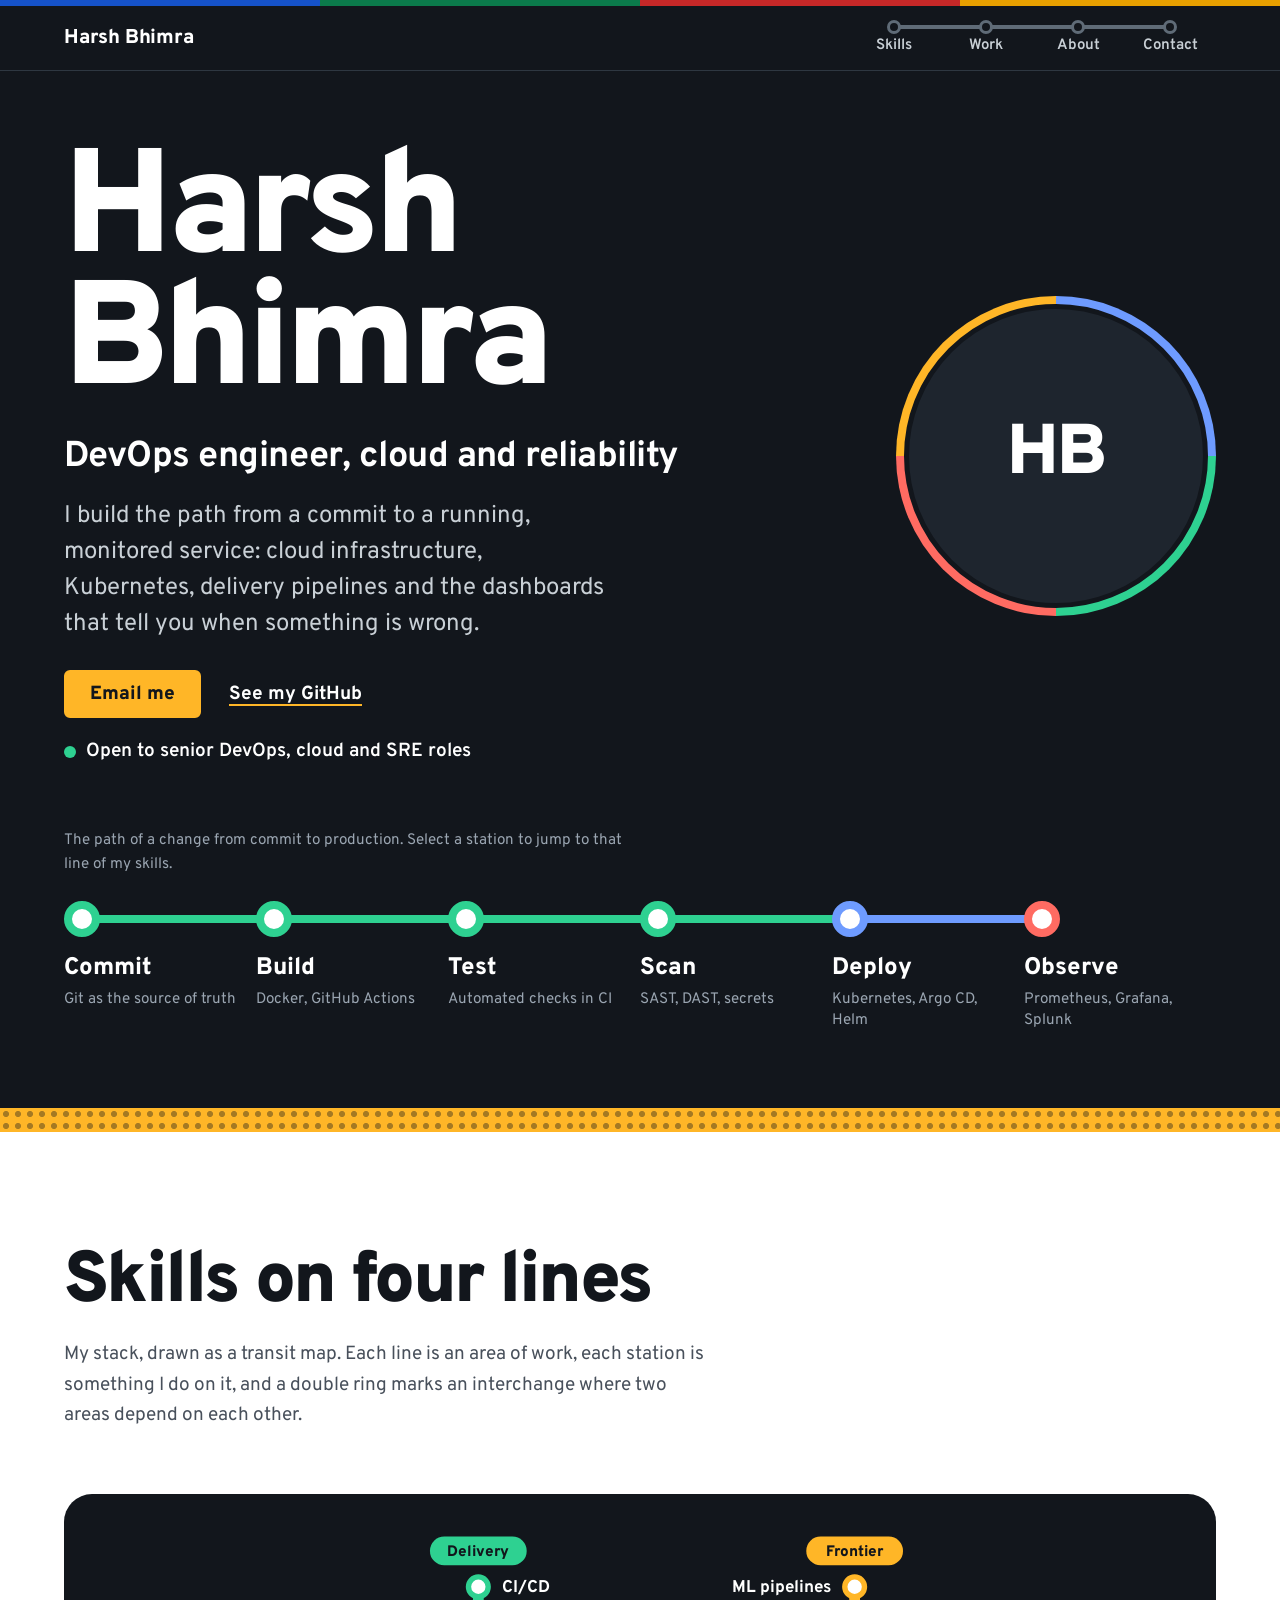
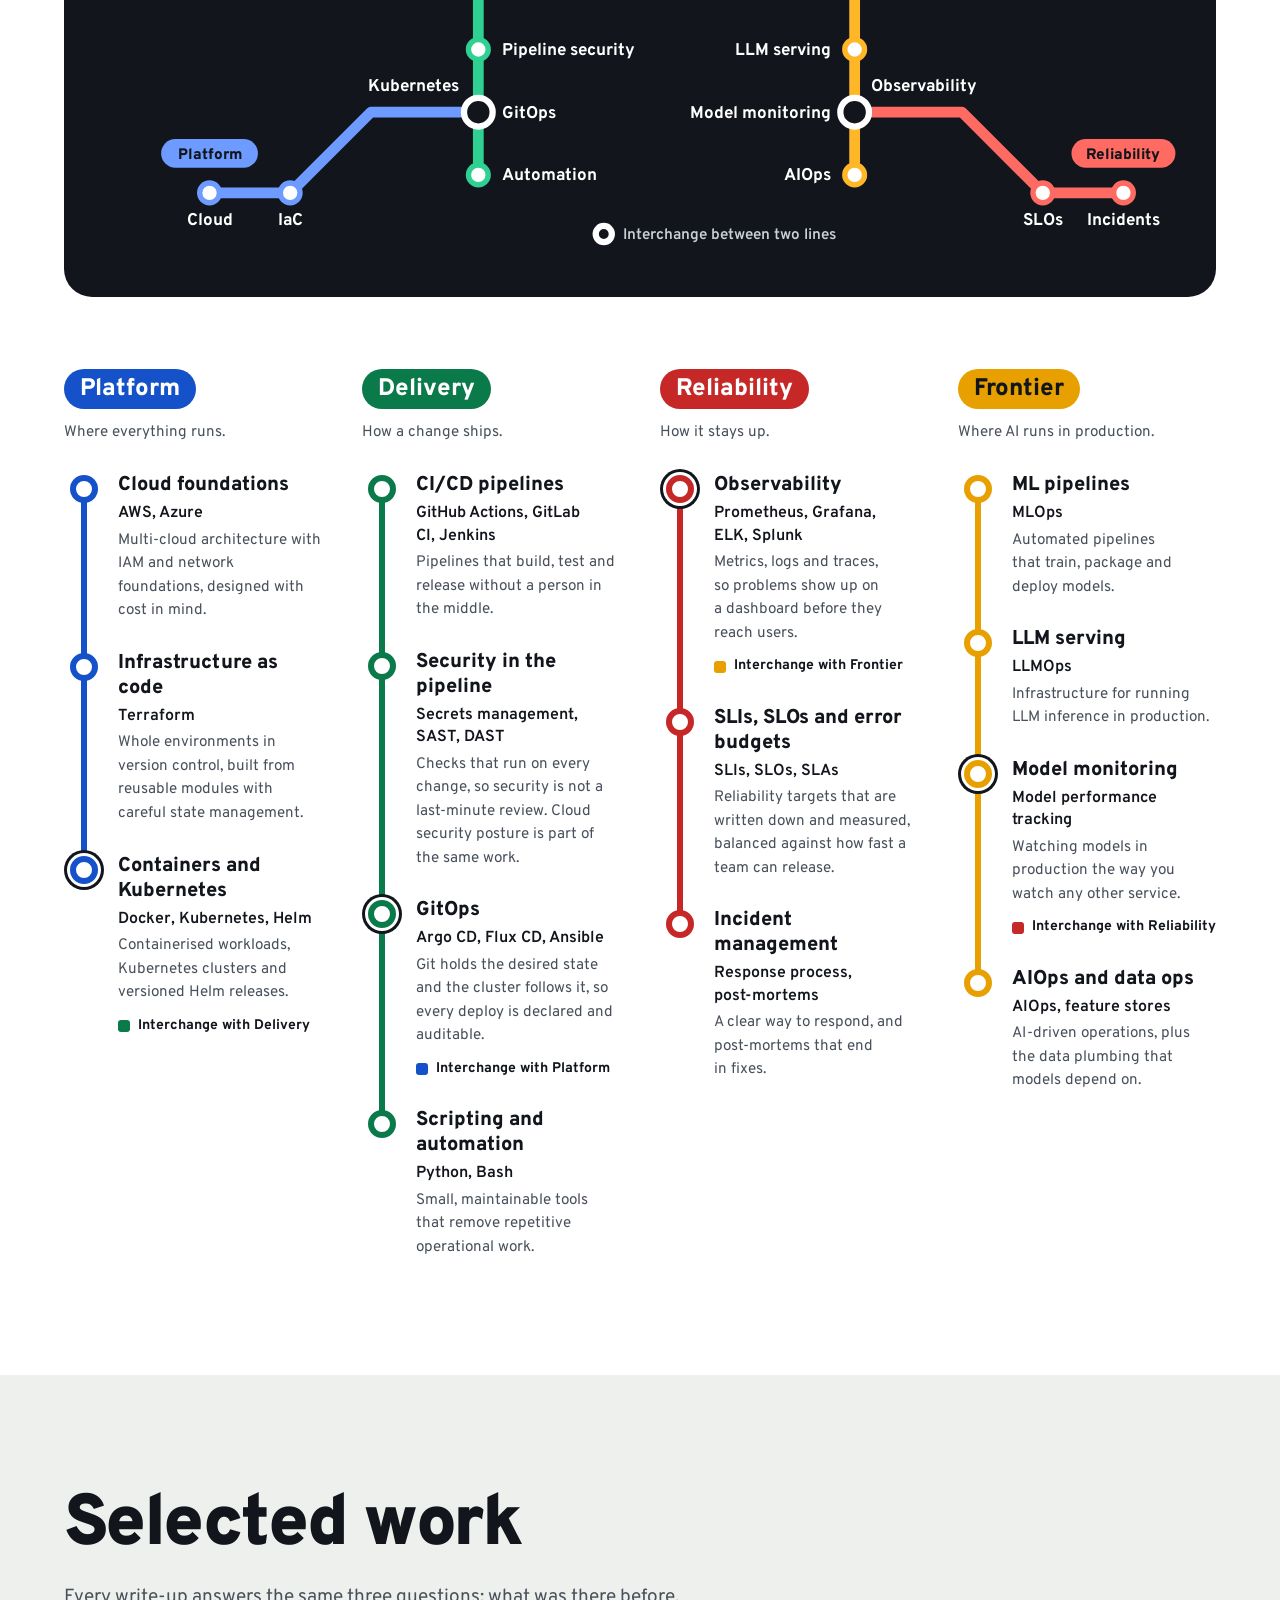
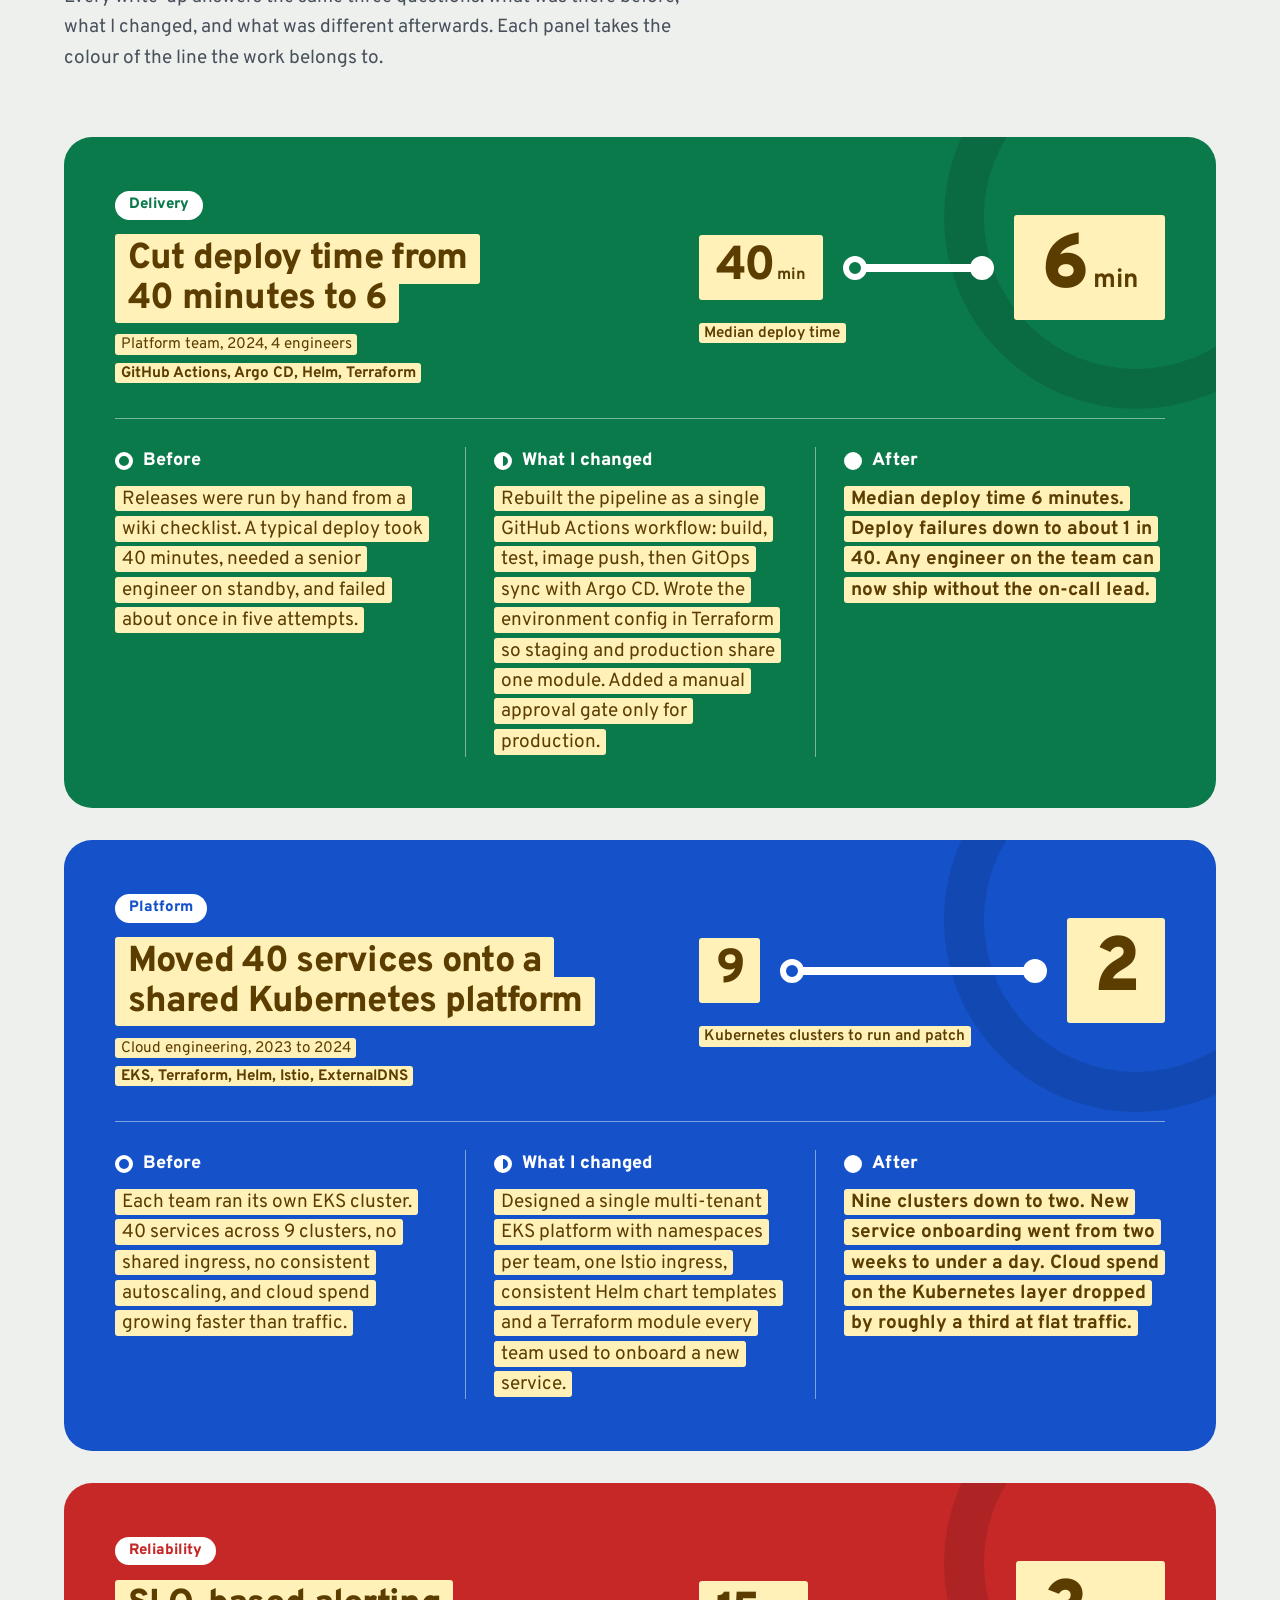
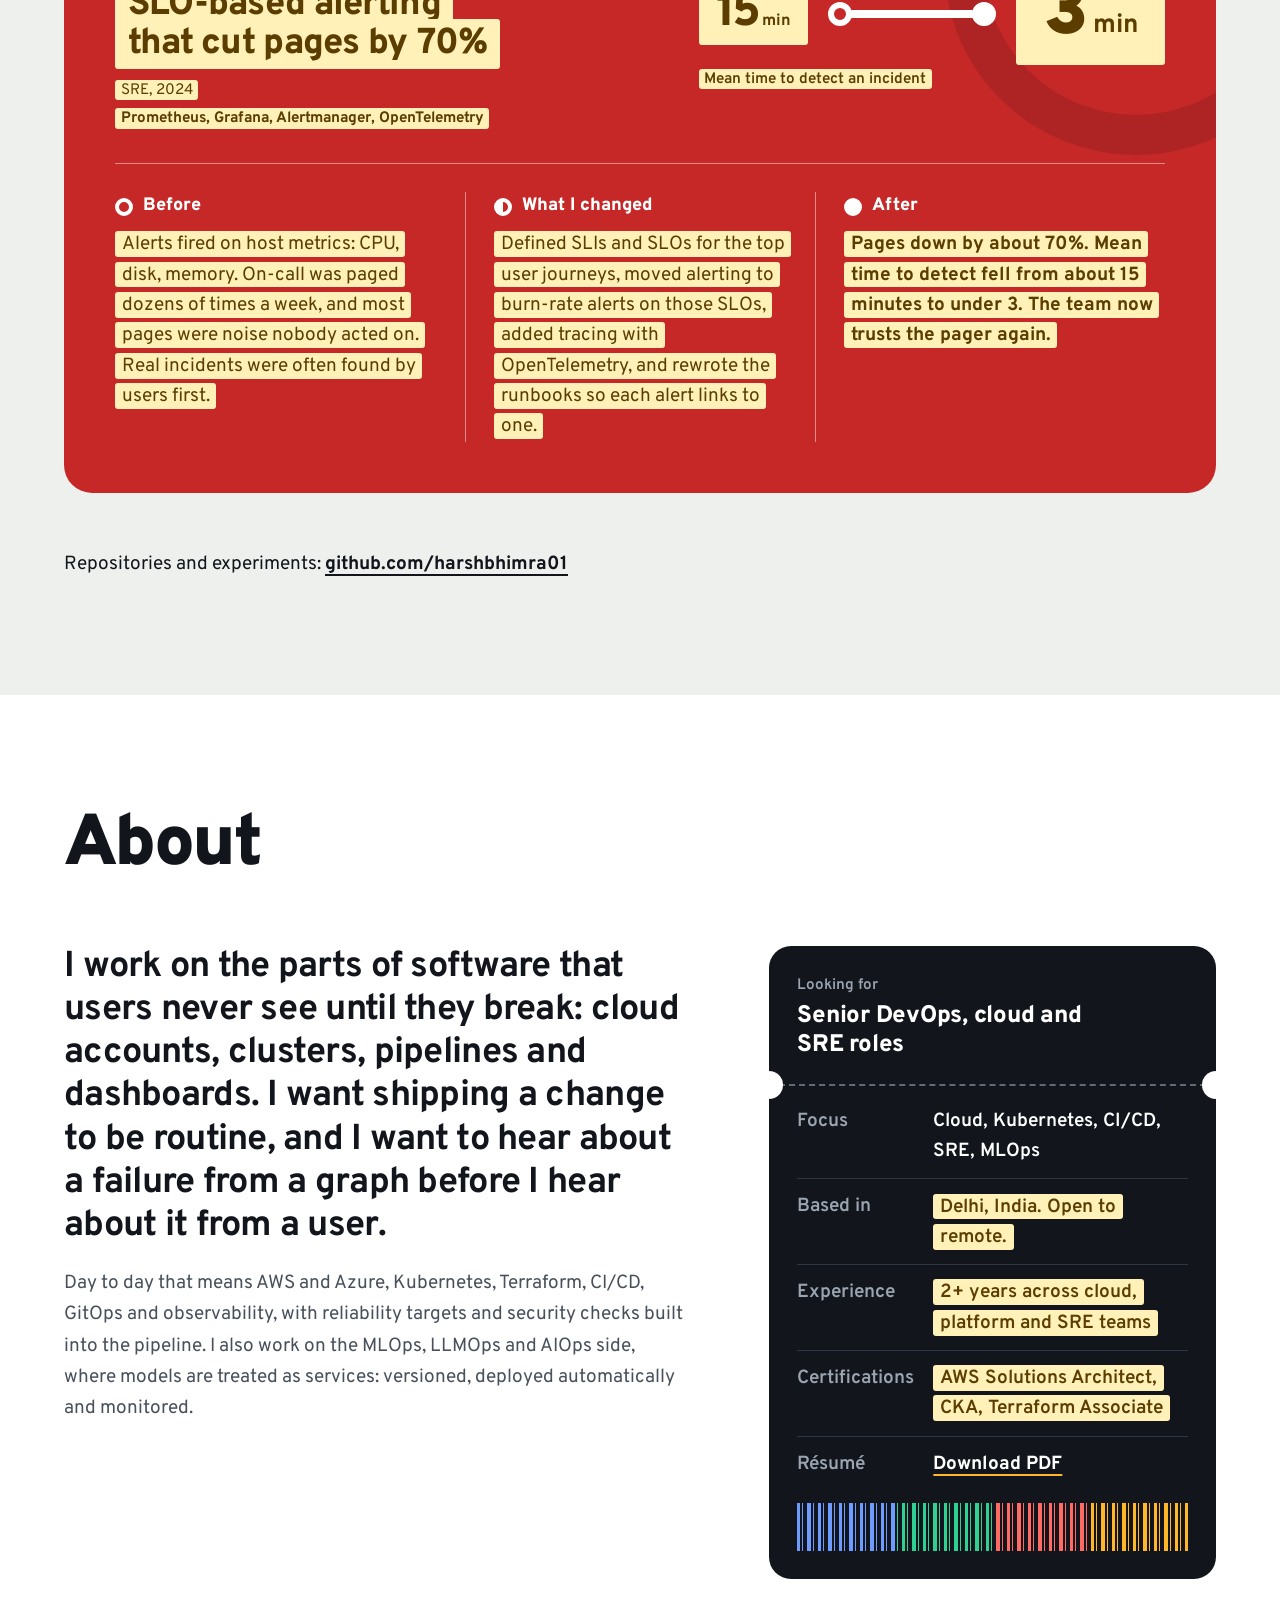
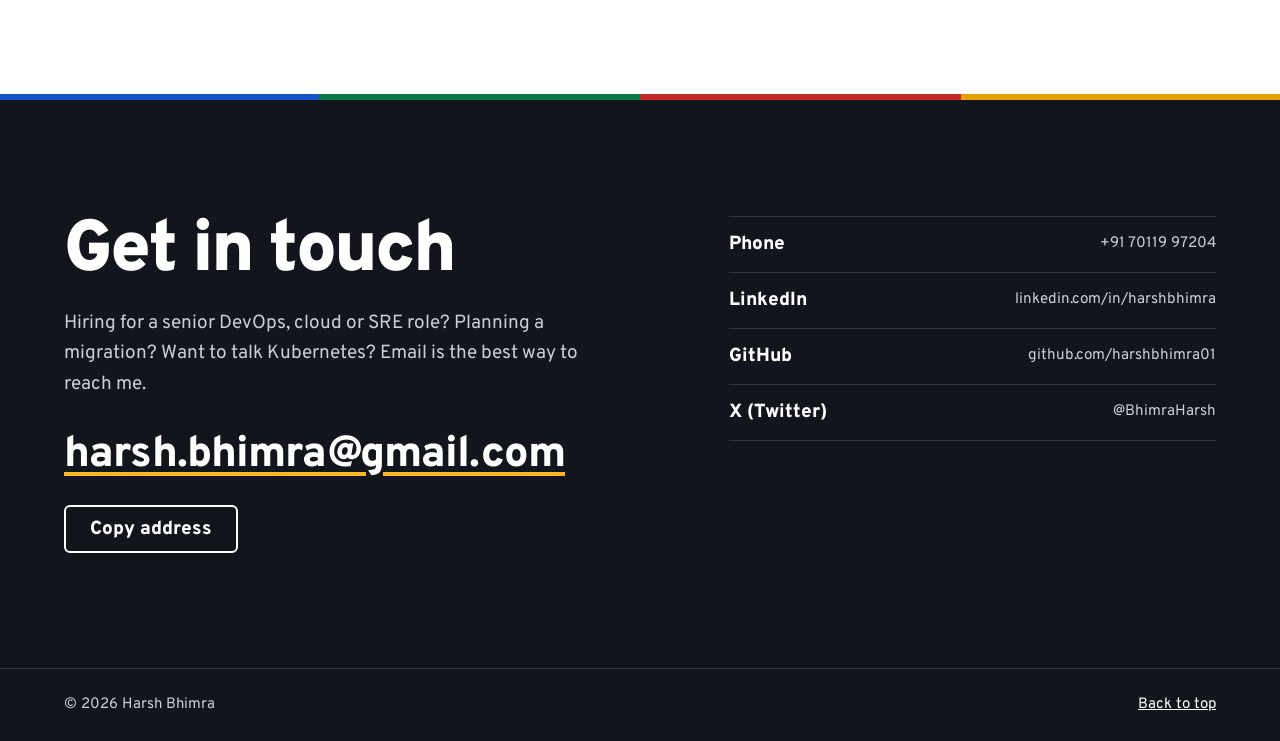
==== commit fea8039a: "Update experience years from 6+ to 2+" ====
--- a/index.html
+++ b/index.html
@@ -852,7 +852,7 @@
           <dl class="ticket__facts">
             <div><dt>Focus</dt><dd>Cloud, Kubernetes, CI/CD, SRE, MLOps</dd></div>
             <div><dt>Based in</dt><dd><span class="ph">Delhi, India. Open to remote.</span></dd></div>
-            <div><dt>Experience</dt><dd><span class="ph">6+ years across cloud, platform and SRE teams</span></dd></div>
+            <div><dt>Experience</dt><dd><span class="ph">2+ years across cloud, platform and SRE teams</span></dd></div>
             <div><dt>Certifications</dt><dd><span class="ph">AWS Solutions Architect, CKA, Terraform Associate</span></dd></div>
             <div><dt>Résumé</dt><dd><a class="textlink" href="harsh-bhimra-resume.pdf" type="application/pdf" download>Download PDF</a></dd></div>
           </dl>
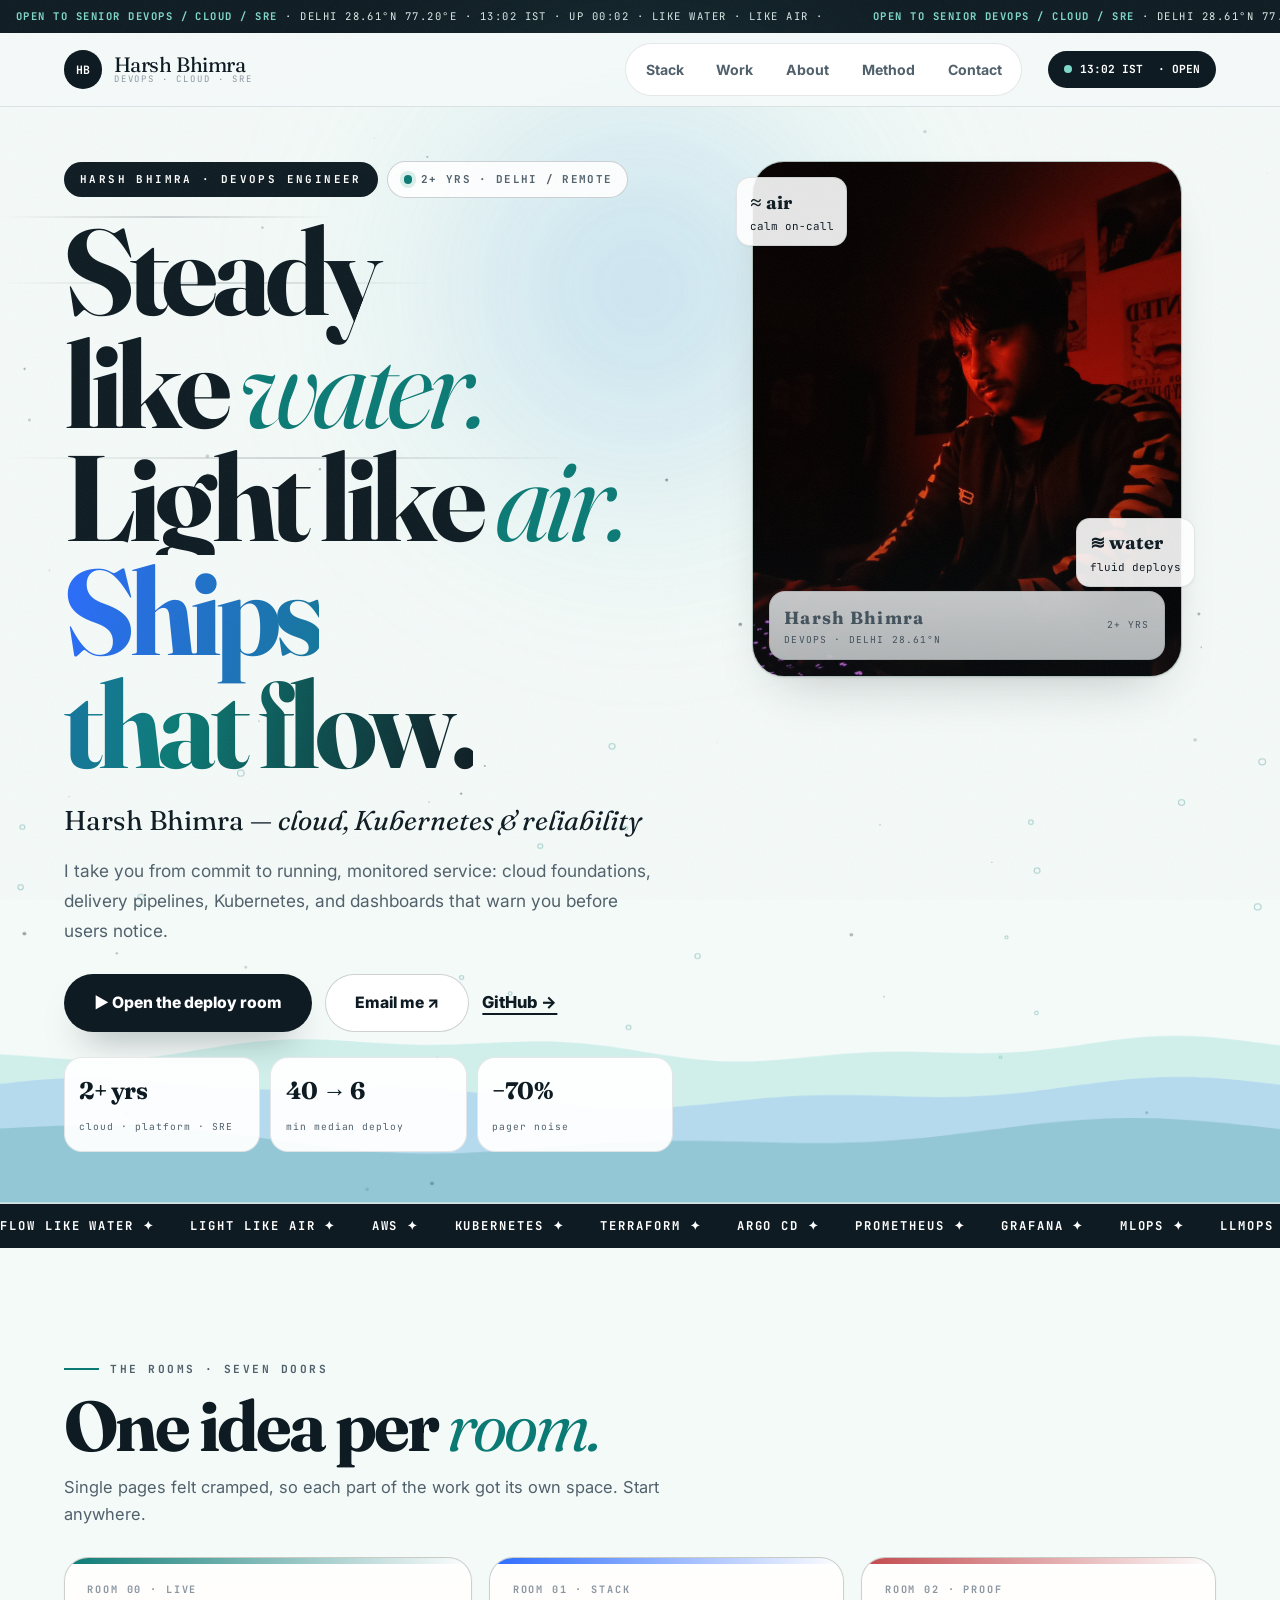
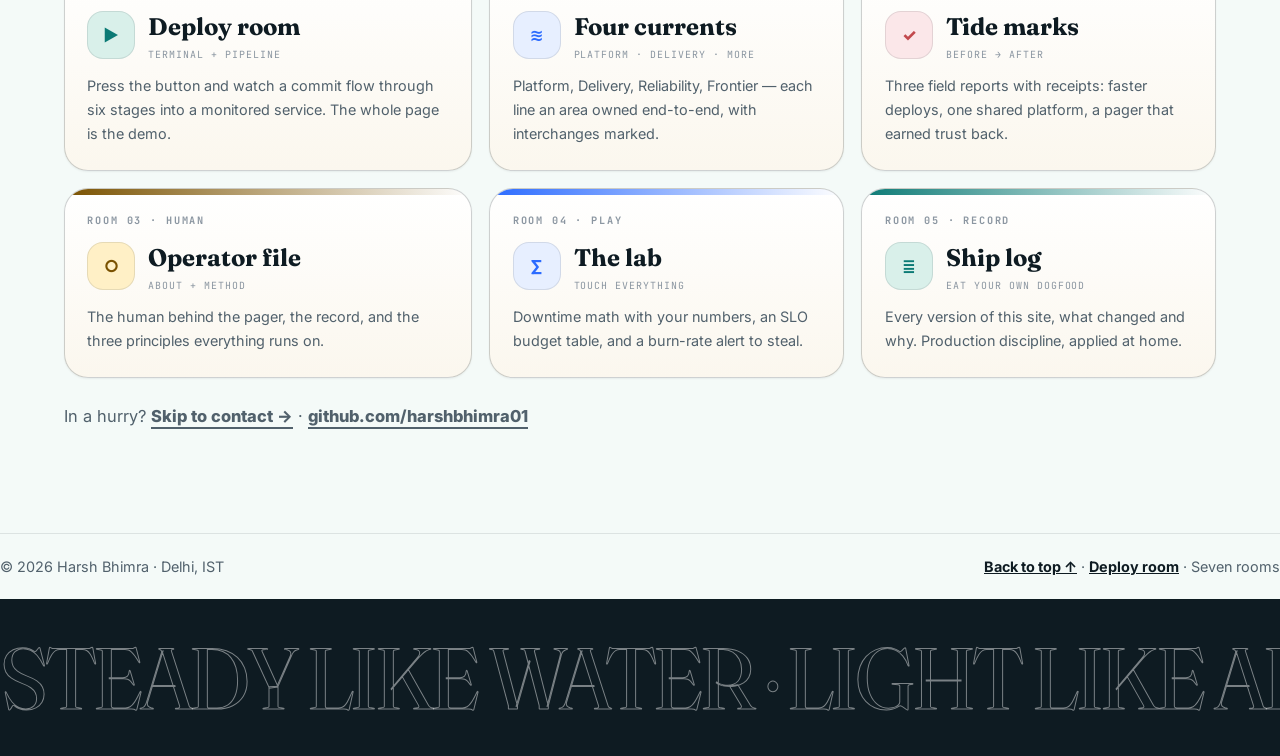
==== commit 8021a227: "Add files via upload" ====
--- a/index.html
+++ b/index.html
@@ -1,19 +1,18 @@
 <!DOCTYPE html>
-<html lang="en" data-draft>
+<html lang="en">
 <head>
 <meta charset="utf-8">
 <meta name="viewport" content="width=device-width, initial-scale=1">
-
-<title>Harsh Bhimra | DevOps engineer</title>
+<title>Harsh Bhimra | DevOps Engineer — Steady Systems, Fluid Deploys</title>
 <meta name="description" content="Harsh Bhimra, DevOps engineer. Cloud infrastructure, Kubernetes, CI/CD, GitOps, observability and SRE, with MLOps and LLMOps on top. Open to senior roles.">
 <meta name="author" content="Harsh Bhimra">
-<meta name="theme-color" content="#12161C">
+<meta name="theme-color" content="#F4FAF8">
+<meta name="color-scheme" content="light">
 <link rel="canonical" href="https://YOUR-DOMAIN.com/">
-
 <meta property="og:type" content="website">
 <meta property="og:site_name" content="Harsh Bhimra">
 <meta property="og:title" content="Harsh Bhimra | DevOps engineer">
-<meta property="og:description" content="Cloud infrastructure, Kubernetes, CI/CD, GitOps, observability and SRE. Open to senior DevOps, cloud and SRE roles.">
+<meta property="og:description" content="Cloud, Kubernetes, CI/CD, GitOps, observability and SRE. Like water and air: fluid deploys, invisible reliability.">
 <meta property="og:url" content="https://YOUR-DOMAIN.com/">
 <meta property="og:image" content="https://YOUR-DOMAIN.com/og.png">
 <meta property="og:image:alt" content="Harsh Bhimra, DevOps engineer">
@@ -22,916 +21,49 @@
 <meta name="twitter:title" content="Harsh Bhimra | DevOps engineer">
 <meta name="twitter:description" content="Cloud infrastructure, Kubernetes, CI/CD, GitOps, observability and SRE.">
 <meta name="twitter:image" content="https://YOUR-DOMAIN.com/og.png">
-
-<link rel="icon" href="data:image/svg+xml,%3Csvg xmlns='http://www.w3.org/2000/svg' viewBox='0 0 32 32'%3E%3Crect width='32' height='32' rx='7' fill='%2312161C'/%3E%3Cpath d='M4 16h24' stroke='%236E9BFF' stroke-width='5' stroke-linecap='round'/%3E%3Ccircle cx='16' cy='16' r='6' fill='%23fff'/%3E%3C/svg%3E">
-
+<link rel="icon" href="data:image/svg+xml,%3Csvg xmlns='http://www.w3.org/2000/svg' viewBox='0 0 32 32'%3E%3Crect width='32' height='32' rx='9' fill='%230E1B22'/%3E%3Cpath d='M5 20c3-1 5-4 8-4s4 3 7 3 4-2 7-3' fill='none' stroke='white' stroke-width='2.4' stroke-linecap='round'/%3E%3Cpath d='M5 24c3-1 5-4 8-4s4 3 7 3 4-2 7-3' fill='none' stroke='%237FD8CC' stroke-width='2' stroke-linecap='round'/%3E%3C/svg%3E">
 <link rel="preconnect" href="https://fonts.googleapis.com">
 <link rel="preconnect" href="https://fonts.gstatic.com" crossorigin>
-<link rel="stylesheet" href="https://fonts.googleapis.com/css2?family=Overpass:wght@400;600;700;800;900&amp;display=swap">
-
-<script type="application/ld+json">
-{
-  "@context": "https://schema.org",
-  "@graph": [
-    {
-      "@type": "WebSite",
-      "@id": "https://YOUR-DOMAIN.com/#website",
-      "url": "https://YOUR-DOMAIN.com/",
-      "name": "Harsh Bhimra",
-      "inLanguage": "en"
-    },
-    {
-      "@type": "Person",
-      "@id": "https://YOUR-DOMAIN.com/#person",
-      "name": "Harsh Bhimra",
-      "jobTitle": "DevOps Engineer",
-      "url": "https://YOUR-DOMAIN.com/",
-      "email": "mailto:harsh.bhimra@gmail.com",
-      "telephone": "+91-70119-97204",
-      "address": {
-        "@type": "PostalAddress",
-        "addressLocality": "Delhi",
-        "addressCountry": "IN"
-      },
-      "sameAs": [
-        "https://github.com/harshbhimra01",
-        "https://linkedin.com/in/harshbhimra",
-        "https://twitter.com/BhimraHarsh"
-      ],
-      "knowsAbout": ["DevOps", "Cloud engineering", "Kubernetes", "Terraform", "CI/CD", "GitOps", "Observability", "Site reliability engineering", "DevSecOps", "MLOps", "LLMOps"]
-    }
-  ]
-}
-</script>
-
-<style>
-:root {
-  color-scheme: light;
-  --ground: #EEF0ED;
-  --paper:  #FFFFFF;
-  --ink:    #12161C;
-  --ink-2:  #48505B;
-  --rule:   #C9CFD3;
-  --night:  #12161C;
-  --night-2: #C9D0D6;
-  --night-3: #9AA5B1;
-  --night-rule: #2E3741;
-  --unlit:  #5F6B77;
-  --blue:  #1552C9;
-  --green: #0B7A4B;
-  --red:   #C62828;
-  --amber: #E8A000;
-  --blue-l:  #6E9BFF;
-  --green-l: #2ED191;
-  --red-l:   #FF6B62;
-  --amber-l: #FFB627;
-  --key:   linear-gradient(90deg, var(--blue) 0 25%, var(--green) 25% 50%, var(--red) 50% 75%, var(--amber) 75% 100%);
-  --key-l: linear-gradient(90deg, var(--blue-l) 0 25%, var(--green-l) 25% 50%, var(--red-l) 50% 75%, var(--amber-l) 75% 100%);
-  --ph-bg:  #FFF1B8;
-  --ph-ink: #5C3D00;
-  --font: "Overpass", "Segoe UI", Roboto, "Helvetica Neue", Arial, sans-serif;
-  --step--1: clamp(.875rem, .84rem + .15vw, .95rem);
-  --step-0:  clamp(1.0625rem, 1rem + .3vw, 1.1875rem);
-  --step-1:  clamp(1.25rem, 1.12rem + .6vw, 1.5rem);
-  --step-2:  clamp(1.5rem, 1.2rem + 1.4vw, 2.25rem);
-  --step-3:  clamp(2.5rem, 1.5rem + 4vw, 4.5rem);
-  --step-4:  clamp(3.5rem, 12.5vw, 8.5rem);
-  --dot: 1.75rem;
-  --bw: .375rem;
-  --track: .375rem;
-  --dt: .125rem;
-  --panel: 28px;
-  --gutter: clamp(1rem, 5vw, 4rem);
-  --max: 80rem;
-}
-
-*, *::before, *::after { box-sizing: border-box; }
-html { -webkit-text-size-adjust: 100%; text-size-adjust: 100%; }
-@media (prefers-reduced-motion: no-preference) { html { scroll-behavior: smooth; } }
-
-body {
-  margin: 0;
-  background: var(--ground);
-  color: var(--ink);
-  font-family: var(--font);
-  font-size: var(--step-0);
-  line-height: 1.6;
-  -webkit-font-smoothing: antialiased;
-}
-::selection { background: var(--amber-l); color: var(--ink); }
-h1, h2, h3, h4, p, ul, ol, dl, dd, figure { margin: 0; }
-h1, h2, h3 { text-wrap: balance; }
-p { text-wrap: pretty; }
-ul, ol { padding: 0; list-style: none; }
-a { color: inherit; }
-[hidden] { display: none !important; }
-
-:focus-visible { outline: 3px solid var(--blue); outline-offset: 3px; border-radius: 2px; }
-
-.wrap { width: 100%; max-width: var(--max); margin-inline: auto; padding-inline: var(--gutter); }
-.vh {
-  position: absolute !important; width: 1px; height: 1px; overflow: hidden;
-  clip: rect(0 0 0 0); clip-path: inset(50%); white-space: nowrap;
-}
-.skip {
-  position: absolute; left: 1rem; top: -5rem; z-index: 100;
-  background: var(--amber-l); color: var(--ink); padding: .75rem 1rem; border-radius: 6px; font-weight: 800;
-}
-.skip:focus { top: .75rem; }
-
-.c-blue  { --c: var(--blue); }
-.c-green { --c: var(--green); }
-.c-red   { --c: var(--red); }
-.c-amber { --c: var(--amber); }
-
-.on-dark { color: #fff; }
-.on-dark .c-blue  { --c: var(--blue-l); }
-.on-dark .c-green { --c: var(--green-l); }
-.on-dark .c-red   { --c: var(--red-l); }
-.on-dark .c-amber { --c: var(--amber-l); }
-.on-dark :focus-visible { outline-color: var(--amber-l); }
-
-.site-header { background: var(--night); border-bottom: 1px solid var(--night-rule); }
-.key { height: 6px; background: var(--key); }
-.site-header__row {
-  display: flex; flex-wrap: wrap; align-items: center; justify-content: space-between;
-  gap: 0 2rem; padding-block: .25rem;
-}
-.wordmark { font-weight: 800; font-size: 1.25rem; letter-spacing: -.01em; text-decoration: none; padding-block: .5rem; color: #fff; }
-
-.nav { display: grid; grid-template-columns: repeat(4, minmax(0, 1fr)); width: 100%; }
-@media (min-width: 760px) { .nav { width: 23rem; } }
-.nav a {
-  position: relative; display: flex; align-items: flex-end; justify-content: center;
-  min-height: 3.5rem; padding: 0 .25rem .5rem;
-  color: var(--night-2); font-weight: 600; font-size: .9375rem; text-decoration: none;
-}
-.nav a:hover, .nav a[aria-current] { color: #fff; }
-.nav a[aria-current] { font-weight: 800; }
-.nav a::before {
-  content: ""; position: absolute; top: .625rem; left: 50%; z-index: 1;
-  width: .875rem; height: .875rem; margin-left: -.4375rem; border-radius: 50%;
-  background: var(--night); border: 3px solid var(--unlit);
-}
-.nav a::after {
-  content: ""; position: absolute; top: calc(.625rem + .4375rem - 2px); left: 50%;
-  width: 100%; height: 4px; border-radius: 99px; background: var(--unlit);
-}
-.nav a:last-child::after { display: none; }
-.nav a.is-past::before { background: #fff; border-color: #fff; }
-.nav a.is-past::after { background: #fff; }
-.nav a[aria-current]::before { background: var(--amber-l); border-color: var(--amber-l); transform: scale(1.3); }
-.nav a:hover::before { border-color: #fff; }
-@media (min-width: 760px) {
-  .site-header { position: sticky; top: 0; z-index: 50; }
-}
-
-.btn {
-  display: inline-flex; align-items: center; justify-content: center;
-  min-height: 48px; padding: 0 1.5rem; border-radius: 6px;
-  border: 2px solid var(--ink); background: transparent; color: var(--ink);
-  font: inherit; font-weight: 800; text-decoration: none; cursor: pointer;
-}
-.btn--amber { background: var(--amber-l); border-color: var(--amber-l); color: var(--ink); }
-.btn--amber:hover { background: #fff; border-color: #fff; }
-.btn--night { border-color: #fff; color: #fff; }
-.btn--night:hover { background: #fff; color: var(--ink); }
-.textlink { font-weight: 700; text-decoration-thickness: 2px; text-underline-offset: .25em; }
-.textlink:hover { color: var(--blue); }
-.on-dark .textlink { color: #fff; text-decoration-color: var(--amber-l); }
-.on-dark .textlink:hover { color: var(--amber-l); }
-
-.stn { position: relative; padding: 0 0 1.75rem calc(var(--dot) + 1.25rem); }
-.stn:last-child { padding-bottom: 0; }
-.stn::before {
-  content: ""; position: absolute;
-  left: calc((var(--dot) - var(--track)) / 2);
-  top: calc(var(--dt) + var(--dot) / 2);
-  width: var(--track); height: 100%;
-  background: var(--c); border-radius: 99px;
-}
-.stn:last-child::before { display: none; }
-.stn::after {
-  content: ""; position: absolute; left: 0; top: var(--dt);
-  width: var(--dot); height: var(--dot); border-radius: 50%;
-  background: var(--paper); border: var(--bw) solid var(--c);
-}
-.stn--x::after { box-shadow: 0 0 0 .1875rem var(--paper), 0 0 0 .375rem var(--ink); }
-
-.stn__name { font-weight: 800; font-size: 1.25rem; line-height: 1.25; }
-.stn__tools { margin-top: .25rem; font-size: 1rem; font-weight: 600; line-height: 1.4; }
-.stn__desc { margin-top: .25rem; color: var(--ink-2); font-size: var(--step--1); line-height: 1.55; }
-.xchg { margin-top: .625rem; display: flex; align-items: center; gap: .5rem; font-size: .875rem; font-weight: 700; }
-.xchg i { width: .75rem; height: .75rem; border-radius: 3px; background: var(--o); flex: none; }
-
-.hero { background: var(--night); padding-block: clamp(2.5rem, 6vw, 5rem) clamp(3rem, 6vw, 5rem); }
-
-.hero__grid { display: grid; gap: 1.75rem; }
-@media (min-width: 900px) {
-  .hero__grid { grid-template-columns: minmax(0, 1fr) auto; align-items: center; gap: clamp(3rem, 6vw, 6rem); }
-}
-
-.hero__avatar {
-  width: clamp(7rem, 28vw, 11rem); aspect-ratio: 1;
-  border-radius: 50%; padding: 6px;
-  background: conic-gradient(var(--blue-l) 0 25%, var(--green-l) 25% 50%, var(--red-l) 50% 75%, var(--amber-l) 75% 100%);
-}
-@media (min-width: 900px) { .hero__avatar { width: clamp(13rem, 25vw, 22rem); padding: 8px; } }
-@media (max-width: 899px) { .hero__avatar { order: -1; } }
-.hero__disc {
-  position: relative; width: 100%; height: 100%; overflow: hidden;
-  border-radius: 50%; border: 5px solid var(--night);
-  background: #1E252E; color: #fff;
-  display: grid; place-items: center;
-  font-weight: 900; font-size: clamp(1.75rem, 5.5vw, 5rem); letter-spacing: -.03em;
-}
-.hero__disc img {
-  position: absolute; inset: 0; width: 100%; height: 100%;
-  object-fit: cover; object-position: center 20%;
-}
-
-.hero__name {
-  font-weight: 900; font-size: var(--step-4);
-  line-height: .9; letter-spacing: -.04em; color: #fff;
-}
-.hero__name span { display: block; }
-@media (min-width: 640px) { .hero__name span { display: inline; } }
-@media (min-width: 900px) {
-  .hero__name { font-size: clamp(6rem, 11.5vw, 10.5rem); }
-  .hero__name span { display: block; }
-}
-.hero__role {
-  margin-top: 1.5rem; font-weight: 700; font-size: var(--step-2);
-  line-height: 1.15; letter-spacing: -.015em; color: #fff;
-}
-.hero__lede { margin-top: 1.25rem; max-width: 34rem; font-size: var(--step-1); line-height: 1.5; color: var(--night-2); }
-.hero__actions { margin-top: 1.75rem; display: flex; flex-wrap: wrap; align-items: center; gap: 1rem 1.75rem; }
-.hero__status { margin-top: 1.25rem; display: flex; align-items: flex-start; gap: .625rem; font-weight: 600; line-height: 1.4; }
-.pulse { width: .75rem; height: .75rem; margin-top: .4em; border-radius: 50%; background: var(--green-l); flex: none; }
-
-.route__cap { margin-top: clamp(2.5rem, 5vw, 4rem); max-width: 36rem; color: var(--night-3); font-size: var(--step--1); }
-.route { margin-top: 1.5rem; display: grid; }
-.stn__link { display: block; color: inherit; text-decoration: none; border-radius: 4px; }
-.route .stn__name { font-size: var(--step-1); }
-.route .stn__tools { display: block; font-weight: 400; color: var(--night-3); font-size: var(--step--1); }
-.stn__link:hover .stn__name {
-  text-decoration: underline; text-decoration-thickness: 3px; text-underline-offset: .2em;
-  text-decoration-color: var(--c);
-}
-
-@media (min-width: 760px) {
-  .route { --dot: 2.25rem; --bw: .5rem; --track: .5rem; --dt: 0rem; grid-template-columns: repeat(6, minmax(0, 1fr)); }
-  .route .stn, .route .stn:last-child { padding: calc(var(--dot) + 1rem) 1rem 0 0; }
-  .route .stn::before {
-    left: calc(var(--dot) / 2); top: calc((var(--dot) - var(--track)) / 2);
-    width: 100%; height: var(--track);
-  }
-}
-
-@media (prefers-reduced-motion: no-preference) {
-  .route .stn::before {
-    transform-origin: top; animation: draw-y .5s linear both;
-    animation-delay: calc(var(--i) * .5s + .5s);
-  }
-  .route .stn::after {
-    animation: light .3s ease-out both;
-    animation-delay: calc(var(--i) * .5s + .5s);
-  }
-  .pulse { animation: pulse 2s ease-out 2 1.4s; }
-}
-@media (min-width: 760px) and (prefers-reduced-motion: no-preference) {
-  .route .stn::before { transform-origin: left center; animation-name: draw-x; }
-}
-@keyframes draw-y { from { transform: scaleY(0); } }
-@keyframes draw-x { from { transform: scaleX(0); } }
-@keyframes light {
-  from { border-color: var(--unlit); background: var(--night); }
-  to   { border-color: var(--c);     background: var(--paper); }
-}
-@keyframes pulse {
-  0%   { box-shadow: 0 0 0 0 rgba(46, 209, 145, .5); }
-  100% { box-shadow: 0 0 0 .75rem rgba(46, 209, 145, 0); }
-}
-
-.edge {
-  height: 24px; background-color: var(--amber-l);
-  background-image: radial-gradient(circle at 6px 6px, rgba(18, 22, 28, .38) 0 2.75px, transparent 3.25px);
-  background-size: 12px 12px;
-}
-
-.section { padding-block: clamp(4rem, 9vw, 7.5rem); scroll-margin-top: 5.5rem; }
-.section--paper { background: var(--paper); }
-.section__head { max-width: 46rem; margin-bottom: clamp(2.5rem, 5vw, 4rem); }
-.section__title { font-weight: 900; font-size: var(--step-3); line-height: 1; letter-spacing: -.035em; }
-.section__intro { margin-top: 1.25rem; max-width: 40rem; color: var(--ink-2); }
-
-.map { display: none; }
-@media (min-width: 1000px) {
-  .map {
-    display: block; margin-bottom: clamp(3rem, 6vw, 4.5rem);
-    padding: clamp(1.5rem, 3vw, 2.5rem) clamp(1.5rem, 3vw, 3rem);
-    background: var(--night); border-radius: var(--panel);
-  }
-}
-.map svg { display: block; width: 100%; height: auto; }
-.map .track { fill: none; stroke: var(--c); stroke-width: 12; stroke-linecap: round; stroke-linejoin: round; }
-.map .stop  { fill: #fff; stroke: var(--c); stroke-width: 6; }
-.map .swap  { fill: var(--night); stroke: #fff; stroke-width: 7; }
-.map .badge rect { fill: var(--c); }
-.map text { font-family: var(--font); font-weight: 700; font-size: 19px; fill: #fff; }
-.map .badge text { font-weight: 800; font-size: 17px; fill: var(--night); text-anchor: middle; }
-.map .end   { text-anchor: end; }
-.map .mid   { text-anchor: middle; }
-.map .note  { font-weight: 600; fill: var(--night-2); font-size: 17px; }
-.map g { transition: opacity .2s; }
-@media (hover: hover) {
-  .map svg:has(.c-blue:hover)  :is(.c-green, .c-red, .c-amber),
-  .map svg:has(.c-green:hover) :is(.c-blue, .c-red, .c-amber),
-  .map svg:has(.c-red:hover)   :is(.c-blue, .c-green, .c-amber),
-  .map svg:has(.c-amber:hover) :is(.c-blue, .c-green, .c-red) { opacity: .2; }
-}
-
-.lines { display: grid; grid-template-columns: minmax(0, 1fr); gap: 3.5rem 2.5rem; }
-@media (min-width: 720px)  { .lines { grid-template-columns: repeat(2, minmax(0, 1fr)); } }
-@media (min-width: 1120px) { .lines { grid-template-columns: repeat(4, minmax(0, 1fr)); } }
-.line { scroll-margin-top: 7rem; }
-.line__badge {
-  display: inline-block; padding: .3rem 1rem; border-radius: 99px;
-  background: var(--c); color: #fff; font-weight: 800; font-size: var(--step-1); line-height: 1.25;
-}
-.c-amber .line__badge { color: var(--ink); }
-.line__blurb { margin-top: .75rem; color: var(--ink-2); font-size: var(--step--1); }
-.stns { margin-top: 1.75rem; margin-left: .375rem; }
-.line:target .line__badge { box-shadow: 0 0 0 4px var(--paper), 0 0 0 7px var(--c); }
-@media (prefers-reduced-motion: no-preference) {
-  .line:target .line__badge { animation: arrive .9s ease-out 1; }
-}
-@keyframes arrive {
-  from { box-shadow: 0 0 0 4px var(--paper), 0 0 0 4px var(--c); }
-  to   { box-shadow: 0 0 0 4px var(--paper), 0 0 0 7px var(--c); }
-}
-
-.cases { display: grid; gap: clamp(1.25rem, 3vw, 2rem); }
-.case {
-  position: relative; isolation: isolate; overflow: hidden;
-  display: grid; gap: 2rem 3rem;
-  padding: clamp(1.5rem, 4vw, 3.25rem);
-  background: var(--c); color: #fff; border-radius: var(--panel);
-}
-.case::before {
-  content: ""; position: absolute; z-index: -1; right: -7rem; top: -7rem;
-  width: 24rem; height: 24rem; border-radius: 50%; border: 2.5rem solid rgba(0, 0, 0, .12);
-}
-@media (min-width: 960px) {
-  .case { grid-template-columns: minmax(0, 1.15fr) minmax(0, 1fr); grid-template-areas: "head delta" "ba ba"; align-items: start; }
-}
-.case__head { grid-area: head; }
-.case__line {
-  display: inline-block; padding: .2rem .875rem; border-radius: 99px;
-  background: #fff; color: var(--c); font-weight: 800; font-size: .9375rem; line-height: 1.5;
-}
-.case__title { margin-top: 1.25rem; font-weight: 800; font-size: var(--step-2); line-height: 1.1; letter-spacing: -.02em; }
-.case__meta { margin-top: .875rem; font-size: var(--step--1); }
-.case__tools { margin-top: .25rem; font-weight: 700; font-size: var(--step--1); }
-
-.delta { grid-area: delta; align-self: center; }
-.delta__row {
-  display: flex; align-items: center; gap: clamp(.75rem, 2vw, 1.5rem);
-  font-weight: 900; font-size: clamp(2.75rem, 6vw, 5.25rem); line-height: 1; letter-spacing: -.035em;
-}
-.delta__from { font-size: .62em; font-weight: 800; }
-.delta small { margin-left: .25em; font-size: .34em; font-weight: 700; letter-spacing: 0; }
-.delta__rail { position: relative; flex: 1 1 2rem; min-width: 2rem; height: .5rem; border-radius: 99px; background: #fff; }
-.delta__rail::before, .delta__rail::after {
-  content: ""; position: absolute; top: 50%; width: 1.5rem; height: 1.5rem;
-  border-radius: 50%; border: .4rem solid #fff; transform: translateY(-50%);
-}
-.delta__rail::before { left: -.25rem; background: var(--c); }
-.delta__rail::after  { right: -.25rem; background: #fff; }
-.delta__label { margin-top: 1rem; font-size: var(--step--1); font-weight: 600; line-height: 1.4; }
-
-.ba { grid-area: ba; display: grid; gap: 1.5rem; padding-top: 1.75rem; border-top: 1px solid rgba(255, 255, 255, .45); }
-.ba > div { display: grid; align-content: start; gap: .5rem; }
-@media (min-width: 900px) {
-  .ba { grid-template-columns: repeat(3, minmax(0, 1fr)); gap: 0; }
-  .ba > div { padding-inline: 1.75rem; border-left: 1px solid rgba(255, 255, 255, .45); }
-  .ba > div:first-child { padding-left: 0; border-left: 0; }
-  .ba > div:last-child { padding-right: 0; }
-}
-.ba dt { display: flex; align-items: center; gap: .625rem; font-weight: 800; font-size: 1.125rem; }
-.ba dt::before {
-  content: ""; flex: none; width: 1.125rem; height: 1.125rem; border-radius: 50%; border: .3rem solid #fff;
-}
-.ba > div:nth-child(2) dt::before { background: linear-gradient(90deg, #fff 50%, transparent 50%); }
-.ba > div:last-child dt::before { background: #fff; }
-.ba dd { max-width: 40rem; }
-.ba > div:last-child dd { font-weight: 700; }
-
-.work__more { margin-top: clamp(2.5rem, 5vw, 3.5rem); }
-
-.ph { background: transparent; color: inherit; padding: 0; border-radius: 0; }
-html[data-draft] .ph {
-  background: var(--ph-bg); color: var(--ph-ink); padding: .05em .35em; border-radius: 3px;
-  -webkit-box-decoration-break: clone; box-decoration-break: clone;
-}
-
-.about__grid { display: grid; gap: 3rem; }
-@media (min-width: 960px) { .about__grid { grid-template-columns: minmax(0, 1.4fr) minmax(0, 1fr); gap: 5rem; align-items: start; } }
-.prose p { max-width: 40rem; font-size: var(--step-0); line-height: 1.65; color: var(--ink-2); }
-.prose p + p { margin-top: 1.25rem; }
-.prose .lead { font-size: var(--step-2); font-weight: 700; line-height: 1.2; letter-spacing: -.02em; color: var(--ink); }
-
-.ticket { background: var(--night); border-radius: 22px; overflow: hidden; }
-.ticket__top { padding: 1.75rem 1.75rem 1.5rem; }
-.ticket__k { color: var(--night-3); font-size: var(--step--1); font-weight: 600; }
-.ticket__dest { margin-top: .25rem; font-weight: 800; font-size: var(--step-1); line-height: 1.2; letter-spacing: -.01em; }
-.ticket__perf { position: relative; height: 0; border-top: 2px dashed var(--unlit); }
-.ticket__perf::before, .ticket__perf::after {
-  content: ""; position: absolute; top: -15px; width: 28px; height: 28px; border-radius: 50%; background: var(--paper);
-}
-.ticket__perf::before { left: -14px; }
-.ticket__perf::after  { right: -14px; }
-.ticket__facts { padding: .5rem 1.75rem 0; }
-.ticket__facts > div { display: grid; gap: .125rem 1rem; padding: .75rem 0; border-bottom: 1px solid var(--night-rule); }
-@media (min-width: 420px) { .ticket__facts > div { grid-template-columns: 7.5rem minmax(0, 1fr); } }
-.ticket__facts > div:last-child { border-bottom: 0; }
-.ticket__facts dt { color: var(--night-3); font-weight: 600; }
-.ticket__facts dd { font-weight: 600; }
-.ticket__code {
-  height: 3rem; margin: .75rem 1.75rem 1.75rem; background: var(--key-l);
-  -webkit-mask-image: repeating-linear-gradient(90deg, #000 0 3px, transparent 3px 5px, #000 5px 6px, transparent 6px 10px, #000 10px 14px, transparent 14px 16px, #000 16px 17px, transparent 17px 21px);
-          mask-image: repeating-linear-gradient(90deg, #000 0 3px, transparent 3px 5px, #000 5px 6px, transparent 6px 10px, #000 10px 14px, transparent 14px 16px, #000 16px 17px, transparent 17px 21px);
-}
-
-.contact {
-  background: var(--night);
-  border-top: 6px solid transparent; border-image: var(--key) 1;
-}
-.contact .section__title { color: #fff; }
-.contact__grid { display: grid; gap: 3rem; }
-@media (min-width: 900px) { .contact__grid { grid-template-columns: minmax(0, 1.2fr) minmax(0, 1fr); gap: 5rem; align-items: start; } }
-.contact__intro { container-type: inline-size; }
-.contact__lede { margin-top: 1.25rem; max-width: 34rem; color: var(--night-2); }
-.contact__mail {
-  display: inline-block; margin-top: 2rem; color: #fff;
-  font-weight: 800; font-size: clamp(1.3rem, 5.4vw, 2.6rem); letter-spacing: -.02em; line-height: 1.15;
-  text-decoration-color: var(--amber-l); text-decoration-thickness: .1em; text-underline-offset: .15em;
-  overflow-wrap: anywhere;
-}
-@supports (font-size: 1cqi) {
-  .contact__mail { font-size: clamp(1.15rem, 7.4cqi, 2.75rem); }
-}
-.contact__mail:hover { color: var(--amber-l); }
-.contact__copy { margin-top: 1.5rem; }
-.links { border-top: 1px solid var(--night-rule); }
-.links a {
-  display: flex; align-items: center; justify-content: space-between; gap: 1.5rem;
-  min-height: 56px; padding: .75rem 0; border-bottom: 1px solid var(--night-rule);
-  color: #fff; text-decoration: none;
-}
-.links__label { font-weight: 800; }
-.links__value { color: var(--night-2); text-align: right; overflow-wrap: anywhere; font-size: var(--step--1); }
-.links a:hover .links__value { color: var(--amber-l); text-decoration: underline; text-underline-offset: .25em; }
-
-.site-footer { background: var(--night); color: var(--night-2); border-top: 1px solid var(--night-rule); padding-block: 1.5rem; font-size: .9375rem; }
-.site-footer__row { display: flex; flex-wrap: wrap; justify-content: space-between; gap: .5rem 1.5rem; }
-.site-footer a { color: #fff; }
-
-@media (forced-colors: active) {
-  .stn::before, .nav a::after { background: CanvasText; }
-  .stn::after, .nav a::before { border-color: CanvasText; }
-  .line__badge, .btn--amber { border: 2px solid CanvasText; }
-  .key, .edge { display: none; }
-  .map .track { stroke: CanvasText; }
-  .map .stop, .map .swap { stroke: CanvasText; }
-  .map .badge rect { fill: Canvas; stroke: CanvasText; stroke-width: 2; }
-  .map .badge text { fill: CanvasText; }
-  .case, .ticket, .map { border: 2px solid CanvasText; }
-  .delta__rail { background: CanvasText; }
-  .delta__rail::before, .delta__rail::after { border-color: CanvasText; }
-  .ticket__code { background: CanvasText; }
-  .contact { border-image: none; border-top: 6px solid CanvasText; }
-}
-
-@media print {
-  .site-header, .edge, .map, .contact__copy, .site-footer, .ticket__code { display: none; }
-  .hero, .contact, .ticket, .case { background: none !important; color: #000 !important; border-image: none; }
-  .hero__name, .hero__role, .hero__lede, .route__cap, .route .stn__tools, .contact .section__title,
-  .contact__mail, .contact__lede, .links a, .links__value, .case__line, .case__title { color: #000 !important; }
-  .case { border: 2px solid #000; }
-  .case__line { border: 1px solid #000; background: none; }
-  html[data-draft] .ph { background: none; color: inherit; padding: 0; }
-}
-</style>
+<link rel="stylesheet" href="https://fonts.googleapis.com/css2?family=Fraunces:ital,opsz,wght@0,9..144,300..800;1,9..144,300..800&family=Inter:wght@400;500;600;700&family=JetBrains+Mono:wght@400;500;700&display=swap">
+<style>html{background:#F4FAF8}#boot{position:fixed;inset:0;z-index:1000;background:#F4FAF8;display:grid;place-items:center}#boot.done{opacity:0;visibility:hidden}</style><link rel="stylesheet" href="styles.css">
+<script type="application/ld+json">{"@context":"https://schema.org","@graph":[{"@type":"WebSite","@id":"https://YOUR-DOMAIN.com/#website","url":"https://YOUR-DOMAIN.com/","name":"Harsh Bhimra","inLanguage":"en"},{"@type":"Person","@id":"https://YOUR-DOMAIN.com/#person","name":"Harsh Bhimra","jobTitle":"DevOps Engineer","url":"https://YOUR-DOMAIN.com/","email":"mailto:harsh.bhimra@gmail.com","telephone":"+91-70119-97204","address":{"@type":"PostalAddress","addressLocality":"Delhi","addressCountry":"IN"},"sameAs":["https://github.com/harshbhimra01","https://linkedin.com/in/harshbhimra","https://twitter.com/BhimraHarsh"],"knowsAbout":["DevOps","Cloud engineering","Kubernetes","Terraform","CI/CD","GitOps","Observability","Site reliability engineering","DevSecOps","MLOps","LLMOps"]}]}</script>
 </head>
-
 <body id="top">
 <a class="skip" href="#main">Skip to content</a>
-
-<header class="site-header on-dark">
-  <div class="key" aria-hidden="true"></div>
-  <div class="wrap site-header__row">
-    <a class="wordmark" href="#top" aria-label="Harsh Bhimra, back to top">Harsh Bhimra</a>
-    <nav class="nav" aria-label="Primary">
-      <a href="#skills">Skills</a>
-      <a href="#work">Work</a>
-      <a href="#about">About</a>
-      <a href="#contact">Contact</a>
-    </nav>
-  </div>
-</header>
-
+<div class="grain" aria-hidden="true"></div><div class="mist" aria-hidden="true"><i></i><i></i></div>
+<div id="boot" aria-hidden="true"><div style="text-align:center"><div class="boot-wave">Flow <em>state</em></div><div class="boot-sub">WATER · AIR · SHIPPING CALMLY</div><div class="boot-bar"><i id="boot-fill"></i></div></div></div>
+<div class="draft-note" role="note"><span aria-hidden="true">⚠️</span><span><b>DRAFT MODE</b> — yellow boxes are example content. Replace them, then delete <b>data-draft</b> from &lt;html&gt;.</span></div>
+<div class="strip" aria-hidden="true"><div class="strip-in" id="strip"><span><b>OPEN TO SENIOR DEVOPS / CLOUD / SRE</b> · DELHI 28.61°N 77.20°E · <span id="strip-clock">--:-- IST</span> · <span id="uptime">UP 00:00</span> · LIKE WATER · LIKE AIR ·&nbsp;</span></div></div>
+<header class="hud"><div class="wrap hud-row"><a class="brand" href="index.html" aria-label="Harsh Bhimra — home"><span class="brand-mark">HB</span><span class="brand-txt">Harsh Bhimra<small>DEVOPS · CLOUD · SRE</small></span></a><nav class="nav" aria-label="Primary"><a href="stack.html">Stack</a><a href="work.html">Work</a><a href="about.html">About</a><a href="about.html#journey">Method</a><a href="contact.html">Contact</a></nav><a class="pill" href="mailto:harsh.bhimra@gmail.com"><i aria-hidden="true"></i><span id="ist-clock">--:-- IST</span>&nbsp;· OPEN</a></div><div class="progress" id="progress" aria-hidden="true"></div></header>
 <main id="main" tabindex="-1">
-
-  <section class="hero on-dark" aria-labelledby="hero-title">
-    <div class="wrap">
-      <div class="hero__grid">
-        <div class="hero__text">
-          <h1 class="hero__name" id="hero-title"><span>Harsh</span> <span>Bhimra</span></h1>
-          <p class="hero__role">DevOps engineer, cloud and reliability</p>
-          <p class="hero__lede">I build the path from a commit to a running, monitored service: cloud infrastructure, Kubernetes, delivery pipelines and the dashboards that tell you when something is wrong.</p>
-
-          <div class="hero__actions">
-            <a class="btn btn--amber" href="mailto:harsh.bhimra@gmail.com">Email me</a>
-            <a class="textlink" href="https://github.com/harshbhimra01" rel="me noopener">See my GitHub</a>
-          </div>
-          <p class="hero__status"><span class="pulse" aria-hidden="true"></span>Open to senior DevOps, cloud and SRE roles</p>
-        </div>
-
-        <figure class="hero__avatar">
-          <div class="hero__disc">
-            <span aria-hidden="true">HB</span>
-            <img src="photo.jpg" alt="Harsh Bhimra" width="800" height="800" fetchpriority="high" decoding="async" onerror="this.hidden=true">
-          </div>
-        </figure>
-      </div>
-
-      <p class="route__cap" id="route-cap">The path of a change from commit to production. Select a station to jump to that line of my skills.</p>
-      <ol class="route" aria-labelledby="route-cap">
-        <li class="stn c-green" style="--i:0">
-          <a class="stn__link" href="#delivery"><span class="stn__name">Commit</span><span class="stn__tools">Git as the source of truth</span></a>
-        </li>
-        <li class="stn c-green" style="--i:1">
-          <a class="stn__link" href="#delivery"><span class="stn__name">Build</span><span class="stn__tools">Docker, GitHub Actions</span></a>
-        </li>
-        <li class="stn c-green" style="--i:2">
-          <a class="stn__link" href="#delivery"><span class="stn__name">Test</span><span class="stn__tools">Automated checks in CI</span></a>
-        </li>
-        <li class="stn c-green" style="--i:3">
-          <a class="stn__link" href="#delivery"><span class="stn__name">Scan</span><span class="stn__tools">SAST, DAST, secrets</span></a>
-        </li>
-        <li class="stn c-blue" style="--i:4">
-          <a class="stn__link" href="#platform"><span class="stn__name">Deploy</span><span class="stn__tools">Kubernetes, Argo CD, Helm</span></a>
-        </li>
-        <li class="stn c-red" style="--i:5">
-          <a class="stn__link" href="#reliability"><span class="stn__name">Observe</span><span class="stn__tools">Prometheus, Grafana, Splunk</span></a>
-        </li>
-      </ol>
-    </div>
-  </section>
-  <div class="edge" aria-hidden="true"></div>
-
-  <section class="section section--paper" id="skills" aria-labelledby="skills-title">
-    <div class="wrap">
-      <div class="section__head">
-        <h2 class="section__title" id="skills-title">Skills on four lines</h2>
-        <p class="section__intro">My stack, drawn as a transit map. Each line is an area of work, each station is something I do on it, and a double ring marks an interchange where two areas depend on each other.</p>
-      </div>
-
-      <figure class="map on-dark">
-        <svg viewBox="0 0 1200 364" role="img" aria-labelledby="map-title map-desc" focusable="false">
-          <title id="map-title">Map of the four lines</title>
-          <desc id="map-desc">Platform and Delivery meet at Kubernetes and GitOps. Reliability and Frontier meet at Observability and Model monitoring. The full list of stations follows in the columns below.</desc>
-
-          <g class="c-blue">
-            <path class="track" d="M120 290 H210 L300 200 H420"/>
-            <circle class="stop" cx="120" cy="290" r="11"/>
-            <circle class="stop" cx="210" cy="290" r="11"/>
-            <text class="mid" x="120" y="326">Cloud</text>
-            <text class="mid" x="210" y="326">IaC</text>
-            <text class="end" x="398" y="176">Kubernetes</text>
-            <g class="badge"><rect x="66" y="230" width="108" height="32" rx="16"/><text x="120" y="252">Platform</text></g>
-          </g>
-
-          <g class="c-green">
-            <path class="track" d="M420 60 V270"/>
-            <circle class="stop" cx="420" cy="60" r="11"/>
-            <circle class="stop" cx="420" cy="130" r="11"/>
-            <circle class="stop" cx="420" cy="270" r="11"/>
-            <text x="446" y="66">CI/CD</text>
-            <text x="446" y="136">Pipeline security</text>
-            <text x="446" y="206">GitOps</text>
-            <text x="446" y="276">Automation</text>
-            <g class="badge"><rect x="366" y="4" width="108" height="32" rx="16"/><text x="420" y="26">Delivery</text></g>
-          </g>
-
-          <g class="c-red">
-            <path class="track" d="M840 200 H960 L1050 290 H1140"/>
-            <circle class="stop" cx="1050" cy="290" r="11"/>
-            <circle class="stop" cx="1140" cy="290" r="11"/>
-            <text x="858" y="176">Observability</text>
-            <text class="mid" x="1050" y="326">SLOs</text>
-            <text class="mid" x="1140" y="326">Incidents</text>
-            <g class="badge"><rect x="1082" y="230" width="116" height="32" rx="16"/><text x="1140" y="252">Reliability</text></g>
-          </g>
-
-          <g class="c-amber">
-            <path class="track" d="M840 60 V270"/>
-            <circle class="stop" cx="840" cy="60" r="11"/>
-            <circle class="stop" cx="840" cy="130" r="11"/>
-            <circle class="stop" cx="840" cy="270" r="11"/>
-            <text class="end" x="814" y="66">ML pipelines</text>
-            <text class="end" x="814" y="136">LLM serving</text>
-            <text class="end" x="814" y="206">Model monitoring</text>
-            <text class="end" x="814" y="276">AIOps</text>
-            <g class="badge"><rect x="786" y="4" width="108" height="32" rx="16"/><text x="840" y="26">Frontier</text></g>
-          </g>
-
-          <circle class="swap" cx="420" cy="200" r="16"/>
-          <circle class="swap" cx="840" cy="200" r="16"/>
-
-          <circle class="swap" cx="560" cy="336" r="9"/>
-          <text class="note" x="582" y="342">Interchange between two lines</text>
-        </svg>
-      </figure>
-
-      <div class="lines">
-
-        <section class="line c-blue" id="platform" aria-labelledby="line-platform">
-          <h3 class="line__badge" id="line-platform">Platform</h3>
-          <p class="line__blurb">Where everything runs.</p>
-          <ul class="stns">
-            <li class="stn">
-              <h4 class="stn__name">Cloud foundations</h4>
-              <p class="stn__tools">AWS, Azure</p>
-              <p class="stn__desc">Multi-cloud architecture with IAM and network foundations, designed with cost in mind.</p>
-            </li>
-            <li class="stn">
-              <h4 class="stn__name">Infrastructure as code</h4>
-              <p class="stn__tools">Terraform</p>
-              <p class="stn__desc">Whole environments in version control, built from reusable modules with careful state management.</p>
-            </li>
-            <li class="stn stn--x">
-              <h4 class="stn__name">Containers and Kubernetes</h4>
-              <p class="stn__tools">Docker, Kubernetes, Helm</p>
-              <p class="stn__desc">Containerised workloads, Kubernetes clusters and versioned Helm releases.</p>
-              <p class="xchg"><i style="--o:var(--green)" aria-hidden="true"></i>Interchange with Delivery</p>
-            </li>
-          </ul>
-        </section>
-
-        <section class="line c-green" id="delivery" aria-labelledby="line-delivery">
-          <h3 class="line__badge" id="line-delivery">Delivery</h3>
-          <p class="line__blurb">How a change ships.</p>
-          <ul class="stns">
-            <li class="stn">
-              <h4 class="stn__name">CI/CD pipelines</h4>
-              <p class="stn__tools">GitHub Actions, GitLab CI, Jenkins</p>
-              <p class="stn__desc">Pipelines that build, test and release without a person in the middle.</p>
-            </li>
-            <li class="stn">
-              <h4 class="stn__name">Security in the pipeline</h4>
-              <p class="stn__tools">Secrets management, SAST, DAST</p>
-              <p class="stn__desc">Checks that run on every change, so security is not a last-minute review. Cloud security posture is part of the same work.</p>
-            </li>
-            <li class="stn stn--x">
-              <h4 class="stn__name">GitOps</h4>
-              <p class="stn__tools">Argo CD, Flux CD, Ansible</p>
-              <p class="stn__desc">Git holds the desired state and the cluster follows it, so every deploy is declared and auditable.</p>
-              <p class="xchg"><i style="--o:var(--blue)" aria-hidden="true"></i>Interchange with Platform</p>
-            </li>
-            <li class="stn">
-              <h4 class="stn__name">Scripting and automation</h4>
-              <p class="stn__tools">Python, Bash</p>
-              <p class="stn__desc">Small, maintainable tools that remove repetitive operational work.</p>
-            </li>
-          </ul>
-        </section>
-
-        <section class="line c-red" id="reliability" aria-labelledby="line-reliability">
-          <h3 class="line__badge" id="line-reliability">Reliability</h3>
-          <p class="line__blurb">How it stays up.</p>
-          <ul class="stns">
-            <li class="stn stn--x">
-              <h4 class="stn__name">Observability</h4>
-              <p class="stn__tools">Prometheus, Grafana, ELK, Splunk</p>
-              <p class="stn__desc">Metrics, logs and traces, so problems show up on a dashboard before they reach users.</p>
-              <p class="xchg"><i style="--o:var(--amber)" aria-hidden="true"></i>Interchange with Frontier</p>
-            </li>
-            <li class="stn">
-              <h4 class="stn__name">SLIs, SLOs and error budgets</h4>
-              <p class="stn__tools">SLIs, SLOs, SLAs</p>
-              <p class="stn__desc">Reliability targets that are written down and measured, balanced against how fast a team can release.</p>
-            </li>
-            <li class="stn">
-              <h4 class="stn__name">Incident management</h4>
-              <p class="stn__tools">Response process, post-mortems</p>
-              <p class="stn__desc">A clear way to respond, and post-mortems that end in fixes.</p>
-            </li>
-          </ul>
-        </section>
-
-        <section class="line c-amber" id="frontier" aria-labelledby="line-frontier">
-          <h3 class="line__badge" id="line-frontier">Frontier</h3>
-          <p class="line__blurb">Where AI runs in production.</p>
-          <ul class="stns">
-            <li class="stn">
-              <h4 class="stn__name">ML pipelines</h4>
-              <p class="stn__tools">MLOps</p>
-              <p class="stn__desc">Automated pipelines that train, package and deploy models.</p>
-            </li>
-            <li class="stn">
-              <h4 class="stn__name">LLM serving</h4>
-              <p class="stn__tools">LLMOps</p>
-              <p class="stn__desc">Infrastructure for running LLM inference in production.</p>
-            </li>
-            <li class="stn stn--x">
-              <h4 class="stn__name">Model monitoring</h4>
-              <p class="stn__tools">Model performance tracking</p>
-              <p class="stn__desc">Watching models in production the way you watch any other service.</p>
-              <p class="xchg"><i style="--o:var(--red)" aria-hidden="true"></i>Interchange with Reliability</p>
-            </li>
-            <li class="stn">
-              <h4 class="stn__name">AIOps and data ops</h4>
-              <p class="stn__tools">AIOps, feature stores</p>
-              <p class="stn__desc">AI-driven operations, plus the data plumbing that models depend on.</p>
-            </li>
-          </ul>
-        </section>
-
-      </div>
-    </div>
-  </section>
-
-  <section class="section" id="work" aria-labelledby="work-title">
-    <div class="wrap">
-      <div class="section__head">
-        <h2 class="section__title" id="work-title">Selected work</h2>
-        <p class="section__intro">Every write-up answers the same three questions: what was there before, what I changed, and what was different afterwards. Each panel takes the colour of the line the work belongs to.</p>
-      </div>
-
-      <div class="cases">
-
-        <article class="case c-green" aria-labelledby="case-1">
-          <header class="case__head">
-            <p class="case__line">Delivery</p>
-            <h3 class="case__title" id="case-1"><span class="ph">Cut deploy time from 40 minutes to 6</span></h3>
-            <p class="case__meta"><span class="ph">Platform team, 2024, 4 engineers</span></p>
-            <p class="case__tools"><span class="ph">GitHub Actions, Argo CD, Helm, Terraform</span></p>
-          </header>
-          <div class="delta">
-            <p class="delta__row"><span class="vh">Before: </span><span class="delta__from"><span class="ph">40<small>min</small></span></span><span class="delta__rail" aria-hidden="true"></span><span class="vh">After: </span><span class="delta__to"><span class="ph">6<small>min</small></span></span></p>
-            <p class="delta__label"><span class="ph">Median deploy time</span></p>
-          </div>
-          <dl class="ba">
-            <div><dt>Before</dt><dd><span class="ph">Releases were run by hand from a wiki checklist. A typical deploy took 40 minutes, needed a senior engineer on standby, and failed about once in five attempts.</span></dd></div>
-            <div><dt>What I changed</dt><dd><span class="ph">Rebuilt the pipeline as a single GitHub Actions workflow: build, test, image push, then GitOps sync with Argo CD. Wrote the environment config in Terraform so staging and production share one module. Added a manual approval gate only for production.</span></dd></div>
-            <div><dt>After</dt><dd><span class="ph">Median deploy time 6 minutes. Deploy failures down to about 1 in 40. Any engineer on the team can now ship without the on-call lead.</span></dd></div>
-          </dl>
-        </article>
-
-        <article class="case c-blue" aria-labelledby="case-2">
-          <header class="case__head">
-            <p class="case__line">Platform</p>
-            <h3 class="case__title" id="case-2"><span class="ph">Moved 40 services onto a shared Kubernetes platform</span></h3>
-            <p class="case__meta"><span class="ph">Cloud engineering, 2023 to 2024</span></p>
-            <p class="case__tools"><span class="ph">EKS, Terraform, Helm, Istio, ExternalDNS</span></p>
-          </header>
-          <div class="delta">
-            <p class="delta__row"><span class="vh">Before: </span><span class="delta__from"><span class="ph">9</span></span><span class="delta__rail" aria-hidden="true"></span><span class="vh">After: </span><span class="delta__to"><span class="ph">2</span></span></p>
-            <p class="delta__label"><span class="ph">Kubernetes clusters to run and patch</span></p>
-          </div>
-          <dl class="ba">
-            <div><dt>Before</dt><dd><span class="ph">Each team ran its own EKS cluster. 40 services across 9 clusters, no shared ingress, no consistent autoscaling, and cloud spend growing faster than traffic.</span></dd></div>
-            <div><dt>What I changed</dt><dd><span class="ph">Designed a single multi-tenant EKS platform with namespaces per team, one Istio ingress, consistent Helm chart templates and a Terraform module every team used to onboard a new service.</span></dd></div>
-            <div><dt>After</dt><dd><span class="ph">Nine clusters down to two. New service onboarding went from two weeks to under a day. Cloud spend on the Kubernetes layer dropped by roughly a third at flat traffic.</span></dd></div>
-          </dl>
-        </article>
-
-        <article class="case c-red" aria-labelledby="case-3">
-          <header class="case__head">
-            <p class="case__line">Reliability</p>
-            <h3 class="case__title" id="case-3"><span class="ph">SLO-based alerting that cut pages by 70%</span></h3>
-            <p class="case__meta"><span class="ph">SRE, 2024</span></p>
-            <p class="case__tools"><span class="ph">Prometheus, Grafana, Alertmanager, OpenTelemetry</span></p>
-          </header>
-          <div class="delta">
-            <p class="delta__row"><span class="vh">Before: </span><span class="delta__from"><span class="ph">15<small>min</small></span></span><span class="delta__rail" aria-hidden="true"></span><span class="vh">After: </span><span class="delta__to"><span class="ph">3<small>min</small></span></span></p>
-            <p class="delta__label"><span class="ph">Mean time to detect an incident</span></p>
-          </div>
-          <dl class="ba">
-            <div><dt>Before</dt><dd><span class="ph">Alerts fired on host metrics: CPU, disk, memory. On-call was paged dozens of times a week, and most pages were noise nobody acted on. Real incidents were often found by users first.</span></dd></div>
-            <div><dt>What I changed</dt><dd><span class="ph">Defined SLIs and SLOs for the top user journeys, moved alerting to burn-rate alerts on those SLOs, added tracing with OpenTelemetry, and rewrote the runbooks so each alert links to one.</span></dd></div>
-            <div><dt>After</dt><dd><span class="ph">Pages down by about 70%. Mean time to detect fell from about 15 minutes to under 3. The team now trusts the pager again.</span></dd></div>
-          </dl>
-        </article>
-
-      </div>
-
-      <p class="work__more">Repositories and experiments: <a class="textlink" href="https://github.com/harshbhimra01" rel="me noopener">github.com/harshbhimra01</a></p>
-    </div>
-  </section>
-
-  <section class="section section--paper" id="about" aria-labelledby="about-title">
-    <div class="wrap">
-      <div class="section__head">
-        <h2 class="section__title" id="about-title">About</h2>
-      </div>
-      <div class="about__grid">
-        <div class="prose">
-          <p class="lead">I work on the parts of software that users never see until they break: cloud accounts, clusters, pipelines and dashboards. I want shipping a change to be routine, and I want to hear about a failure from a graph before I hear about it from a user.</p>
-          <p>Day to day that means AWS and Azure, Kubernetes, Terraform, CI/CD, GitOps and observability, with reliability targets and security checks built into the pipeline. I also work on the MLOps, LLMOps and AIOps side, where models are treated as services: versioned, deployed automatically and monitored.</p>
-        </div>
-
-        <aside class="ticket on-dark" aria-label="At a glance">
-          <div class="ticket__top">
-            <p class="ticket__k">Looking for</p>
-            <p class="ticket__dest">Senior DevOps, cloud and SRE roles</p>
-          </div>
-          <div class="ticket__perf" aria-hidden="true"></div>
-          <dl class="ticket__facts">
-            <div><dt>Focus</dt><dd>Cloud, Kubernetes, CI/CD, SRE, MLOps</dd></div>
-            <div><dt>Based in</dt><dd><span class="ph">Delhi, India. Open to remote.</span></dd></div>
-            <div><dt>Experience</dt><dd><span class="ph">2+ years across cloud, platform and SRE teams</span></dd></div>
-            <div><dt>Certifications</dt><dd><span class="ph">AWS Solutions Architect, CKA, Terraform Associate</span></dd></div>
-            <div><dt>Résumé</dt><dd><a class="textlink" href="harsh-bhimra-resume.pdf" type="application/pdf" download>Download PDF</a></dd></div>
-          </dl>
-          <div class="ticket__code" aria-hidden="true"></div>
-        </aside>
-      </div>
-    </div>
-  </section>
-
-  <section class="section contact on-dark" id="contact" aria-labelledby="contact-title">
-    <div class="wrap contact__grid">
-      <div class="contact__intro">
-        <h2 class="section__title" id="contact-title">Get in touch</h2>
-        <p class="contact__lede">Hiring for a senior DevOps, cloud or SRE role? Planning a migration? Want to talk Kubernetes? Email is the best way to reach me.</p>
-        <a class="contact__mail" href="mailto:harsh.bhimra@gmail.com">harsh.bhimra@gmail.com</a>
-        <div class="contact__copy">
-          <button class="btn btn--night" type="button" data-copy="harsh.bhimra@gmail.com" hidden>Copy address</button>
-          <span class="vh" role="status" id="copy-status"></span>
-        </div>
-      </div>
-
-      <ul class="links">
-        <li><a href="tel:+917011997204"><span class="links__label">Phone</span><span class="links__value">+91 70119 97204</span></a></li>
-        <li><a href="https://linkedin.com/in/harshbhimra" rel="me noopener"><span class="links__label">LinkedIn</span><span class="links__value">linkedin.com/in/harshbhimra</span></a></li>
-        <li><a href="https://github.com/harshbhimra01" rel="me noopener"><span class="links__label">GitHub</span><span class="links__value">github.com/harshbhimra01</span></a></li>
-        <li><a href="https://twitter.com/BhimraHarsh" rel="me noopener"><span class="links__label">X (Twitter)</span><span class="links__value">@BhimraHarsh</span></a></li>
-      </ul>
-    </div>
-  </section>
-
+<section class="hero" aria-labelledby="hero-title"><canvas id="sea" aria-hidden="true"></canvas><span class="gust g1" aria-hidden="true"></span><span class="gust g2" aria-hidden="true"></span><span class="gust g3" aria-hidden="true"></span>
+<div class="wrap hero-grid"><div>
+<p class="kick"><span class="kick-name">HARSH BHIMRA · DEVOPS ENGINEER</span><span class="kick-live"><span class="dot" aria-hidden="true"></span>2+ YRS · DELHI / REMOTE</span></p>
+<h1 class="mega" id="hero-title"><span class="row"><span>Steady like <em>water.</em></span></span><span class="row"><span>Light like <em>air.</em></span></span><span class="row"><span><span class="water">Ships that flow.</span></span></span></h1>
+<p class="role">Harsh Bhimra — <em id="rotator">cloud, Kubernetes &amp; reliability</em></p>
+<p class="lede">I take you from commit to running, monitored service: cloud foundations, delivery pipelines, Kubernetes, and dashboards that warn you before users notice.</p>
+<div class="cta"><a class="btn btn-flow" href="deploy.html">▶ Open the deploy room</a><a class="btn btn-paper" href="mailto:harsh.bhimra@gmail.com">Email me ↗</a><a class="ghost-link" href="https://github.com/harshbhimra01" rel="me noopener">GitHub →</a></div>
+<div class="trio"><div><b>2+ yrs</b><span>cloud · platform · SRE</span></div><div><b>40 → 6</b><span>min median deploy</span></div><div><b>−70%</b><span>pager noise</span></div></div>
+</div>
+<div class="flow-frame"><figure class="flow-photo" aria-label="Portrait of Harsh Bhimra"><img src="photo.jpg" alt="Portrait of Harsh Bhimra" width="880" height="1012" fetchpriority="high" decoding="async" onerror="this.style.display='none'"><figcaption class="flow-tag"><span><b>Harsh Bhimra</b><span>DEVOPS · DELHI 28.61°N</span></span><span>2+ YRS</span></figcaption></figure><div class="wind w1" aria-hidden="true"><b>≈ air</b>calm on-call</div><div class="wind w2" aria-hidden="true"><b>≋ water</b>fluid deploys</div></div></div>
+</section>
+<div class="band band-dark" aria-hidden="true"><div class="band-track" id="ticker-track"><span>FLOW LIKE WATER ✦</span><span>LIGHT LIKE AIR ✦</span><span>AWS ✦</span><span>KUBERNETES ✦</span><span>TERRAFORM ✦</span><span>ARGO CD ✦</span><span>PROMETHEUS ✦</span><span>GRAFANA ✦</span><span>MLOPS ✦</span><span>LLMOPS ✦</span></div></div>
+<section class="section" aria-labelledby="rooms-title"><div class="wrap">
+<div data-reveal><p class="index">THE ROOMS · SEVEN DOORS</p><h2 class="big" id="rooms-title">One idea per <em>room.</em></h2><p class="sub">Single pages felt cramped, so each part of the work got its own space. Start anywhere.</p></div>
+<div class="bento" style="margin-top:1.8rem">
+<a class="card c-teal" href="deploy.html" data-reveal style="text-decoration:none"><p class="lnum">ROOM 00 · LIVE</p><div class="lhead"><span class="lbadge" aria-hidden="true">▶</span><div><h3 class="lname">Deploy room</h3><p class="lcount">TERMINAL + PIPELINE</p></div></div><p class="lblurb">Press the button and watch a commit flow through six stages into a monitored service. The whole page is the demo.</p></a>
+<a class="card c-blue" href="stack.html" data-reveal style="--d:.07s;text-decoration:none"><p class="lnum">ROOM 01 · STACK</p><div class="lhead"><span class="lbadge" aria-hidden="true">≋</span><div><h3 class="lname">Four currents</h3><p class="lcount">PLATFORM · DELIVERY · MORE</p></div></div><p class="lblurb">Platform, Delivery, Reliability, Frontier — each line an area owned end-to-end, with interchanges marked.</p></a>
+<a class="card c-rose" href="work.html" data-reveal style="--d:.12s;text-decoration:none"><p class="lnum">ROOM 02 · PROOF</p><div class="lhead"><span class="lbadge" aria-hidden="true">✓</span><div><h3 class="lname">Tide marks</h3><p class="lcount">BEFORE → AFTER</p></div></div><p class="lblurb">Three field reports with receipts: faster deploys, one shared platform, a pager that earned trust back.</p></a>
+<a class="card c-gold" href="about.html" data-reveal style="--d:.17s;text-decoration:none"><p class="lnum">ROOM 03 · HUMAN</p><div class="lhead"><span class="lbadge" aria-hidden="true">○</span><div><h3 class="lname">Operator file</h3><p class="lcount">ABOUT + METHOD</p></div></div><p class="lblurb">The human behind the pager, the record, and the three principles everything runs on.</p></a>
+<a class="card c-blue" href="lab.html" data-reveal style="--d:.22s;text-decoration:none"><p class="lnum">ROOM 04 · PLAY</p><div class="lhead"><span class="lbadge" aria-hidden="true">∑</span><div><h3 class="lname">The lab</h3><p class="lcount">TOUCH EVERYTHING</p></div></div><p class="lblurb">Downtime math with your numbers, an SLO budget table, and a burn-rate alert to steal.</p></a>
+<a class="card c-teal" href="log.html" data-reveal style="--d:.27s;text-decoration:none"><p class="lnum">ROOM 05 · RECORD</p><div class="lhead"><span class="lbadge" aria-hidden="true">≣</span><div><h3 class="lname">Ship log</h3><p class="lcount">EAT YOUR OWN DOGFOOD</p></div></div><p class="lblurb">Every version of this site, what changed and why. Production discipline, applied at home.</p></a>
+</div>
+<p class="sub" data-reveal style="margin-top:1.6rem">In a hurry? <a class="ghost-link" href="contact.html">Skip to contact →</a> · <a class="ghost-link" href="https://github.com/harshbhimra01" rel="me noopener">github.com/harshbhimra01</a></p>
+</div></section>
 </main>
-
-<footer class="site-footer on-dark">
-  <div class="wrap site-footer__row">
-    <p>&copy; 2026 Harsh Bhimra</p>
-    <p><a href="#top">Back to top</a></p>
-  </div>
-</footer>
-
-<script>
-(function () {
-  var btn = document.querySelector('[data-copy]');
-  var status = document.getElementById('copy-status');
-  if (btn && status && navigator.clipboard && navigator.clipboard.writeText) {
-    btn.hidden = false;
-    var label = btn.textContent, timer;
-    btn.addEventListener('click', function () {
-      navigator.clipboard.writeText(btn.getAttribute('data-copy')).then(function () {
-        btn.textContent = 'Copied';
-        status.textContent = 'Email address copied to clipboard.';
-      }, function () {
-        status.textContent = 'Copy failed. Select the address above and copy it manually.';
-      });
-      clearTimeout(timer);
-      timer = setTimeout(function () { btn.textContent = label; status.textContent = ''; }, 2400);
-    });
-  }
-
-  if (!('IntersectionObserver' in window)) return;
-  var links = Array.prototype.slice.call(document.querySelectorAll('.nav a[href^="#"]'));
-  var ids = links.map(function (a) { return a.getAttribute('href').slice(1); });
-  function setCurrent(id) {
-    var at = ids.indexOf(id);
-    links.forEach(function (a, i) {
-      a.classList.toggle('is-past', at > -1 && i < at);
-      if (i === at) a.setAttribute('aria-current', 'true'); else a.removeAttribute('aria-current');
-    });
-  }
-  var band = { rootMargin: '-45% 0px -50% 0px' };
-  var io = new IntersectionObserver(function (entries) {
-    entries.forEach(function (e) {
-      if (e.isIntersecting) setCurrent(e.target.tagName === 'FOOTER' ? 'contact' : e.target.id);
-    });
-  }, band);
-  ids.forEach(function (id) { var s = document.getElementById(id); if (s) io.observe(s); });
-  var foot = document.querySelector('.site-footer'); if (foot) io.observe(foot);
-  var hero = document.querySelector('.hero');
-  if (hero) new IntersectionObserver(function (e) { if (e[0].isIntersecting) setCurrent(''); }, band).observe(hero);
-})();
-</script>
+<footer><div class="wrap frow"><p>© <span id="year">2026</span> Harsh Bhimra · Delhi, IST</p><p><a href="#top">Back to top ↑</a> · <a href="deploy.html">Deploy room</a> · Seven rooms</p></div><div class="giant-band" aria-hidden="true"><div class="giant-track" id="giant"><span>STEADY LIKE WATER · LIGHT LIKE AIR · HARSH BHIMRA ·&nbsp;</span></div></div></footer>
+<button class="to-top" id="to-top" type="button" aria-label="Back to top">↑</button>
+<div class="palette" id="palette" hidden role="dialog" aria-modal="true" aria-label="Quick jump"><div class="palette-box"><input id="palette-input" type="text" placeholder="Type to jump… (deploy, stack, work, about, contact)" aria-label="Jump to section" autocomplete="off"><div class="plist" id="palette-list" role="listbox"></div></div></div>
+<script src="site.js" defer></script>
 </body>
-</html>
+</html>
--- a/styles.css
+++ b/styles.css
@@ -0,0 +1,85 @@
+
+:root{color-scheme:light;--paper:#F4FAF8;--paper2:#EAF4F0;--card:#FFFFFF;--ink:#0E1B22;--muted:#51616C;--faint:#8B96A1;--line:rgba(14,27,34,.10);--line2:rgba(14,27,34,.20);--sea:#0B7A75;--sky:#2B6BFF;--foam:#7FD8CC;--rose:#C2494D;--gold:#7A5200;--sea-bg:#D9F0EA;--sky-bg:#E7EFFF;--rose-bg:#FBE7E9;--gold-bg:#FFF0C6;--gold-b:#D9A400;--serif:"Fraunces",Georgia,serif;--sans:"Inter",system-ui,sans-serif;--mono:"JetBrains Mono",monospace;--gut:clamp(1.2rem,5vw,4rem);--max:82rem;--ease:cubic-bezier(.19,.7,.21,1);--sh:0 1px 2px rgba(14,27,34,.07),0 26px 56px -28px rgba(14,27,34,.28)}
+*,*::before,*::after{box-sizing:border-box}html{-webkit-text-size-adjust:100%;text-size-adjust:100%}@media(prefers-reduced-motion:no-preference){html{scroll-behavior:smooth}}
+body{margin:0;background:var(--paper);color:var(--ink);font-family:var(--sans);font-size:1.03rem;line-height:1.65;-webkit-font-smoothing:antialiased;overflow-x:hidden}
+h1,h2,h3,h4,p,ul,ol,dl,dd,figure{margin:0}ul,ol{padding:0;list-style:none}a{color:inherit}img{display:block;max-width:100%;height:auto}[hidden]{display:none!important}::selection{background:#0E1B22;color:#fff}:focus-visible{outline:3px solid var(--sky);outline-offset:3px;border-radius:8px}
+.wrap{width:100%;max-width:var(--max);margin-inline:auto;padding-inline:var(--gut)}
+.vh{position:absolute!important;width:1px;height:1px;overflow:hidden;clip:rect(0 0 0 0);clip-path:inset(50%);white-space:nowrap}
+.skip{position:fixed;left:1rem;top:-6rem;z-index:900;background:#0E1B22;color:#fff;padding:.8rem 1.1rem;border-radius:12px;font-weight:700;text-decoration:none}.skip:focus{top:.9rem}
+.c-blue{--c:var(--sky);--soft:var(--sky-bg)}.c-teal,.c-green{--c:var(--sea);--soft:var(--sea-bg)}.c-rose,.c-red{--c:var(--rose);--soft:var(--rose-bg)}.c-gold,.c-amber{--c:var(--gold);--soft:var(--gold-bg)}
+.ph{background:transparent}html[data-draft] .ph{background:#FFF1B4;color:#5C3D00;padding:.04em .3em;border-radius:6px}html[data-draft] .draft-note{display:flex}
+.draft-note{display:none;position:fixed;left:.9rem;bottom:.9rem;z-index:700;max-width:min(26rem,calc(100vw - 1.8rem));gap:.6rem;background:#FFF8DB;color:#5C3D00;border:1px solid #E3C200;padding:.7rem 1rem;border-radius:14px;font-size:.85rem;font-weight:600}
+.grain{position:fixed;inset:0;z-index:2;pointer-events:none;opacity:.05;background-image:url("data:image/svg+xml,%3Csvg xmlns='http://www.w3.org/2000/svg' width='160' height='160'%3E%3Cfilter id='n'%3E%3CfeTurbulence type='fractalNoise' baseFrequency='.85' numOctaves='2'/%3E%3C/filter%3E%3Crect width='160' height='160' filter='url(%23n)'/%3E%3C/svg%3E")}
+#boot{position:fixed;inset:0;z-index:1000;background:var(--paper);display:grid;place-items:center;transition:opacity .5s var(--ease),visibility .5s}#boot.done{opacity:0;visibility:hidden}.boot-in{text-align:center}.boot-wave{font-family:var(--serif);font-size:clamp(2.4rem,7vw,4rem);letter-spacing:-.04em}.boot-wave em{font-style:italic;color:var(--sea)}.boot-wave{animation:bootin 2s var(--ease)}@keyframes bootin{from{opacity:0;transform:translateY(16px)}}.boot-sub{font-family:var(--mono);font-size:.64rem;letter-spacing:.24em;color:var(--muted);margin-top:.5rem}.boot-bar{width:min(24rem,72vw);height:4px;background:var(--line);border-radius:99px;margin:1.1rem auto 0;overflow:hidden}.boot-bar i{display:block;height:100%;width:0;background:linear-gradient(90deg,var(--sky),var(--sea),var(--foam));transition:width .35s ease}
+.strip{background:#0E1B22;color:#DDEDE9;font-family:var(--mono);font-size:.66rem;letter-spacing:.14em;overflow:hidden;white-space:nowrap}.strip-in{display:flex;gap:2.6rem;width:max-content;padding:.5rem 1rem;animation:marquee 42s linear infinite}.strip b{color:#7FD8CC}@media(prefers-reduced-motion:reduce){.strip-in{animation:none}}
+.hud{position:sticky;top:0;z-index:500;background:rgba(244,250,248,.86);-webkit-backdrop-filter:blur(16px);backdrop-filter:blur(16px);border-bottom:1px solid var(--line)}.hud-row{display:flex;align-items:center;gap:1rem;padding-block:.6rem}.brand{display:flex;align-items:center;gap:.7rem;text-decoration:none}.brand-mark{width:2.4rem;height:2.4rem;border-radius:50%;background:#0E1B22;color:#fff;display:grid;place-items:center;font-family:var(--mono);font-size:.72rem;font-weight:700}.brand-txt{font-family:var(--serif);font-size:1.3rem;letter-spacing:-.02em;line-height:1}.brand-txt small{display:block;font-family:var(--mono);font-size:.56rem;letter-spacing:.22em;color:var(--faint)}.nav{margin-left:auto;display:flex;gap:.15rem;background:#fff;border:1px solid var(--line);border-radius:99px;padding:.28rem}.nav a{min-height:42px;display:inline-flex;align-items:center;padding:0 .95rem;border-radius:99px;font-weight:700;font-size:.88rem;text-decoration:none;color:var(--muted)}.nav a:hover{background:var(--paper2);color:var(--ink)}.nav a[aria-current="true"]{background:#0E1B22;color:#fff}.pill{margin-left:.6rem;display:inline-flex;align-items:center;gap:.5rem;background:#0E1B22;color:#fff;border-radius:99px;padding:.6rem 1rem;font-family:var(--mono);font-size:.7rem;font-weight:700;text-decoration:none}.pill i{width:.5rem;height:.5rem;border-radius:50%;background:#7FD8CC}.progress{position:absolute;left:0;bottom:-1px;height:3px;width:100%;transform:scaleX(0);transform-origin:0 50%;background:linear-gradient(90deg,var(--sky),var(--sea),var(--foam))}@media(max-width:920px){.pill span{display:none}}@media(max-width:660px){.nav a{padding:0 .6rem;font-size:.8rem}.brand-txt small{display:none}}
+.hero{position:relative;overflow:hidden;padding:clamp(2rem,5vw,3.4rem) 0 clamp(2.4rem,4vw,3.2rem);isolation:isolate;border-bottom:1px solid var(--line)}
+#sea{position:absolute;inset:0;width:100%;height:100%;z-index:0}
+#journey{scroll-margin-top:6rem}
+.mist{position:fixed;inset:0;z-index:0;pointer-events:none}
+.mist i{position:absolute;left:0;top:0;width:58vmax;height:58vmax;border-radius:50%;filter:blur(70px);background:radial-gradient(circle,rgba(127,216,204,.22),transparent 65%);transform:translate(var(--mx,50vw),var(--my,32vh)) translate(-50%,-50%);transition:transform .25s ease-out}
+.mist i+i{width:42vmax;height:42vmax;background:radial-gradient(circle,rgba(43,107,255,.14),transparent 65%);transition-duration:.55s}
+main,footer{position:relative;z-index:1}
+.gust{position:absolute;left:0;height:2px;width:34vw;border-radius:99px;background:linear-gradient(90deg,transparent,rgba(14,27,34,.16),transparent);z-index:1;pointer-events:none;animation:gust 12s linear infinite}
+.g1{top:16%}.g2{top:32%;width:46vw;animation-duration:16s;animation-delay:-6s}.g3{top:10%;width:26vw;animation-duration:9s;animation-delay:-3s}
+@keyframes gust{from{transform:translateX(-45vw)}to{transform:translateX(115vw)}}
+.hero:hover .gust{animation-duration:4.5s}
+.ripple{position:absolute;width:14px;height:14px;margin:-7px 0 0 -7px;border-radius:50%;border:2px solid rgba(11,122,117,.6);z-index:2;pointer-events:none;animation:rip 1s var(--ease) forwards}
+@keyframes rip{to{transform:scale(9);opacity:0}}
+.method .flowline{position:absolute;top:0;left:-30%;width:30%;height:3px;border-radius:99px;background:linear-gradient(90deg,transparent,#7FD8CC,transparent);animation:flow 4.5s linear infinite}
+@keyframes flow{to{left:100%}}
+.method .mbub{position:absolute;bottom:-14px;border-radius:50%;border:1.5px solid rgba(127,216,204,.55);animation:rise-b 6s ease-in infinite}
+.m1{left:12%;width:10px;height:10px}.m2{left:48%;width:7px;height:7px;animation-delay:-2s;animation-duration:7.5s}.m3{left:82%;width:12px;height:12px;animation-delay:-4s;animation-duration:8.5s}
+@keyframes rise-b{to{transform:translateY(-280px);opacity:0}}
+@media(prefers-reduced-motion:reduce){.gust,.method .flowline,.method .mbub,.mist{display:none}}
+.hero-grid{position:relative;z-index:2;display:grid;gap:2.2rem}@media(min-width:1060px){.hero-grid{grid-template-columns:minmax(0,1.1fr) minmax(0,.9fr);gap:2.8rem;align-items:start}}
+.kick{display:inline-flex;align-items:center;gap:.6rem;flex-wrap:wrap}.kick-name{font-family:var(--mono);font-size:.68rem;font-weight:700;letter-spacing:.22em;background:#0E1B22;color:#fff;border-radius:99px;padding:.55rem 1rem}.kick-live{display:inline-flex;align-items:center;gap:.55rem;font-family:var(--mono);font-size:.68rem;letter-spacing:.12em;font-weight:700;color:var(--muted);border:1px solid var(--line2);background:rgba(255,255,255,.92);border-radius:99px;padding:.55rem .95rem}.dot{width:.55rem;height:.55rem;border-radius:50%;background:var(--sea);box-shadow:0 0 0 4px var(--sea-bg);flex:none}@media(prefers-reduced-motion:no-preference){.dot{animation:pulse 2.2s var(--ease) infinite}}@keyframes pulse{0%{box-shadow:0 0 0 0 rgba(11,122,117,.4)}70%{box-shadow:0 0 0 9px rgba(11,122,117,0)}100%{box-shadow:0 0 0 0 rgba(11,122,117,0)}}
+.mega{margin-top:1.05rem;font-family:var(--serif);letter-spacing:-.045em;line-height:.93;font-size:clamp(3.2rem,10vw,7.6rem);text-wrap:balance}.mega .row{display:block;overflow:hidden}.mega .row>span{display:block;transform:translateY(112%);animation:rise 2s var(--ease) forwards}.mega .row:nth-child(2)>span{animation-delay:.09s}.mega .row:nth-child(3)>span{animation-delay:.18s}@keyframes rise{to{transform:none}}@media(prefers-reduced-motion:reduce){.mega .row>span{transform:none;animation:none}}
+.mega em{font-style:italic;font-weight:380;color:var(--sea)}.mega .water{background:linear-gradient(100deg,var(--sky),var(--sea) 55%,#0E1B22);-webkit-background-clip:text;background-clip:text;color:transparent}
+.role{margin-top:1.1rem;font-family:var(--serif);font-size:clamp(1.25rem,2.6vw,1.7rem)}.role em{font-style:italic;color:var(--ink)}#rotator{transition:opacity 2s var(--ease)}.lede{margin-top:.8rem;max-width:37rem;color:var(--muted);font-size:1.08rem;line-height:1.75}
+.cta{margin-top:1.7rem;display:flex;flex-wrap:wrap;gap:.85rem;align-items:center}.btn{display:inline-flex;align-items:center;gap:.55rem;min-height:58px;padding:0 1.8rem;border-radius:99px;font:inherit;font-weight:800;font-size:.98rem;border:1.5px solid transparent;cursor:pointer;text-decoration:none;transition:transform .22s var(--ease),box-shadow .22s var(--ease),background .22s}.btn:hover{transform:translateY(-2px)}.btn-flow{background:#0E1B22;color:#fff;box-shadow:0 22px 36px -20px rgba(14,27,34,.5)}.btn-flow:disabled{opacity:.65;cursor:wait;transform:none}.btn-paper{background:#fff;border-color:var(--line2)}.btn-paper:hover{border-color:var(--ink)}.ghost-link{font-weight:800;text-decoration-thickness:2px;text-underline-offset:.3em}.ghost-link:hover{color:var(--sea)}
+.trio{margin-top:1.6rem;display:grid;grid-template-columns:repeat(3,1fr);gap:.65rem;max-width:40rem}.trio div{background:rgba(255,255,255,.94);border:1px solid var(--line);border-radius:18px;padding:.8rem .9rem}.trio b{font-family:var(--serif);font-size:1.5rem;display:block;letter-spacing:-.02em}.trio span{font-family:var(--mono);font-size:.6rem;letter-spacing:.1em;color:var(--muted)}@media(max-width:520px){.trio{grid-template-columns:1fr 1fr}.trio div:last-child{grid-column:1/-1}}
+.flow-frame{position:relative;width:min(430px,100%);margin-inline:auto}.flow-photo{position:relative;border-radius:32px;overflow:hidden;border:1px solid var(--line2);box-shadow:var(--sh);aspect-ratio:4/4.8;background:#DCEBE6}.flow-photo img{width:100%;height:100%;object-fit:cover;object-position:center 14%}.flow-photo::after{content:"";position:absolute;inset:0;background:linear-gradient(180deg,transparent 55%,rgba(14,27,34,.30))}.flow-tag{position:absolute;left:1rem;right:1rem;bottom:1rem;display:flex;justify-content:space-between;align-items:center;gap:1rem;background:rgba(255,255,255,.94);border:1px solid var(--line);border-radius:16px;padding:.7rem .9rem}.flow-tag b{font-family:var(--serif);font-size:1.1rem;display:block}.flow-tag span{font-family:var(--mono);font-size:.6rem;letter-spacing:.12em;color:var(--muted)}.wind{position:absolute;background:rgba(255,255,255,.9);border:1px solid var(--line);border-radius:14px;padding:.6rem .8rem;font-family:var(--mono);font-size:.68rem;box-shadow:var(--sh);z-index:3}.wind b{font-family:var(--serif);font-size:1.15rem;display:block}.w1{top:1rem;left:-1rem}.w2{bottom:5.6rem;right:-.8rem}@media(max-width:560px){.w1{left:.3rem}.w2{right:.3rem}}@media(prefers-reduced-motion:no-preference){.w1{animation:drift 7s ease-in-out infinite alternate}.w2{animation:drift 8s ease-in-out infinite alternate-reverse}}@keyframes drift{to{transform:translate(10px,-10px)}}
+.deck{position:relative;z-index:2;margin-top:1.8rem;background:#fff;border:1px solid var(--line2);border-radius:26px;box-shadow:var(--sh);overflow:hidden}.deck-grid{display:grid}@media(min-width:780px){.deck-grid{grid-template-columns:1.02fr .98fr}}
+.term{border-bottom:1px solid var(--line)}@media(min-width:780px){.term{border-bottom:0;border-right:1px solid var(--line)}}.term-bar{display:flex;align-items:center;gap:.5rem;background:#0E1B22;color:#DDEDE9;padding:.7rem 1rem}.tdot{width:.62rem;height:.62rem;border-radius:50%}.term-title{font-family:var(--mono);font-size:.72rem;margin-left:.4rem;opacity:.75}.live{margin-left:auto;font-family:var(--mono);font-size:.64rem;letter-spacing:.14em;color:#7FD8CC;font-weight:700;display:flex;gap:.4rem;align-items:center}.live i{width:.42rem;height:.42rem;border-radius:50%;background:#7FD8CC}.term-body{padding:1rem 1.05rem;min-height:17.5rem;background:#fff}.t-log{font-family:var(--mono);font-size:.79rem;line-height:1.72;color:#232B36;max-height:18em;overflow:hidden}.t-line{white-space:pre-wrap;word-break:break-word}.t-p{color:var(--sea);font-weight:700}.t-d{color:#7B8592}.t-k{color:var(--sky);font-weight:700}.t-o{color:var(--sea);font-weight:700}.caret-row{display:flex;gap:.55rem;align-items:center;font-family:var(--mono);font-size:.8rem;margin-top:.35rem}.caret{width:.58rem;height:1rem;background:#0E1B22;animation:blink 1.1s steps(2,start) infinite}@media(prefers-reduced-motion:reduce){.caret,.dot,.w1,.w2{animation:none!important}}@keyframes blink{50%{opacity:0}}
+.pipe{padding:1.15rem 1.2rem;background:linear-gradient(180deg,#fff,#F2FAF7);position:relative}.pipe-head{display:flex;justify-content:space-between;font-family:var(--mono);font-size:.66rem;letter-spacing:.13em;font-weight:700;color:var(--muted)}.pipe-head b{color:var(--sea)}.track{position:relative;margin-top:1rem;display:grid;grid-template-columns:repeat(6,1fr);gap:.3rem}.track::before{content:"";position:absolute;left:4%;right:4%;top:1.3rem;height:4px;background:var(--paper2);border:1px solid var(--line);border-radius:99px}.fill{position:absolute;left:4%;top:1.3rem;height:4px;width:0;background:linear-gradient(90deg,var(--sky),var(--sea));border-radius:99px;transition:width 2s var(--ease)}.pkt{position:absolute;top:1.3rem;left:4%;width:.8rem;height:.8rem;margin:-.33rem 0 0 -.4rem;border-radius:50%;background:var(--sea);border:2px solid #fff;box-shadow:0 0 0 4px rgba(127,216,204,.55);opacity:0;transition:left 2s var(--ease),opacity .3s}.pkt.go{opacity:1}.node{position:relative;text-align:center;padding-top:2.4rem;font-family:var(--mono);font-size:.64rem;color:var(--muted);line-height:1.35}.node i{position:absolute;top:.5rem;left:50%;transform:translateX(-50%);width:1.7rem;height:1.7rem;border-radius:50%;background:#fff;border:2px solid var(--line2);display:grid;place-items:center;font-style:normal;font-weight:700;font-size:.58rem;transition:all .3s var(--ease)}.node.active i{background:#0E1B22;color:#fff;border-color:#0E1B22}.node.done i{background:var(--c);border-color:var(--c);color:#fff}@media(max-width:640px){.track{grid-template-columns:repeat(3,1fr);gap:.9rem 0}.track::before,.fill,.pkt{display:none}}.hint{margin-top:.9rem;text-align:center;font-family:var(--mono);font-size:.68rem;color:var(--faint)}.hint kbd{border:1px solid var(--line);background:#fff;border-radius:6px;padding:.08rem .4rem}
+.deploy-err{display:none;margin-top:.7rem;font-family:var(--mono);font-size:.72rem;color:var(--rose);background:var(--rose-bg);border:1px solid var(--line);border-radius:10px;padding:.55rem .7rem}
+.band{border-block:1px solid var(--line2);overflow:hidden;padding:.7rem 0;position:relative;z-index:2}.band-dark{background:#0E1B22;color:#fff}.band-mist{background:#fff}.band-track{display:flex;gap:2.2rem;width:max-content;font-family:var(--mono);font-weight:700;font-size:.76rem;letter-spacing:.16em;will-change:transform}@media(prefers-reduced-motion:no-preference){.band-track{animation:marquee 28s linear infinite}}@keyframes marquee{to{transform:translate3d(-50%,0,0)}}
+.section{position:relative;padding:clamp(4rem,8vw,6.6rem) 0;scroll-margin-top:4rem}.alt{background:#fff;border-block:1px solid var(--line)}.index{font-family:var(--mono);font-size:.7rem;font-weight:700;letter-spacing:.22em;display:inline-flex;align-items:center;gap:.7rem;color:var(--muted)}.index::before{content:"";width:2.2rem;height:2px;background:var(--sea)}.big{margin-top:.8rem;font-family:var(--serif);font-size:clamp(2.4rem,6vw,4.4rem);line-height:.98;letter-spacing:-.04em;text-wrap:balance}.big em{font-style:italic;font-weight:380;color:var(--sea)}.sub{margin-top:.9rem;max-width:42rem;color:var(--muted)}
+[data-reveal]{opacity:0;transform:translate3d(0,26px,0);transition:opacity 2s var(--ease),transform 2s var(--ease);transition-delay:var(--d,0s)}[data-reveal].in{opacity:1;transform:none}@media(prefers-reduced-motion:reduce){[data-reveal]{opacity:1;transform:none;transition:none}}
+.filters{display:flex;flex-wrap:wrap;gap:.55rem;margin-top:1.5rem}.filter{font-family:var(--mono);font-size:.75rem;font-weight:700;border:1px solid var(--line2);background:#fff;border-radius:99px;padding:.6rem 1.05rem;cursor:pointer;min-height:44px}.filter[aria-pressed="true"]{background:#0E1B22;color:#fff;border-color:#0E1B22}
+.bento{display:grid;gap:1.1rem;margin-top:1.8rem}@media(min-width:900px){.bento{grid-template-columns:1.15fr 1fr 1fr;grid-template-areas:"plat del rel" "plat fron fron"}.b-plat{grid-area:plat}.b-del{grid-area:del}.b-rel{grid-area:rel}.b-fron{grid-area:fron}}
+.card{position:relative;background:linear-gradient(180deg,#FFFFFF 0%,#FBF7EE 100%);border:1px solid var(--line2);border-radius:24px;padding:1.5rem 1.4rem;box-shadow:0 1px 2px rgba(14,27,34,.06);overflow:hidden}.card::before{content:"";position:absolute;top:0;left:0;right:0;height:6px;background:linear-gradient(90deg,var(--c),transparent)}.card.dim{opacity:.3}.lnum{font-family:var(--mono);font-size:.64rem;font-weight:700;letter-spacing:.18em;color:var(--faint)}.lhead{display:flex;gap:.8rem;align-items:center;margin-top:.5rem}.lbadge{width:3rem;height:3rem;border-radius:16px;background:var(--soft);color:var(--c);display:grid;place-items:center;border:1px solid var(--line);flex:none;font-weight:800}.lname{font-family:var(--serif);font-size:1.5rem}.lcount{font-family:var(--mono);font-size:.62rem;color:var(--faint);letter-spacing:.1em}.lblurb{margin-top:.7rem;color:var(--muted);font-size:.9rem}.stn{position:relative;padding:.75rem 0 .8rem 1.7rem}.stn:not(:last-child)::before{content:"";position:absolute;left:.4rem;top:1.6rem;bottom:0;width:2px;background:linear-gradient(var(--c),transparent);opacity:.35}.stn::after{content:"";position:absolute;left:0;top:1.02rem;width:.84rem;height:.84rem;border-radius:50%;background:#fff;border:.2rem solid var(--c)}.stn.x::after{box-shadow:0 0 0 .2rem #fff,0 0 0 .4rem var(--c)}.stn h4{font-size:.96rem}.stn .tools{font-family:var(--mono);font-size:.76rem;color:var(--c);font-weight:700}.stn .desc{color:var(--muted);font-size:.86rem}.xchg{margin-top:.45rem;display:inline-flex;gap:.4rem;align-items:center;font-family:var(--mono);font-size:.66rem;font-weight:700;color:var(--muted);border:1px dashed var(--line2);border-radius:99px;padding:.25rem .6rem;background:#fff}.xchg i{width:.55rem;height:.55rem;border-radius:4px;background:var(--o)}
+.stack{display:grid;gap:1.4rem;margin-top:2rem}.job{background:linear-gradient(180deg,#FFFFFF 0%,#FBF7EE 100%);border:1px solid var(--line2);border-radius:28px;padding:clamp(1.5rem,3.6vw,2.4rem);overflow:hidden;display:grid;gap:1.4rem;position:relative}@media(min-width:980px){.job{grid-template-columns:.9fr 1.1fr;gap:2.6rem}}.job::before{content:"";position:absolute;left:0;top:0;bottom:0;width:7px;background:linear-gradient(var(--c),transparent)}.file{font-family:var(--mono);font-size:.66rem;letter-spacing:.15em;font-weight:700;color:var(--c);display:flex;gap:.55rem;align-items:center}.file::before{content:"";width:.8rem;height:.8rem;border-radius:5px;background:var(--c)}.jtitle{font-family:var(--serif);font-size:clamp(1.6rem,3vw,2.3rem);letter-spacing:-.025em;line-height:1.04;margin-top:.7rem}.jmeta{color:var(--muted);font-size:.9rem;margin-top:.55rem}.chips{display:flex;flex-wrap:wrap;gap:.4rem;margin-top:.95rem}.chips span{font-family:var(--mono);font-size:.7rem;background:var(--paper);border:1px solid var(--line);border-radius:99px;padding:.3rem .65rem;color:var(--muted)}.ba>div{padding:.95rem 0;border-top:1px solid var(--line);display:grid;gap:.25rem 1.3rem}.ba>div:first-child{border:0;padding-top:0}@media(min-width:560px){.ba>div{grid-template-columns:8.4rem 1fr}}.ba dt{font-family:var(--mono);font-size:.68rem;font-weight:700;letter-spacing:.13em;color:var(--c);padding-top:.2rem}.ba dd{color:var(--muted);max-width:44rem}.metrics{display:flex;flex-wrap:wrap;gap:.5rem;margin-top:.7rem;border-top:1px solid var(--line);padding-top:.85rem}.metric{font-family:var(--mono);font-size:.8rem;font-weight:700;background:var(--soft);border:1px solid var(--line2);border-radius:99px;padding:.4rem .85rem}.metric b{font-family:var(--serif);font-size:1.2rem;color:var(--c)}
+.about{display:grid;gap:2rem;margin-top:1.8rem}@media(min-width:960px){.about{grid-template-columns:1.1fr .9fr;gap:3rem;align-items:start}}.quote{font-family:var(--serif);font-size:clamp(1.4rem,2.6vw,1.85rem);line-height:1.35}.quote em{font-style:italic;background:linear-gradient(transparent 62%,#CDEEDF 62%)}.body2{color:var(--muted);margin-top:1.1rem;line-height:1.75;max-width:38rem}.facts{margin-top:1.6rem;border-top:2.5px solid #0E1B22}.facts>div{display:grid;gap:.1rem 1.2rem;padding:.85rem 0;border-bottom:1px solid var(--line)}@media(min-width:440px){.facts>div{grid-template-columns:8.4rem 1fr}}.facts dt{font-family:var(--mono);font-size:.66rem;font-weight:700;letter-spacing:.13em;color:var(--faint);padding-top:.25rem}.facts dd{color:var(--muted)}
+.mini{background:linear-gradient(180deg,#FFFFFF 0%,#FBF7EE 100%);border:1px solid var(--line2);border-radius:26px;overflow:hidden}.mini-top{display:flex;justify-content:space-between;padding:1rem 1.3rem .2rem;font-family:var(--mono);font-size:.62rem;letter-spacing:.16em;font-weight:700;color:var(--faint)}.mini-mid{display:grid;grid-template-columns:108px 1fr;gap:1rem;padding:1rem 1.3rem 1.1rem;align-items:center}.mini-photo{width:108px;height:108px;border-radius:24px;overflow:hidden;border:2px solid #0E1B22;background:#E6EFEc}.mini-photo img{width:100%;height:100%;object-fit:cover}.mini-name{font-family:var(--serif);font-size:1.32rem}.mini-role{font-family:var(--mono);font-size:.66rem;color:var(--muted);margin-top:.3rem;line-height:1.55}.mini-f{border-top:1px dashed var(--line2);padding:.3rem 1.3rem}.mini-f>div{display:grid;grid-template-columns:6.6rem 1fr;gap:.9rem;padding:.58rem 0;border-bottom:1px solid var(--line);font-size:.87rem}.mini-f>div:last-child{border:0}.mini-f dt{font-family:var(--mono);font-size:.62rem;color:var(--faint);font-weight:700;padding-top:.2rem}.codebar{height:2.2rem;margin:.7rem 1.3rem 1.2rem;border-radius:8px;background:linear-gradient(90deg,var(--sky) 0 30%,var(--sea) 30% 60%,var(--foam) 60% 100%);-webkit-mask-image:repeating-linear-gradient(90deg,#000 0 3px,transparent 3px 5px,#000 5px 6px,transparent 6px 10px);mask-image:repeating-linear-gradient(90deg,#000 0 3px,transparent 3px 5px,#000 5px 6px,transparent 6px 10px)}
+.stats{margin-top:2rem;display:grid;gap:.85rem;grid-template-columns:repeat(2,1fr)}@media(min-width:900px){.stats{grid-template-columns:repeat(4,1fr)}}.stat{background:#fff;border:1px solid var(--line2);border-radius:20px;padding:1.2rem;position:relative;overflow:hidden}.stat::after{content:"";position:absolute;left:0;right:0;bottom:0;height:4px;background:linear-gradient(90deg,var(--sky),var(--sea),var(--foam))}.stat b{font-family:var(--serif);font-size:2.3rem;display:block;letter-spacing:-.03em}.stat span{font-family:var(--mono);font-size:.64rem;letter-spacing:.09em;color:var(--muted)}
+.method{margin-top:2.2rem;background:#0E1B22;color:#fff;border-radius:30px;padding:clamp(1.8rem,4vw,2.7rem);position:relative;overflow:hidden}.method::before{content:"";position:absolute;inset:0;background:radial-gradient(32rem 17rem at 92% -10%,rgba(43,107,255,.4),transparent 60%),radial-gradient(28rem 15rem at -5% 110%,rgba(127,216,204,.25),transparent 60%)}.method h3{position:relative;font-family:var(--serif);font-size:clamp(1.7rem,3.4vw,2.4rem);margin-top:.6rem}.mk{position:relative;font-family:var(--mono);font-size:.66rem;letter-spacing:.2em;color:#7FD8CC;font-weight:700}.mgrid{position:relative;display:grid;gap:1.3rem;margin-top:1.5rem}@media(min-width:860px){.mgrid{grid-template-columns:repeat(3,1fr);gap:2rem}}.mstep{border-top:1px solid rgba(255,255,255,.22);padding-top:1rem}.mstep b{font-family:var(--mono);font-size:.66rem;letter-spacing:.15em;color:#7FD8CC}.mstep h4{font-family:var(--serif);font-size:1.3rem;margin-top:.5rem}.mstep p{color:#B9C9C4;font-size:.9rem;margin-top:.4rem}
+.contact{padding-bottom:3.5rem}.contact-card{background:#fff;border:1px solid var(--line2);border-radius:34px;box-shadow:var(--sh);overflow:hidden;position:relative}.contact-card::before{content:"";position:absolute;top:0;left:0;right:0;height:7px;background:linear-gradient(90deg,var(--sky),var(--sea),var(--foam))}.contact-main{padding:clamp(1.9rem,4vw,3.1rem)}.mail{display:inline-block;margin-top:1.3rem;font-family:var(--serif);font-size:clamp(1.6rem,5.4vw,3.4rem);letter-spacing:-.032em;line-height:1.02;overflow-wrap:anywhere;text-decoration:underline;text-decoration-color:#7FD8CC;text-decoration-thickness:.075em;text-underline-offset:.15em}.mail:hover{color:var(--sea)}.copy-row{margin-top:1.2rem;display:flex;gap:.8rem;align-items:center;flex-wrap:wrap}.copy-msg{font-family:var(--mono);font-size:.74rem;color:var(--sea);min-height:1.2em}.links{border-top:1px solid var(--line);display:grid}@media(min-width:760px){.links{grid-template-columns:1fr 1fr}}.links a{display:flex;justify-content:space-between;align-items:center;gap:1rem;padding:1.05rem clamp(1.3rem,3vw,2.1rem);border-bottom:1px solid var(--line);text-decoration:none}.links a:hover{background:var(--paper2)}.links b{display:flex;align-items:center;gap:.6rem}.links span:last-child{font-family:var(--mono);font-size:.76rem;color:var(--muted)}
+footer{border-top:1px solid var(--line);background:var(--paper);overflow:hidden}.frow{display:flex;flex-wrap:wrap;justify-content:space-between;gap:.5rem 1.5rem;padding:1.3rem 0;color:var(--muted);font-size:.9rem}.frow a{color:var(--ink);font-weight:700}.giant-band{border-top:1px solid var(--line2);background:#0E1B22;overflow:hidden;padding:.4rem 0}.giant-track{display:flex;gap:2rem;width:max-content;font-family:var(--serif);font-size:clamp(2.4rem,7vw,5.4rem);letter-spacing:-.04em;white-space:nowrap;color:transparent;-webkit-text-stroke:1px rgba(255,255,255,.45)}@media(prefers-reduced-motion:no-preference){.giant-track{animation:marquee 24s linear infinite}}
+.to-top{position:fixed;right:1.1rem;bottom:1.1rem;z-index:600;width:3rem;height:3rem;border-radius:50%;border:1px solid #0E1B22;background:#0E1B22;color:#fff;display:grid;place-items:center;cursor:pointer;opacity:0;pointer-events:none}.to-top.show{opacity:1;pointer-events:auto}
+.palette{position:fixed;inset:0;z-index:900;display:grid;place-items:start center;padding-top:14vh;background:rgba(14,27,34,.42)}.palette-box{width:min(34rem,90vw);background:#fff;border:1px solid var(--line2);border-radius:18px;overflow:hidden}.palette input{width:100%;border:0;border-bottom:1px solid var(--line);padding:1rem 1.2rem;font:inherit;font-family:var(--mono)}.plist{max-height:18rem;overflow:auto;padding:.4rem}.plist button{display:flex;width:100%;justify-content:space-between;background:none;border:0;font:inherit;text-align:left;padding:.8rem .9rem;border-radius:12px;cursor:pointer}.plist button:hover{background:var(--paper2)}.plist kbd{font-family:var(--mono);font-size:.7rem;border:1px solid var(--line);border-radius:6px;padding:.15rem .45rem;background:#fff}
+.calc{display:grid;gap:1.1rem;background:linear-gradient(180deg,#FFFFFF 0%,#FBF7EE 100%);border:1px solid var(--line2);border-radius:24px;padding:clamp(1.4rem,3vw,2.2rem);box-shadow:var(--sh)}
+.calc-grid{display:grid;gap:1rem}@media(min-width:640px){.calc-grid{grid-template-columns:1fr 1fr}}
+.calc label{font-family:var(--mono);font-size:.68rem;font-weight:700;letter-spacing:.12em;color:var(--muted);display:grid;gap:.45rem}
+.calc input{font:inherit;font-family:var(--mono);font-size:1.05rem;padding:.8rem .95rem;border:1.5px solid var(--line2);border-radius:14px;background:var(--paper);color:var(--ink);width:100%}
+.calc input:focus{outline:3px solid var(--sky);outline-offset:2px;border-color:var(--sky)}
+.calc-out{display:flex;flex-wrap:wrap;gap:.6rem;align-items:center}
+.calc-note{font-size:.88rem;color:var(--muted)}
+.snip{background:#0E1B22;color:#DDEDE9;border-radius:20px;overflow:hidden;border:1px solid #0E1B22}
+.snip-bar{display:flex;justify-content:space-between;align-items:center;gap:1rem;padding:.7rem 1rem;border-bottom:1px solid rgba(255,255,255,.14);font-family:var(--mono);font-size:.68rem;letter-spacing:.1em}
+.snip-bar button{background:transparent;color:#7FD8CC;border:1px solid rgba(127,216,204,.5);border-radius:99px;padding:.4rem .9rem;font:inherit;font-family:var(--mono);font-size:.7rem;font-weight:700;cursor:pointer}
+.snip-bar button:hover{background:#7FD8CC;color:#0E1B22}
+.snip pre{margin:0;padding:1.1rem 1.2rem;overflow:auto;font-family:var(--mono);font-size:.76rem;line-height:1.7}
+.budget{width:100%;border-collapse:collapse;font-size:.9rem;background:#fff;border:1px solid var(--line2);border-radius:16px;overflow:hidden}
+.budget th,.budget td{text-align:left;padding:.7rem .95rem;border-bottom:1px solid var(--line)}
+.budget tr:last-child th,.budget tr:last-child td{border-bottom:0}
+.budget th{font-family:var(--mono);font-size:.7rem;letter-spacing:.1em;color:var(--muted)}
+.budget td:last-child{font-family:var(--mono);font-weight:700}
+.log{display:grid;gap:0;margin-top:2rem;border-top:2px solid #0E1B22}
+.log>div{display:grid;gap:.3rem 1.4rem;padding:1.2rem 0;border-bottom:1px solid var(--line)}@media(min-width:640px){.log>div{grid-template-columns:9rem 1fr}}
+.log time{font-family:var(--mono);font-size:.72rem;font-weight:700;letter-spacing:.1em;color:var(--sea);padding-top:.25rem}
+.log h3{font-family:var(--serif);font-size:1.25rem;letter-spacing:-.015em}
+.log p{color:var(--muted);font-size:.93rem;margin-top:.3rem;max-width:44rem}
+.log .tag{display:inline-block;font-family:var(--mono);font-size:.64rem;font-weight:700;letter-spacing:.1em;border:1px solid var(--line2);border-radius:99px;padding:.2rem .6rem;color:var(--muted);margin-top:.6rem}
+@media(forced-colors:active){.card,.job,.stat,.deck,.contact-card,.mini{border:2px solid CanvasText}}@media print{.hud,.strip,.to-top,.draft-note,#boot,.grain,.palette,.hint,#sea{display:none}html[data-draft] .ph{background:none;color:inherit;padding:0}}
